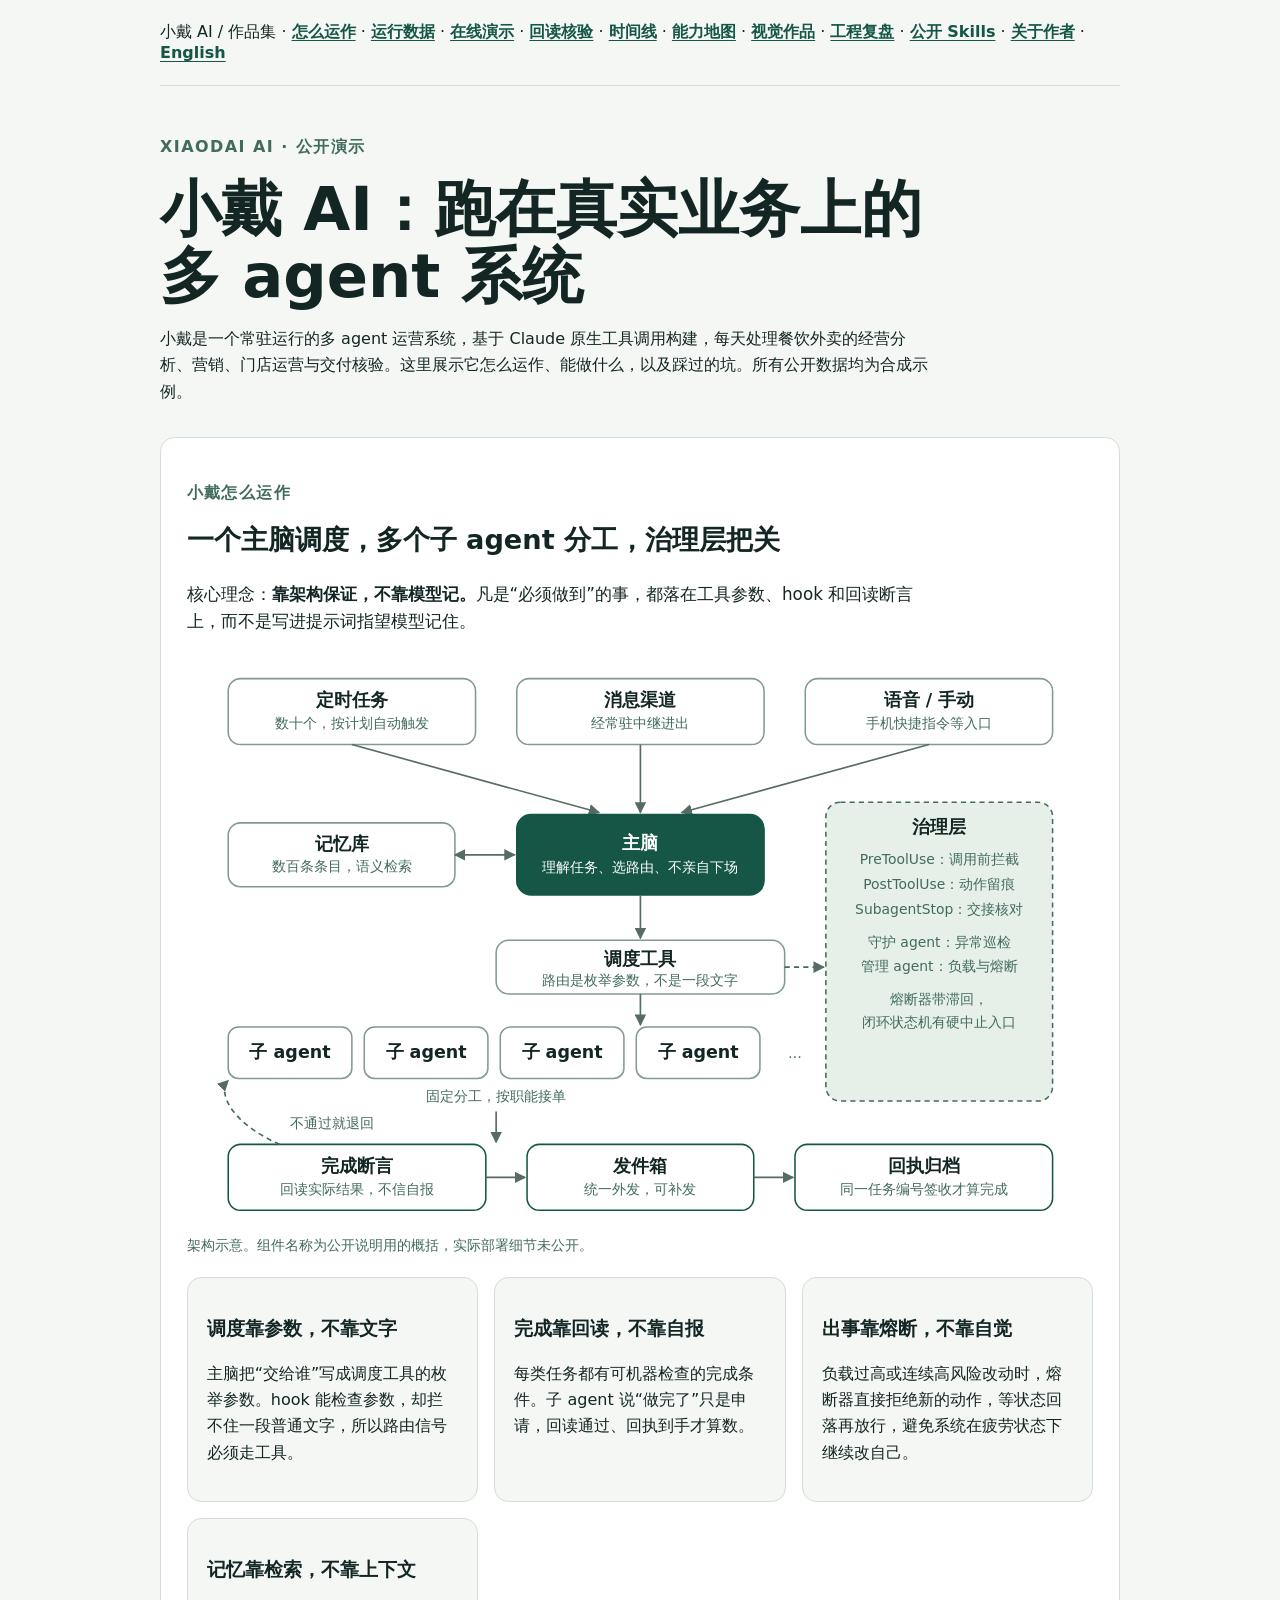
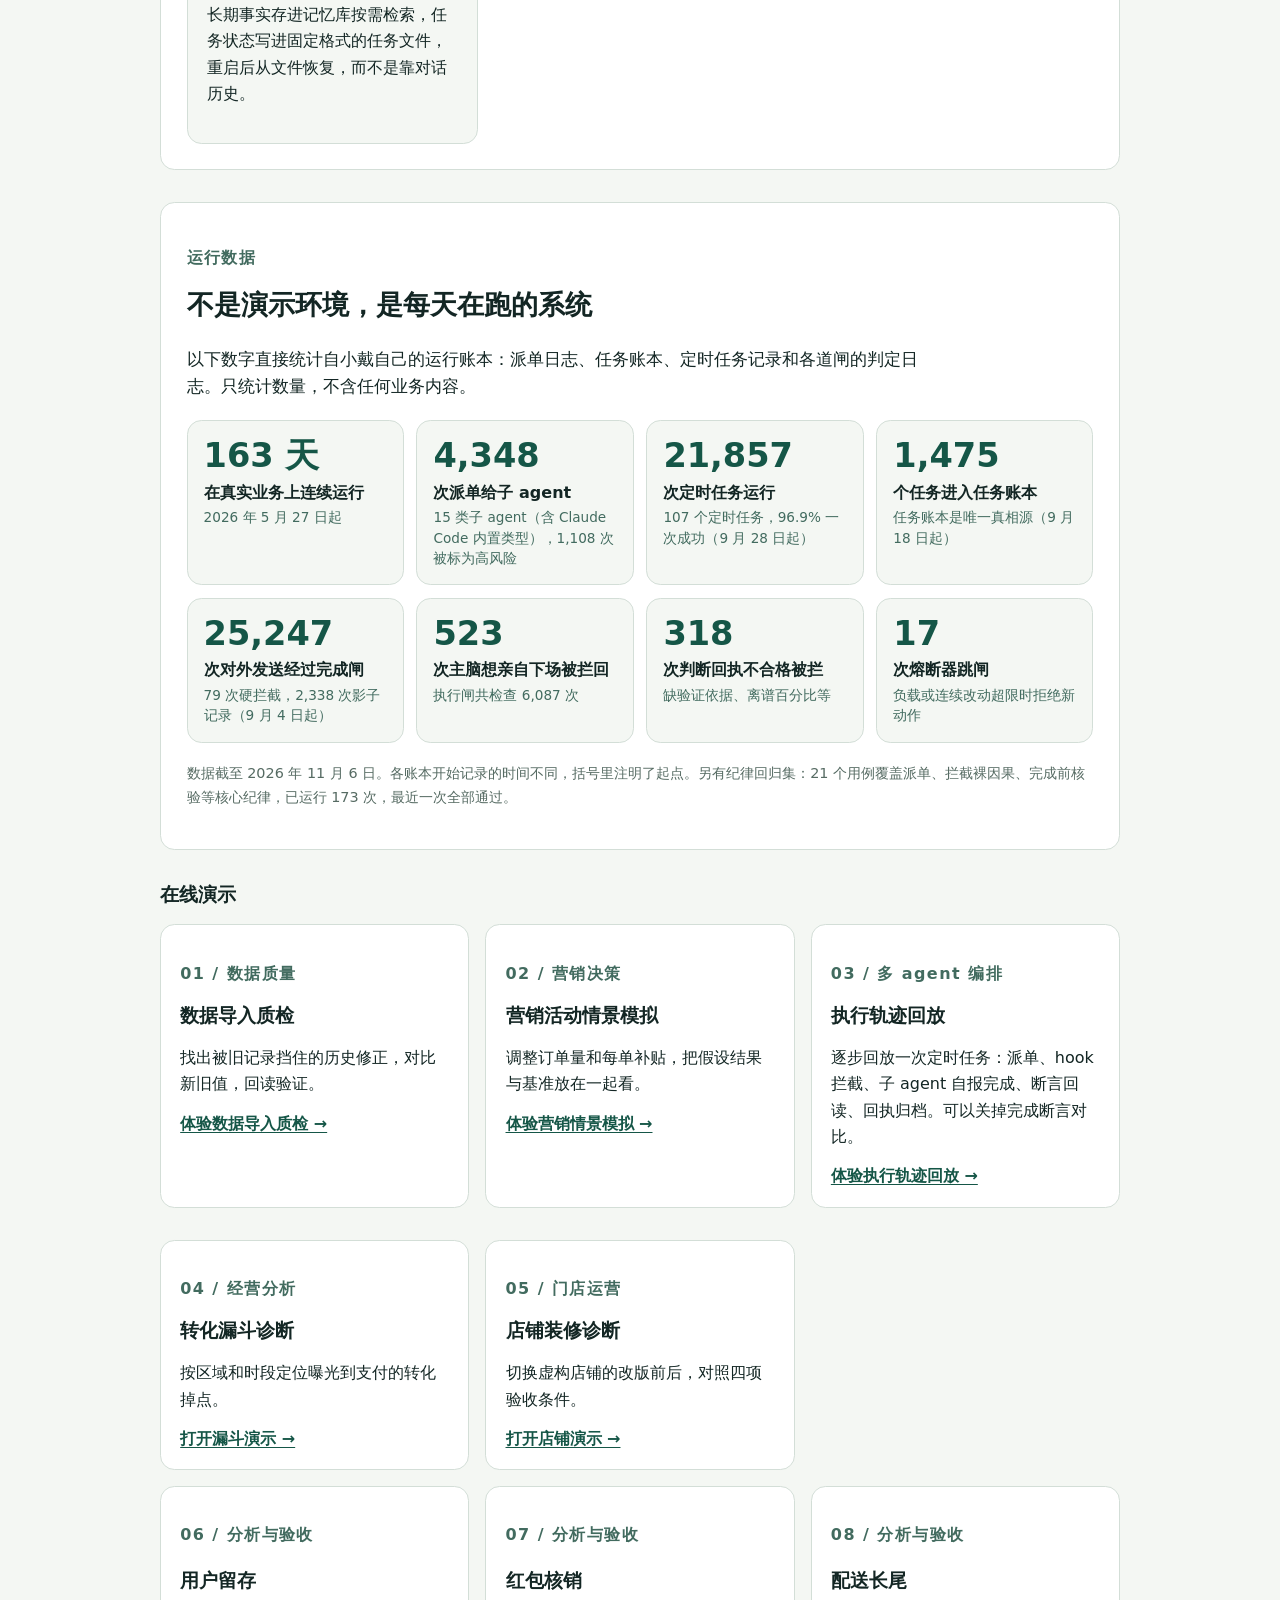
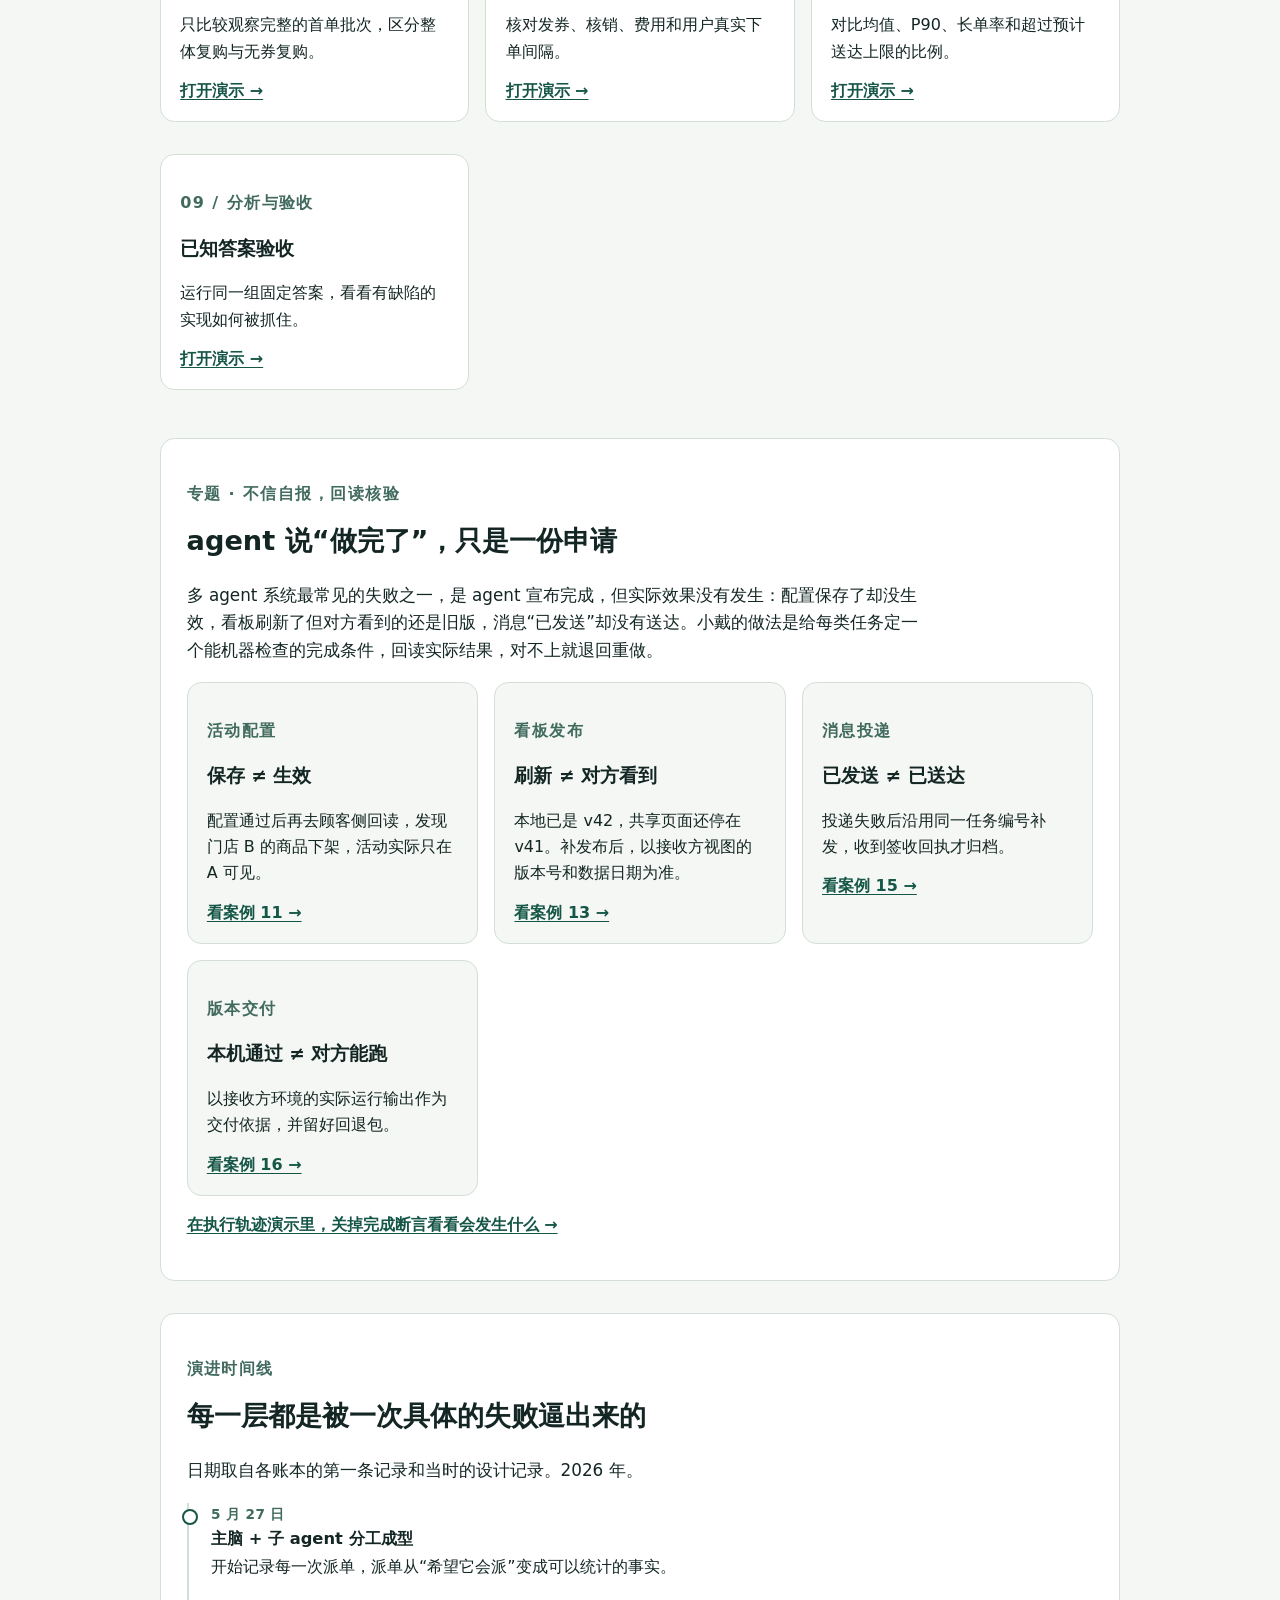
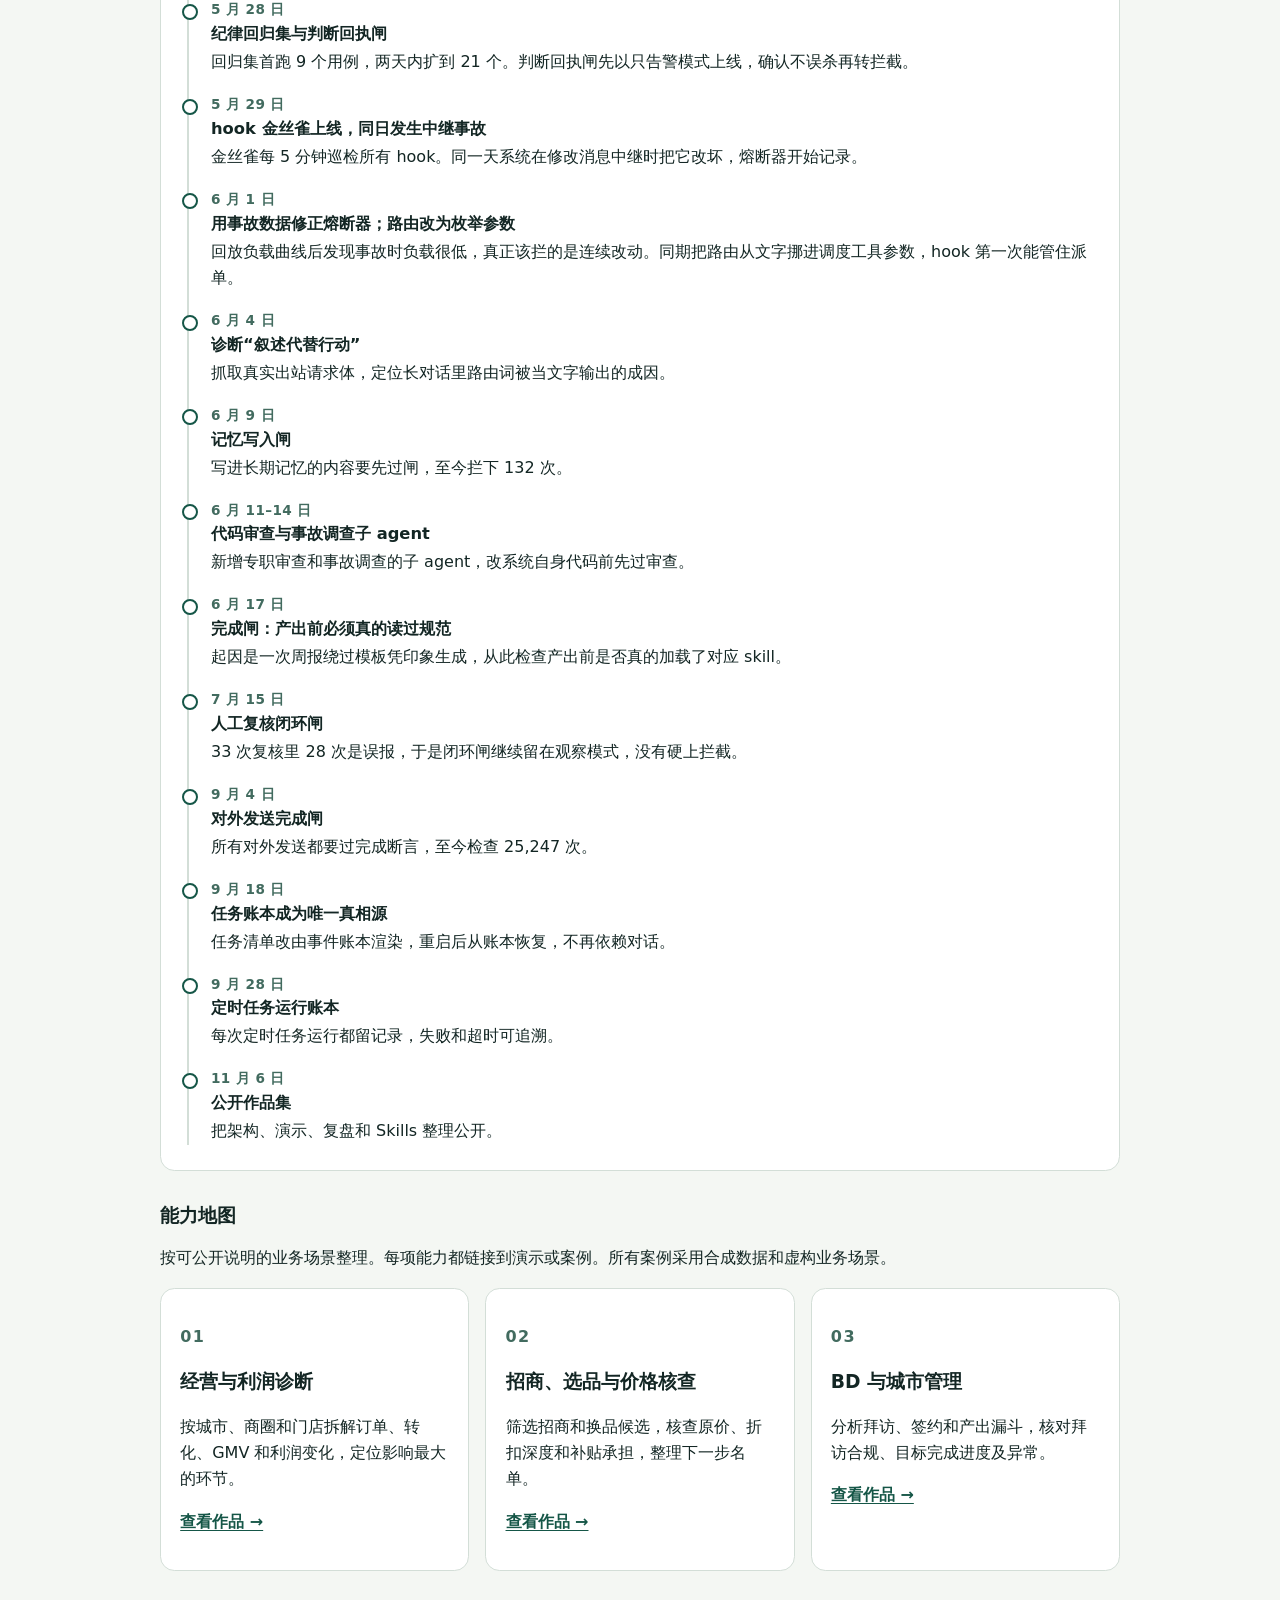
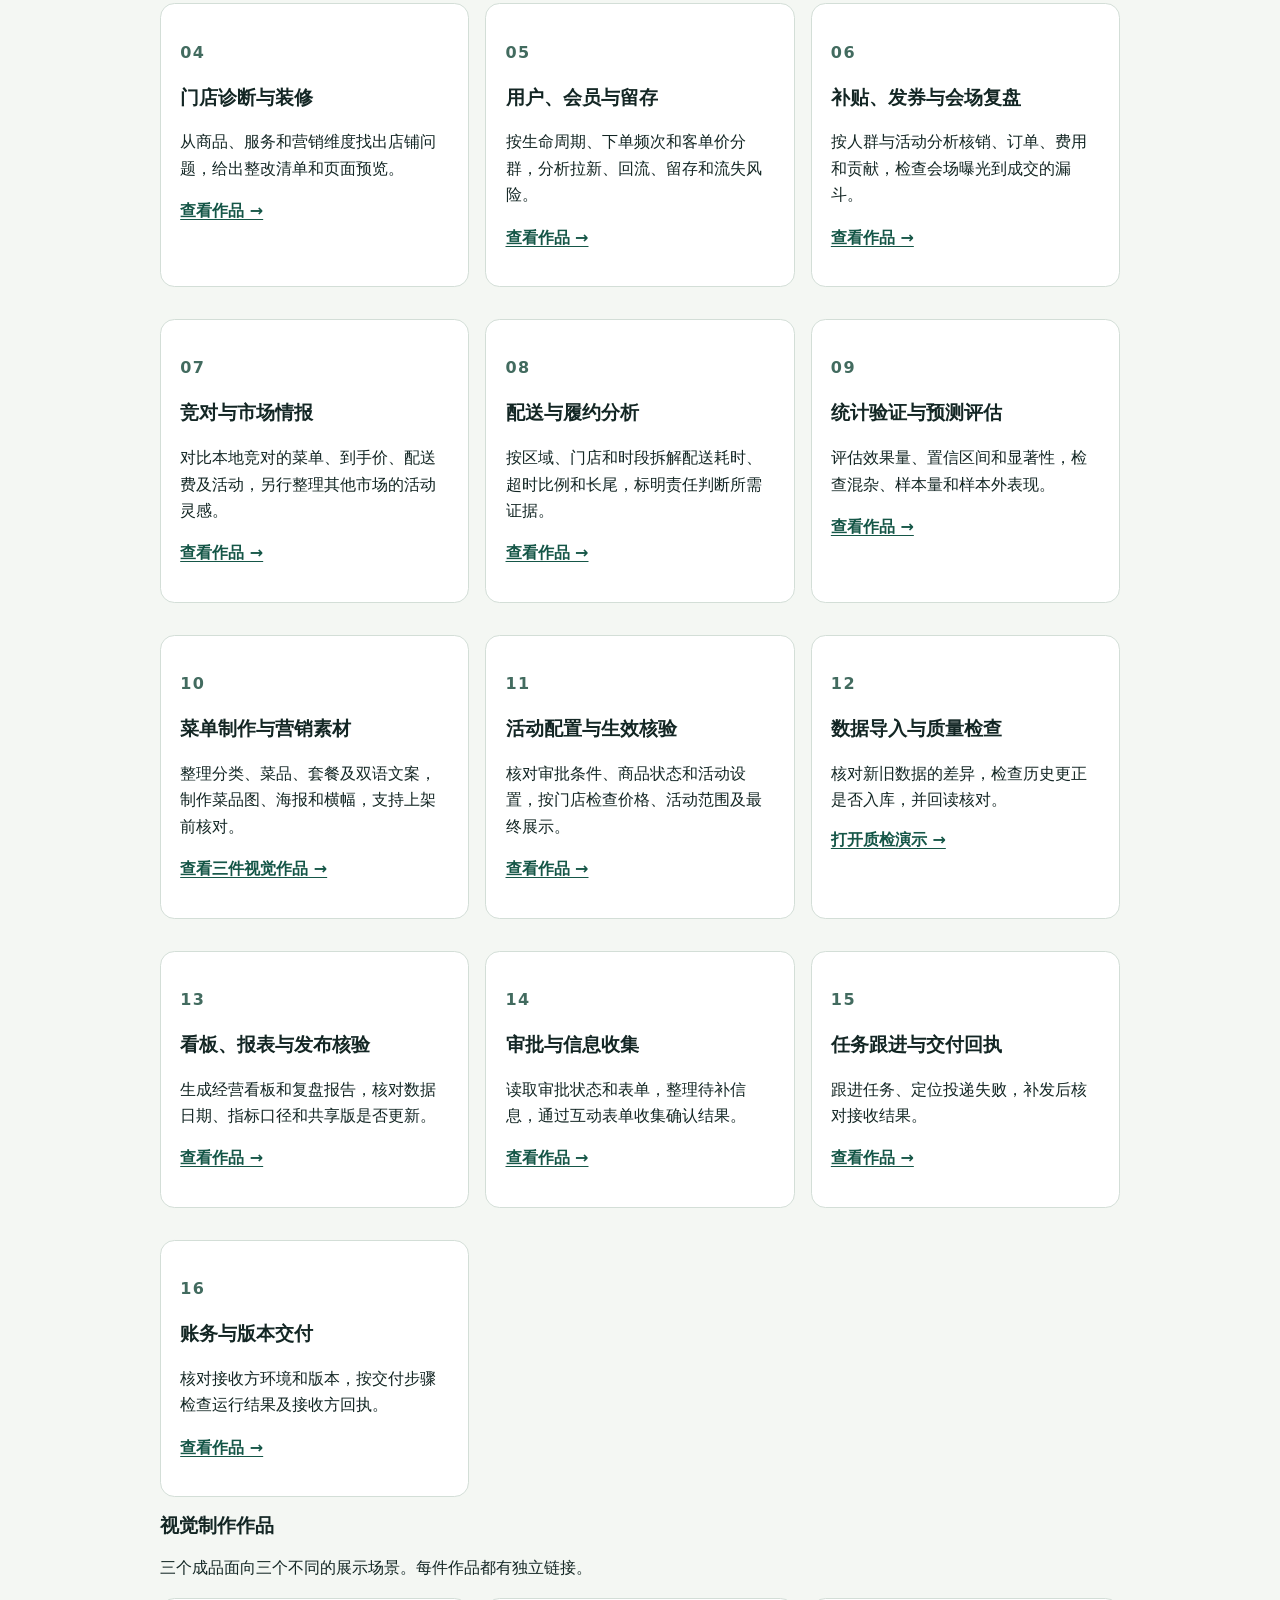
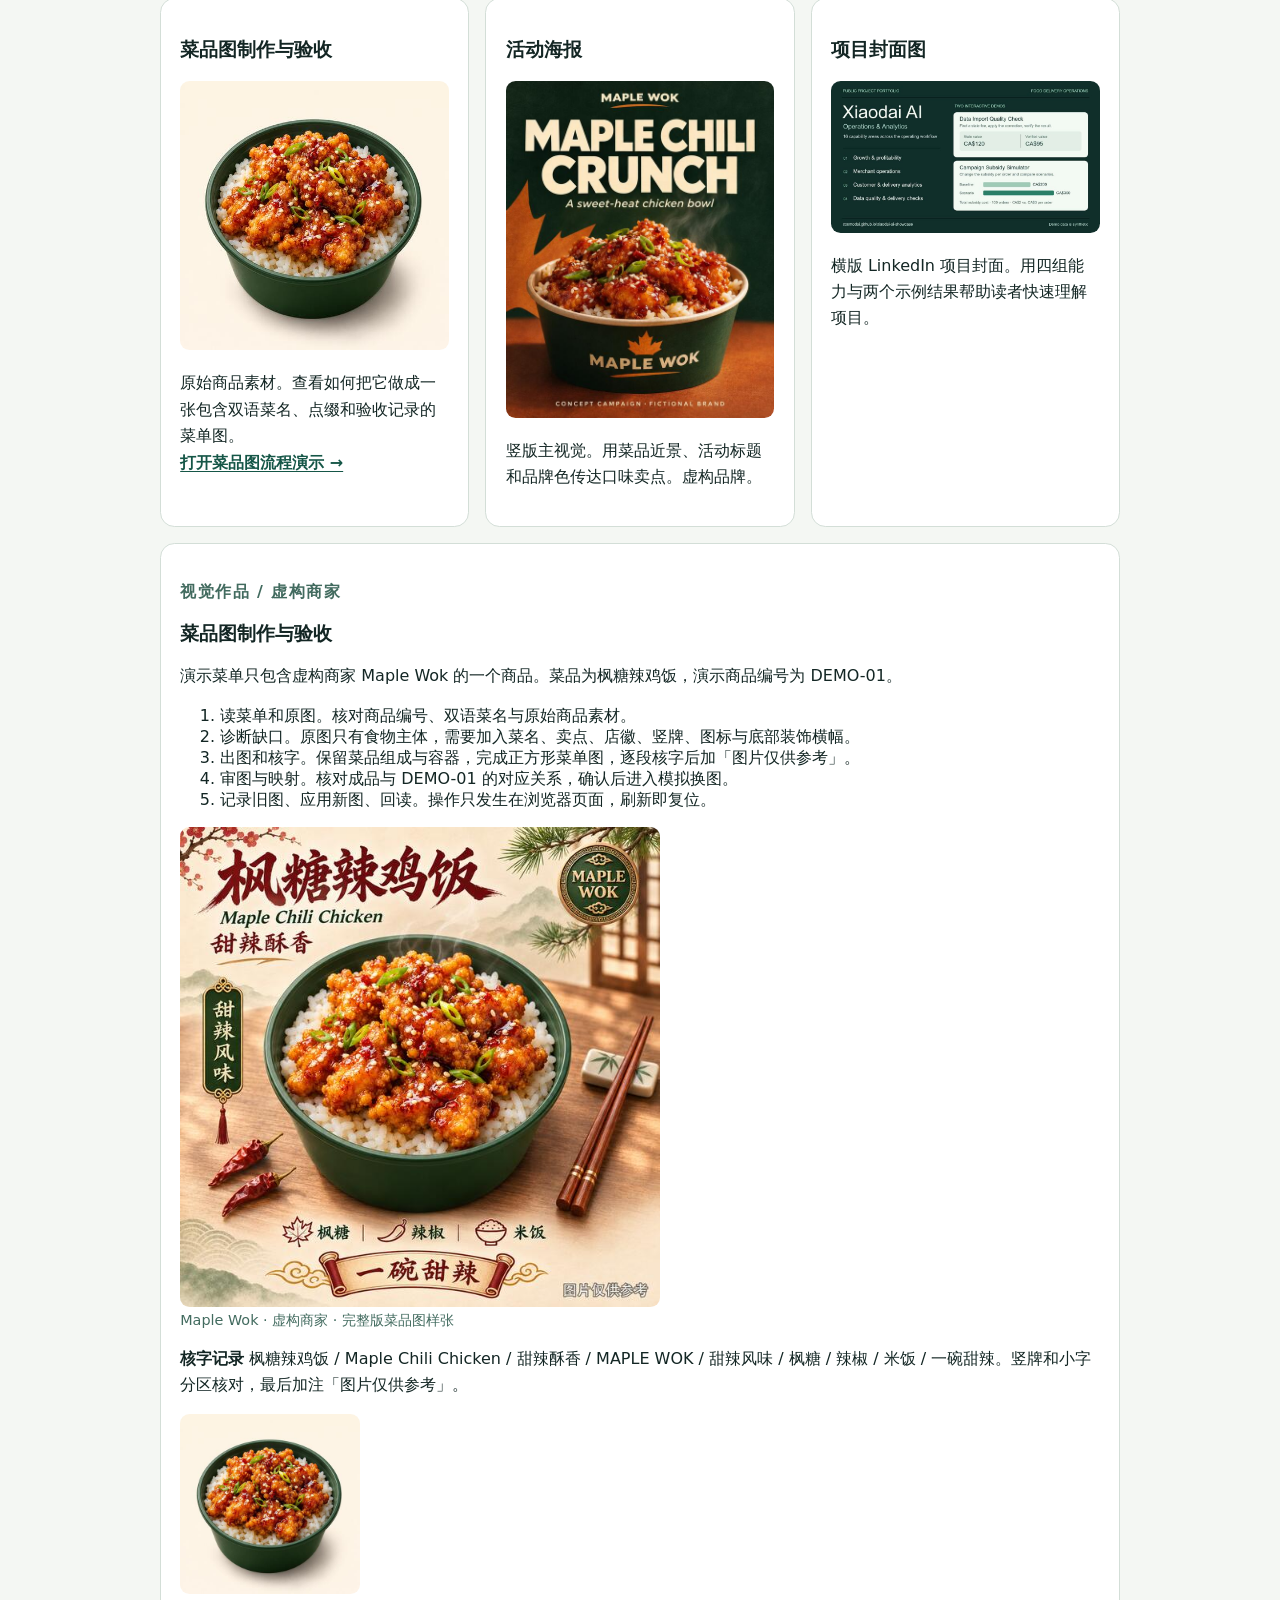
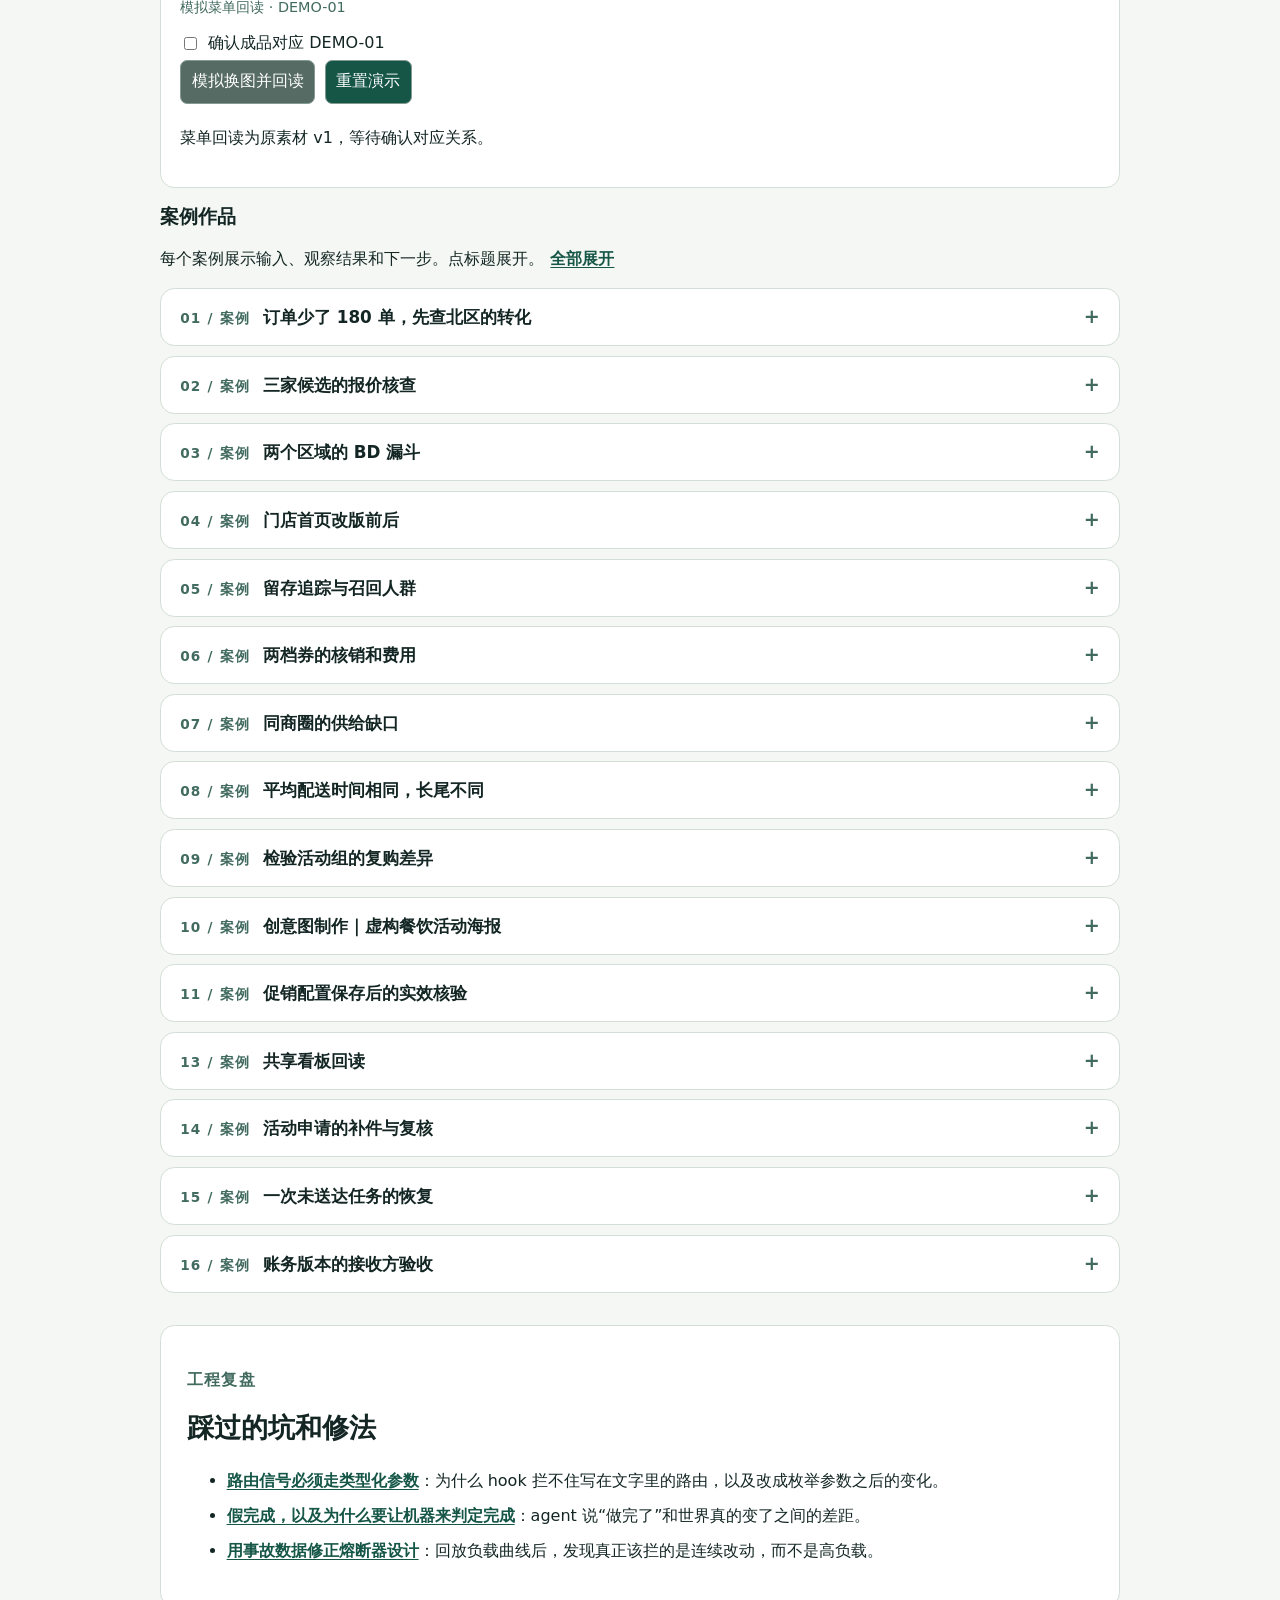
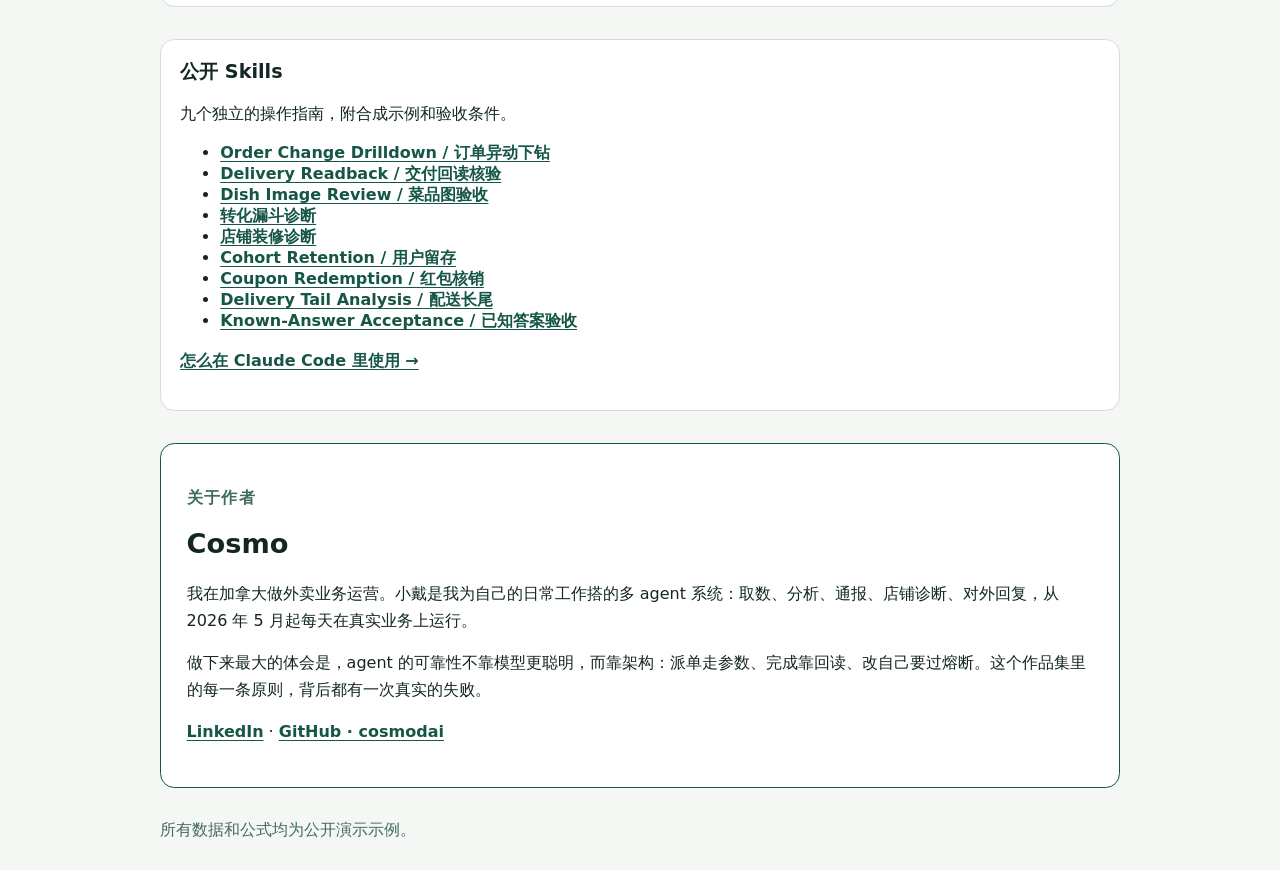
==== index.html @ ec13aab8 "Link four new operations demos from both portfolio languages" ====
<!doctype html>
<html lang="zh-Hans">
<meta charset="utf-8">
<meta name="viewport" content="width=device-width, initial-scale=1">
<title>小戴 AI · 公开作品集</title>
<meta name="description" content="小戴是一个跑在真实外卖业务上的多 agent 运营系统：主脑调度、子 agent 分工、hook 治理、回读核验。含架构、交互演示、案例与工程复盘。Multi-agent ops system portfolio.">
<meta property="og:type" content="website">
<meta property="og:site_name" content="小戴 AI · Xiaodai AI">
<meta property="og:title" content="小戴 AI · 多 agent 运营系统作品集">
<meta property="og:description" content="小戴是一个跑在真实外卖业务上的多 agent 运营系统：主脑调度、子 agent 分工、hook 治理、回读核验。含架构、交互演示、案例与工程复盘。Multi-agent ops system portfolio.">
<meta property="og:url" content="https://cosmodai.github.io/xiaodai-ai-showcase/">
<meta property="og:image" content="https://cosmodai.github.io/xiaodai-ai-showcase/assets/project-cover.jpg">
<meta property="og:image:width" content="900">
<meta property="og:image:height" content="506">
<meta property="og:image:alt" content="小戴 AI 项目封面：多 agent 运营系统作品集">
<meta name="twitter:card" content="summary_large_image">
<link rel="icon" href="assets/favicon.svg" type="image/svg+xml">
<link rel="stylesheet" href="style.css?v=20261106-4">
<nav id="nav-zh">小戴 AI / 作品集 · <a href="#how">怎么运作</a> · <a href="#numbers">运行数据</a> · <a href="#demos">在线演示</a> · <a href="#verify">回读核验</a> · <a href="#timeline">时间线</a> · <a href="#capabilities">能力地图</a> · <a href="#creative">视觉作品</a> · <a href="#docs">工程复盘</a> · <a href="#skills">公开 Skills</a> · <a href="#about">关于作者</a> · <a href="?lang=en" lang="en">English</a></nav>
<main id="main-zh">
<header>
<p class="kicker">XIAODAI AI · 公开演示</p>
<h1>小戴 AI：跑在真实业务上的多 agent 系统</h1>
<p>小戴是一个常驻运行的多 agent 运营系统，基于 Claude 原生工具调用构建，每天处理餐饮外卖的经营分析、营销、门店运营与交付核验。这里展示它怎么运作、能做什么，以及踩过的坑。所有公开数据均为合成示例。</p>
</header>
<section id="how" class="feature">
<p class="kicker">小戴怎么运作</p>
<h2>一个主脑调度，多个子 agent 分工，治理层把关</h2>
<p class="lead">核心理念：<strong>靠架构保证，不靠模型记。</strong>凡是“必须做到”的事，都落在工具参数、hook 和回读断言上，而不是写进提示词指望模型记住。</p>
<figure class="arch">
<div class="arch-scroll"><svg viewBox="0 0 880 560" role="img" aria-labelledby="arch-title arch-desc" xmlns="http://www.w3.org/2000/svg">
<title id="arch-title">小戴架构图</title>
<desc id="arch-desc">定时任务、消息渠道和语音入口把任务交给主脑；主脑查询记忆库，通过类型化的调度工具把任务派给子 agent；治理层的 hooks、守护 agent 和管理 agent 检查每一次工具调用；子 agent 的结果经过完成断言回读，再由发件箱投递并等待回执。</desc>
<defs><marker id="ah" viewBox="0 0 10 10" refX="9" refY="5" markerWidth="7" markerHeight="7" orient="auto-start-reverse"><path d="M0,0 L10,5 L0,10 z" class="a-head" fill="#566b63"/></marker></defs>
<g class="a-in">
<rect fill="#fff" stroke="#839a90" stroke-width="1.5" x="40" y="20" width="240" height="64" rx="12"/><text fill="#132624" font-size="17" text-anchor="middle" x="160" y="47">定时任务</text><text fill="#426b5f" font-size="13.5" text-anchor="middle" x="160" y="68" class="s">数十个，按计划自动触发</text>
<rect fill="#fff" stroke="#839a90" stroke-width="1.5" x="320" y="20" width="240" height="64" rx="12"/><text fill="#132624" font-size="17" text-anchor="middle" x="440" y="47">消息渠道</text><text fill="#426b5f" font-size="13.5" text-anchor="middle" x="440" y="68" class="s">经常驻中继进出</text>
<rect fill="#fff" stroke="#839a90" stroke-width="1.5" x="600" y="20" width="240" height="64" rx="12"/><text fill="#132624" font-size="17" text-anchor="middle" x="720" y="47">语音 / 手动</text><text fill="#426b5f" font-size="13.5" text-anchor="middle" x="720" y="68" class="s">手机快捷指令等入口</text>
</g>
<path d="M160,84 L400,150" class="a-line" fill="none" stroke="#566b63" stroke-width="1.6" marker-end="url(#ah)"/><path d="M440,84 L440,150" class="a-line" fill="none" stroke="#566b63" stroke-width="1.6" marker-end="url(#ah)"/><path d="M720,84 L480,150" class="a-line" fill="none" stroke="#566b63" stroke-width="1.6" marker-end="url(#ah)"/>
<g class="a-core"><rect fill="#155647" stroke="#155647" stroke-width="1.5" x="320" y="152" width="240" height="78" rx="14"/><text fill="#fff" font-size="17" text-anchor="middle" x="440" y="185">主脑</text><text fill="#fff" font-size="13.5" text-anchor="middle" x="440" y="208" class="s">理解任务、选路由、不亲自下场</text></g>
<g class="a-side">
<rect fill="#fff" stroke="#839a90" stroke-width="1.5" x="40" y="160" width="220" height="62" rx="12"/><text fill="#132624" font-size="17" text-anchor="middle" x="150" y="186">记忆库</text><text fill="#426b5f" font-size="13.5" text-anchor="middle" x="150" y="207" class="s">数百条条目，语义检索</text>
</g>
<path d="M260,191 L318,191" class="a-line" fill="none" stroke="#566b63" stroke-width="1.6" marker-start="url(#ah)" marker-end="url(#ah)"/>
<g class="a-gov">
<rect fill="#e7efe9" stroke="#426b5f" stroke-width="1.5" stroke-dasharray="5 4" x="620" y="140" width="220" height="290" rx="14"/>
<text fill="#132624" font-size="17" text-anchor="middle" x="730" y="170">治理层</text>
<text fill="#426b5f" font-size="13.5" text-anchor="middle" x="730" y="200" class="s">PreToolUse：调用前拦截</text>
<text fill="#426b5f" font-size="13.5" text-anchor="middle" x="730" y="224" class="s">PostToolUse：动作留痕</text>
<text fill="#426b5f" font-size="13.5" text-anchor="middle" x="730" y="248" class="s">SubagentStop：交接核对</text>
<text fill="#426b5f" font-size="13.5" text-anchor="middle" x="730" y="280" class="s">守护 agent：异常巡检</text>
<text fill="#426b5f" font-size="13.5" text-anchor="middle" x="730" y="304" class="s">管理 agent：负载与熔断</text>
<text fill="#426b5f" font-size="13.5" text-anchor="middle" x="730" y="336" class="s">熔断器带滞回，</text>
<text fill="#426b5f" font-size="13.5" text-anchor="middle" x="730" y="358" class="s">闭环状态机有硬中止入口</text>
</g>
<path d="M440,230 L440,272" class="a-line" fill="none" stroke="#566b63" stroke-width="1.6" marker-end="url(#ah)"/>
<g class="a-tool"><rect fill="#fff" stroke="#839a90" stroke-width="1.5" x="300" y="274" width="280" height="52" rx="12"/><text fill="#132624" font-size="17" text-anchor="middle" x="440" y="298">调度工具</text><text fill="#426b5f" font-size="13.5" text-anchor="middle" x="440" y="317" class="s">路由是枚举参数，不是一段文字</text></g>
<path d="M580,300 L618,300" class="a-dash" fill="none" stroke="#426b5f" stroke-width="1.6" stroke-dasharray="5 4" marker-end="url(#ah)"/>
<path d="M440,326 L440,356" class="a-line" fill="none" stroke="#566b63" stroke-width="1.6" marker-end="url(#ah)"/>
<g class="a-sub">
<rect fill="#fff" stroke="#839a90" stroke-width="1.5" x="40" y="358" width="120" height="50" rx="10"/><text fill="#132624" font-size="17" text-anchor="middle" x="100" y="388">子 agent</text>
<rect fill="#fff" stroke="#839a90" stroke-width="1.5" x="172" y="358" width="120" height="50" rx="10"/><text fill="#132624" font-size="17" text-anchor="middle" x="232" y="388">子 agent</text>
<rect fill="#fff" stroke="#839a90" stroke-width="1.5" x="304" y="358" width="120" height="50" rx="10"/><text fill="#132624" font-size="17" text-anchor="middle" x="364" y="388">子 agent</text>
<rect fill="#fff" stroke="#839a90" stroke-width="1.5" x="436" y="358" width="120" height="50" rx="10"/><text fill="#132624" font-size="17" text-anchor="middle" x="496" y="388">子 agent</text>
<text fill="#426b5f" font-size="13.5" text-anchor="middle" x="590" y="388" class="s">…</text>
</g>
<text x="300" y="430" class="s">固定分工，按职能接单</text>
<path d="M300,440 L300,470" class="a-line" fill="none" stroke="#566b63" stroke-width="1.6" marker-end="url(#ah)"/>
<g class="a-check">
<rect fill="#fff" stroke="#155647" stroke-width="1.5" x="40" y="472" width="250" height="64" rx="12"/><text fill="#132624" font-size="17" text-anchor="middle" x="165" y="499">完成断言</text><text fill="#426b5f" font-size="13.5" text-anchor="middle" x="165" y="520" class="s">回读实际结果，不信自报</text>
<rect fill="#fff" stroke="#155647" stroke-width="1.5" x="330" y="472" width="220" height="64" rx="12"/><text fill="#132624" font-size="17" text-anchor="middle" x="440" y="499">发件箱</text><text fill="#426b5f" font-size="13.5" text-anchor="middle" x="440" y="520" class="s">统一外发，可补发</text>
<rect fill="#fff" stroke="#155647" stroke-width="1.5" x="590" y="472" width="250" height="64" rx="12"/><text fill="#132624" font-size="17" text-anchor="middle" x="715" y="499">回执归档</text><text fill="#426b5f" font-size="13.5" text-anchor="middle" x="715" y="520" class="s">同一任务编号签收才算完成</text>
</g>
<path d="M290,504 L328,504" class="a-line" fill="none" stroke="#566b63" stroke-width="1.6" marker-end="url(#ah)"/><path d="M550,504 L588,504" class="a-line" fill="none" stroke="#566b63" stroke-width="1.6" marker-end="url(#ah)"/>
<path d="M90,472 C40,450 30,420 40,410" class="a-dash" fill="none" stroke="#426b5f" stroke-width="1.6" stroke-dasharray="5 4" marker-end="url(#ah)"/>
<text x="100" y="456" class="s l">不通过就退回</text>
</svg></div>
<figcaption>架构示意。组件名称为公开说明用的概括，实际部署细节未公开。</figcaption>
</figure>
<div class="grid">
<article><h3>调度靠参数，不靠文字</h3><p>主脑把“交给谁”写成调度工具的枚举参数。hook 能检查参数，却拦不住一段普通文字，所以路由信号必须走工具。</p></article>
<article><h3>完成靠回读，不靠自报</h3><p>每类任务都有可机器检查的完成条件。子 agent 说“做完了”只是申请，回读通过、回执到手才算数。</p></article>
<article><h3>出事靠熔断，不靠自觉</h3><p>负载过高或连续高风险改动时，熔断器直接拒绝新的动作，等状态回落再放行，避免系统在疲劳状态下继续改自己。</p></article>
<article><h3>记忆靠检索，不靠上下文</h3><p>长期事实存进记忆库按需检索，任务状态写进固定格式的任务文件，重启后从文件恢复，而不是靠对话历史。</p></article>
</div>
</section>
<section id="numbers" class="feature">
<p class="kicker">运行数据</p>
<h2>不是演示环境，是每天在跑的系统</h2>
<p class="lead">以下数字直接统计自小戴自己的运行账本：派单日志、任务账本、定时任务记录和各道闸的判定日志。只统计数量，不含任何业务内容。</p>
<div class="stats"><article class="stat"><p class="stat-num">163 天</p><p class="stat-label">在真实业务上连续运行</p><p class="stat-sub">2026 年 5 月 27 日起</p></article><article class="stat"><p class="stat-num">4,348</p><p class="stat-label">次派单给子 agent</p><p class="stat-sub">15 类子 agent（含 Claude Code 内置类型），1,108 次被标为高风险</p></article><article class="stat"><p class="stat-num">21,857</p><p class="stat-label">次定时任务运行</p><p class="stat-sub">107 个定时任务，96.9% 一次成功（9 月 28 日起）</p></article><article class="stat"><p class="stat-num">1,475</p><p class="stat-label">个任务进入任务账本</p><p class="stat-sub">任务账本是唯一真相源（9 月 18 日起）</p></article><article class="stat"><p class="stat-num">25,247</p><p class="stat-label">次对外发送经过完成闸</p><p class="stat-sub">79 次硬拦截，2,338 次影子记录（9 月 4 日起）</p></article><article class="stat"><p class="stat-num">523</p><p class="stat-label">次主脑想亲自下场被拦回</p><p class="stat-sub">执行闸共检查 6,087 次</p></article><article class="stat"><p class="stat-num">318</p><p class="stat-label">次判断回执不合格被拦</p><p class="stat-sub">缺验证依据、离谱百分比等</p></article><article class="stat"><p class="stat-num">17</p><p class="stat-label">次熔断器跳闸</p><p class="stat-sub">负载或连续改动超限时拒绝新动作</p></article></div>
<p class="muted small">数据截至 2026 年 11 月 6 日。各账本开始记录的时间不同，括号里注明了起点。另有纪律回归集：21 个用例覆盖派单、拦截裸因果、完成前核验等核心纪律，已运行 173 次，最近一次全部通过。</p>
</section>
<h2 id="demos">在线演示</h2>
<div class="grid">
<article>
<p class="kicker">01 / 数据质量</p>
<h2>数据导入质检</h2>
<p>找出被旧记录挡住的历史修正，对比新旧值，回读验证。</p>
<a href="import.html">体验数据导入质检 →</a>
</article>
<article>
<p class="kicker">02 / 营销决策</p>
<h2>营销活动情景模拟</h2>
<p>调整订单量和每单补贴，把假设结果与基准放在一起看。</p>
<a href="campaign.html">体验营销情景模拟 →</a>
</article>
<article>
<p class="kicker">03 / 多 agent 编排</p>
<h2>执行轨迹回放</h2>
<p>逐步回放一次定时任务：派单、hook 拦截、子 agent 自报完成、断言回读、回执归档。可以关掉完成断言对比。</p>
<a href="trace.html">体验执行轨迹回放 →</a>
</article>
<article>
<p class="kicker">04 / 经营分析</p>
<h2>转化漏斗诊断</h2>
<p>按区域和时段定位曝光到支付的转化掉点。</p>
<a href="funnel.html">打开漏斗演示 →</a>
</article>
<article>
<p class="kicker">05 / 门店运营</p>
<h2>店铺装修诊断</h2>
<p>切换虚构店铺的改版前后，对照四项验收条件。</p>
<a href="storefront.html">打开店铺演示 →</a>
</article>
</div>
<div class="grid"><article><p class="kicker">06 / 分析与验收</p><h3>用户留存</h3><p>只比较观察完整的首单批次，区分整体复购与无券复购。</p><a href="lab.html?demo=retention">打开演示 →</a></article><article><p class="kicker">07 / 分析与验收</p><h3>红包核销</h3><p>核对发券、核销、费用和用户真实下单间隔。</p><a href="lab.html?demo=coupon">打开演示 →</a></article><article><p class="kicker">08 / 分析与验收</p><h3>配送长尾</h3><p>对比均值、P90、长单率和超过预计送达上限的比例。</p><a href="lab.html?demo=delivery">打开演示 →</a></article><article><p class="kicker">09 / 分析与验收</p><h3>已知答案验收</h3><p>运行同一组固定答案，看看有缺陷的实现如何被抓住。</p><a href="lab.html?demo=checks">打开演示 →</a></article></div>
<section id="verify" class="feature">
<p class="kicker">专题 · 不信自报，回读核验</p>
<h2>agent 说“做完了”，只是一份申请</h2>
<p class="lead">多 agent 系统最常见的失败之一，是 agent 宣布完成，但实际效果没有发生：配置保存了却没生效，看板刷新了但对方看到的还是旧版，消息“已发送”却没有送达。小戴的做法是给每类任务定一个能机器检查的完成条件，回读实际结果，对不上就退回重做。</p>
<div class="grid">
<article><p class="kicker">活动配置</p><h3>保存 ≠ 生效</h3><p>配置通过后再去顾客侧回读，发现门店 B 的商品下架，活动实际只在 A 可见。</p><a href="#case-11">看案例 11 →</a></article>
<article><p class="kicker">看板发布</p><h3>刷新 ≠ 对方看到</h3><p>本地已是 v42，共享页面还停在 v41。补发布后，以接收方视图的版本号和数据日期为准。</p><a href="#case-13">看案例 13 →</a></article>
<article><p class="kicker">消息投递</p><h3>已发送 ≠ 已送达</h3><p>投递失败后沿用同一任务编号补发，收到签收回执才归档。</p><a href="#case-15">看案例 15 →</a></article>
<article><p class="kicker">版本交付</p><h3>本机通过 ≠ 对方能跑</h3><p>以接收方环境的实际运行输出作为交付依据，并留好回退包。</p><a href="#case-16">看案例 16 →</a></article>
</div>
<p><a href="trace.html">在执行轨迹演示里，关掉完成断言看看会发生什么 →</a></p>
</section>
<section id="timeline" class="feature"><p class="kicker">演进时间线</p><h2>每一层都是被一次具体的失败逼出来的</h2><p class="lead">日期取自各账本的第一条记录和当时的设计记录。2026 年。</p><ol class="timeline"><li><p class="tl-date">5 月 27 日</p><h3>主脑 + 子 agent 分工成型</h3><p>开始记录每一次派单，派单从“希望它会派”变成可以统计的事实。</p></li><li><p class="tl-date">5 月 28 日</p><h3>纪律回归集与判断回执闸</h3><p>回归集首跑 9 个用例，两天内扩到 21 个。判断回执闸先以只告警模式上线，确认不误杀再转拦截。</p></li><li><p class="tl-date">5 月 29 日</p><h3>hook 金丝雀上线，同日发生中继事故</h3><p>金丝雀每 5 分钟巡检所有 hook。同一天系统在修改消息中继时把它改坏，熔断器开始记录。</p></li><li><p class="tl-date">6 月 1 日</p><h3>用事故数据修正熔断器；路由改为枚举参数</h3><p>回放负载曲线后发现事故时负载很低，真正该拦的是连续改动。同期把路由从文字挪进调度工具参数，hook 第一次能管住派单。</p></li><li><p class="tl-date">6 月 4 日</p><h3>诊断“叙述代替行动”</h3><p>抓取真实出站请求体，定位长对话里路由词被当文字输出的成因。</p></li><li><p class="tl-date">6 月 9 日</p><h3>记忆写入闸</h3><p>写进长期记忆的内容要先过闸，至今拦下 132 次。</p></li><li><p class="tl-date">6 月 11–14 日</p><h3>代码审查与事故调查子 agent</h3><p>新增专职审查和事故调查的子 agent，改系统自身代码前先过审查。</p></li><li><p class="tl-date">6 月 17 日</p><h3>完成闸：产出前必须真的读过规范</h3><p>起因是一次周报绕过模板凭印象生成，从此检查产出前是否真的加载了对应 skill。</p></li><li><p class="tl-date">7 月 15 日</p><h3>人工复核闭环闸</h3><p>33 次复核里 28 次是误报，于是闭环闸继续留在观察模式，没有硬上拦截。</p></li><li><p class="tl-date">9 月 4 日</p><h3>对外发送完成闸</h3><p>所有对外发送都要过完成断言，至今检查 25,247 次。</p></li><li><p class="tl-date">9 月 18 日</p><h3>任务账本成为唯一真相源</h3><p>任务清单改由事件账本渲染，重启后从账本恢复，不再依赖对话。</p></li><li><p class="tl-date">9 月 28 日</p><h3>定时任务运行账本</h3><p>每次定时任务运行都留记录，失败和超时可追溯。</p></li><li><p class="tl-date">11 月 6 日</p><h3>公开作品集</h3><p>把架构、演示、复盘和 Skills 整理公开。</p></li></ol></section>
<div id="capabilities">
<h2>能力地图</h2>
<p>按可公开说明的业务场景整理。每项能力都链接到演示或案例。所有案例采用合成数据和虚构业务场景。</p>
<div class="grid">
<article>
<p class="kicker">01</p>
<h3>经营与利润诊断</h3>
<p>按城市、商圈和门店拆解订单、转化、GMV 和利润变化，定位影响最大的环节。</p>
<p><a href="#case-01">查看作品 →</a></p>
</article>
<article>
<p class="kicker">02</p>
<h3>招商、选品与价格核查</h3>
<p>筛选招商和换品候选，核查原价、折扣深度和补贴承担，整理下一步名单。</p>
<p><a href="#case-02">查看作品 →</a></p>
</article>
<article>
<p class="kicker">03</p>
<h3>BD 与城市管理</h3>
<p>分析拜访、签约和产出漏斗，核对拜访合规、目标完成进度及异常。</p>
<p><a href="#case-03">查看作品 →</a></p>
</article>
<article>
<p class="kicker">04</p>
<h3>门店诊断与装修</h3>
<p>从商品、服务和营销维度找出店铺问题，给出整改清单和页面预览。</p>
<p><a href="#case-04">查看作品 →</a></p>
</article>
<article>
<p class="kicker">05</p>
<h3>用户、会员与留存</h3>
<p>按生命周期、下单频次和客单价分群，分析拉新、回流、留存和流失风险。</p>
<p><a href="#case-05">查看作品 →</a></p>
</article>
<article>
<p class="kicker">06</p>
<h3>补贴、发券与会场复盘</h3>
<p>按人群与活动分析核销、订单、费用和贡献，检查会场曝光到成交的漏斗。</p>
<p><a href="#case-06">查看作品 →</a></p>
</article>
<article>
<p class="kicker">07</p>
<h3>竞对与市场情报</h3>
<p>对比本地竞对的菜单、到手价、配送费及活动，另行整理其他市场的活动灵感。</p>
<p><a href="#case-07">查看作品 →</a></p>
</article>
<article>
<p class="kicker">08</p>
<h3>配送与履约分析</h3>
<p>按区域、门店和时段拆解配送耗时、超时比例和长尾，标明责任判断所需证据。</p>
<p><a href="#case-08">查看作品 →</a></p>
</article>
<article>
<p class="kicker">09</p>
<h3>统计验证与预测评估</h3>
<p>评估效果量、置信区间和显著性，检查混杂、样本量和样本外表现。</p>
<p><a href="#case-09">查看作品 →</a></p>
</article>
<article>
<p class="kicker">10</p>
<h3>菜单制作与营销素材</h3>
<p>整理分类、菜品、套餐及双语文案，制作菜品图、海报和横幅，支持上架前核对。</p>
<p><a href="#creative">查看三件视觉作品 →</a></p>
</article>
<article>
<p class="kicker">11</p>
<h3>活动配置与生效核验</h3>
<p>核对审批条件、商品状态和活动设置，按门店检查价格、活动范围及最终展示。</p>
<p><a href="#case-11">查看作品 →</a></p>
</article>
<article>
<p class="kicker">12</p>
<h3>数据导入与质量检查</h3>
<p>核对新旧数据的差异，检查历史更正是否入库，并回读核对。</p>
<a href="import.html">打开质检演示 →</a>
</article>
<article>
<p class="kicker">13</p>
<h3>看板、报表与发布核验</h3>
<p>生成经营看板和复盘报告，核对数据日期、指标口径和共享版是否更新。</p>
<p><a href="#case-13">查看作品 →</a></p>
</article>
<article>
<p class="kicker">14</p>
<h3>审批与信息收集</h3>
<p>读取审批状态和表单，整理待补信息，通过互动表单收集确认结果。</p>
<p><a href="#case-14">查看作品 →</a></p>
</article>
<article>
<p class="kicker">15</p>
<h3>任务跟进与交付回执</h3>
<p>跟进任务、定位投递失败，补发后核对接收结果。</p>
<p><a href="#case-15">查看作品 →</a></p>
</article>
<article>
<p class="kicker">16</p>
<h3>账务与版本交付</h3>
<p>核对接收方环境和版本，按交付步骤检查运行结果及接收方回执。</p>
<p><a href="#case-16">查看作品 →</a></p>
</article>
</div>
</div>
<h2 id="creative">视觉制作作品</h2><p>三个成品面向三个不同的展示场景。每件作品都有独立链接。</p><div class="grid" id="creative-gallery"><article id="product-photo"><h3>菜品图制作与验收</h3><img loading="lazy" style="width:100%;height:auto;border-radius:.6rem" alt="菜品商品图" src="assets/dish-photo.jpg"><p>原始商品素材。查看如何把它做成一张包含双语菜名、点缀和验收记录的菜单图。<br><a href="#dish-workflow">打开菜品图流程演示 →</a></p></article>
<article id="campaign-poster"><h3>活动海报</h3><img loading="lazy" style="width:100%;height:auto;border-radius:.6rem" alt="活动海报" src="assets/campaign-poster.jpg"><p>竖版主视觉。用菜品近景、活动标题和品牌色传达口味卖点。虚构品牌。</p></article>
<article id="linkedin-cover"><h3>项目封面图</h3><img loading="lazy" style="width:100%;height:auto;border-radius:.6rem" alt="项目封面图" src="assets/project-cover.jpg"><p>横版 LinkedIn 项目封面。用四组能力与两个示例结果帮助读者快速理解项目。</p></article></div>
<section id="dish-workflow">
<p class="kicker">视觉作品 / 虚构商家</p>
<h2>菜品图制作与验收</h2>
<p>演示菜单只包含虚构商家 Maple Wok 的一个商品。菜品为枫糖辣鸡饭，演示商品编号为 DEMO-01。</p>
<ol>
<li>读菜单和原图。核对商品编号、双语菜名与原始商品素材。</li>
<li>诊断缺口。原图只有食物主体，需要加入菜名、卖点、店徽、竖牌、图标与底部装饰横幅。</li>
<li>出图和核字。保留菜品组成与容器，完成正方形菜单图，逐段核字后加「图片仅供参考」。</li>
<li>审图与映射。核对成品与 DEMO-01 的对应关系，确认后进入模拟换图。</li>
<li>记录旧图、应用新图、回读。操作只发生在浏览器页面，刷新即复位。</li>
</ol>
<figure style="margin:1rem 0"><img width="480" height="480" style="max-width:100%;height:auto;border-radius:.6rem" alt="枫糖辣鸡饭的完整版菜品图" src="assets/dish-artwork.jpg"><figcaption>Maple Wok · 虚构商家 · 完整版菜品图样张</figcaption></figure>
<p><strong>核字记录</strong> 枫糖辣鸡饭 / Maple Chili Chicken / 甜辣酥香 / MAPLE WOK / 甜辣风味 / 枫糖 / 辣椒 / 米饭 / 一碗甜辣。竖牌和小字分区核对，最后加注「图片仅供参考」。</p>
<figure style="margin:1rem 0"><img id="dish-menu-preview" width="180" height="180" style="border-radius:.6rem" alt="模拟菜单当前商品图"><figcaption>模拟菜单回读 · DEMO-01</figcaption></figure>
<label style="display:flex;align-items:center"><input style="width:auto" id="dish-approved" type="checkbox">确认成品对应 DEMO-01</label>
<button id="dish-apply" disabled>模拟换图并回读</button>
<button id="dish-reset">重置演示</button>
<p id="dish-status" role="status">菜单回读为原素材 v1，等待确认对应关系。</p>
</section>
<script>
(() => {
  const approved = document.querySelector("#dish-approved");
  const apply = document.querySelector("#dish-apply");
  const status = document.querySelector("#dish-status");
  const menu = new Map([["DEMO-01", "原素材 v1"]]);
  const rollback = new Map();
  const preview = document.querySelector("#dish-menu-preview");
  const original = document.querySelector("#product-photo img").src;
  const updated = document.querySelector("#dish-workflow figure img").src;
  preview.src = original;
  approved.addEventListener("change", () => { apply.disabled = !approved.checked || rollback.has("DEMO-01"); });
  apply.addEventListener("click", () => {
    if (!approved.checked || rollback.has("DEMO-01")) return;
    rollback.set("DEMO-01", menu.get("DEMO-01"));
    menu.set("DEMO-01", "完整版 v2");
    preview.src = updated;
    status.textContent = "DEMO-01 回读：" + menu.get("DEMO-01") + "。已保存可回退值：" + rollback.get("DEMO-01") + "。";
    apply.disabled = true;
  });
  document.querySelector("#dish-reset").addEventListener("click", () => {
    menu.set("DEMO-01", rollback.get("DEMO-01") || "原素材 v1");
    rollback.clear();
    preview.src = original;
    approved.checked = false;
    apply.disabled = true;
    status.textContent = "菜单回读为" + menu.get("DEMO-01") + "，等待确认对应关系。";
  });
})();
</script>
<h2 id="works">案例作品</h2><p>每个案例展示输入、观察结果和下一步。点标题展开。<button type="button" class="link-btn" id="cases-toggle">全部展开</button></p>
<details id="case-01" class="case"><summary><span class="kicker">01 / 案例</span><span class="case-title">订单少了 180 单，先查北区的转化</span></summary><div style="overflow-x:auto"><table><thead><tr><th>区域</th><th>基准访问 → 订单</th><th>本期访问 → 订单</th><th>订单变化</th></tr></thead><tbody><tr><td>北区</td><td>5,000 → 500</td><td>5,000 → 350</td><td>−150</td></tr><tr><td>南区</td><td>3,000 → 300</td><td>3,000 → 270</td><td>−30</td></tr></tbody></table></div><p>北区占总跌幅 150/180（83%）。两区访问量持平，北区访问到下单率从 10% 降到 7%。下一步看北区门店的加购和结账事件，当前数据只能定位到访问至下单这一段。</p></details>
<details id="case-02" class="case"><summary><span class="kicker">02 / 案例</span><span class="case-title">三家候选的报价核查</span></summary><div style="overflow-x:auto"><table><thead><tr><th>候选</th><th>可核原价</th><th>报价</th><th>跟进</th></tr></thead><tbody><tr><td>A</td><td>CA$18</td><td>CA$13</td><td>降 27.8%，进入试谈</td></tr><tr><td>B</td><td>无可核历史价</td><td>CA$12</td><td>补原价和观察日期</td></tr><tr><td>C</td><td>CA$16</td><td>CA$15</td><td>降 6.3%，低优先级</td></tr></tbody></table></div><p>先联系 A，确认 CA$5 优惠由哪方承担，再核实营业与供货情况。B 单独放在待补证据队列。</p></details>
<details id="case-03" class="case"><summary><span class="kicker">03 / 案例</span><span class="case-title">两个区域的 BD 漏斗</span></summary><div style="overflow-x:auto"><table><thead><tr><th>区域</th><th>有效拜访</th><th>签约</th><th>签后动销</th></tr></thead><tbody><tr><td>东区</td><td>40</td><td>10（25%）</td><td>8（签约的 80%）</td></tr><tr><td>西区</td><td>40</td><td>4（10%）</td><td>3（签约的 75%）</td></tr></tbody></table></div><p>样本里西区差距集中在拜访到签约。抽查未签约的拜访记录，核对报价、业态匹配和回访计划。</p></details>
<details id="case-04" class="case"><summary><span class="kicker">04 / 案例</span><span class="case-title">门店首页改版前后</span></summary><div style="overflow-x:auto"><table><thead><tr><th>模块</th><th>改版前</th><th>改版稿</th></tr></thead><tbody><tr><td>菜单首屏</td><td>22 个菜品未分组</td><td>三类导航：招牌碗饭、配菜、饮品</td></tr><tr><td>首张商品卡</td><td>菜名无规格，图片裁切</td><td>招牌鸡肉碗 · 650 g · 正方形主图</td></tr><tr><td>套餐信息</td><td>饮品和加购项混在描述里</td><td>主菜、饮品和加购选项分别展示</td></tr></tbody></table></div><p>验收样张以顾客能否在首屏找到招牌商品、看懂规格及套餐组成作为检查点。</p></details>
<details id="case-05" class="case"><summary><span class="kicker">05 / 案例</span><span class="case-title">留存追踪与召回人群</span></summary><div style="overflow-x:auto"><table><thead><tr><th>首单批次</th><th>首单人数</th><th>28 天内复购</th><th>复购率</th></tr></thead><tbody><tr><td>第一周</td><td>200</td><td>56</td><td>28%</td></tr><tr><td>第二周</td><td>250</td><td>55</td><td>22%</td></tr></tbody></table></div><p>两批都已观察满 28 天。第二批复购率低 6 个百分点，下一步按首单渠道和补贴档拆分，再从未复购用户中抽样做召回实验。</p></details>
<details id="case-06" class="case"><summary><span class="kicker">06 / 案例</span><span class="case-title">两档券的核销和费用</span></summary><div style="overflow-x:auto"><table><thead><tr><th>券面额</th><th>发放</th><th>核销</th><th>补贴成本</th><th>核销率</th></tr></thead><tbody><tr><td>CA$2</td><td>1,000</td><td>120</td><td>CA$240</td><td>12%</td></tr><tr><td>CA$3</td><td>1,000</td><td>145</td><td>CA$435</td><td>14.5%</td></tr></tbody></table></div><p>高档券多核销 25 张，补贴多花 CA$195。营销模拟器可进一步测试每单补贴的变化。净增订单需要对照组。</p><p><a href="campaign.html">打开补贴情景模拟 →</a></p></details>
<details id="case-07" class="case"><summary><span class="kicker">07 / 案例</span><span class="case-title">同商圈的供给缺口</span></summary><div style="overflow-x:auto"><table><thead><tr><th>品类</th><th>竞对在营</th><th>本平台在营</th><th>处理</th></tr></thead><tbody><tr><td>韩式炸鸡</td><td>6</td><td>2</td><td>核对竞对独有候选</td></tr><tr><td>日式拉面</td><td>5</td><td>5</td><td>先核对重合和价格带</td></tr><tr><td>川味小吃</td><td>4</td><td>3</td><td>观察</td></tr></tbody></table></div><p>先核对韩式炸鸡的分店地址、营业状态和配送覆盖。数量差用于排序，确认哪些具体门店缺失要做逐店匹配。</p></details>
<details id="case-08" class="case"><summary><span class="kicker">08 / 案例</span><span class="case-title">平均配送时间相同，长尾不同</span></summary><div style="overflow-x:auto"><table><thead><tr><th>区域</th><th>已完成订单</th><th>平均耗时</th><th>P90</th><th>超过 60 分钟</th></tr></thead><tbody><tr><td>东区</td><td>300</td><td>38 分钟</td><td>53 分钟</td><td>18（6%）</td></tr><tr><td>西区</td><td>300</td><td>38 分钟</td><td>68 分钟</td><td>42（14%）</td></tr></tbody></table></div><p>优先查西区高峰长尾。再结合备餐、到店等待、取餐和送达时间分段核对，当前汇总不能判定责任。</p></details>
<details id="case-09" class="case"><summary><span class="kicker">09 / 案例</span><span class="case-title">检验活动组的复购差异</span></summary><div style="overflow-x:auto"><table><thead><tr><th>组别</th><th>人数</th><th>复购</th><th>复购率</th></tr></thead><tbody><tr><td>对照</td><td>1,000</td><td>100</td><td>10%</td></tr><tr><td>活动</td><td>1,000</td><td>120</td><td>12%</td></tr></tbody></table></div><p>差值 +2.0 个百分点。独立二项比例差的近似 95% 置信区间约为 −0.7 至 +4.7 个百分点。区间跨 0，先保留不确定性。</p></details>
<details id="case-10" class="case"><summary><span class="kicker">10 / 案例</span><span class="case-title">创意图制作｜虚构餐饮活动海报</span></summary><p><a href="#creative">查看活动海报与相关视觉作品 →</a></p><div style="overflow-x:auto"><table><thead><tr><th>交付项</th><th>内容</th></tr></thead><tbody><tr><td>品牌</td><td>Maple Wok（虚构）</td></tr><tr><td>主视觉</td><td>枫糖辣鸡饭，以菜品近景作为焦点</td></tr><tr><td>文案层级</td><td>品牌名 → 活动主标题 → 菜品描述 → 概念样张标识</td></tr></tbody></table></div><p>公开展示成品和设计思路。同一主视觉可以继续扩展为商品卡、门店横幅和社媒尺寸。</p></details>
<details id="case-11" class="case"><summary><span class="kicker">11 / 案例</span><span class="case-title">促销配置保存后的实效核验</span></summary><p class="case-tag"><a href="#verify">回读核验专题</a></p><div style="overflow-x:auto"><table><thead><tr><th>检查点</th><th>观测</th><th>结论</th></tr></thead><tbody><tr><td>配置</td><td>有效日期和门店范围正确</td><td>配置通过</td></tr><tr><td>商品状态</td><td>门店 A 在售，门店 B 下架</td><td>门店 B 阻塞</td></tr><tr><td>顾客侧回读</td><td>A 显示活动价，B 搜索不到商品</td><td>仅确认 A 可见</td></tr></tbody></table></div><p>记录观察时点及门店范围。等 B 商品恢复在售，再重新核验前台价格和参与条件。</p></details>
<details id="case-13" class="case"><summary><span class="kicker">13 / 案例</span><span class="case-title">共享看板回读</span></summary><p class="case-tag"><a href="#verify">回读核验专题</a></p><div style="overflow-x:auto"><table><thead><tr><th>检查项</th><th>刷新后</th><th>补发布并回读</th></tr></thead><tbody><tr><td>本地构建</td><td>v42 / 11 月 5 日</td><td>v42 / 11 月 5 日</td></tr><tr><td>共享页面</td><td>v41 / 11 月 4 日</td><td>v42 / 11 月 5 日</td></tr><tr><td>接收方视图</td><td>版本不一致</td><td>版本与数据日期一致</td></tr></tbody></table></div><p>把共享页面的版本和数据日期纳入验收。上面的回读用的是模拟记录。</p></details>
<details id="case-14" class="case"><summary><span class="kicker">14 / 案例</span><span class="case-title">活动申请的补件与复核</span></summary><div style="overflow-x:auto"><table><thead><tr><th>阶段</th><th>输入</th><th>结果</th></tr></thead><tbody><tr><td>收件</td><td>活动范围和日期已填，商家承担比例空白</td><td>退回补件</td></tr><tr><td>补件</td><td>承担比例 40%，附报价明细</td><td>进入复核</td></tr><tr><td>复核</td><td>比例与报价一致</td><td>记录通过</td></tr></tbody></table></div><p>公开样例用虚构申请，展示缺项提醒、补件与最终复核三步。</p></details>
<details id="case-15" class="case"><summary><span class="kicker">15 / 案例</span><span class="case-title">一次未送达任务的恢复</span></summary><p class="case-tag"><a href="#verify">回读核验专题</a></p><div style="overflow-x:auto"><table><thead><tr><th>状态</th><th>证据</th><th>处理</th></tr></thead><tbody><tr><td>待发送</td><td>生成交付包及任务编号</td><td>按指定接收方投递</td></tr><tr><td>投递失败</td><td>接收地址已失效</td><td>更新接收地址后补发</td></tr><tr><td>已确认</td><td>收到同一任务编号的签收回执</td><td>归档</td></tr></tbody></table></div><p>补发沿用同一个任务编号，签收后记录接收方、时间和交付版本。</p></details>
<details id="case-16" class="case"><summary><span class="kicker">16 / 案例</span><span class="case-title">账务版本的接收方验收</span></summary><p class="case-tag"><a href="#verify">回读核验专题</a></p><div style="overflow-x:auto"><table><thead><tr><th>阶段</th><th>模拟验收项</th><th>记录</th></tr></thead><tbody><tr><td>升级前</td><td>接收环境、基准版本、回退包</td><td>v1，基准样例可运行</td></tr><tr><td>升级后</td><td>版本和对账样例</td><td>v2，期初 + 变动 = 期末</td></tr><tr><td>交付</td><td>接收方环境实际运行</td><td>v2 样例通过并回执</td></tr></tbody></table></div><p>用接收方实际运行的输出作为交付依据。样例仅展示流程。</p></details>
<section id="docs" class="feature">
<p class="kicker">工程复盘</p>
<h2>踩过的坑和修法</h2>
<ul class="docs">
<li><a href="https://github.com/cosmodai/xiaodai-ai-showcase/blob/main/docs/01-routing-must-be-typed.md">路由信号必须走类型化参数</a>：为什么 hook 拦不住写在文字里的路由，以及改成枚举参数之后的变化。</li>
<li><a href="https://github.com/cosmodai/xiaodai-ai-showcase/blob/main/docs/02-phantom-done.md">假完成，以及为什么要让机器来判定完成</a>：agent 说“做完了”和世界真的变了之间的差距。</li>
<li><a href="https://github.com/cosmodai/xiaodai-ai-showcase/blob/main/docs/03-circuit-breaker-from-incident-data.md">用事故数据修正熔断器设计</a>：回放负载曲线后，发现真正该拦的是连续改动，而不是高负载。</li>
</ul>
</section>
<section id="skills"><h2>公开 Skills</h2><p>九个独立的操作指南，附合成示例和验收条件。</p><ul><li><a href="https://github.com/cosmodai/xiaodai-ai-showcase/blob/main/skills/order-change-drilldown/SKILL.md">Order Change Drilldown / 订单异动下钻</a></li><li><a href="https://github.com/cosmodai/xiaodai-ai-showcase/blob/main/skills/delivery-readback/SKILL.md">Delivery Readback / 交付回读核验</a></li><li><a href="https://github.com/cosmodai/xiaodai-ai-showcase/blob/main/skills/dish-image-review/SKILL.md">Dish Image Review / 菜品图验收</a></li><li><a href="https://github.com/cosmodai/xiaodai-ai-showcase/tree/main/skills/conversion-funnel-diagnostics">转化漏斗诊断</a></li><li><a href="https://github.com/cosmodai/xiaodai-ai-showcase/tree/main/skills/storefront-audit">店铺装修诊断</a></li><li><a href="https://github.com/cosmodai/xiaodai-ai-showcase/tree/main/skills/cohort-retention">Cohort Retention / 用户留存</a></li><li><a href="https://github.com/cosmodai/xiaodai-ai-showcase/tree/main/skills/coupon-redemption">Coupon Redemption / 红包核销</a></li><li><a href="https://github.com/cosmodai/xiaodai-ai-showcase/tree/main/skills/delivery-tail-analysis">Delivery Tail Analysis / 配送长尾</a></li><li><a href="https://github.com/cosmodai/xiaodai-ai-showcase/tree/main/skills/known-answer-acceptance">Known-Answer Acceptance / 已知答案验收</a></li></ul><p><a href="https://github.com/cosmodai/xiaodai-ai-showcase/tree/main/skills#readme">怎么在 Claude Code 里使用 →</a></p></section>
<section id="about" class="feature about">
<p class="kicker">关于作者</p>
<h2>Cosmo</h2>
<p>我在加拿大做外卖业务运营。小戴是我为自己的日常工作搭的多 agent 系统：取数、分析、通报、店铺诊断、对外回复，从 2026 年 5 月起每天在真实业务上运行。</p>
<p>做下来最大的体会是，agent 的可靠性不靠模型更聪明，而靠架构：派单走参数、完成靠回读、改自己要过熔断。这个作品集里的每一条原则，背后都有一次真实的失败。</p>
<p class="about-links"><a href="https://www.linkedin.com/in/weiye-dai-a31647a3/">LinkedIn</a> · <a href="https://github.com/cosmodai">GitHub · cosmodai</a></p>
</section>

<footer>所有数据和公式均为公开演示示例。</footer>
</main>
<template id="english-page"><nav lang="en">Xiaodai AI / Portfolio · <a href="#how">Architecture</a> · <a href="#numbers">In production</a> · <a href="#demos">Demos</a> · <a href="#capabilities">Capabilities</a> · <a href="#verify">Verification</a> · <a href="#creative">Visual work</a> · <a href="#skills">Skills</a> · <a href="#about">About</a> · <a href="#timeline">Timeline</a> · <a href="#docs">Notes</a> · <a href="./" lang="zh-Hans">中文</a></nav>
<main lang="en">
<header><p class="kicker">XIAODAI AI · PUBLIC PORTFOLIO</p><h1>Multi-agent operations for food delivery</h1><p>Xiaodai AI brings together operating analytics, merchant and customer workflows, and evidence-based delivery checks. The portfolio uses synthetic examples and fictional business scenarios.</p></header>
<section id="how" class="feature"><h2>How it works</h2><p>Scheduled jobs, messages and manual requests enter through an orchestrator. It uses task context to route work to specialist agents. Checks run around tool calls and handoffs. Before a task closes, the workflow verifies the result and records the receipt.</p><div class="grid"><article><h3>Route</h3><p>Pass the destination as a structured tool argument.</p></article><article><h3>Check</h3><p>Validate critical tool actions and stop a failing workflow.</p></article><article><h3>Verify</h3><p>Read the destination state and match the receipt to the task.</p></article></div></section>
<section id="numbers" class="feature">
<p class="kicker">In production</p>
<h2>Not a demo environment. A system that runs every day.</h2>
<p class="lead">These numbers are counted directly from Xiaodai's own ledgers: dispatch logs, the task ledger, scheduled-job records and each gate's decision log. Counts only, no business content.</p>
<div class="stats"><article class="stat"><p class="stat-num">163 days</p><p class="stat-label">running on a live business</p><p class="stat-sub">since May 27, 2026</p></article><article class="stat"><p class="stat-num">4,348</p><p class="stat-label">dispatches to subagents</p><p class="stat-sub">15 subagent types including Claude Code built-ins; 1,108 rated high-risk</p></article><article class="stat"><p class="stat-num">21,857</p><p class="stat-label">scheduled job runs</p><p class="stat-sub">107 jobs, 96.9% succeed first try (since Sep 28)</p></article><article class="stat"><p class="stat-num">1,475</p><p class="stat-label">tasks in the task ledger</p><p class="stat-sub">the ledger is the single source of truth (since Sep 18)</p></article><article class="stat"><p class="stat-num">25,247</p><p class="stat-label">outgoing sends checked by the completion gate</p><p class="stat-sub">79 hard blocks, 2,338 shadow records (since Sep 4)</p></article><article class="stat"><p class="stat-num">523</p><p class="stat-label">times the coordinator tried to do the work itself and was sent back</p><p class="stat-sub">out of 6,087 execution-gate checks</p></article><article class="stat"><p class="stat-num">318</p><p class="stat-label">judgment receipts rejected</p><p class="stat-sub">missing evidence, implausible percentages and more</p></article><article class="stat"><p class="stat-num">17</p><p class="stat-label">circuit-breaker trips</p><p class="stat-sub">new actions refused under high load or consecutive edits</p></article></div>
<p class="muted small">As of November 6, 2026. Each ledger started on a different date, noted in brackets. A discipline regression suite of 21 cases (dispatching, blocking unsupported causal claims, verifying before claiming done) has run 173 times; the latest run passed every case.</p>
</section>
<h2 id="demos">Interactive demos</h2><p>The data import and campaign demos use Chinese labels. The other demos have English interfaces.</p>
<div class="grid">
<article><p class="kicker">01 / Data quality</p><h3>Data Import Quality Check</h3><p>Simulate retaining an old fee, apply a correction and verify the new value.</p><a href="import.html">Open data quality demo →</a></article>
<article><p class="kicker">02 / Campaigns</p><h3>Campaign Subsidy Simulator</h3><p>Adjust order volume and subsidy per order to compare costs and illustrative contribution.</p><a href="campaign.html">Open campaign demo →</a></article>
<article><p class="kicker">03 / Multi-agent orchestration</p><h3>Execution Trace Replay</h3><p>Step through one scheduled task: dispatch, a blocked call, a rejected “done”, read-back and receipt. Switch off completion assertions to see phantom completion.</p><a href="trace.html?lang=en">Open execution trace →</a></article>
<article><p class="kicker">04 / Analytics</p><h3>Conversion Funnel Diagnostics</h3><p>Find the largest stage-rate drop by market and daypart.</p><a href="funnel.html?lang=en">Open English funnel demo →</a></article><article><p class="kicker">05 / Store operations</p><h3>Storefront Audit</h3><p>Compare the original storefront and proposed design against four checks.</p><a href="storefront.html?lang=en">Open English storefront demo →</a></article></div>
<section id="verify" class="feature">
<p class="kicker">Theme · Read back, don't trust the report</p>
<h2>An agent saying “done” is only a claim</h2>
<p class="lead">A common failure in multi-agent systems is an agent announcing completion when nothing actually changed: a saved setting that never took effect, a refreshed dashboard the recipient still sees as stale, a message marked sent that never arrived. Xiaodai gives each task type a machine-checkable completion condition, reads back the real result, and sends the task back when they disagree.</p>
<div class="grid">
<article><p class="kicker">Promotions</p><h3>Saved ≠ live</h3><p>After the setup passes, a customer-side read-back finds store B's item off the shelf, so the offer is only visible in store A.</p></article>
<article><p class="kicker">Dashboards</p><h3>Refreshed ≠ seen</h3><p>The local build is v42 while the shared page still shows v41. After republishing, the recipient's view decides.</p></article>
<article><p class="kicker">Messages</p><h3>Sent ≠ delivered</h3><p>A failed delivery is resent under the same task ID and archived only after a matching receipt.</p></article>
<article><p class="kicker">Releases</p><h3>Works here ≠ works there</h3><p>Acceptance is the output from the recipient's own environment, with a rollback package kept ready.</p></article>
</div>
<p><a href="trace.html?lang=en">See it in the execution trace: turn off completion assertions →</a></p>
</section>
<div class="grid"><article><p class="kicker">06 / Analytics</p><h3>Cohort Retention</h3><p>Compare mature first-order cohorts and distinguish repeat orders with and without a coupon.</p><a href="lab.html?demo=retention&amp;lang=en">Open demo →</a></article><article><p class="kicker">07 / Analytics</p><h3>Coupon Redemption</h3><p>Reconcile issuance, redemption, funding and observed order gaps.</p><a href="lab.html?demo=coupon&amp;lang=en">Open demo →</a></article><article><p class="kicker">08 / Analytics</p><h3>Delivery Tail Analysis</h3><p>Compare the mean, P90, long-duration share and missed delivery estimates.</p><a href="lab.html?demo=delivery&amp;lang=en">Open demo →</a></article><article><p class="kicker">09 / Analytics</p><h3>Known-Answer Acceptance</h3><p>Run fixed expected answers against a correct or faulty implementation.</p><a href="lab.html?demo=checks&amp;lang=en">Open demo →</a></article></div>
<h2 id="capabilities">Capability map and examples</h2><div class="grid"><article><p class="kicker">01</p><h3>Operating performance</h3><p>Compare orders, conversion, gross merchandise value and contribution across markets and merchants.</p><p><strong>Example</strong> North accounted for 150 of the 180 lost orders. Visits held at 5,000 while conversion fell from 10% to 7%.</p></article><article><p class="kicker">02</p><h3>Merchant acquisition and pricing</h3><p>Screen candidates, validate reference prices and compare discount funding.</p><p><strong>Example</strong> Candidate A offers CA$13 against a verified CA$18 reference price. Candidate B needs pricing evidence.</p></article><article><p class="kicker">03</p><h3>Sales and market management</h3><p>Track visits, signings, activation and goal progress.</p><p><strong>Example</strong> East converted 10 of 40 visits into signings. West converted 4 of 40. Investigate the signing stage first.</p></article><article><p class="kicker">04</p><h3>Storefront optimization</h3><p>Diagnose issues and preview menu or storefront improvements.</p><p><strong>Example</strong> A redesigned storefront groups 22 unstructured items under signature bowls, sides and drinks.</p></article><article><p class="kicker">05</p><h3>Customer and membership analytics</h3><p>Analyze cohorts, retention, repeat orders and churn risk.</p><p><strong>Example</strong> Two fully observed cohorts show 28% versus 22% repeat purchase within 28 days.</p></article><article><p class="kicker">06</p><h3>Campaign and coupon review</h3><p>Compare redemptions, subsidies and campaign funnel performance.</p><p><strong>Example</strong> A CA$3 coupon redeemed 25 more times than a CA$2 coupon and cost CA$195 more. Incrementality requires a control.</p></article><article><p class="kicker">07</p><h3>Competitive intelligence</h3><p>Compare assortment, promotions and delivery fees across markets.</p><p><strong>Example</strong> The comparison sample has six Korean fried chicken stores on one platform and two on the other. Verify branch matches next.</p></article><article><p class="kicker">08</p><h3>Delivery performance</h3><p>Investigate slow orders and late-delivery patterns by region and time.</p><p><strong>Example</strong> Two regions average 38 minutes, while the 90th percentiles are 53 and 68 minutes.</p></article><article><p class="kicker">09</p><h3>Statistical validation</h3><p>Estimate effect sizes and uncertainty, and check sample and validation quality.</p><p><strong>Example</strong> Repeat purchase is 12% versus 10%. The approximate 95% interval for the difference crosses zero.</p></article><article><p class="kicker">10</p><h3>Menu and campaign artwork</h3><p>Show food photography, campaign artwork and a project cover.</p><p><strong>Example</strong> Maple Wok is fictional. The portfolio includes a square food photo, a vertical campaign poster and a landscape project cover.</p></article><article><p class="kicker">11</p><h3>Promotion verification</h3><p>Confirm availability and the actual customer-facing promotion.</p><p><strong>Example</strong> A saved promotion appears in store A. Store B’s item is off the shelf, so its offer remains unverified.</p></article><article><p class="kicker">12</p><h3>Data import quality</h3><p>Detect an outdated value, apply a correction and read it back.</p><p><strong>Example</strong> The demo detects a stale CA$120 fee, applies the CA$95 correction and verifies the resulting value.</p></article><article><p class="kicker">13</p><h3>Dashboard publishing</h3><p>Verify that the shared version matches the intended release.</p><p><strong>Example</strong> The local dashboard is v42, but the shared page is v41. Confirm the version and data date in the shared view.</p></article><article><p class="kicker">14</p><h3>Approval and intake</h3><p>Find missing application details and verify resubmissions.</p><p><strong>Example</strong> The application is returned for a missing funding split and reviewed after the applicant supplies it.</p></article><article><p class="kicker">15</p><h3>Task handoffs</h3><p>Recover from failed delivery and match receipts to task IDs.</p><p><strong>Example</strong> An invalid destination is corrected. The handoff closes after the receipt matches the original task ID.</p></article><article><p class="kicker">16</p><h3>Accounting release checks</h3><p>Confirm the version and sample execution in the receiving environment.</p><p><strong>Example</strong> The receiving environment runs the v2 sample successfully and provides a receipt.</p></article></div>
<h2 id="creative">Visual work</h2><div class="grid">
<article><h3>Menu product photography</h3><img data-preview="#product-photo img" alt="Fictional Maple Wok menu product photo" style="width:100%;height:auto;border-radius:.6rem"><p>Square menu thumbnail for a fictional maple chili chicken bowl.</p></article>
<article><h3>Campaign poster</h3><img data-preview="#campaign-poster img" alt="Maple Wok fictional campaign poster" style="width:100%;height:auto;border-radius:.6rem"><p>A vertical campaign concept for the same dish.</p></article>
<article><h3>Project cover</h3><img data-preview="#linkedin-cover img" alt="Xiaodai AI project cover" style="width:100%;height:auto;border-radius:.6rem"><p>A landscape project cover with representative demo results.</p></article>
</div><p><a href="./#dish-workflow">See the full dish artwork and review simulation (Chinese) →</a></p>
<section id="skills"><h2>Public skills</h2><p>Standalone workflows with synthetic examples and explicit acceptance criteria.</p><ul><li><a href="https://github.com/cosmodai/xiaodai-ai-showcase/blob/main/skills/order-change-drilldown/SKILL.md">Order Change Drilldown / 订单异动下钻</a></li><li><a href="https://github.com/cosmodai/xiaodai-ai-showcase/blob/main/skills/delivery-readback/SKILL.md">Delivery Readback / 交付回读核验</a></li><li><a href="https://github.com/cosmodai/xiaodai-ai-showcase/blob/main/skills/dish-image-review/SKILL.md">Dish Image Review / 菜品图验收</a></li><li><a href="https://github.com/cosmodai/xiaodai-ai-showcase/tree/main/skills/conversion-funnel-diagnostics">Conversion Funnel Diagnostics</a></li><li><a href="https://github.com/cosmodai/xiaodai-ai-showcase/tree/main/skills/storefront-audit">Storefront Audit</a></li><li><a href="https://github.com/cosmodai/xiaodai-ai-showcase/tree/main/skills/cohort-retention">Cohort Retention / 用户留存</a></li><li><a href="https://github.com/cosmodai/xiaodai-ai-showcase/tree/main/skills/coupon-redemption">Coupon Redemption / 红包核销</a></li><li><a href="https://github.com/cosmodai/xiaodai-ai-showcase/tree/main/skills/delivery-tail-analysis">Delivery Tail Analysis / 配送长尾</a></li><li><a href="https://github.com/cosmodai/xiaodai-ai-showcase/tree/main/skills/known-answer-acceptance">Known-Answer Acceptance / 已知答案验收</a></li></ul><p><a href="https://github.com/cosmodai/xiaodai-ai-showcase/tree/main/skills#readme">How to use them in Claude Code →</a></p></section>
<section id="timeline" class="feature"><p class="kicker">Timeline</p><h2>Every layer was forced by a specific failure</h2><p class="lead">Dates come from the first record in each ledger and the design notes at the time. All dates 2026.</p><ol class="timeline"><li><p class="tl-date">May 27</p><h3>Coordinator and subagents take shape</h3><p>Every dispatch is logged from here on, so "it should delegate" becomes something we can count.</p></li><li><p class="tl-date">May 28</p><h3>Regression suite and judgment receipts</h3><p>The suite starts with 9 cases and reaches 21 within two days. The judgment-receipt gate launches warn-only before it is allowed to block.</p></li><li><p class="tl-date">May 29</p><h3>Hook canary goes live; relay incident the same day</h3><p>A canary checks every hook every 5 minutes. That day the system broke its own message relay while editing it, and the circuit breaker starts logging.</p></li><li><p class="tl-date">Jun 1</p><h3>Breaker corrected with incident data; routing becomes an enum</h3><p>Replaying the load curve showed load was low at the incident; consecutive edits were the real signal. Routing moves from text into a dispatch-tool argument, so hooks can finally enforce it.</p></li><li><p class="tl-date">Jun 4</p><h3>Diagnosing "narration instead of action"</h3><p>Captured real outbound request bodies to find why routing words were emitted as text in long conversations.</p></li><li><p class="tl-date">Jun 9</p><h3>Memory write gate</h3><p>Anything written to long-term memory passes a gate first; 132 writes blocked so far.</p></li><li><p class="tl-date">Jun 11–14</p><h3>Code-review and incident subagents</h3><p>Dedicated subagents review changes to the system's own code and investigate incidents.</p></li><li><p class="tl-date">Jun 17</p><h3>Completion gate: read the spec before producing</h3><p>Triggered by a weekly report generated from memory instead of its template; output now checks the matching skill was actually loaded.</p></li><li><p class="tl-date">Jul 15</p><h3>Human review of the closure gate</h3><p>28 of 33 reviewed blocks were false positives, so the gate stayed in observe mode instead of blocking.</p></li><li><p class="tl-date">Sep 4</p><h3>Completion gate on every outgoing send</h3><p>All external sends pass completion assertions; 25,247 checked so far.</p></li><li><p class="tl-date">Sep 18</p><h3>Task ledger becomes the single source of truth</h3><p>The task list is rendered from an event ledger and restored from it after restarts, not from conversation.</p></li><li><p class="tl-date">Sep 28</p><h3>Scheduled-job ledger</h3><p>Every scheduled run is recorded, so failures and timeouts are traceable.</p></li><li><p class="tl-date">Nov 6</p><h3>Public portfolio</h3><p>Architecture, demos, write-ups and skills published.</p></li></ol></section>
<section id="docs" class="feature"><p class="kicker">Engineering notes</p><h2>What broke, and how we fixed it</h2><ul class="docs"><li><a href="https://github.com/cosmodai/xiaodai-ai-showcase/blob/main/docs/en/01-routing-must-be-typed.md">Routing must be a typed argument</a>: why hooks cannot stop routing written as text, and what changed with an enum parameter.</li><li><a href="https://github.com/cosmodai/xiaodai-ai-showcase/blob/main/docs/en/02-phantom-done.md">Phantom completion, and letting the system decide “done”</a>: the gap between an agent saying it finished and the world actually changing.</li><li><a href="https://github.com/cosmodai/xiaodai-ai-showcase/blob/main/docs/en/03-circuit-breaker-from-incident-data.md">Correcting a circuit breaker with incident data</a>: replaying the load curve showed the breaker should catch consecutive edits, not high load.</li></ul></section>
<section id="about" class="feature about">
<p class="kicker">About</p>
<h2>Cosmo</h2>
<p>I work in food-delivery operations in Canada. Xiaodai is the multi-agent system I built for my own daily work: pulling data, analysis, reports, storefront audits and external replies. It has run on a live business every day since May 2026.</p>
<p>The main lesson: agent reliability does not come from a smarter model but from architecture. Route through arguments, verify completion by reading back, and put a circuit breaker in front of self-modification. Every principle in this portfolio traces back to a real failure.</p>
<p class="about-links"><a href="https://www.linkedin.com/in/weiye-dai-a31647a3/">LinkedIn</a> · <a href="https://github.com/cosmodai">GitHub · cosmodai</a></p>
</section>

<footer>All public examples use synthetic data.</footer></main></template>
<script>
if (new URLSearchParams(location.search).get("lang") === "en") {
  const page = document.getElementById("english-page").content.cloneNode(true);
  for (const image of page.querySelectorAll("[data-preview]")) {
    image.src = document.querySelector(image.dataset.preview).src;
  }
  document.getElementById("nav-zh").remove();
  document.getElementById("main-zh").remove();
  document.documentElement.lang = "en";
  document.title = "Xiaodai AI | Operations Portfolio";
  document.body.append(page);
}
</script>
<script>
(() => {
  const cases = () => [...document.querySelectorAll("details.case")];
  const openHash = () => {
    const el = location.hash && document.getElementById(decodeURIComponent(location.hash.slice(1)));
    if (el && el.tagName === "DETAILS") { el.open = true; el.scrollIntoView(); }
  };
  addEventListener("hashchange", openHash);
  openHash();
  document.addEventListener("click", (e) => {
    const a = e.target.closest('a[href^="#case-"]');
    if (a && a.getAttribute("href") === location.hash) openHash();
  });
  const toggle = document.getElementById("cases-toggle");
  if (toggle) toggle.addEventListener("click", () => {
    const open = !cases().every((d) => d.open);
    cases().forEach((d) => { d.open = open; });
    toggle.textContent = open ? "全部收起" : "全部展开";
  });
})();
</script>
</html>
---- style.css ----
:root { color-scheme: light; font-family: system-ui, sans-serif; color: #132624; background: #f4f7f3; }
* { box-sizing: border-box; }
body { margin: 0; }
main, nav { width: min(100% - 2rem, 960px); margin-inline: auto; }
nav { padding-block: 1.4rem; border-bottom: 1px solid #d3ded7; }
a { color: #155647; font-weight: 650; text-underline-offset: .2em; }
header { margin-block: 3rem 2rem; max-width: 48rem; }
h1 { font-size: clamp(2rem, 6vw, 3.8rem); margin: .4rem 0 1rem; line-height: 1.1; }
p { line-height: 1.65; }
.kicker { color: #426b5f; font-weight: 700; letter-spacing: .09em; }
.grid { display: grid; grid-template-columns: repeat(auto-fit, minmax(min(100%, 15rem), 1fr)); gap: 1rem; }
article, section { background: #fff; border: 1px solid #d3ded7; padding: 1.2rem; border-radius: .9rem; margin-bottom: 1rem; }
h2 { margin-top: 0; font-size: 1.2rem; }
label { display: grid; gap: .5rem; }
input, button { font: inherit; padding: .65rem; border-radius: .45rem; border: 1px solid #839a90; }
input { min-width: 0; width: 100%; }
button { background: #155647; color: white; cursor: pointer; margin: .35rem .3rem .35rem 0; }
button:disabled { background: #566b63; cursor: default; }
output { display: block; font-size: 1.35rem; font-weight: 700; margin-block: .4rem; }
table { width: 100%; border-collapse: collapse; text-align: left; }
th, td { padding: .55rem .3rem; border-bottom: 1px solid #d3ded7; overflow-wrap: anywhere; }
footer { margin-block: 1.8rem; color: #426b5f; }
[hidden] { display: none !important; }
/* 架构、专题与执行轨迹 */
.feature { padding: 1.6rem; margin-block: 2rem; }
.feature h2 { font-size: clamp(1.3rem, 3vw, 1.7rem); }
.feature article { background: #f4f7f3; margin-bottom: 0; }
.lead { font-size: 1.05rem; max-width: 46rem; }
.arch { margin: 1.4rem 0; }
.arch svg { width: 100%; height: auto; display: block; }
.arch text { font: 600 17px system-ui, sans-serif; fill: #132624; text-anchor: middle; }
.arch text.s { font-weight: 400; font-size: 13.5px; fill: #426b5f; }
.arch text.l { text-anchor: start; }
.arch rect { stroke-width: 1.5; }
.a-in rect { fill: #fff; stroke: #839a90; }
.a-core rect { fill: #155647; stroke: #155647; }
.a-core text, .a-core text.s { fill: #fff; }
.a-side rect, .a-tool rect, .a-sub rect { fill: #fff; stroke: #839a90; }
.a-gov rect { fill: #e7efe9; stroke: #426b5f; stroke-dasharray: 5 4; }
.a-check rect { fill: #fff; stroke: #155647; }
.a-line { stroke: #566b63; stroke-width: 1.6; fill: none; }
.a-dash { stroke: #426b5f; stroke-width: 1.6; fill: none; stroke-dasharray: 5 4; }
.a-head { fill: #566b63; }
figcaption { font-size: .9rem; color: #426b5f; }
.docs li { margin-bottom: .6rem; line-height: 1.6; }
.toggle { display: flex; align-items: center; gap: .6rem; margin-block: .8rem; }
.toggle input { width: auto; }
.controls { display: flex; flex-wrap: wrap; }
.trace { display: grid; gap: 1rem; grid-template-columns: repeat(auto-fit, minmax(min(100%, 22rem), 1fr)); align-items: start; }
.steps { list-style: none; margin: 0; padding: 0; counter-reset: s; }
.step { counter-increment: s; margin-bottom: .5rem; }
.step-btn { width: 100%; margin: 0; display: grid; grid-template-columns: 2rem 1fr auto; grid-template-areas: "n who badge" "n title badge"; gap: .1rem .6rem; text-align: left; background: #fff; color: #132624; border: 1px solid #d3ded7; border-left: 5px solid #839a90; }
.step-btn::before { content: counter(s); grid-area: n; font-weight: 700; color: #426b5f; align-self: center; }
.step-btn .who { grid-area: who; font-size: .82rem; color: #426b5f; font-weight: 700; }
.step-btn .title { grid-area: title; }
.step-btn .badge { grid-area: badge; align-self: center; font-size: .8rem; font-weight: 700; padding: .15rem .5rem; border-radius: 99px; background: #e7efe9; color: #426b5f; }
.step.current .step-btn { outline: 2px solid #155647; outline-offset: 1px; }
.step.ok .step-btn { border-left-color: #2e7d5b; } .step.ok .badge { background: #dcefe4; color: #1f5e43; }
.step.warn .step-btn { border-left-color: #b7791f; } .step.warn .badge { background: #fbefd9; color: #7a4e0e; }
.step.block .step-btn { border-left-color: #6b5bb7; } .step.block .badge { background: #ebe7f8; color: #463a8a; }
.step.fail .step-btn { border-left-color: #b8432f; } .step.fail .badge { background: #f8e1dc; color: #8a2c1c; }
.detail pre { background: #132624; color: #e7efe9; padding: 1rem; border-radius: .6rem; overflow-x: auto; font-size: .85rem; line-height: 1.55; white-space: pre; }
.muted { color: #566b63; }
.outcome.good { border-color: #2e7d5b; background: #f0f8f3; }
.outcome.bad { border-color: #b8432f; background: #fcf1ee; }
.arch-scroll { overflow-x: auto; }
.arch-scroll svg { min-width: 640px; }
.step.risk .step-btn { border-left-color: #b7791f; } .step.risk .badge { background: #fbefd9; color: #7a4e0e; }
/* 案例折叠 */
details.case { background: #fff; border: 1px solid #d3ded7; border-radius: .9rem; margin-bottom: .6rem; padding: 0 1.2rem; }
details.case[open] { padding-bottom: 1rem; }
details.case summary { cursor: pointer; list-style: none; display: flex; flex-wrap: wrap; align-items: baseline; gap: .2rem .8rem; padding-block: 1rem; }
details.case summary::-webkit-details-marker { display: none; }
details.case summary::after { content: "+"; margin-left: auto; font-weight: 700; color: #426b5f; font-size: 1.2rem; }
details.case[open] summary::after { content: "−"; }
details.case summary .kicker { margin: 0; font-size: .85rem; }
details.case .case-title { font-weight: 700; font-size: 1.05rem; }
details.case summary:focus-visible { outline: 2px solid #155647; outline-offset: 2px; border-radius: .4rem; }
.case-tag { margin: 0 0 .4rem; font-size: .9rem; }
.link-btn { background: none; border: none; color: #155647; font-weight: 650; text-decoration: underline; text-underline-offset: .2em; padding: 0 .4rem; margin: 0; }
/* 通用控件 */
.demo-nav { display: flex; gap: 1rem; flex-wrap: wrap; }
select { font: inherit; padding: .6rem 2.2rem .6rem .65rem; border-radius: .45rem; border: 1px solid #839a90; background: #fff url("data:image/svg+xml,%3Csvg xmlns='http://www.w3.org/2000/svg' viewBox='0 0 12 8'%3E%3Cpath d='M1 1l5 5 5-5' fill='none' stroke='%23155647' stroke-width='2'/%3E%3C/svg%3E") no-repeat right .8rem center / .7rem; color: #132624; width: 100%; min-width: 0; appearance: none; -webkit-appearance: none; }
select:focus-visible, input:focus-visible, button:focus-visible { outline: 2px solid #155647; outline-offset: 2px; }
button[aria-pressed="false"] { background: #fff; color: #155647; border-color: #155647; }
button[aria-pressed="true"] { background: #155647; color: #fff; border-color: #155647; }
/* 运行数据 */
.stats { display: grid; gap: .8rem; grid-template-columns: repeat(auto-fit, minmax(min(100%, 12.5rem), 1fr)); margin-block: 1.2rem; }
.feature .stat { background: #f4f7f3; margin: 0; padding: 1rem; }
.stat-num { font-size: clamp(1.6rem, 4vw, 2.1rem); font-weight: 750; color: #155647; margin: 0; line-height: 1.15; font-variant-numeric: tabular-nums; }
.stat-label { font-weight: 650; margin: .35rem 0 .2rem; line-height: 1.4; }
.stat-sub { font-size: .85rem; color: #426b5f; margin: 0; line-height: 1.5; }
.small { font-size: .9rem; }
/* 时间线 */
.timeline { list-style: none; margin: 1.2rem 0 0; padding: 0 0 0 1.4rem; border-left: 2px solid #d3ded7; }
.timeline li { position: relative; padding-bottom: 1.1rem; }
.timeline li::before { content: ""; position: absolute; left: calc(-1.4rem - 7px); top: .35rem; width: 12px; height: 12px; border-radius: 50%; background: #fff; border: 2px solid #155647; }
.timeline li:last-child { padding-bottom: 0; }
.timeline .tl-date { margin: 0; font-size: .85rem; font-weight: 700; color: #426b5f; letter-spacing: .03em; }
.timeline h3 { margin: .15rem 0 .25rem; font-size: 1.02rem; }
.timeline li > p:last-child { margin: 0; }
.about { border-color: #155647; }
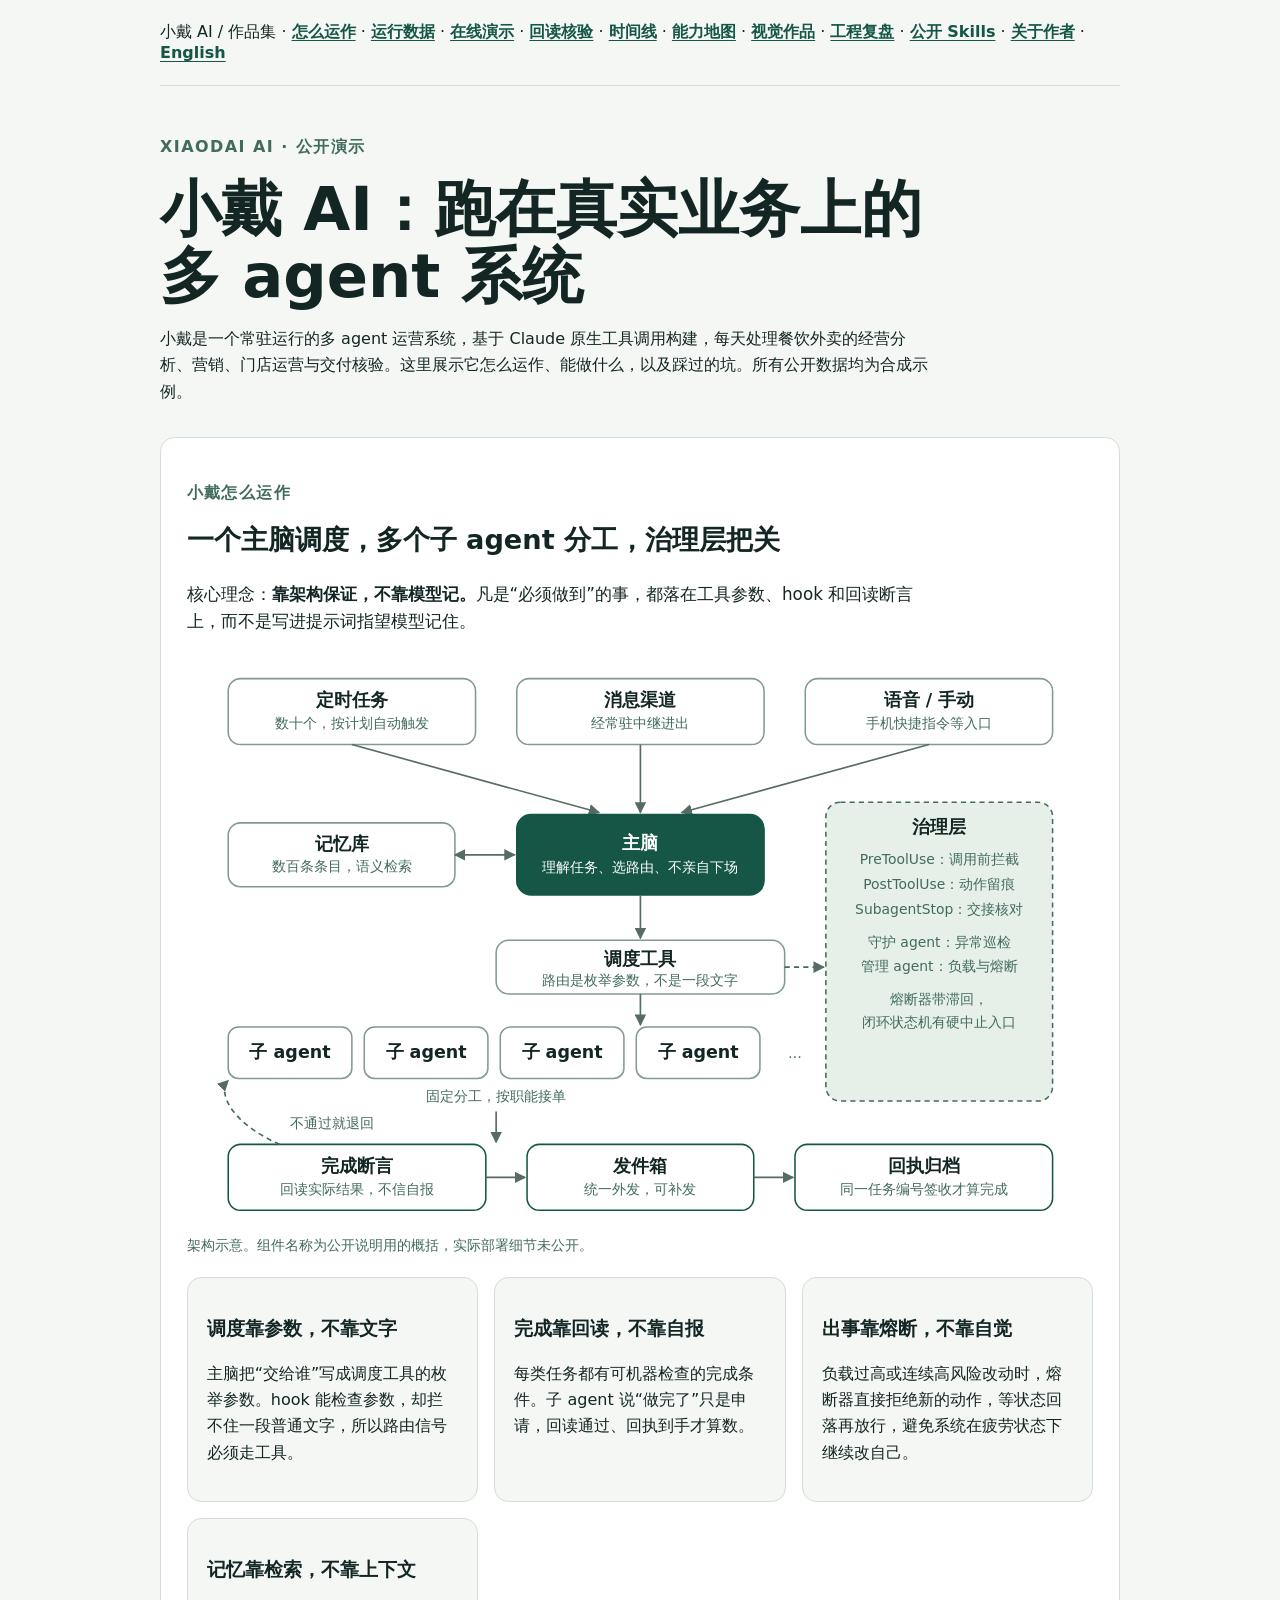
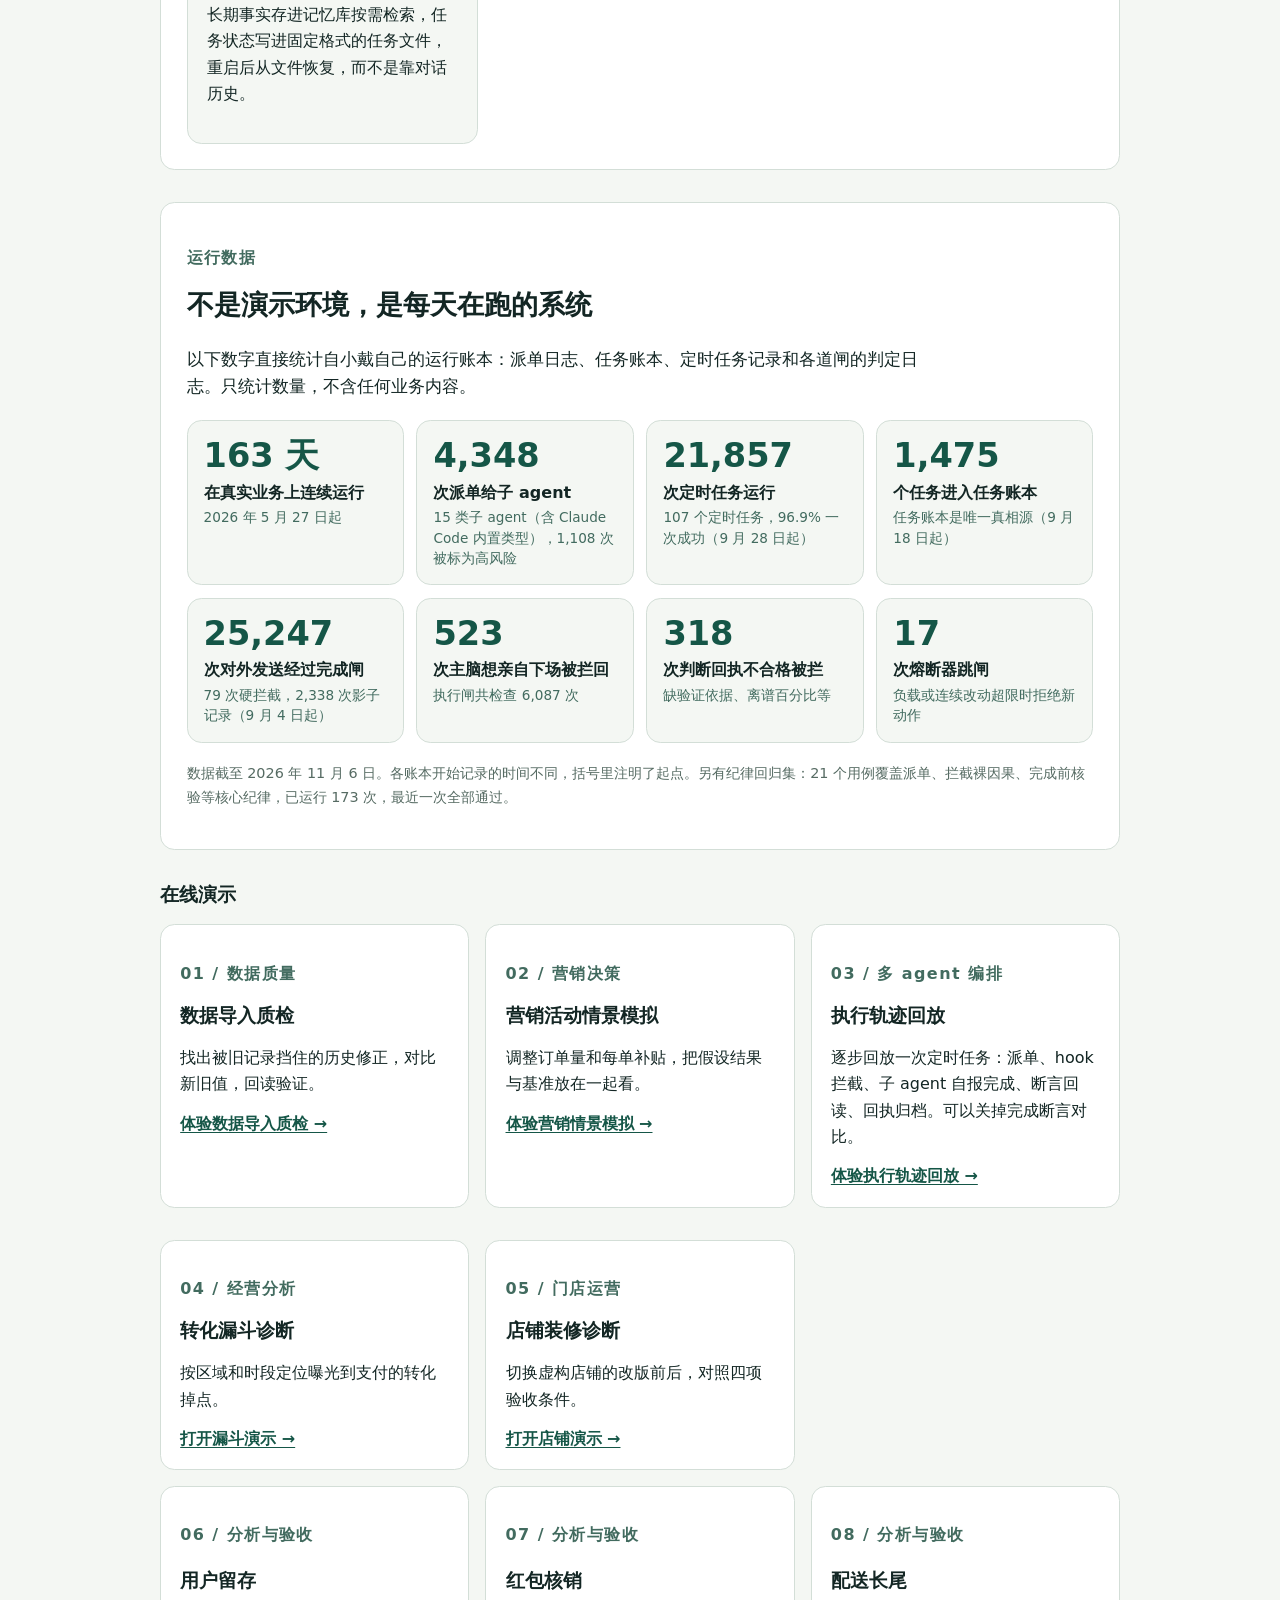
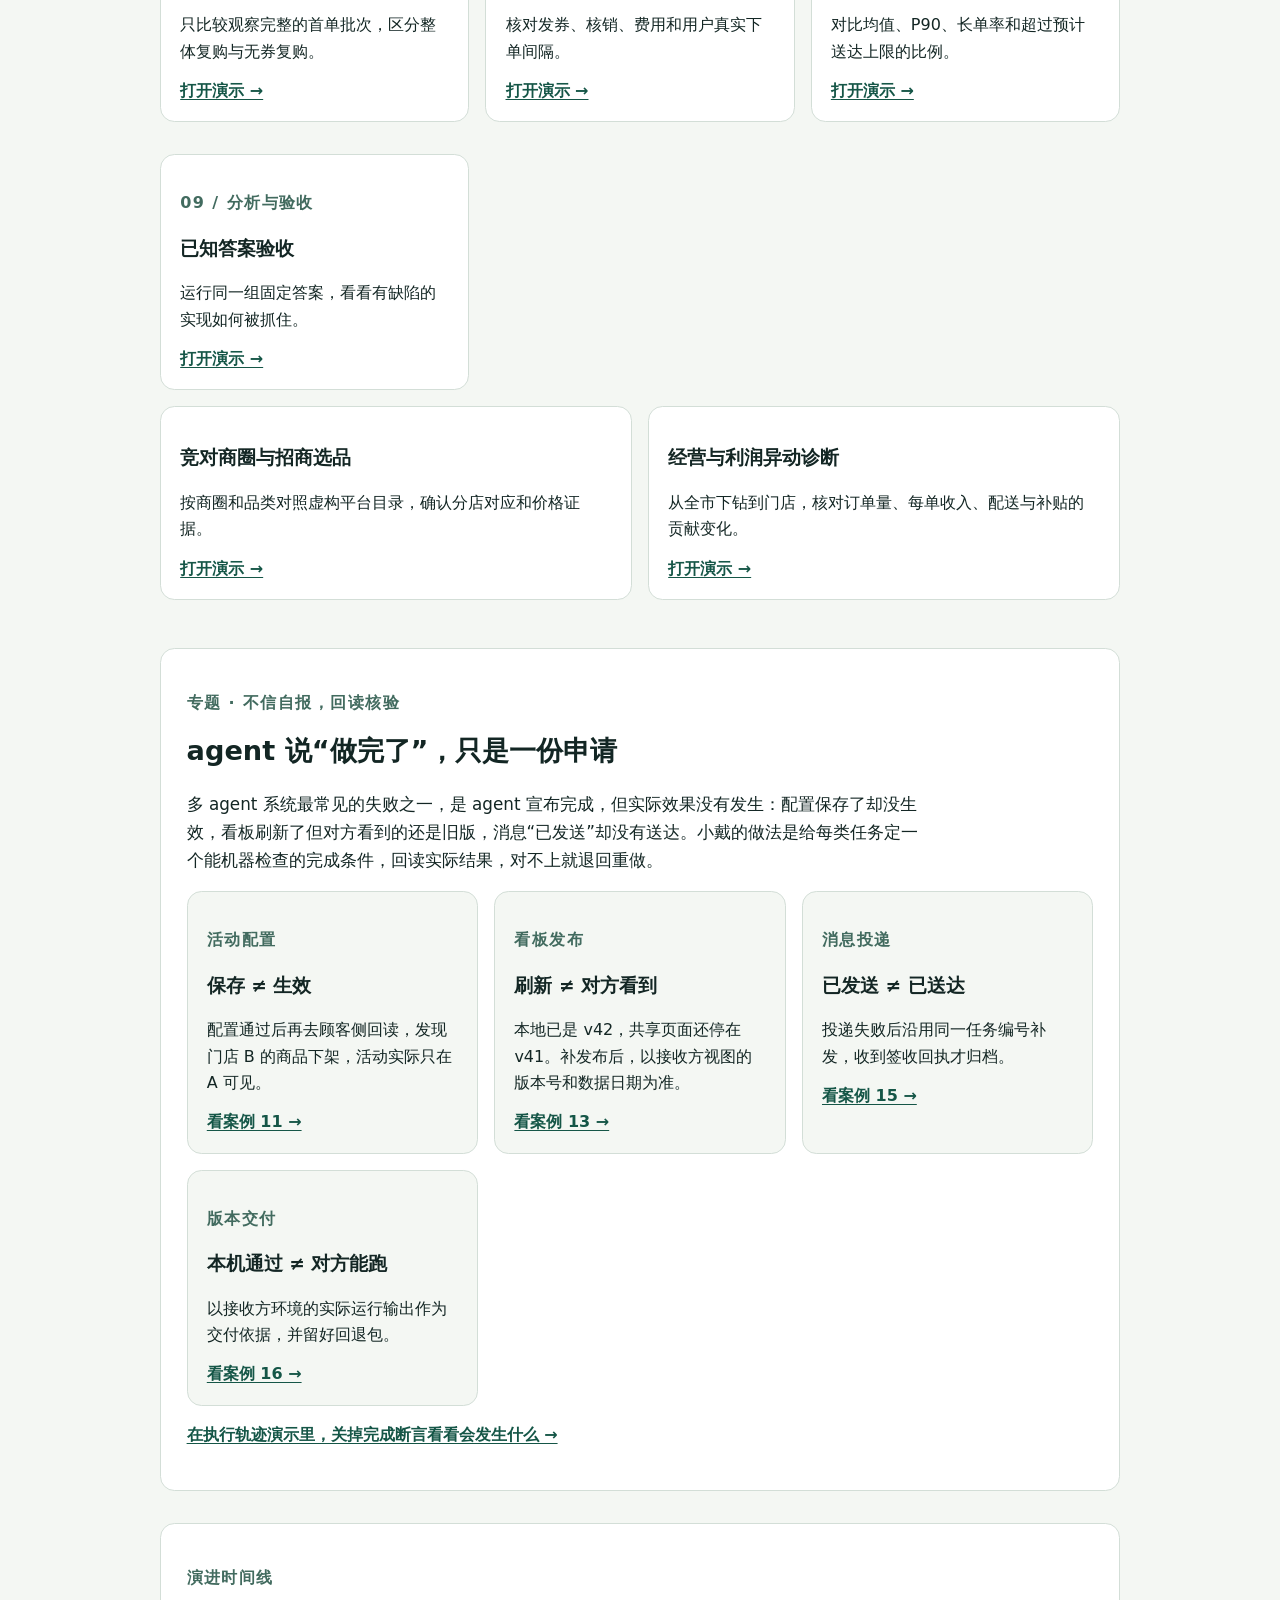
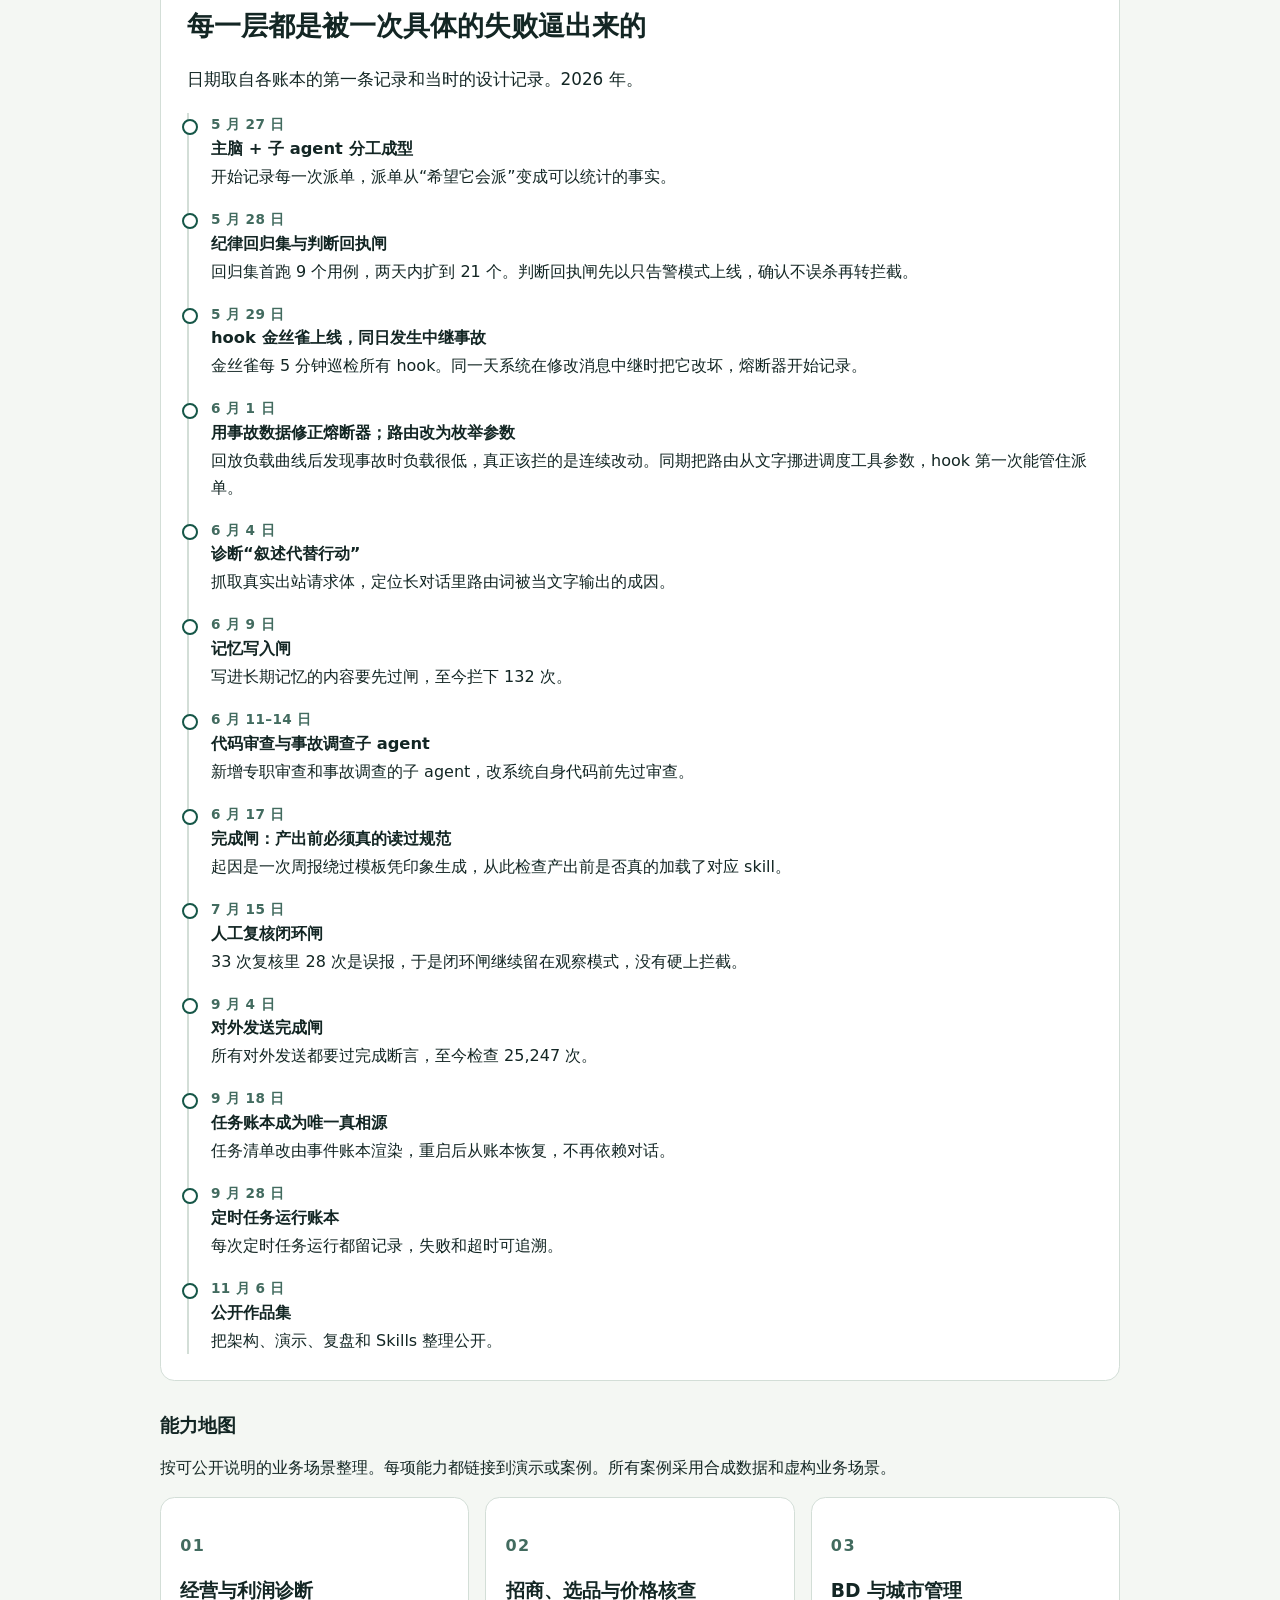
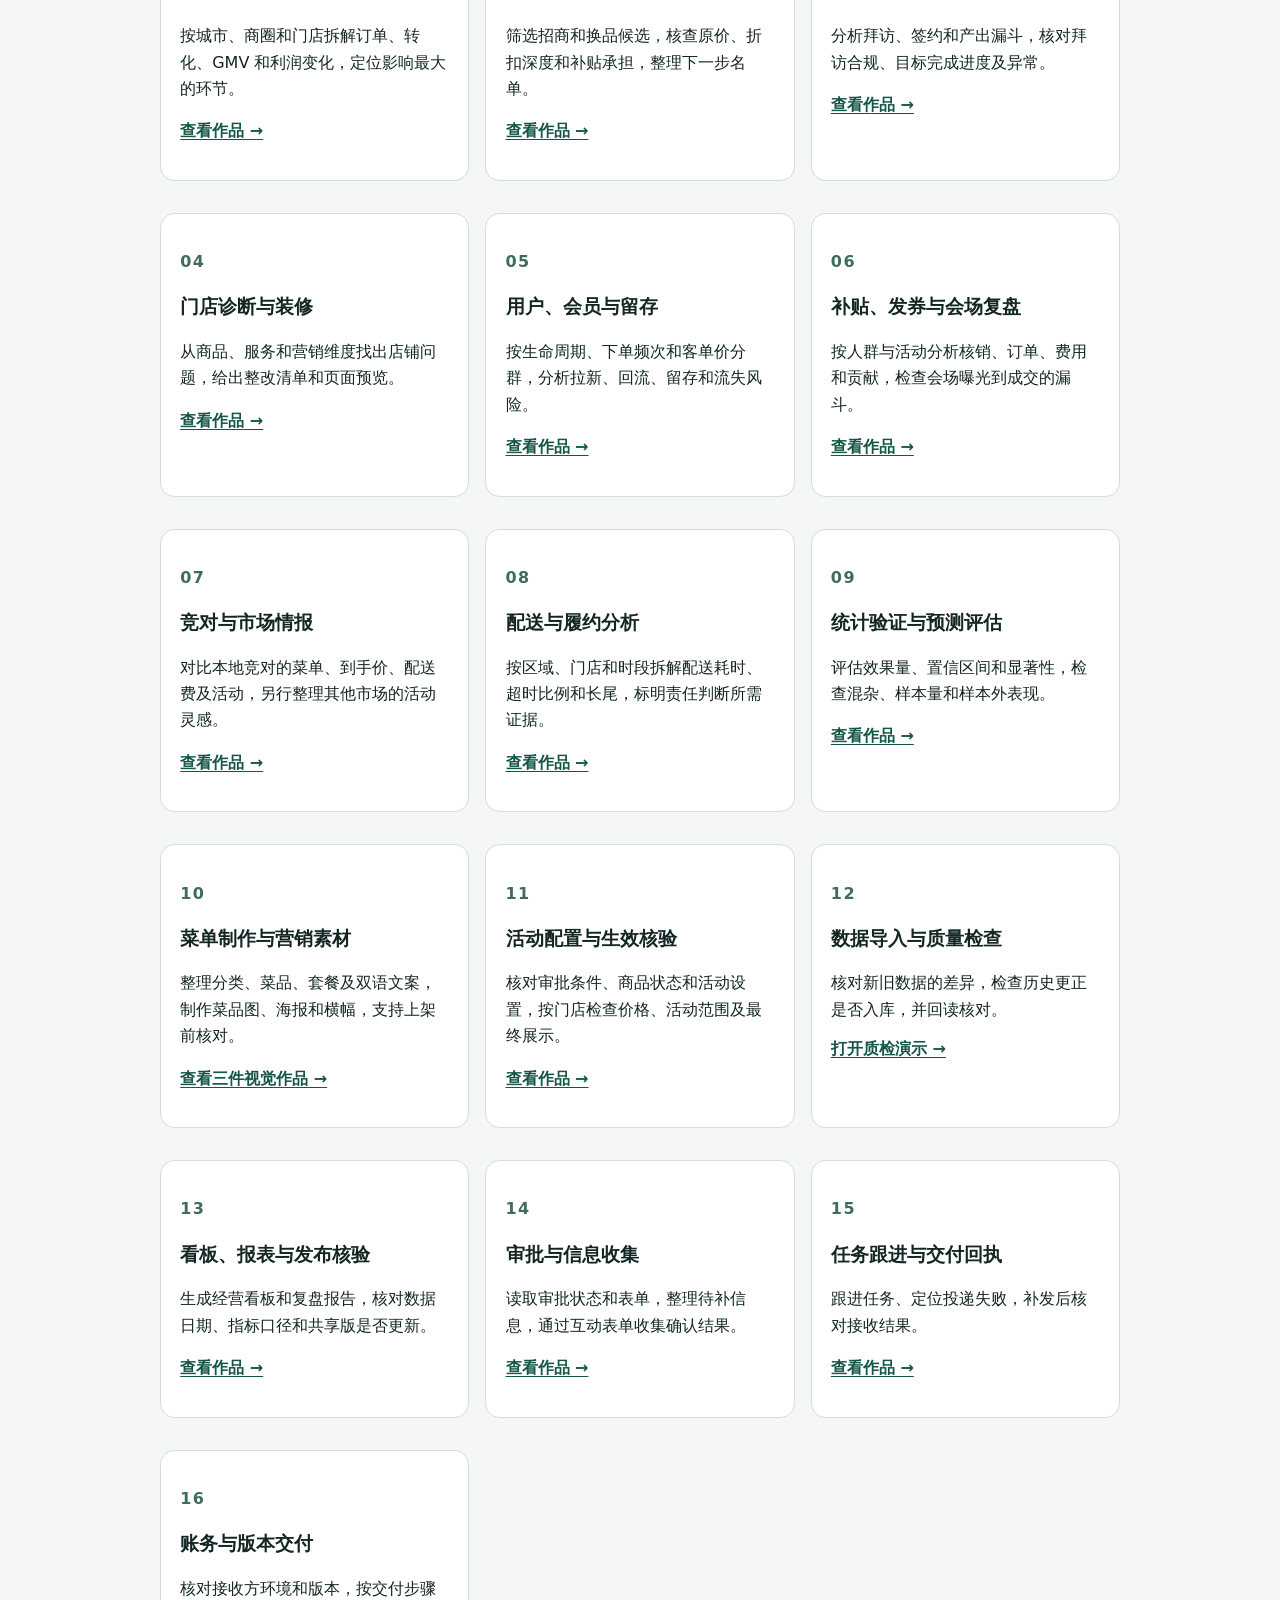
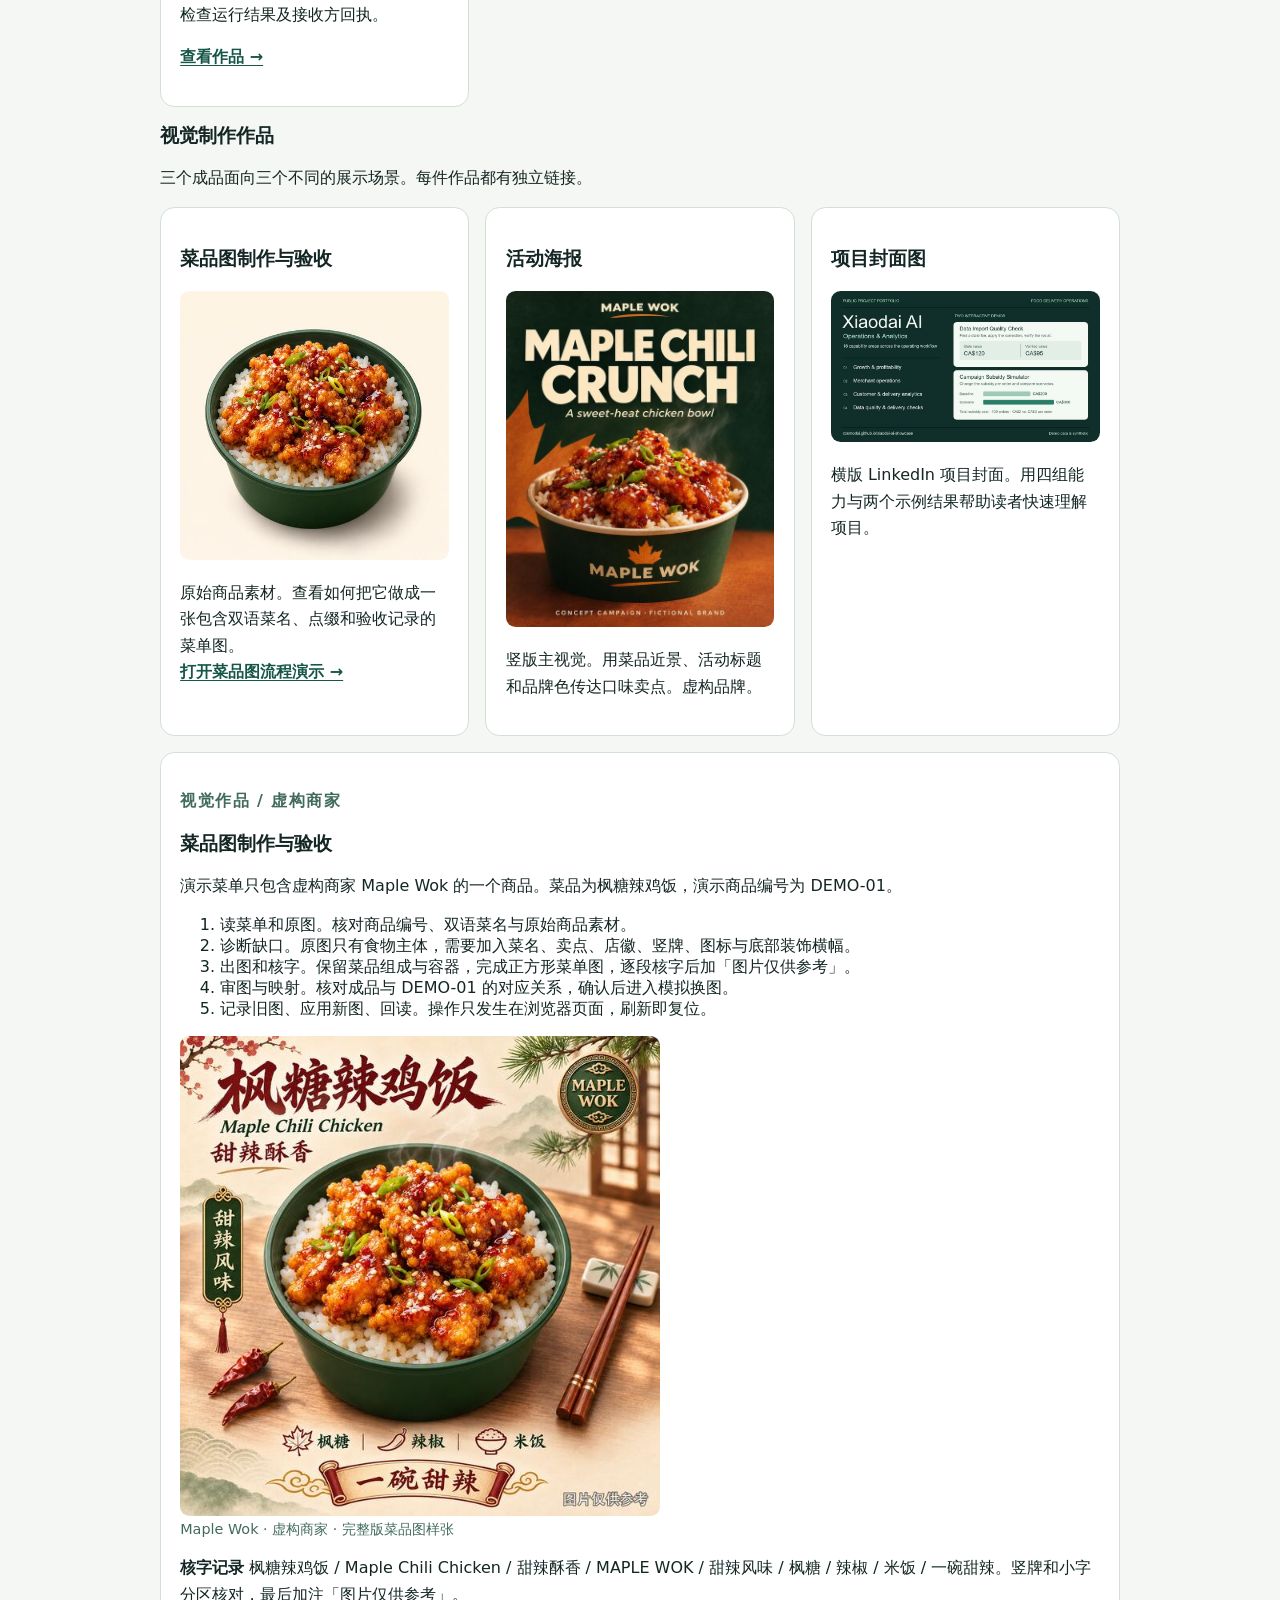
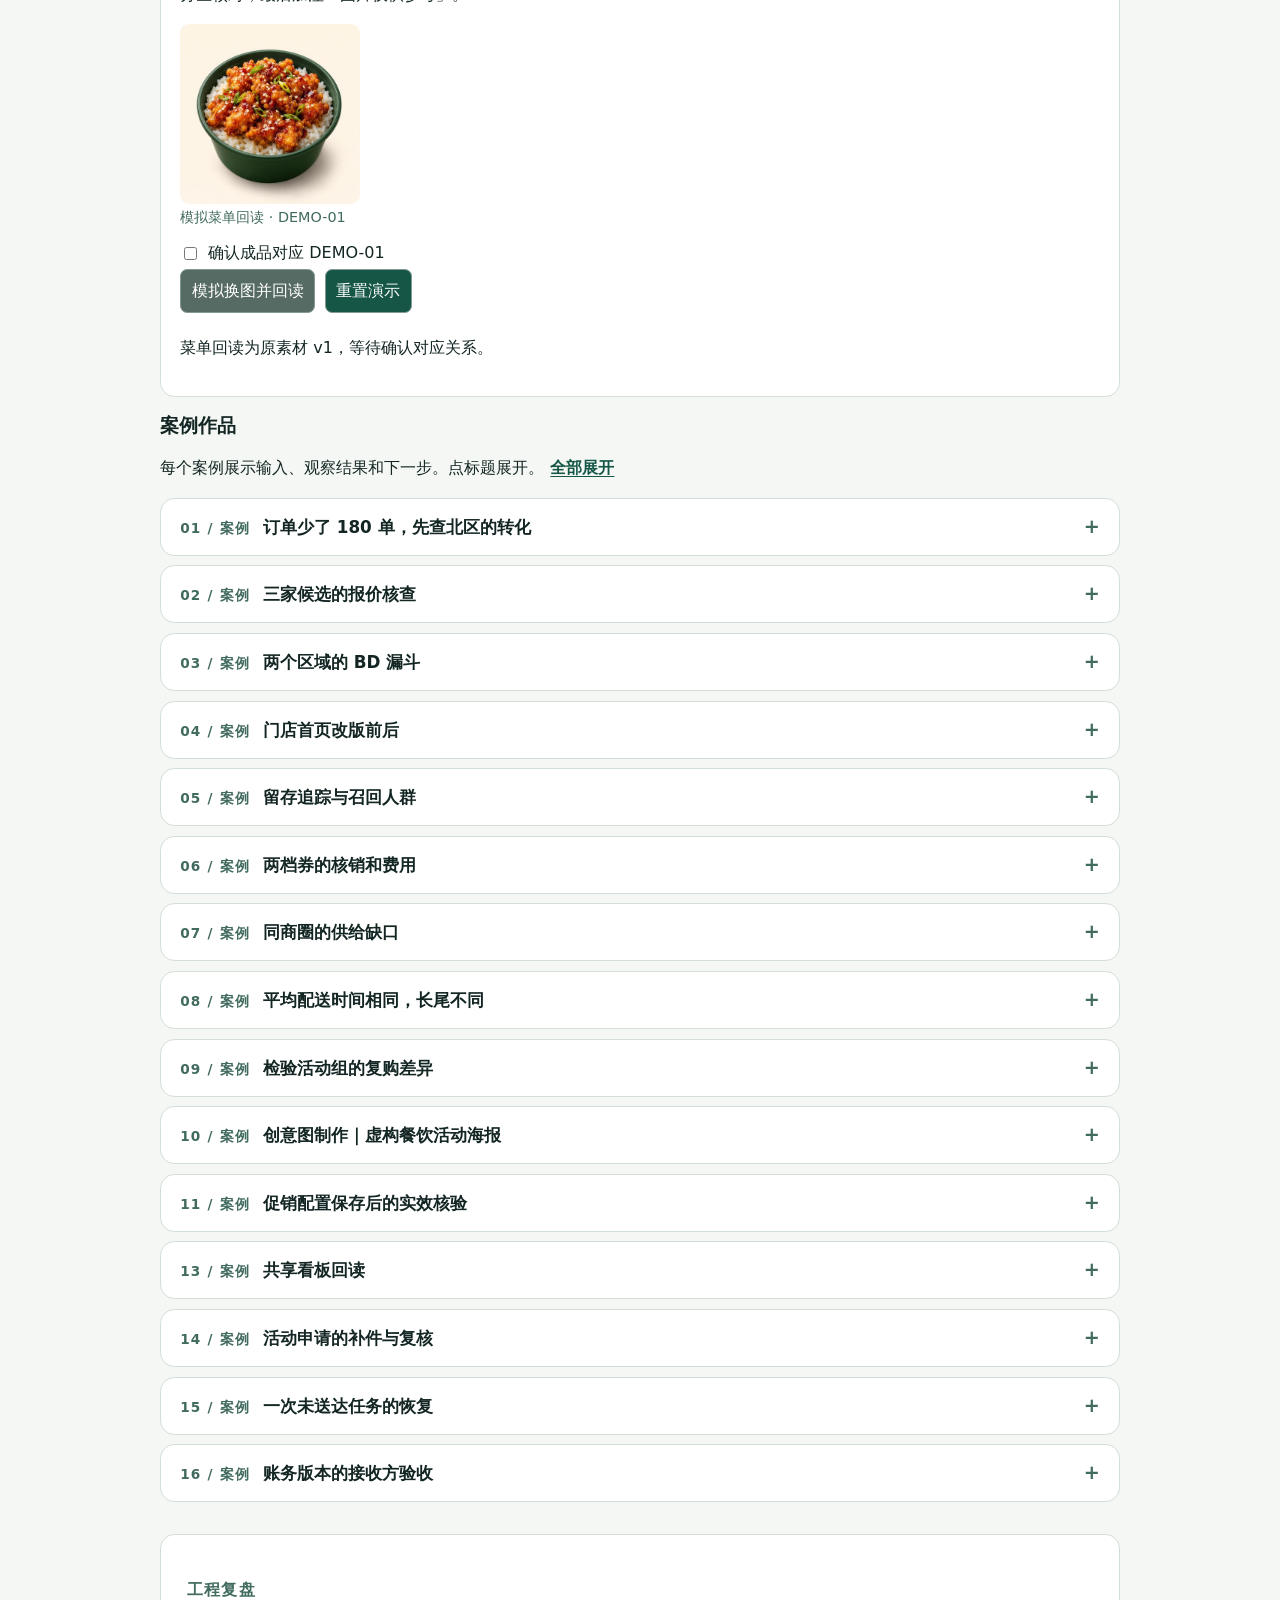
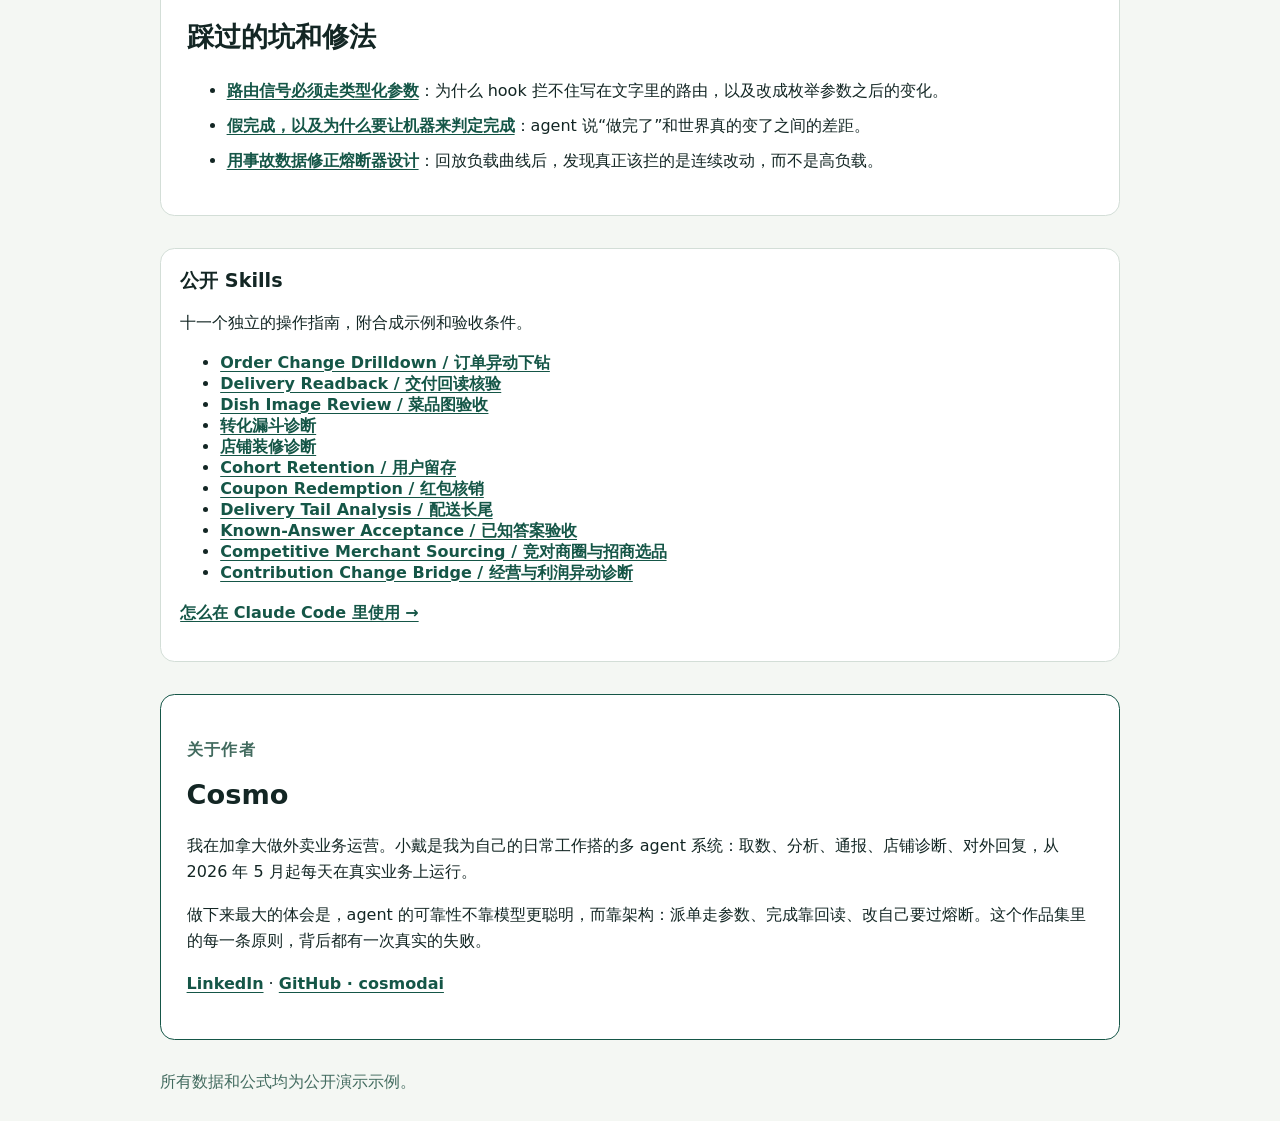
==== commit abdeed42: "Link merchant sourcing and contribution demos from both homepages" ====
--- a/index.html
+++ b/index.html
@@ -1,5 +1,6 @@
 <!doctype html>
 <html lang="zh-Hans">
+<head>
 <meta charset="utf-8">
 <meta name="viewport" content="width=device-width, initial-scale=1">
 <title>小戴 AI · 公开作品集</title>
@@ -16,6 +17,8 @@
 <meta name="twitter:card" content="summary_large_image">
 <link rel="icon" href="assets/favicon.svg" type="image/svg+xml">
 <link rel="stylesheet" href="style.css?v=20261106-4">
+</head>
+<body>
 <nav id="nav-zh">小戴 AI / 作品集 · <a href="#how">怎么运作</a> · <a href="#numbers">运行数据</a> · <a href="#demos">在线演示</a> · <a href="#verify">回读核验</a> · <a href="#timeline">时间线</a> · <a href="#capabilities">能力地图</a> · <a href="#creative">视觉作品</a> · <a href="#docs">工程复盘</a> · <a href="#skills">公开 Skills</a> · <a href="#about">关于作者</a> · <a href="?lang=en" lang="en">English</a></nav>
 <main id="main-zh">
 <header>
@@ -126,6 +129,7 @@
 </article>
 </div>
 <div class="grid"><article><p class="kicker">06 / 分析与验收</p><h3>用户留存</h3><p>只比较观察完整的首单批次，区分整体复购与无券复购。</p><a href="lab.html?demo=retention">打开演示 →</a></article><article><p class="kicker">07 / 分析与验收</p><h3>红包核销</h3><p>核对发券、核销、费用和用户真实下单间隔。</p><a href="lab.html?demo=coupon">打开演示 →</a></article><article><p class="kicker">08 / 分析与验收</p><h3>配送长尾</h3><p>对比均值、P90、长单率和超过预计送达上限的比例。</p><a href="lab.html?demo=delivery">打开演示 →</a></article><article><p class="kicker">09 / 分析与验收</p><h3>已知答案验收</h3><p>运行同一组固定答案，看看有缺陷的实现如何被抓住。</p><a href="lab.html?demo=checks">打开演示 →</a></article></div>
+<div class="grid"><article><h3>竞对商圈与招商选品</h3><p>按商圈和品类对照虚构平台目录，确认分店对应和价格证据。</p><a href="lab.html?demo=sourcing">打开演示 →</a></article><article><h3>经营与利润异动诊断</h3><p>从全市下钻到门店，核对订单量、每单收入、配送与补贴的贡献变化。</p><a href="lab.html?demo=contribution">打开演示 →</a></article></div>
 <section id="verify" class="feature">
 <p class="kicker">专题 · 不信自报，回读核验</p>
 <h2>agent 说“做完了”，只是一份申请</h2>
@@ -318,7 +322,7 @@
 <li><a href="https://github.com/cosmodai/xiaodai-ai-showcase/blob/main/docs/03-circuit-breaker-from-incident-data.md">用事故数据修正熔断器设计</a>：回放负载曲线后，发现真正该拦的是连续改动，而不是高负载。</li>
 </ul>
 </section>
-<section id="skills"><h2>公开 Skills</h2><p>九个独立的操作指南，附合成示例和验收条件。</p><ul><li><a href="https://github.com/cosmodai/xiaodai-ai-showcase/blob/main/skills/order-change-drilldown/SKILL.md">Order Change Drilldown / 订单异动下钻</a></li><li><a href="https://github.com/cosmodai/xiaodai-ai-showcase/blob/main/skills/delivery-readback/SKILL.md">Delivery Readback / 交付回读核验</a></li><li><a href="https://github.com/cosmodai/xiaodai-ai-showcase/blob/main/skills/dish-image-review/SKILL.md">Dish Image Review / 菜品图验收</a></li><li><a href="https://github.com/cosmodai/xiaodai-ai-showcase/tree/main/skills/conversion-funnel-diagnostics">转化漏斗诊断</a></li><li><a href="https://github.com/cosmodai/xiaodai-ai-showcase/tree/main/skills/storefront-audit">店铺装修诊断</a></li><li><a href="https://github.com/cosmodai/xiaodai-ai-showcase/tree/main/skills/cohort-retention">Cohort Retention / 用户留存</a></li><li><a href="https://github.com/cosmodai/xiaodai-ai-showcase/tree/main/skills/coupon-redemption">Coupon Redemption / 红包核销</a></li><li><a href="https://github.com/cosmodai/xiaodai-ai-showcase/tree/main/skills/delivery-tail-analysis">Delivery Tail Analysis / 配送长尾</a></li><li><a href="https://github.com/cosmodai/xiaodai-ai-showcase/tree/main/skills/known-answer-acceptance">Known-Answer Acceptance / 已知答案验收</a></li></ul><p><a href="https://github.com/cosmodai/xiaodai-ai-showcase/tree/main/skills#readme">怎么在 Claude Code 里使用 →</a></p></section>
+<section id="skills"><h2>公开 Skills</h2><p>十一个独立的操作指南，附合成示例和验收条件。</p><ul><li><a href="https://github.com/cosmodai/xiaodai-ai-showcase/blob/main/skills/order-change-drilldown/SKILL.md">Order Change Drilldown / 订单异动下钻</a></li><li><a href="https://github.com/cosmodai/xiaodai-ai-showcase/blob/main/skills/delivery-readback/SKILL.md">Delivery Readback / 交付回读核验</a></li><li><a href="https://github.com/cosmodai/xiaodai-ai-showcase/blob/main/skills/dish-image-review/SKILL.md">Dish Image Review / 菜品图验收</a></li><li><a href="https://github.com/cosmodai/xiaodai-ai-showcase/tree/main/skills/conversion-funnel-diagnostics">转化漏斗诊断</a></li><li><a href="https://github.com/cosmodai/xiaodai-ai-showcase/tree/main/skills/storefront-audit">店铺装修诊断</a></li><li><a href="https://github.com/cosmodai/xiaodai-ai-showcase/tree/main/skills/cohort-retention">Cohort Retention / 用户留存</a></li><li><a href="https://github.com/cosmodai/xiaodai-ai-showcase/tree/main/skills/coupon-redemption">Coupon Redemption / 红包核销</a></li><li><a href="https://github.com/cosmodai/xiaodai-ai-showcase/tree/main/skills/delivery-tail-analysis">Delivery Tail Analysis / 配送长尾</a></li><li><a href="https://github.com/cosmodai/xiaodai-ai-showcase/tree/main/skills/known-answer-acceptance">Known-Answer Acceptance / 已知答案验收</a></li><li><a href="https://github.com/cosmodai/xiaodai-ai-showcase/tree/main/skills/competitive-merchant-sourcing">Competitive Merchant Sourcing / 竞对商圈与招商选品</a></li><li><a href="https://github.com/cosmodai/xiaodai-ai-showcase/tree/main/skills/contribution-change-bridge">Contribution Change Bridge / 经营与利润异动诊断</a></li></ul><p><a href="https://github.com/cosmodai/xiaodai-ai-showcase/tree/main/skills#readme">怎么在 Claude Code 里使用 →</a></p></section>
 <section id="about" class="feature about">
 <p class="kicker">关于作者</p>
 <h2>Cosmo</h2>
@@ -359,13 +363,14 @@
 <p><a href="trace.html?lang=en">See it in the execution trace: turn off completion assertions →</a></p>
 </section>
 <div class="grid"><article><p class="kicker">06 / Analytics</p><h3>Cohort Retention</h3><p>Compare mature first-order cohorts and distinguish repeat orders with and without a coupon.</p><a href="lab.html?demo=retention&amp;lang=en">Open demo →</a></article><article><p class="kicker">07 / Analytics</p><h3>Coupon Redemption</h3><p>Reconcile issuance, redemption, funding and observed order gaps.</p><a href="lab.html?demo=coupon&amp;lang=en">Open demo →</a></article><article><p class="kicker">08 / Analytics</p><h3>Delivery Tail Analysis</h3><p>Compare the mean, P90, long-duration share and missed delivery estimates.</p><a href="lab.html?demo=delivery&amp;lang=en">Open demo →</a></article><article><p class="kicker">09 / Analytics</p><h3>Known-Answer Acceptance</h3><p>Run fixed expected answers against a correct or faulty implementation.</p><a href="lab.html?demo=checks&amp;lang=en">Open demo →</a></article></div>
+<div class="grid"><article><h3>Competitive Merchant Sourcing</h3><p>Compare fictional local catalogs and verify branch and pricing evidence.</p><a href="lab.html?demo=sourcing&amp;lang=en">Open demo →</a></article><article><h3>Contribution Change Bridge</h3><p>Drill from market to store and reconcile the effects of order volume, revenue, delivery and subsidies.</p><a href="lab.html?demo=contribution&amp;lang=en">Open demo →</a></article></div>
 <h2 id="capabilities">Capability map and examples</h2><div class="grid"><article><p class="kicker">01</p><h3>Operating performance</h3><p>Compare orders, conversion, gross merchandise value and contribution across markets and merchants.</p><p><strong>Example</strong> North accounted for 150 of the 180 lost orders. Visits held at 5,000 while conversion fell from 10% to 7%.</p></article><article><p class="kicker">02</p><h3>Merchant acquisition and pricing</h3><p>Screen candidates, validate reference prices and compare discount funding.</p><p><strong>Example</strong> Candidate A offers CA$13 against a verified CA$18 reference price. Candidate B needs pricing evidence.</p></article><article><p class="kicker">03</p><h3>Sales and market management</h3><p>Track visits, signings, activation and goal progress.</p><p><strong>Example</strong> East converted 10 of 40 visits into signings. West converted 4 of 40. Investigate the signing stage first.</p></article><article><p class="kicker">04</p><h3>Storefront optimization</h3><p>Diagnose issues and preview menu or storefront improvements.</p><p><strong>Example</strong> A redesigned storefront groups 22 unstructured items under signature bowls, sides and drinks.</p></article><article><p class="kicker">05</p><h3>Customer and membership analytics</h3><p>Analyze cohorts, retention, repeat orders and churn risk.</p><p><strong>Example</strong> Two fully observed cohorts show 28% versus 22% repeat purchase within 28 days.</p></article><article><p class="kicker">06</p><h3>Campaign and coupon review</h3><p>Compare redemptions, subsidies and campaign funnel performance.</p><p><strong>Example</strong> A CA$3 coupon redeemed 25 more times than a CA$2 coupon and cost CA$195 more. Incrementality requires a control.</p></article><article><p class="kicker">07</p><h3>Competitive intelligence</h3><p>Compare assortment, promotions and delivery fees across markets.</p><p><strong>Example</strong> The comparison sample has six Korean fried chicken stores on one platform and two on the other. Verify branch matches next.</p></article><article><p class="kicker">08</p><h3>Delivery performance</h3><p>Investigate slow orders and late-delivery patterns by region and time.</p><p><strong>Example</strong> Two regions average 38 minutes, while the 90th percentiles are 53 and 68 minutes.</p></article><article><p class="kicker">09</p><h3>Statistical validation</h3><p>Estimate effect sizes and uncertainty, and check sample and validation quality.</p><p><strong>Example</strong> Repeat purchase is 12% versus 10%. The approximate 95% interval for the difference crosses zero.</p></article><article><p class="kicker">10</p><h3>Menu and campaign artwork</h3><p>Show food photography, campaign artwork and a project cover.</p><p><strong>Example</strong> Maple Wok is fictional. The portfolio includes a square food photo, a vertical campaign poster and a landscape project cover.</p></article><article><p class="kicker">11</p><h3>Promotion verification</h3><p>Confirm availability and the actual customer-facing promotion.</p><p><strong>Example</strong> A saved promotion appears in store A. Store B’s item is off the shelf, so its offer remains unverified.</p></article><article><p class="kicker">12</p><h3>Data import quality</h3><p>Detect an outdated value, apply a correction and read it back.</p><p><strong>Example</strong> The demo detects a stale CA$120 fee, applies the CA$95 correction and verifies the resulting value.</p></article><article><p class="kicker">13</p><h3>Dashboard publishing</h3><p>Verify that the shared version matches the intended release.</p><p><strong>Example</strong> The local dashboard is v42, but the shared page is v41. Confirm the version and data date in the shared view.</p></article><article><p class="kicker">14</p><h3>Approval and intake</h3><p>Find missing application details and verify resubmissions.</p><p><strong>Example</strong> The application is returned for a missing funding split and reviewed after the applicant supplies it.</p></article><article><p class="kicker">15</p><h3>Task handoffs</h3><p>Recover from failed delivery and match receipts to task IDs.</p><p><strong>Example</strong> An invalid destination is corrected. The handoff closes after the receipt matches the original task ID.</p></article><article><p class="kicker">16</p><h3>Accounting release checks</h3><p>Confirm the version and sample execution in the receiving environment.</p><p><strong>Example</strong> The receiving environment runs the v2 sample successfully and provides a receipt.</p></article></div>
 <h2 id="creative">Visual work</h2><div class="grid">
 <article><h3>Menu product photography</h3><img data-preview="#product-photo img" alt="Fictional Maple Wok menu product photo" style="width:100%;height:auto;border-radius:.6rem"><p>Square menu thumbnail for a fictional maple chili chicken bowl.</p></article>
 <article><h3>Campaign poster</h3><img data-preview="#campaign-poster img" alt="Maple Wok fictional campaign poster" style="width:100%;height:auto;border-radius:.6rem"><p>A vertical campaign concept for the same dish.</p></article>
 <article><h3>Project cover</h3><img data-preview="#linkedin-cover img" alt="Xiaodai AI project cover" style="width:100%;height:auto;border-radius:.6rem"><p>A landscape project cover with representative demo results.</p></article>
 </div><p><a href="./#dish-workflow">See the full dish artwork and review simulation (Chinese) →</a></p>
-<section id="skills"><h2>Public skills</h2><p>Standalone workflows with synthetic examples and explicit acceptance criteria.</p><ul><li><a href="https://github.com/cosmodai/xiaodai-ai-showcase/blob/main/skills/order-change-drilldown/SKILL.md">Order Change Drilldown / 订单异动下钻</a></li><li><a href="https://github.com/cosmodai/xiaodai-ai-showcase/blob/main/skills/delivery-readback/SKILL.md">Delivery Readback / 交付回读核验</a></li><li><a href="https://github.com/cosmodai/xiaodai-ai-showcase/blob/main/skills/dish-image-review/SKILL.md">Dish Image Review / 菜品图验收</a></li><li><a href="https://github.com/cosmodai/xiaodai-ai-showcase/tree/main/skills/conversion-funnel-diagnostics">Conversion Funnel Diagnostics</a></li><li><a href="https://github.com/cosmodai/xiaodai-ai-showcase/tree/main/skills/storefront-audit">Storefront Audit</a></li><li><a href="https://github.com/cosmodai/xiaodai-ai-showcase/tree/main/skills/cohort-retention">Cohort Retention / 用户留存</a></li><li><a href="https://github.com/cosmodai/xiaodai-ai-showcase/tree/main/skills/coupon-redemption">Coupon Redemption / 红包核销</a></li><li><a href="https://github.com/cosmodai/xiaodai-ai-showcase/tree/main/skills/delivery-tail-analysis">Delivery Tail Analysis / 配送长尾</a></li><li><a href="https://github.com/cosmodai/xiaodai-ai-showcase/tree/main/skills/known-answer-acceptance">Known-Answer Acceptance / 已知答案验收</a></li></ul><p><a href="https://github.com/cosmodai/xiaodai-ai-showcase/tree/main/skills#readme">How to use them in Claude Code →</a></p></section>
+<section id="skills"><h2>Public skills</h2><p>Standalone workflows with synthetic examples and explicit acceptance criteria.</p><ul><li><a href="https://github.com/cosmodai/xiaodai-ai-showcase/blob/main/skills/order-change-drilldown/SKILL.md">Order Change Drilldown / 订单异动下钻</a></li><li><a href="https://github.com/cosmodai/xiaodai-ai-showcase/blob/main/skills/delivery-readback/SKILL.md">Delivery Readback / 交付回读核验</a></li><li><a href="https://github.com/cosmodai/xiaodai-ai-showcase/blob/main/skills/dish-image-review/SKILL.md">Dish Image Review / 菜品图验收</a></li><li><a href="https://github.com/cosmodai/xiaodai-ai-showcase/tree/main/skills/conversion-funnel-diagnostics">Conversion Funnel Diagnostics</a></li><li><a href="https://github.com/cosmodai/xiaodai-ai-showcase/tree/main/skills/storefront-audit">Storefront Audit</a></li><li><a href="https://github.com/cosmodai/xiaodai-ai-showcase/tree/main/skills/cohort-retention">Cohort Retention / 用户留存</a></li><li><a href="https://github.com/cosmodai/xiaodai-ai-showcase/tree/main/skills/coupon-redemption">Coupon Redemption / 红包核销</a></li><li><a href="https://github.com/cosmodai/xiaodai-ai-showcase/tree/main/skills/delivery-tail-analysis">Delivery Tail Analysis / 配送长尾</a></li><li><a href="https://github.com/cosmodai/xiaodai-ai-showcase/tree/main/skills/known-answer-acceptance">Known-Answer Acceptance / 已知答案验收</a></li><li><a href="https://github.com/cosmodai/xiaodai-ai-showcase/tree/main/skills/competitive-merchant-sourcing">Competitive Merchant Sourcing / 竞对商圈与招商选品</a></li><li><a href="https://github.com/cosmodai/xiaodai-ai-showcase/tree/main/skills/contribution-change-bridge">Contribution Change Bridge / 经营与利润异动诊断</a></li></ul><p><a href="https://github.com/cosmodai/xiaodai-ai-showcase/tree/main/skills#readme">How to use them in Claude Code →</a></p></section>
 <section id="timeline" class="feature"><p class="kicker">Timeline</p><h2>Every layer was forced by a specific failure</h2><p class="lead">Dates come from the first record in each ledger and the design notes at the time. All dates 2026.</p><ol class="timeline"><li><p class="tl-date">May 27</p><h3>Coordinator and subagents take shape</h3><p>Every dispatch is logged from here on, so "it should delegate" becomes something we can count.</p></li><li><p class="tl-date">May 28</p><h3>Regression suite and judgment receipts</h3><p>The suite starts with 9 cases and reaches 21 within two days. The judgment-receipt gate launches warn-only before it is allowed to block.</p></li><li><p class="tl-date">May 29</p><h3>Hook canary goes live; relay incident the same day</h3><p>A canary checks every hook every 5 minutes. That day the system broke its own message relay while editing it, and the circuit breaker starts logging.</p></li><li><p class="tl-date">Jun 1</p><h3>Breaker corrected with incident data; routing becomes an enum</h3><p>Replaying the load curve showed load was low at the incident; consecutive edits were the real signal. Routing moves from text into a dispatch-tool argument, so hooks can finally enforce it.</p></li><li><p class="tl-date">Jun 4</p><h3>Diagnosing "narration instead of action"</h3><p>Captured real outbound request bodies to find why routing words were emitted as text in long conversations.</p></li><li><p class="tl-date">Jun 9</p><h3>Memory write gate</h3><p>Anything written to long-term memory passes a gate first; 132 writes blocked so far.</p></li><li><p class="tl-date">Jun 11–14</p><h3>Code-review and incident subagents</h3><p>Dedicated subagents review changes to the system's own code and investigate incidents.</p></li><li><p class="tl-date">Jun 17</p><h3>Completion gate: read the spec before producing</h3><p>Triggered by a weekly report generated from memory instead of its template; output now checks the matching skill was actually loaded.</p></li><li><p class="tl-date">Jul 15</p><h3>Human review of the closure gate</h3><p>28 of 33 reviewed blocks were false positives, so the gate stayed in observe mode instead of blocking.</p></li><li><p class="tl-date">Sep 4</p><h3>Completion gate on every outgoing send</h3><p>All external sends pass completion assertions; 25,247 checked so far.</p></li><li><p class="tl-date">Sep 18</p><h3>Task ledger becomes the single source of truth</h3><p>The task list is rendered from an event ledger and restored from it after restarts, not from conversation.</p></li><li><p class="tl-date">Sep 28</p><h3>Scheduled-job ledger</h3><p>Every scheduled run is recorded, so failures and timeouts are traceable.</p></li><li><p class="tl-date">Nov 6</p><h3>Public portfolio</h3><p>Architecture, demos, write-ups and skills published.</p></li></ol></section>
 <section id="docs" class="feature"><p class="kicker">Engineering notes</p><h2>What broke, and how we fixed it</h2><ul class="docs"><li><a href="https://github.com/cosmodai/xiaodai-ai-showcase/blob/main/docs/en/01-routing-must-be-typed.md">Routing must be a typed argument</a>: why hooks cannot stop routing written as text, and what changed with an enum parameter.</li><li><a href="https://github.com/cosmodai/xiaodai-ai-showcase/blob/main/docs/en/02-phantom-done.md">Phantom completion, and letting the system decide “done”</a>: the gap between an agent saying it finished and the world actually changing.</li><li><a href="https://github.com/cosmodai/xiaodai-ai-showcase/blob/main/docs/en/03-circuit-breaker-from-incident-data.md">Correcting a circuit breaker with incident data</a>: replaying the load curve showed the breaker should catch consecutive edits, not high load.</li></ul></section>
 <section id="about" class="feature about">
@@ -411,4 +416,5 @@
   });
 })();
 </script>
+</body>
 </html>
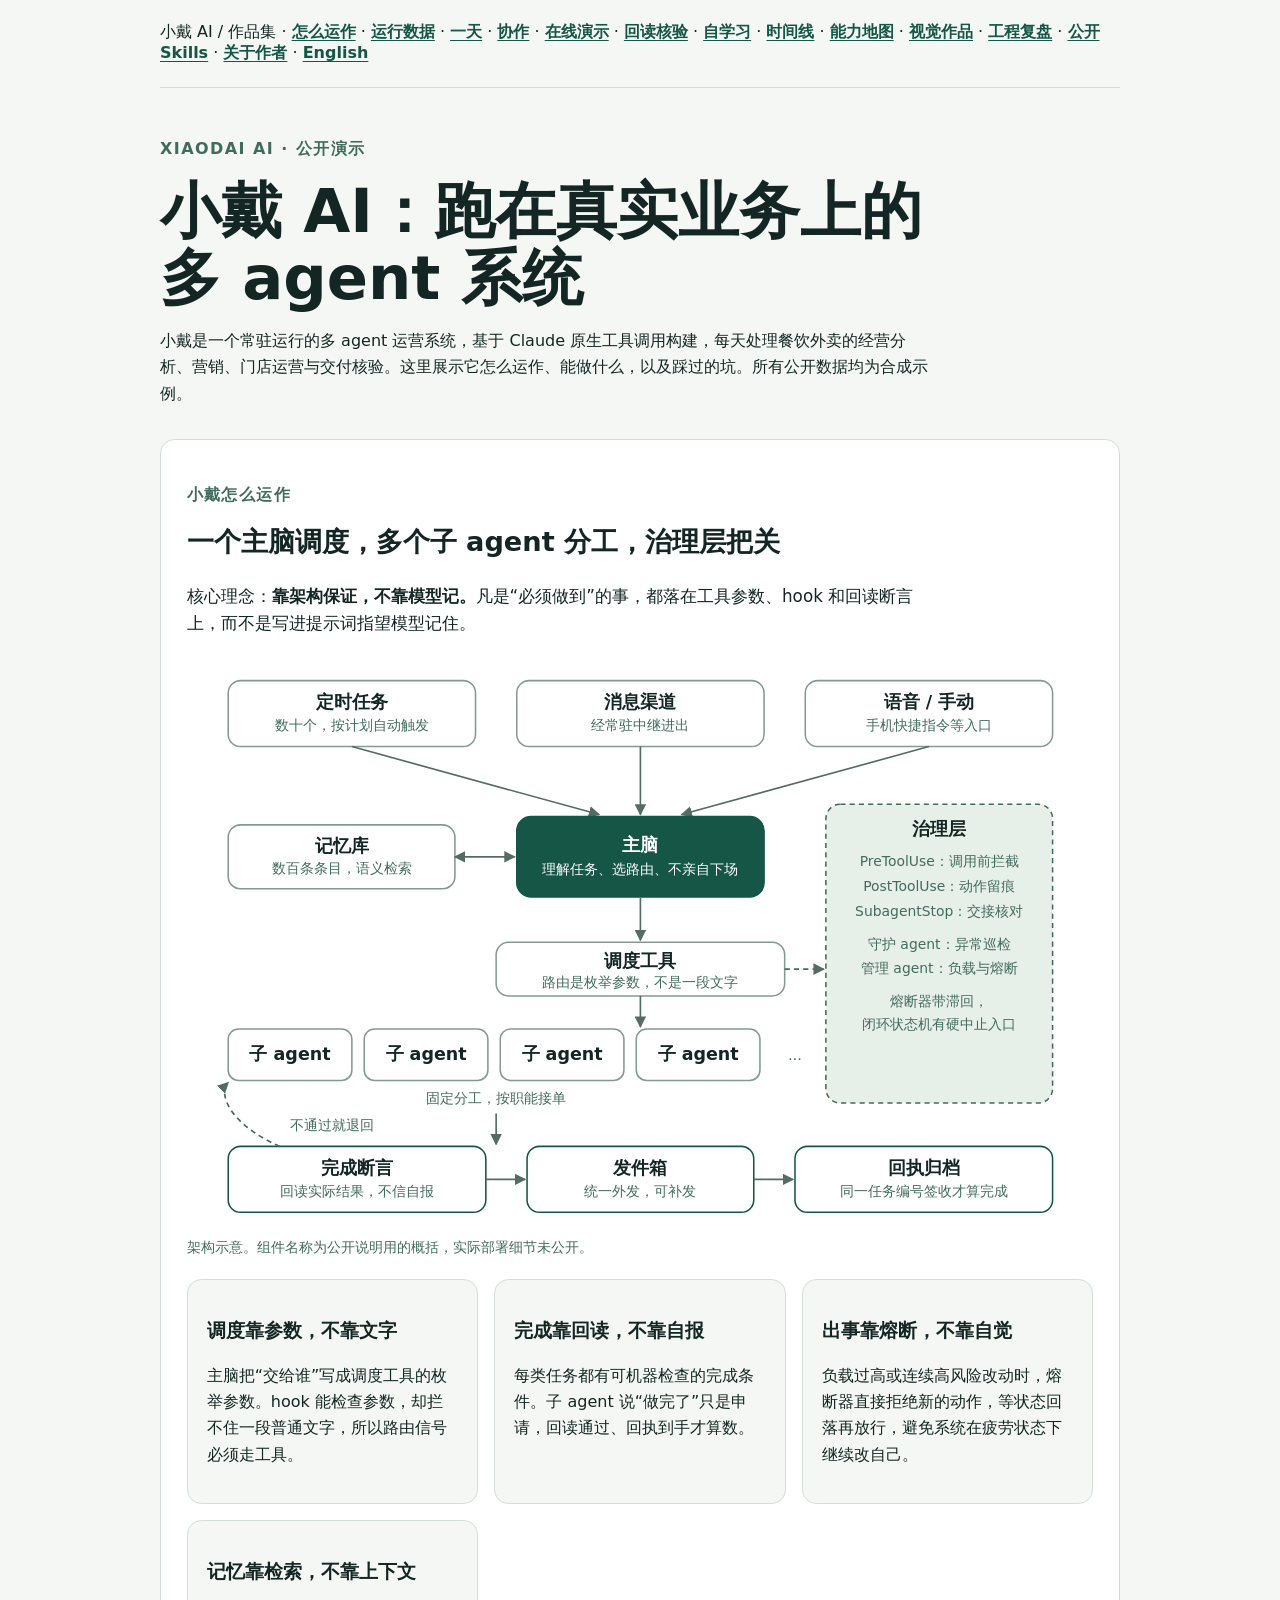
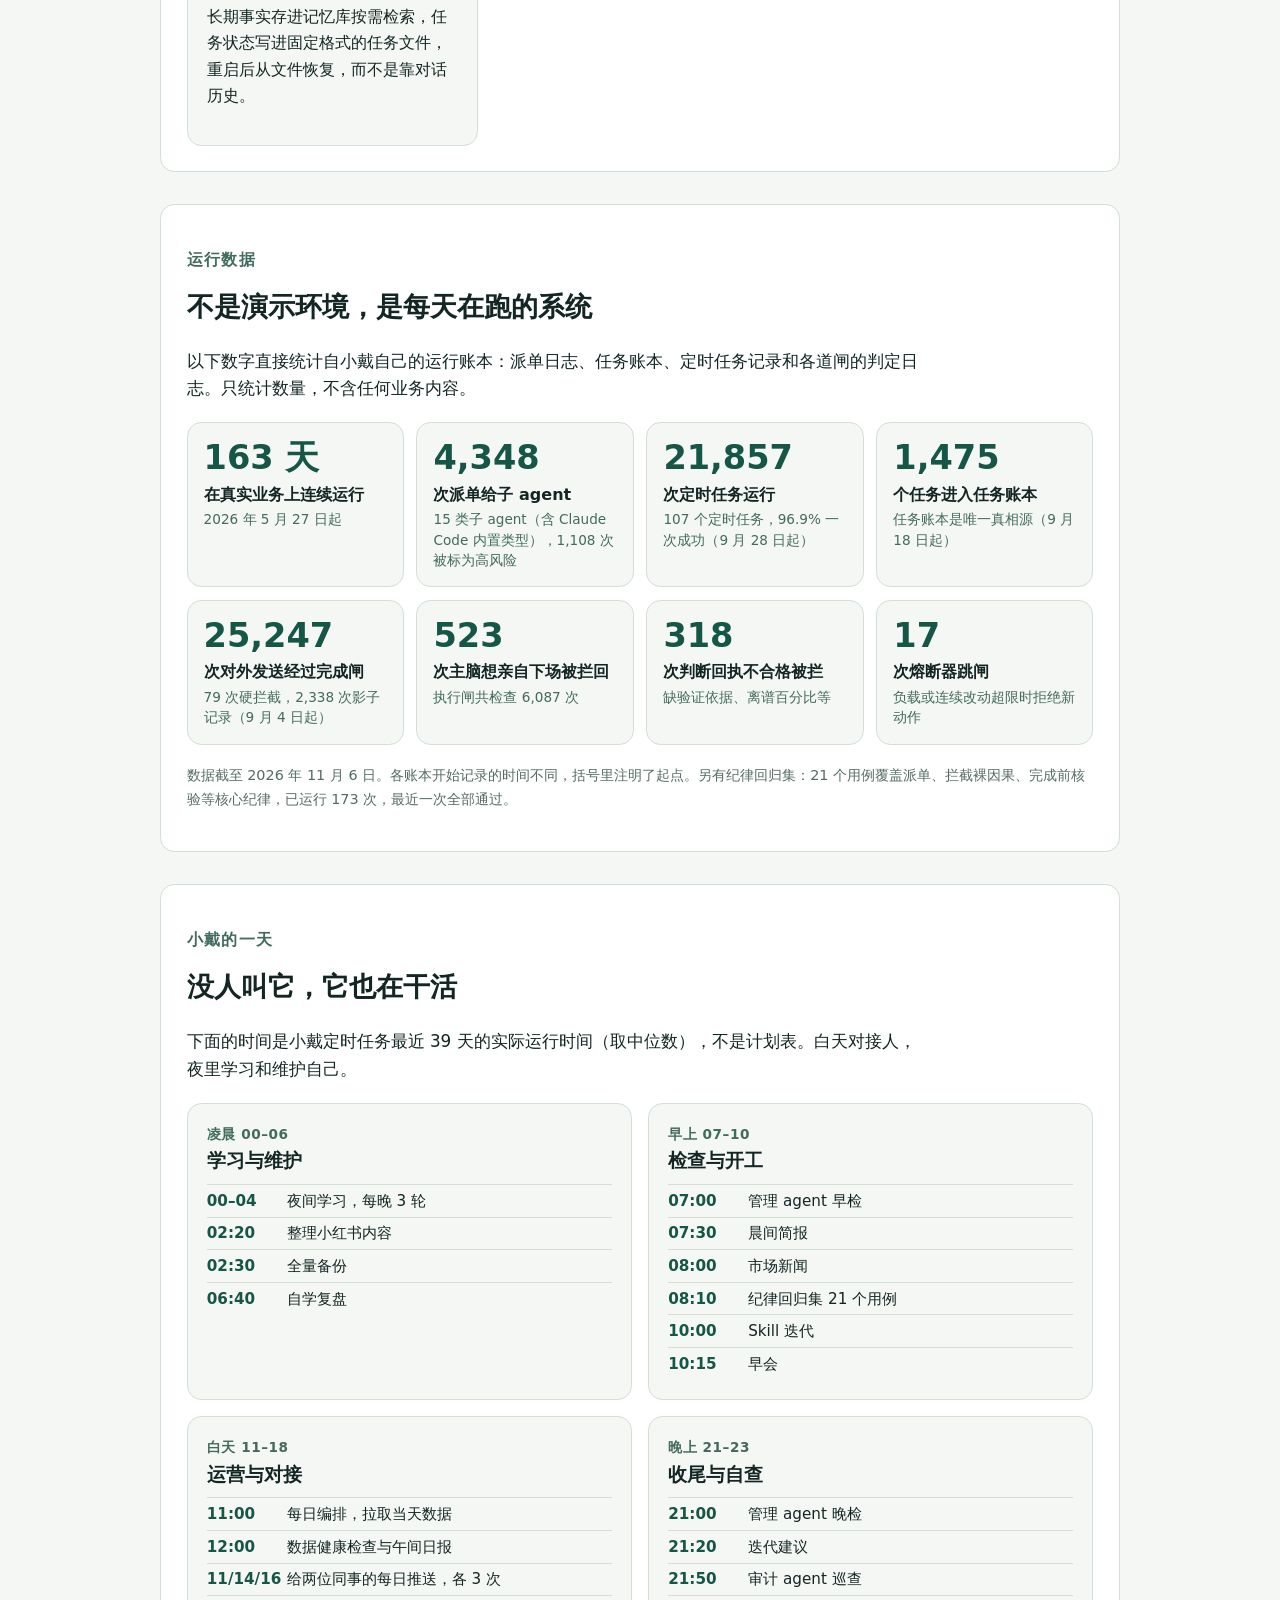
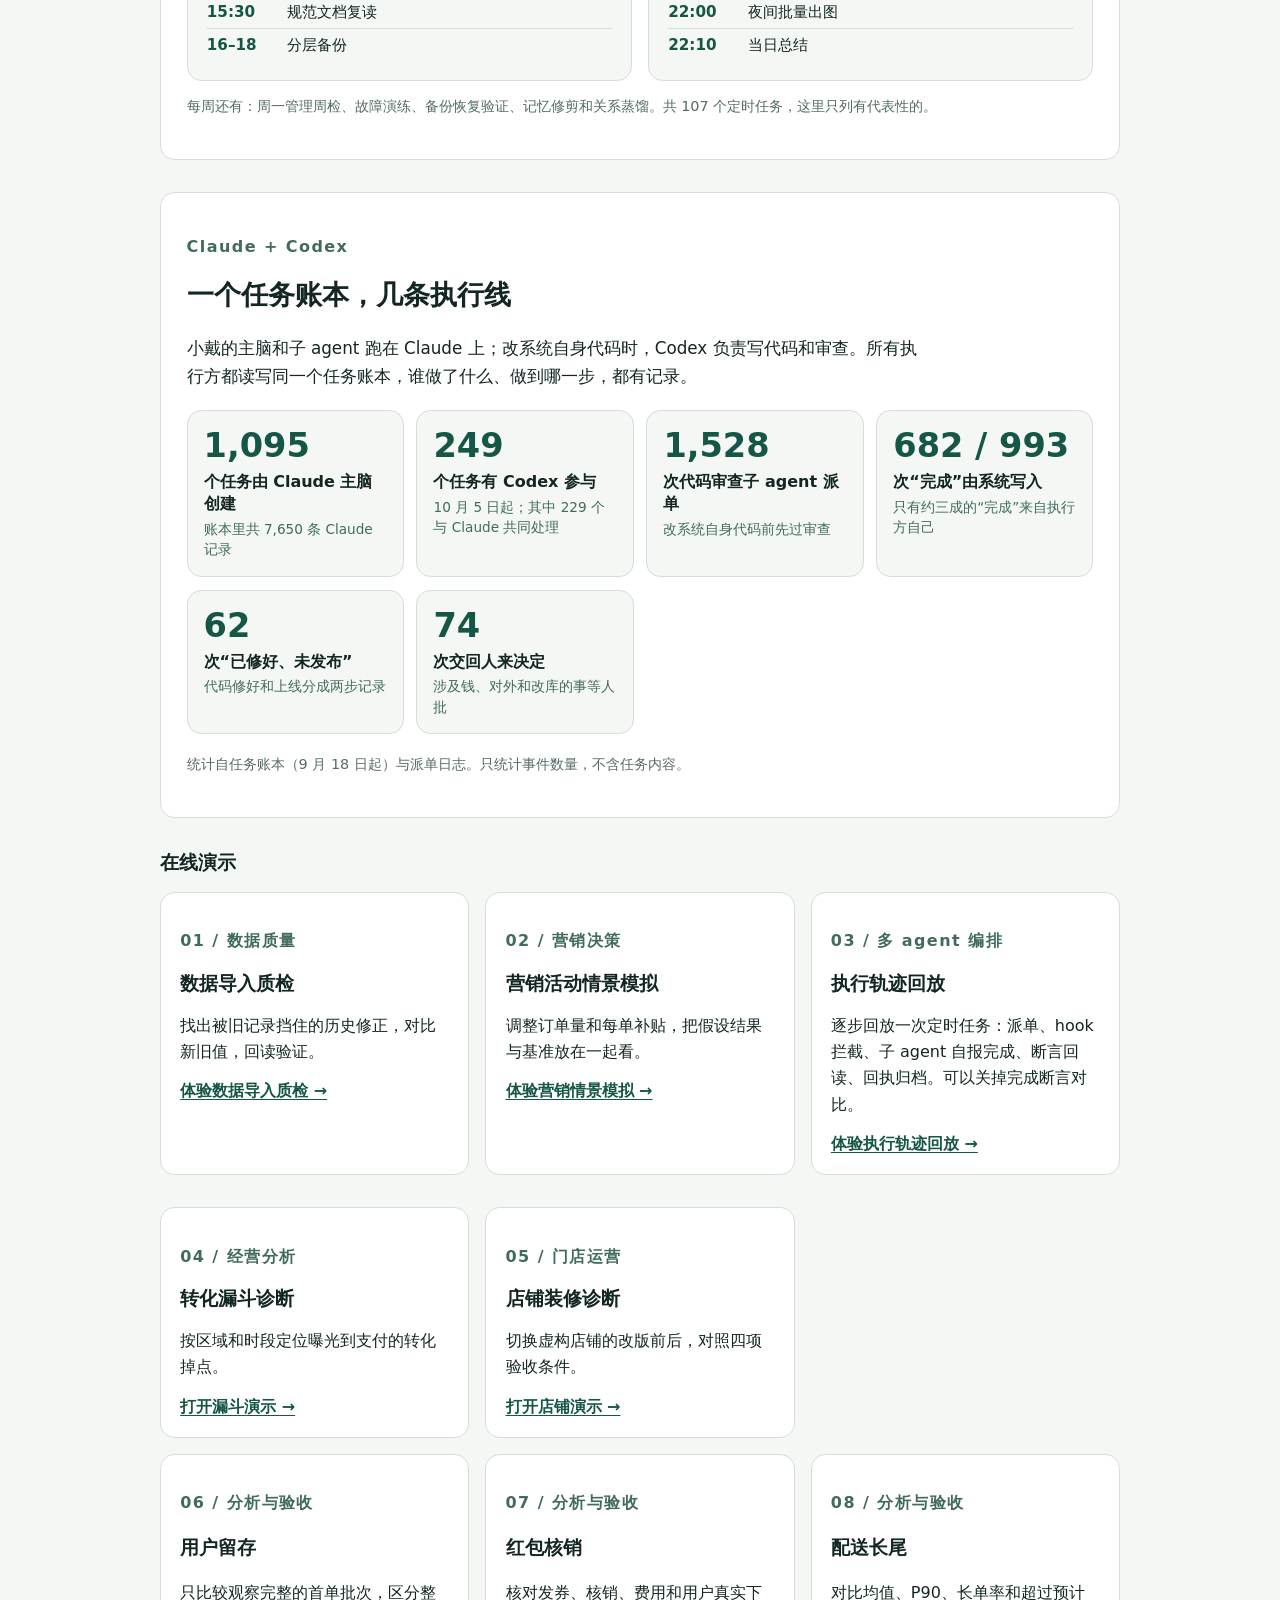
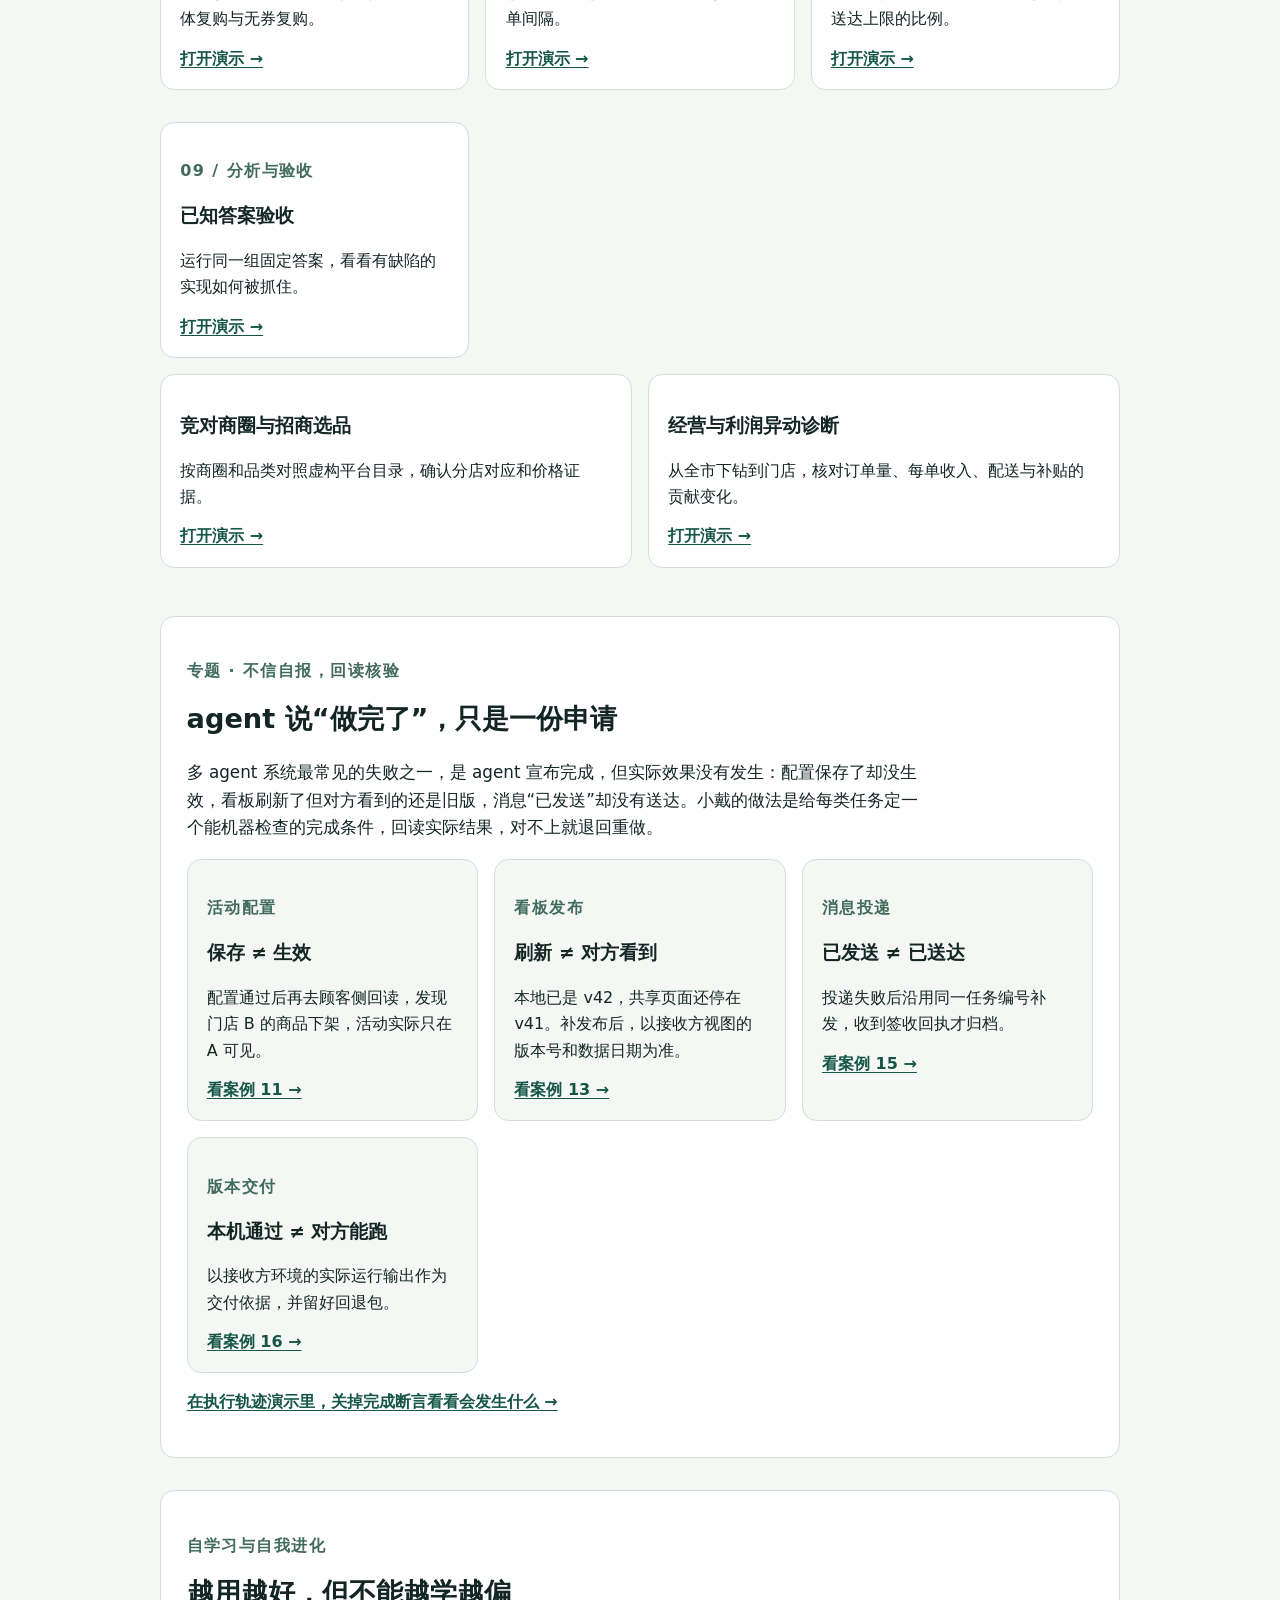
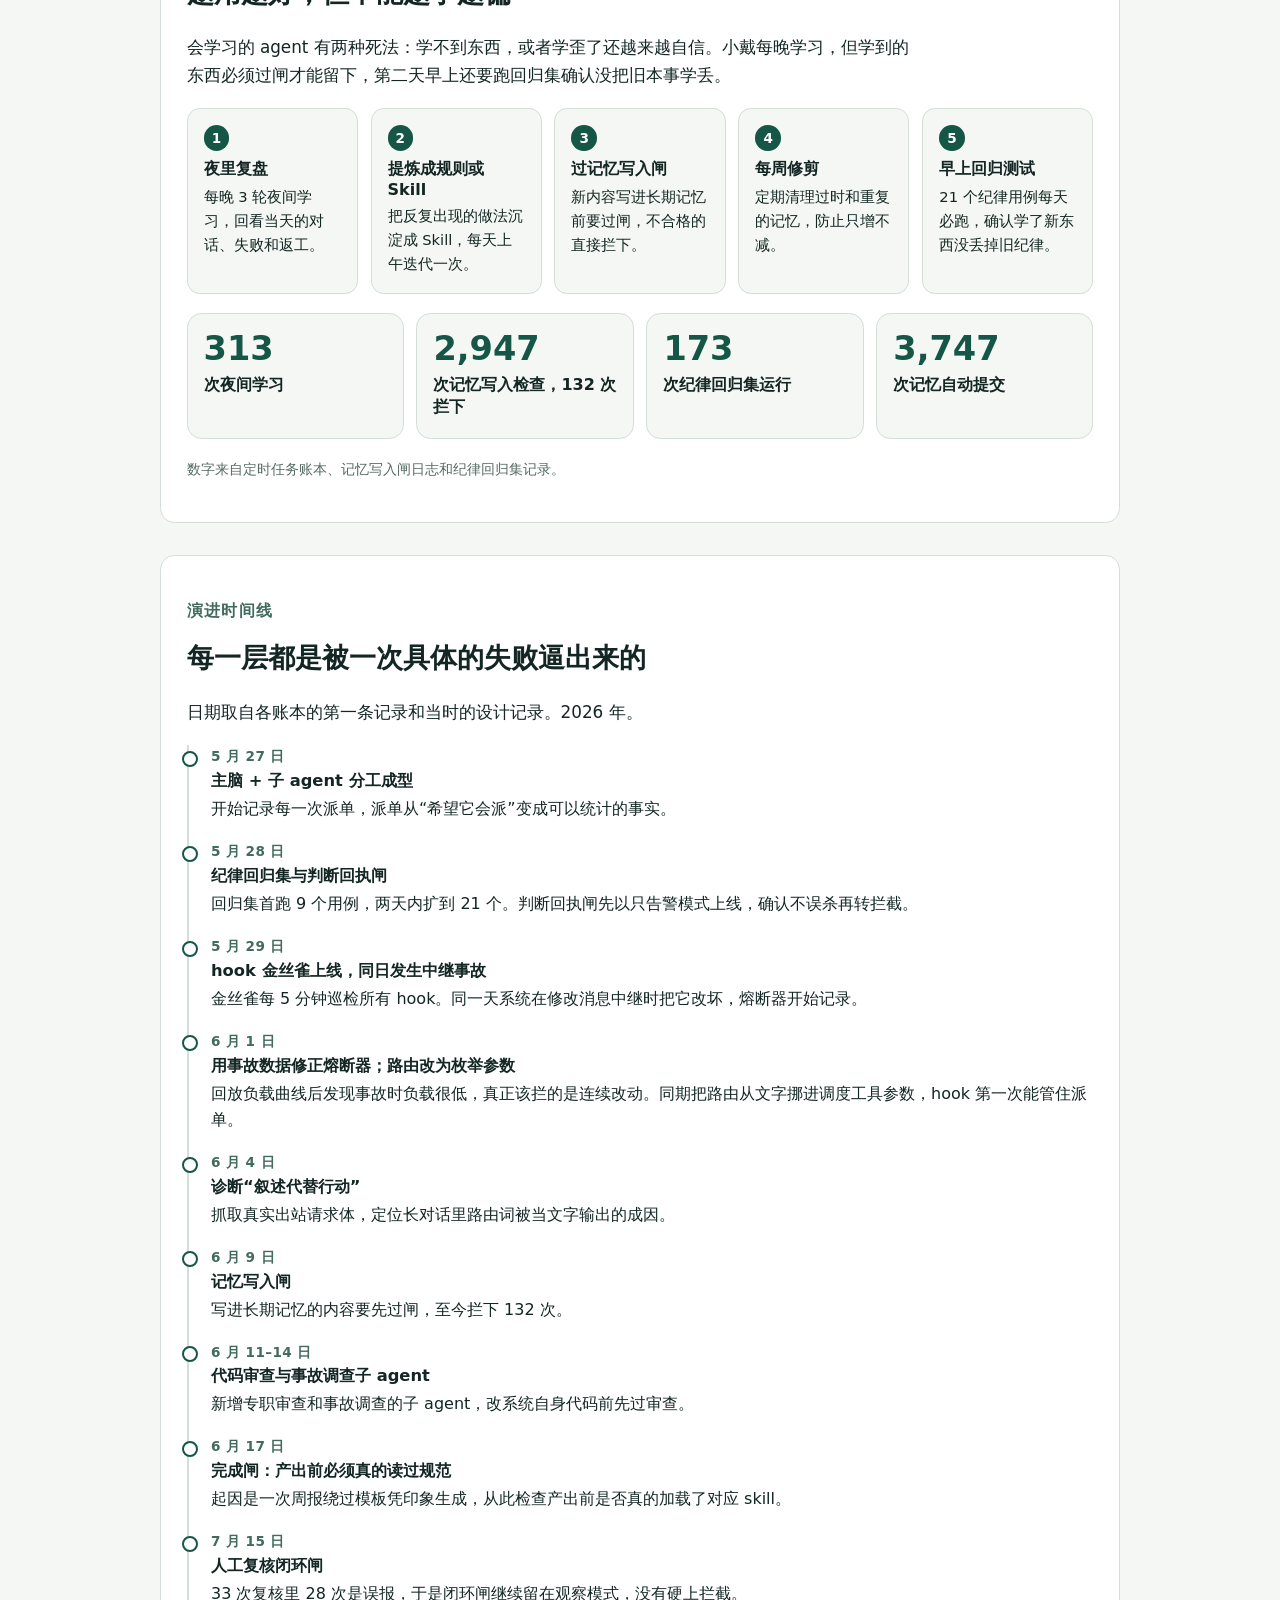
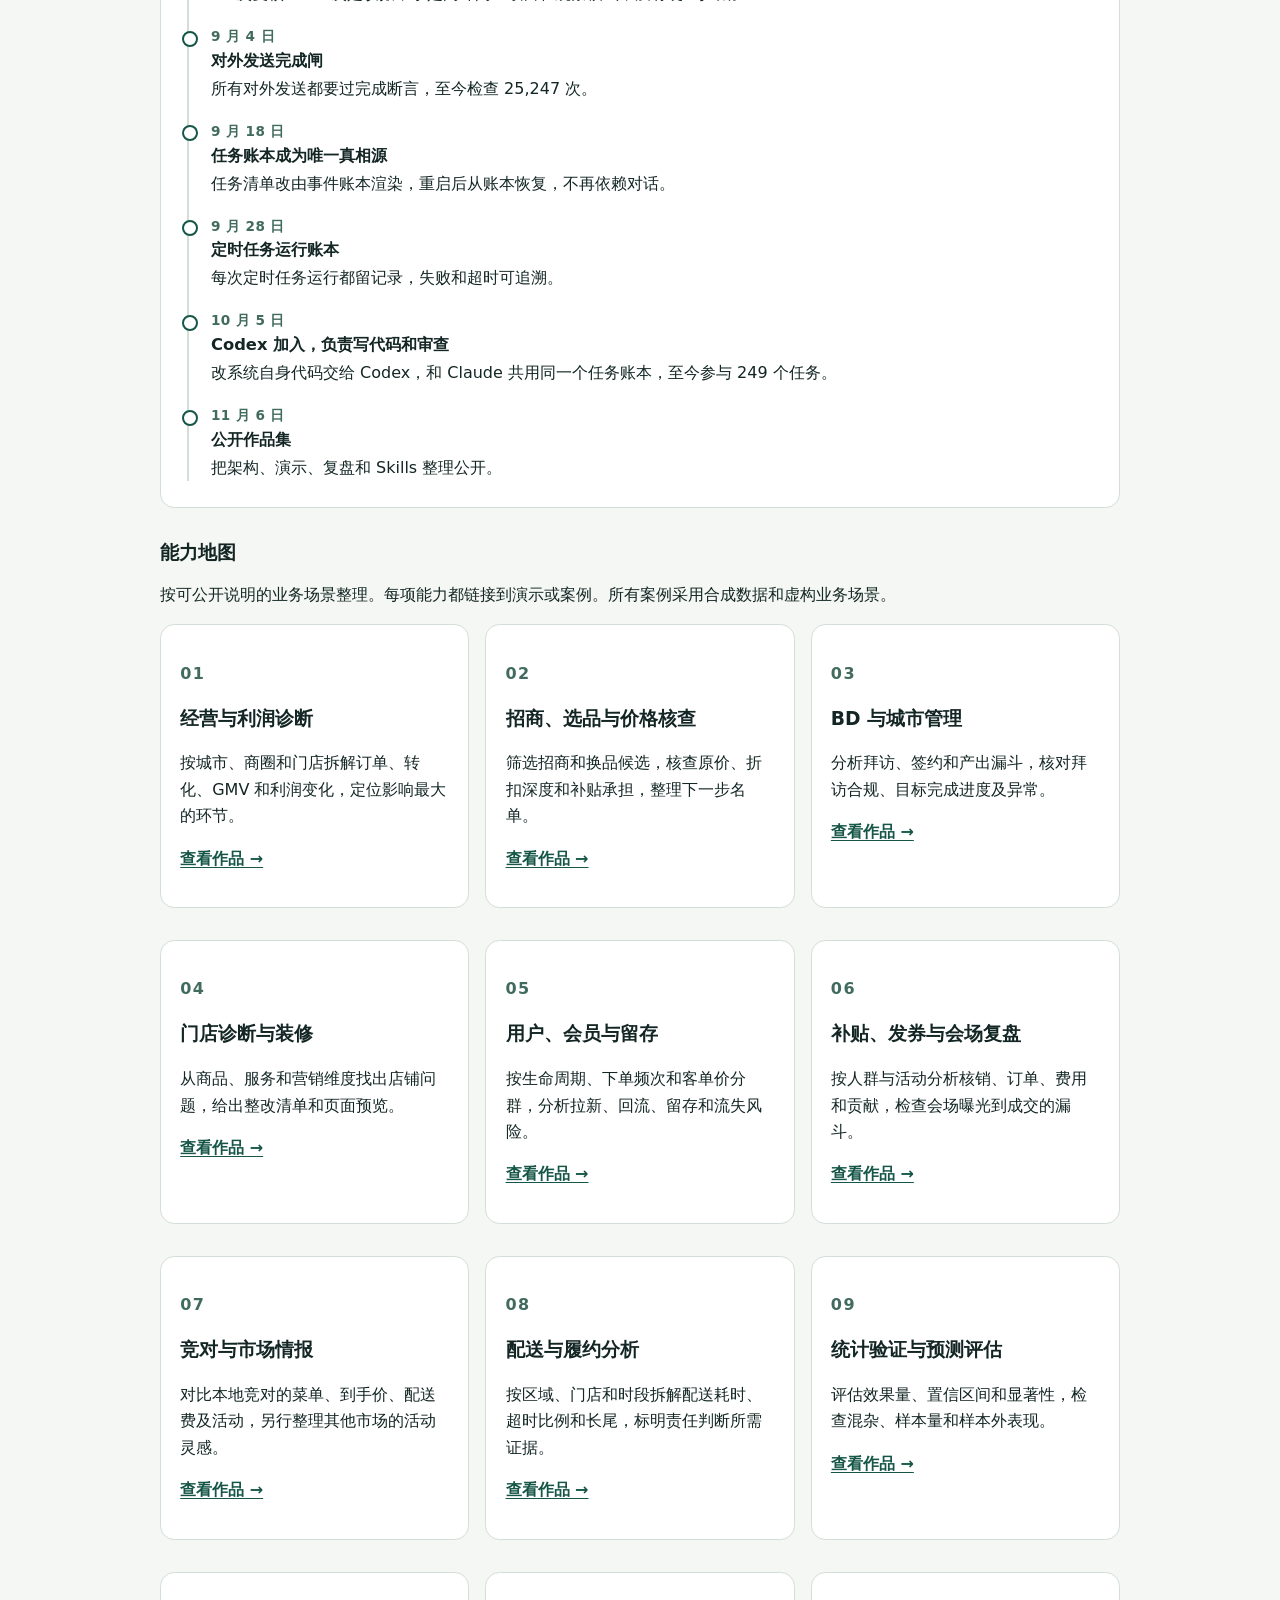
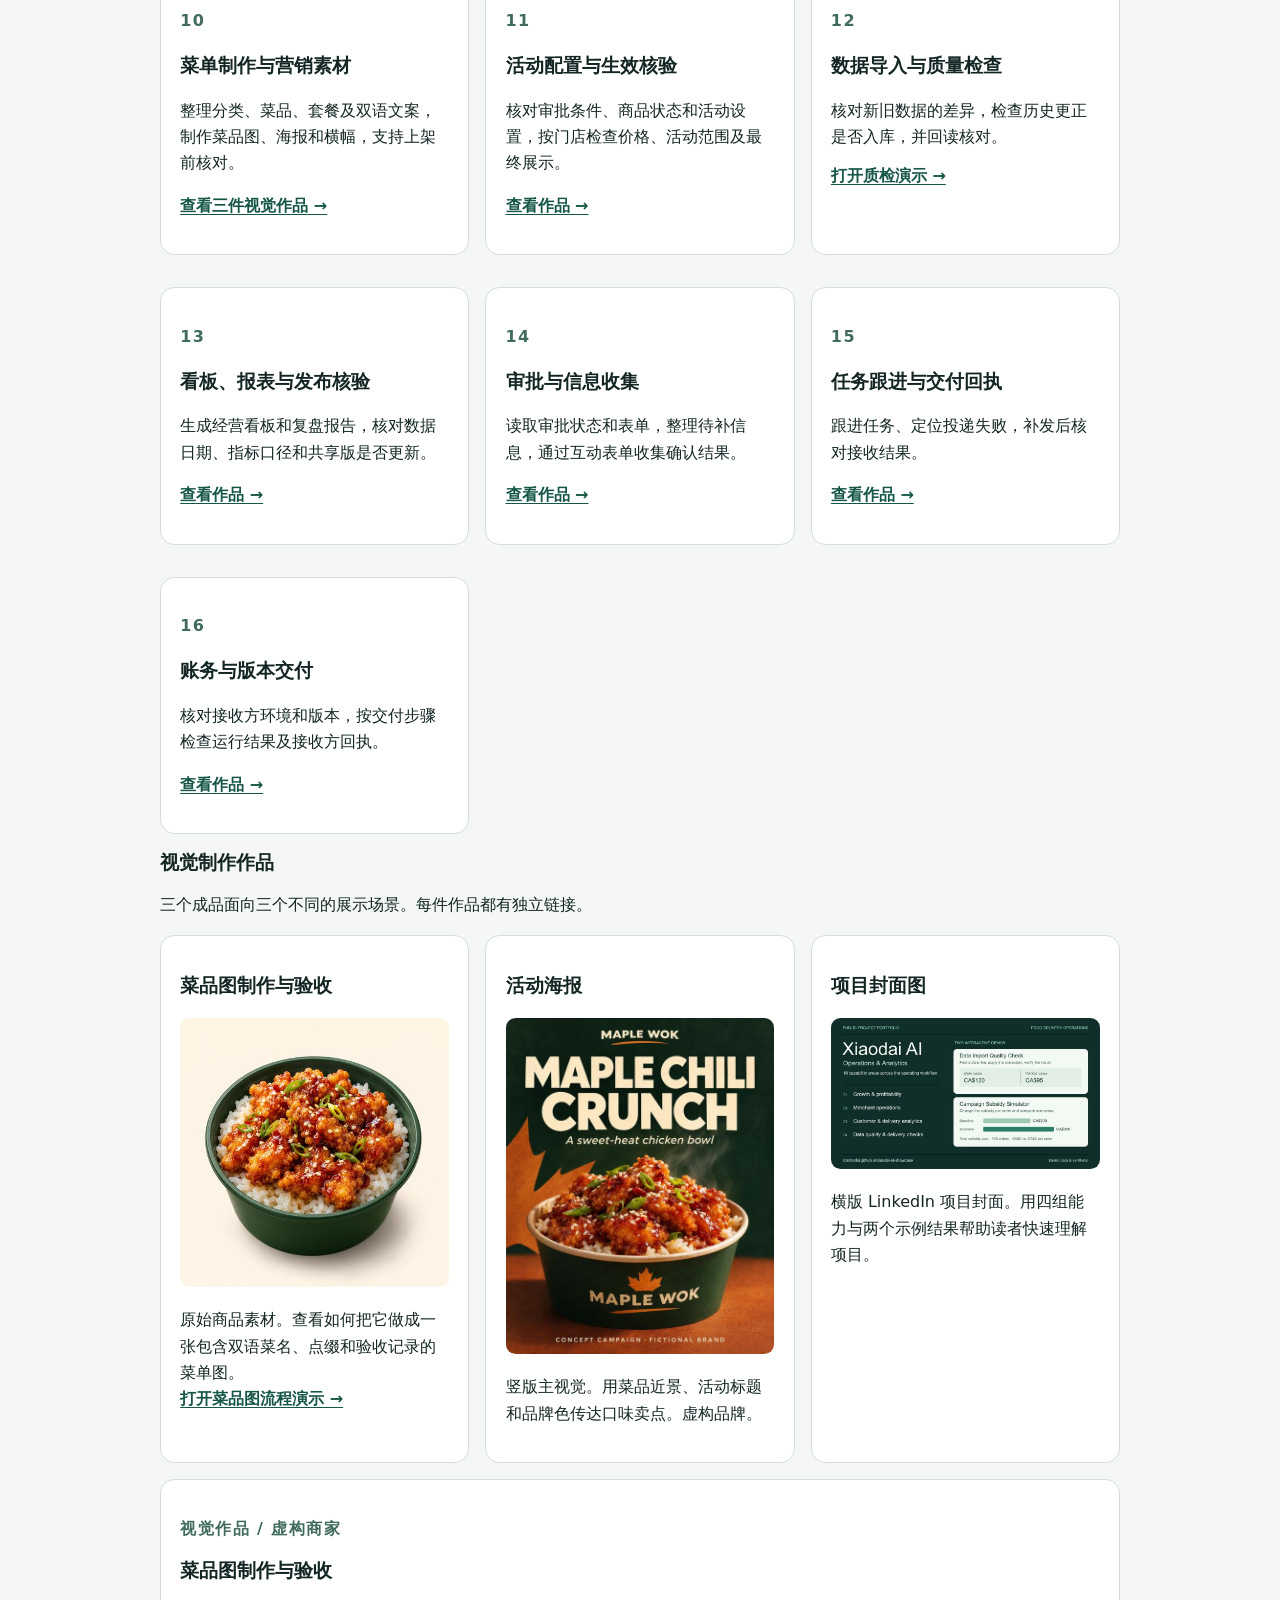
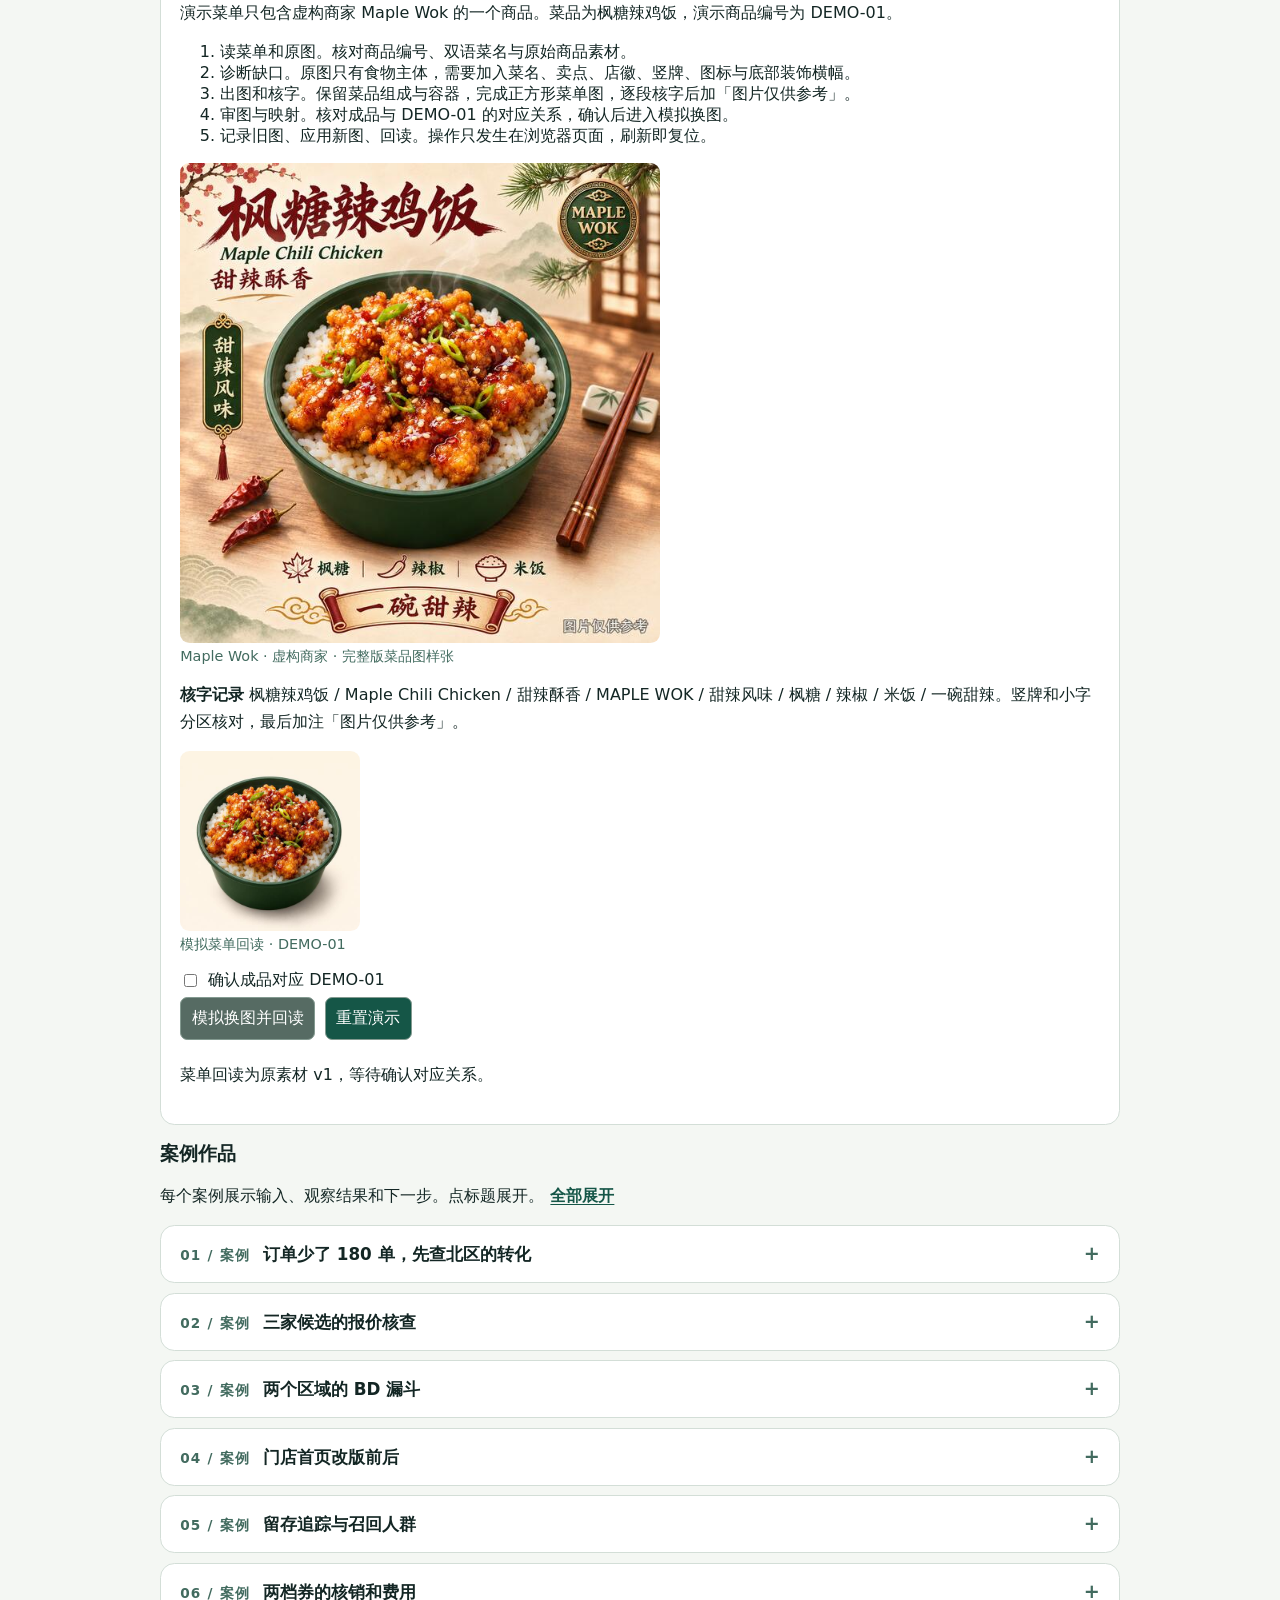
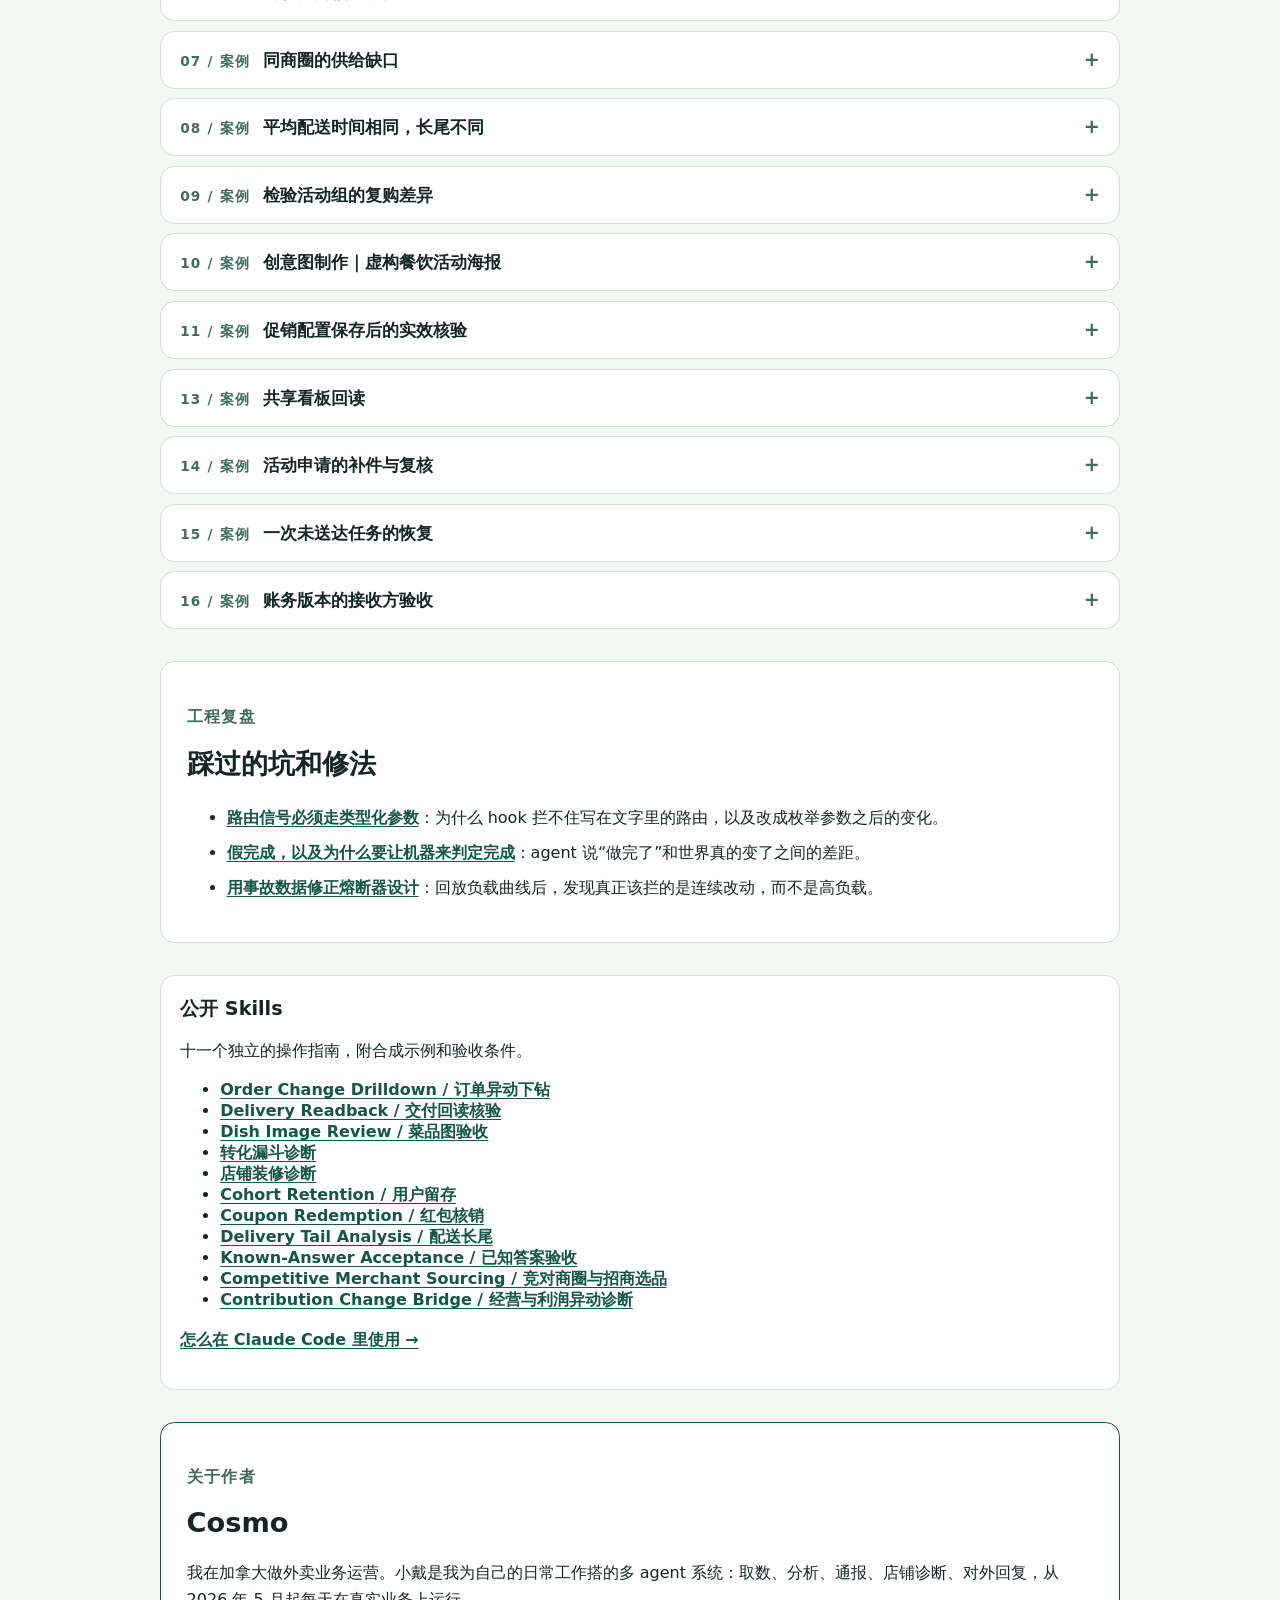
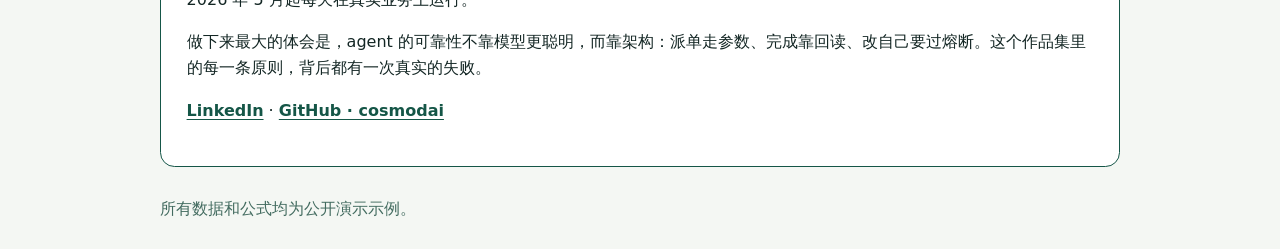
==== commit 03df8517: "Add Xiaodai's day, Claude + Codex collaboration and self-learning sections from ledger data; Codex n" ====
--- a/index.html
+++ b/index.html
@@ -10,16 +10,16 @@
 <meta property="og:title" content="小戴 AI · 多 agent 运营系统作品集">
 <meta property="og:description" content="小戴是一个跑在真实外卖业务上的多 agent 运营系统：主脑调度、子 agent 分工、hook 治理、回读核验。含架构、交互演示、案例与工程复盘。Multi-agent ops system portfolio.">
 <meta property="og:url" content="https://cosmodai.github.io/xiaodai-ai-showcase/">
-<meta property="og:image" content="https://cosmodai.github.io/xiaodai-ai-showcase/assets/project-cover.jpg">
-<meta property="og:image:width" content="900">
-<meta property="og:image:height" content="506">
-<meta property="og:image:alt" content="小戴 AI 项目封面：多 agent 运营系统作品集">
+<meta property="og:image" content="https://cosmodai.github.io/xiaodai-ai-showcase/assets/social-card.jpg">
+<meta property="og:image:width" content="1200">
+<meta property="og:image:height" content="627">
+<meta property="og:image:alt" content="Xiaodai AI：跑在真实业务上的多 agent 系统，含运行数据">
 <meta name="twitter:card" content="summary_large_image">
 <link rel="icon" href="assets/favicon.svg" type="image/svg+xml">
-<link rel="stylesheet" href="style.css?v=20261106-4">
+<link rel="stylesheet" href="style.css?v=20261106-6">
 </head>
 <body>
-<nav id="nav-zh">小戴 AI / 作品集 · <a href="#how">怎么运作</a> · <a href="#numbers">运行数据</a> · <a href="#demos">在线演示</a> · <a href="#verify">回读核验</a> · <a href="#timeline">时间线</a> · <a href="#capabilities">能力地图</a> · <a href="#creative">视觉作品</a> · <a href="#docs">工程复盘</a> · <a href="#skills">公开 Skills</a> · <a href="#about">关于作者</a> · <a href="?lang=en" lang="en">English</a></nav>
+<nav id="nav-zh">小戴 AI / 作品集 · <a href="#how">怎么运作</a> · <a href="#numbers">运行数据</a> · <a href="#day">一天</a> · <a href="#team">协作</a> · <a href="#demos">在线演示</a> · <a href="#verify">回读核验</a> · <a href="#learning">自学习</a> · <a href="#timeline">时间线</a> · <a href="#capabilities">能力地图</a> · <a href="#creative">视觉作品</a> · <a href="#docs">工程复盘</a> · <a href="#skills">公开 Skills</a> · <a href="#about">关于作者</a> · <a href="?lang=en" lang="en">English</a></nav>
 <main id="main-zh">
 <header>
 <p class="kicker">XIAODAI AI · 公开演示</p>
@@ -95,6 +95,8 @@
 <div class="stats"><article class="stat"><p class="stat-num">163 天</p><p class="stat-label">在真实业务上连续运行</p><p class="stat-sub">2026 年 5 月 27 日起</p></article><article class="stat"><p class="stat-num">4,348</p><p class="stat-label">次派单给子 agent</p><p class="stat-sub">15 类子 agent（含 Claude Code 内置类型），1,108 次被标为高风险</p></article><article class="stat"><p class="stat-num">21,857</p><p class="stat-label">次定时任务运行</p><p class="stat-sub">107 个定时任务，96.9% 一次成功（9 月 28 日起）</p></article><article class="stat"><p class="stat-num">1,475</p><p class="stat-label">个任务进入任务账本</p><p class="stat-sub">任务账本是唯一真相源（9 月 18 日起）</p></article><article class="stat"><p class="stat-num">25,247</p><p class="stat-label">次对外发送经过完成闸</p><p class="stat-sub">79 次硬拦截，2,338 次影子记录（9 月 4 日起）</p></article><article class="stat"><p class="stat-num">523</p><p class="stat-label">次主脑想亲自下场被拦回</p><p class="stat-sub">执行闸共检查 6,087 次</p></article><article class="stat"><p class="stat-num">318</p><p class="stat-label">次判断回执不合格被拦</p><p class="stat-sub">缺验证依据、离谱百分比等</p></article><article class="stat"><p class="stat-num">17</p><p class="stat-label">次熔断器跳闸</p><p class="stat-sub">负载或连续改动超限时拒绝新动作</p></article></div>
 <p class="muted small">数据截至 2026 年 11 月 6 日。各账本开始记录的时间不同，括号里注明了起点。另有纪律回归集：21 个用例覆盖派单、拦截裸因果、完成前核验等核心纪律，已运行 173 次，最近一次全部通过。</p>
 </section>
+<section id="day" class="feature"><p class="kicker">小戴的一天</p><h2>没人叫它，它也在干活</h2><p class="lead">下面的时间是小戴定时任务最近 39 天的实际运行时间（取中位数），不是计划表。白天对接人，夜里学习和维护自己。</p><div class="grid day"><article class="slot"><p class="slot-time">凌晨 00–06</p><h3>学习与维护</h3><ul><li><span class="clock">00–04</span>夜间学习，每晚 3 轮</li><li><span class="clock">02:20</span>整理小红书内容</li><li><span class="clock">02:30</span>全量备份</li><li><span class="clock">06:40</span>自学复盘</li></ul></article><article class="slot"><p class="slot-time">早上 07–10</p><h3>检查与开工</h3><ul><li><span class="clock">07:00</span>管理 agent 早检</li><li><span class="clock">07:30</span>晨间简报</li><li><span class="clock">08:00</span>市场新闻</li><li><span class="clock">08:10</span>纪律回归集 21 个用例</li><li><span class="clock">10:00</span>Skill 迭代</li><li><span class="clock">10:15</span>早会</li></ul></article><article class="slot"><p class="slot-time">白天 11–18</p><h3>运营与对接</h3><ul><li><span class="clock">11:00</span>每日编排，拉取当天数据</li><li><span class="clock">12:00</span>数据健康检查与午间日报</li><li><span class="clock">11/14/16</span>给两位同事的每日推送，各 3 次</li><li><span class="clock">15:30</span>规范文档复读</li><li><span class="clock">16–18</span>分层备份</li></ul></article><article class="slot"><p class="slot-time">晚上 21–23</p><h3>收尾与自查</h3><ul><li><span class="clock">21:00</span>管理 agent 晚检</li><li><span class="clock">21:20</span>迭代建议</li><li><span class="clock">21:50</span>审计 agent 巡查</li><li><span class="clock">22:00</span>夜间批量出图</li><li><span class="clock">22:10</span>当日总结</li></ul></article></div><p class="muted small">每周还有：周一管理周检、故障演练、备份恢复验证、记忆修剪和关系蒸馏。共 107 个定时任务，这里只列有代表性的。</p></section>
+<section id="team" class="feature"><p class="kicker">Claude + Codex</p><h2>一个任务账本，几条执行线</h2><p class="lead">小戴的主脑和子 agent 跑在 Claude 上；改系统自身代码时，Codex 负责写代码和审查。所有执行方都读写同一个任务账本，谁做了什么、做到哪一步，都有记录。</p><div class="stats"><article class="stat"><p class="stat-num">1,095</p><p class="stat-label">个任务由 Claude 主脑创建</p><p class="stat-sub">账本里共 7,650 条 Claude 记录</p></article><article class="stat"><p class="stat-num">249</p><p class="stat-label">个任务有 Codex 参与</p><p class="stat-sub">10 月 5 日起；其中 229 个与 Claude 共同处理</p></article><article class="stat"><p class="stat-num">1,528</p><p class="stat-label">次代码审查子 agent 派单</p><p class="stat-sub">改系统自身代码前先过审查</p></article><article class="stat"><p class="stat-num">682 / 993</p><p class="stat-label">次“完成”由系统写入</p><p class="stat-sub">只有约三成的“完成”来自执行方自己</p></article><article class="stat"><p class="stat-num">62</p><p class="stat-label">次“已修好、未发布”</p><p class="stat-sub">代码修好和上线分成两步记录</p></article><article class="stat"><p class="stat-num">74</p><p class="stat-label">次交回人来决定</p><p class="stat-sub">涉及钱、对外和改库的事等人批</p></article></div><p class="muted small">统计自任务账本（9 月 18 日起）与派单日志。只统计事件数量，不含任务内容。</p></section>
 <h2 id="demos">在线演示</h2>
 <div class="grid">
 <article>
@@ -142,7 +144,8 @@
 </div>
 <p><a href="trace.html">在执行轨迹演示里，关掉完成断言看看会发生什么 →</a></p>
 </section>
-<section id="timeline" class="feature"><p class="kicker">演进时间线</p><h2>每一层都是被一次具体的失败逼出来的</h2><p class="lead">日期取自各账本的第一条记录和当时的设计记录。2026 年。</p><ol class="timeline"><li><p class="tl-date">5 月 27 日</p><h3>主脑 + 子 agent 分工成型</h3><p>开始记录每一次派单，派单从“希望它会派”变成可以统计的事实。</p></li><li><p class="tl-date">5 月 28 日</p><h3>纪律回归集与判断回执闸</h3><p>回归集首跑 9 个用例，两天内扩到 21 个。判断回执闸先以只告警模式上线，确认不误杀再转拦截。</p></li><li><p class="tl-date">5 月 29 日</p><h3>hook 金丝雀上线，同日发生中继事故</h3><p>金丝雀每 5 分钟巡检所有 hook。同一天系统在修改消息中继时把它改坏，熔断器开始记录。</p></li><li><p class="tl-date">6 月 1 日</p><h3>用事故数据修正熔断器；路由改为枚举参数</h3><p>回放负载曲线后发现事故时负载很低，真正该拦的是连续改动。同期把路由从文字挪进调度工具参数，hook 第一次能管住派单。</p></li><li><p class="tl-date">6 月 4 日</p><h3>诊断“叙述代替行动”</h3><p>抓取真实出站请求体，定位长对话里路由词被当文字输出的成因。</p></li><li><p class="tl-date">6 月 9 日</p><h3>记忆写入闸</h3><p>写进长期记忆的内容要先过闸，至今拦下 132 次。</p></li><li><p class="tl-date">6 月 11–14 日</p><h3>代码审查与事故调查子 agent</h3><p>新增专职审查和事故调查的子 agent，改系统自身代码前先过审查。</p></li><li><p class="tl-date">6 月 17 日</p><h3>完成闸：产出前必须真的读过规范</h3><p>起因是一次周报绕过模板凭印象生成，从此检查产出前是否真的加载了对应 skill。</p></li><li><p class="tl-date">7 月 15 日</p><h3>人工复核闭环闸</h3><p>33 次复核里 28 次是误报，于是闭环闸继续留在观察模式，没有硬上拦截。</p></li><li><p class="tl-date">9 月 4 日</p><h3>对外发送完成闸</h3><p>所有对外发送都要过完成断言，至今检查 25,247 次。</p></li><li><p class="tl-date">9 月 18 日</p><h3>任务账本成为唯一真相源</h3><p>任务清单改由事件账本渲染，重启后从账本恢复，不再依赖对话。</p></li><li><p class="tl-date">9 月 28 日</p><h3>定时任务运行账本</h3><p>每次定时任务运行都留记录，失败和超时可追溯。</p></li><li><p class="tl-date">11 月 6 日</p><h3>公开作品集</h3><p>把架构、演示、复盘和 Skills 整理公开。</p></li></ol></section>
+<section id="learning" class="feature"><p class="kicker">自学习与自我进化</p><h2>越用越好，但不能越学越偏</h2><p class="lead">会学习的 agent 有两种死法：学不到东西，或者学歪了还越来越自信。小戴每晚学习，但学到的东西必须过闸才能留下，第二天早上还要跑回归集确认没把旧本事学丢。</p><ol class="steps-flow"><li><h3>夜里复盘</h3><p>每晚 3 轮夜间学习，回看当天的对话、失败和返工。</p></li><li><h3>提炼成规则或 Skill</h3><p>把反复出现的做法沉淀成 Skill，每天上午迭代一次。</p></li><li><h3>过记忆写入闸</h3><p>新内容写进长期记忆前要过闸，不合格的直接拦下。</p></li><li><h3>每周修剪</h3><p>定期清理过时和重复的记忆，防止只增不减。</p></li><li><h3>早上回归测试</h3><p>21 个纪律用例每天必跑，确认学了新东西没丢掉旧纪律。</p></li></ol><div class="stats"><article class="stat"><p class="stat-num">313</p><p class="stat-label">次夜间学习</p></article><article class="stat"><p class="stat-num">2,947</p><p class="stat-label">次记忆写入检查，132 次拦下</p></article><article class="stat"><p class="stat-num">173</p><p class="stat-label">次纪律回归集运行</p></article><article class="stat"><p class="stat-num">3,747</p><p class="stat-label">次记忆自动提交</p></article></div><p class="muted small">数字来自定时任务账本、记忆写入闸日志和纪律回归集记录。</p></section>
+<section id="timeline" class="feature"><p class="kicker">演进时间线</p><h2>每一层都是被一次具体的失败逼出来的</h2><p class="lead">日期取自各账本的第一条记录和当时的设计记录。2026 年。</p><ol class="timeline"><li><p class="tl-date">5 月 27 日</p><h3>主脑 + 子 agent 分工成型</h3><p>开始记录每一次派单，派单从“希望它会派”变成可以统计的事实。</p></li><li><p class="tl-date">5 月 28 日</p><h3>纪律回归集与判断回执闸</h3><p>回归集首跑 9 个用例，两天内扩到 21 个。判断回执闸先以只告警模式上线，确认不误杀再转拦截。</p></li><li><p class="tl-date">5 月 29 日</p><h3>hook 金丝雀上线，同日发生中继事故</h3><p>金丝雀每 5 分钟巡检所有 hook。同一天系统在修改消息中继时把它改坏，熔断器开始记录。</p></li><li><p class="tl-date">6 月 1 日</p><h3>用事故数据修正熔断器；路由改为枚举参数</h3><p>回放负载曲线后发现事故时负载很低，真正该拦的是连续改动。同期把路由从文字挪进调度工具参数，hook 第一次能管住派单。</p></li><li><p class="tl-date">6 月 4 日</p><h3>诊断“叙述代替行动”</h3><p>抓取真实出站请求体，定位长对话里路由词被当文字输出的成因。</p></li><li><p class="tl-date">6 月 9 日</p><h3>记忆写入闸</h3><p>写进长期记忆的内容要先过闸，至今拦下 132 次。</p></li><li><p class="tl-date">6 月 11–14 日</p><h3>代码审查与事故调查子 agent</h3><p>新增专职审查和事故调查的子 agent，改系统自身代码前先过审查。</p></li><li><p class="tl-date">6 月 17 日</p><h3>完成闸：产出前必须真的读过规范</h3><p>起因是一次周报绕过模板凭印象生成，从此检查产出前是否真的加载了对应 skill。</p></li><li><p class="tl-date">7 月 15 日</p><h3>人工复核闭环闸</h3><p>33 次复核里 28 次是误报，于是闭环闸继续留在观察模式，没有硬上拦截。</p></li><li><p class="tl-date">9 月 4 日</p><h3>对外发送完成闸</h3><p>所有对外发送都要过完成断言，至今检查 25,247 次。</p></li><li><p class="tl-date">9 月 18 日</p><h3>任务账本成为唯一真相源</h3><p>任务清单改由事件账本渲染，重启后从账本恢复，不再依赖对话。</p></li><li><p class="tl-date">9 月 28 日</p><h3>定时任务运行账本</h3><p>每次定时任务运行都留记录，失败和超时可追溯。</p></li><li><p class="tl-date">10 月 5 日</p><h3>Codex 加入，负责写代码和审查</h3><p>改系统自身代码交给 Codex，和 Claude 共用同一个任务账本，至今参与 249 个任务。</p></li><li><p class="tl-date">11 月 6 日</p><h3>公开作品集</h3><p>把架构、演示、复盘和 Skills 整理公开。</p></li></ol></section>
 <div id="capabilities">
 <h2>能力地图</h2>
 <p>按可公开说明的业务场景整理。每项能力都链接到演示或案例。所有案例采用合成数据和虚构业务场景。</p>
@@ -333,7 +336,7 @@
 
 <footer>所有数据和公式均为公开演示示例。</footer>
 </main>
-<template id="english-page"><nav lang="en">Xiaodai AI / Portfolio · <a href="#how">Architecture</a> · <a href="#numbers">In production</a> · <a href="#demos">Demos</a> · <a href="#capabilities">Capabilities</a> · <a href="#verify">Verification</a> · <a href="#creative">Visual work</a> · <a href="#skills">Skills</a> · <a href="#about">About</a> · <a href="#timeline">Timeline</a> · <a href="#docs">Notes</a> · <a href="./" lang="zh-Hans">中文</a></nav>
+<template id="english-page"><nav lang="en">Xiaodai AI / Portfolio · <a href="#how">Architecture</a> · <a href="#numbers">In production</a> · <a href="#day">A day</a> · <a href="#team">Claude + Codex</a> · <a href="#demos">Demos</a> · <a href="#capabilities">Capabilities</a> · <a href="#verify">Verification</a> · <a href="#creative">Visual work</a> · <a href="#skills">Skills</a> · <a href="#about">About</a> · <a href="#learning">Learning</a> · <a href="#timeline">Timeline</a> · <a href="#docs">Notes</a> · <a href="./" lang="zh-Hans">中文</a></nav>
 <main lang="en">
 <header><p class="kicker">XIAODAI AI · PUBLIC PORTFOLIO</p><h1>Multi-agent operations for food delivery</h1><p>Xiaodai AI brings together operating analytics, merchant and customer workflows, and evidence-based delivery checks. The portfolio uses synthetic examples and fictional business scenarios.</p></header>
 <section id="how" class="feature"><h2>How it works</h2><p>Scheduled jobs, messages and manual requests enter through an orchestrator. It uses task context to route work to specialist agents. Checks run around tool calls and handoffs. Before a task closes, the workflow verifies the result and records the receipt.</p><div class="grid"><article><h3>Route</h3><p>Pass the destination as a structured tool argument.</p></article><article><h3>Check</h3><p>Validate critical tool actions and stop a failing workflow.</p></article><article><h3>Verify</h3><p>Read the destination state and match the receipt to the task.</p></article></div></section>
@@ -344,6 +347,8 @@
 <div class="stats"><article class="stat"><p class="stat-num">163 days</p><p class="stat-label">running on a live business</p><p class="stat-sub">since May 27, 2026</p></article><article class="stat"><p class="stat-num">4,348</p><p class="stat-label">dispatches to subagents</p><p class="stat-sub">15 subagent types including Claude Code built-ins; 1,108 rated high-risk</p></article><article class="stat"><p class="stat-num">21,857</p><p class="stat-label">scheduled job runs</p><p class="stat-sub">107 jobs, 96.9% succeed first try (since Sep 28)</p></article><article class="stat"><p class="stat-num">1,475</p><p class="stat-label">tasks in the task ledger</p><p class="stat-sub">the ledger is the single source of truth (since Sep 18)</p></article><article class="stat"><p class="stat-num">25,247</p><p class="stat-label">outgoing sends checked by the completion gate</p><p class="stat-sub">79 hard blocks, 2,338 shadow records (since Sep 4)</p></article><article class="stat"><p class="stat-num">523</p><p class="stat-label">times the coordinator tried to do the work itself and was sent back</p><p class="stat-sub">out of 6,087 execution-gate checks</p></article><article class="stat"><p class="stat-num">318</p><p class="stat-label">judgment receipts rejected</p><p class="stat-sub">missing evidence, implausible percentages and more</p></article><article class="stat"><p class="stat-num">17</p><p class="stat-label">circuit-breaker trips</p><p class="stat-sub">new actions refused under high load or consecutive edits</p></article></div>
 <p class="muted small">As of November 6, 2026. Each ledger started on a different date, noted in brackets. A discipline regression suite of 21 cases (dispatching, blocking unsupported causal claims, verifying before claiming done) has run 173 times; the latest run passed every case.</p>
 </section>
+<section id="day" class="feature"><p class="kicker">Xiaodai's day</p><h2>It works when nobody asks</h2><p class="lead">Times below are the actual run times of Xiaodai's scheduled jobs over the last 39 days (medians), not a plan. Daytime is for people; night is for learning and maintenance.</p><div class="grid day"><article class="slot"><p class="slot-time">Night 00–06</p><h3>Learning and upkeep</h3><ul><li><span class="clock">00–04</span>Night learning, 3 rounds</li><li><span class="clock">02:20</span>Social content prep</li><li><span class="clock">02:30</span>Full backup</li><li><span class="clock">06:40</span>Self-study review</li></ul></article><article class="slot"><p class="slot-time">Morning 07–10</p><h3>Checks and kickoff</h3><ul><li><span class="clock">07:00</span>Manager agent morning check</li><li><span class="clock">07:30</span>Morning brief</li><li><span class="clock">08:00</span>Market news</li><li><span class="clock">08:10</span>21-case discipline regression suite</li><li><span class="clock">10:00</span>Skill iteration</li><li><span class="clock">10:15</span>Stand-up</li></ul></article><article class="slot"><p class="slot-time">Day 11–18</p><h3>Operations and people</h3><ul><li><span class="clock">11:00</span>Daily orchestration and data pull</li><li><span class="clock">12:00</span>Data health check and midday report</li><li><span class="clock">11/14/16</span>Daily pushes to two colleagues, 3 each</li><li><span class="clock">15:30</span>Re-reads the spec documents</li><li><span class="clock">16–18</span>Tiered backups</li></ul></article><article class="slot"><p class="slot-time">Evening 21–23</p><h3>Wrap-up and self-audit</h3><ul><li><span class="clock">21:00</span>Manager agent evening check</li><li><span class="clock">21:20</span>Iteration advice</li><li><span class="clock">21:50</span>Auditor agent sweep</li><li><span class="clock">22:00</span>Night image batch</li><li><span class="clock">22:10</span>End-of-day summary</li></ul></article></div><p class="muted small">Weekly: Monday manager review, fault drill, backup restore check, memory pruning and relationship distillation. 107 scheduled jobs in total; only representative ones shown.</p></section>
+<section id="team" class="feature"><p class="kicker">Claude + Codex</p><h2>One task ledger, several executors</h2><p class="lead">Xiaodai's coordinator and subagents run on Claude. When the system changes its own code, Codex writes and reviews it. Every executor reads and writes the same task ledger, so who did what and how far it got is always on record.</p><div class="stats"><article class="stat"><p class="stat-num">1,095</p><p class="stat-label">tasks created by the Claude coordinator</p><p class="stat-sub">7,650 Claude events in the ledger</p></article><article class="stat"><p class="stat-num">249</p><p class="stat-label">tasks involving Codex</p><p class="stat-sub">since Oct 5; 229 of them shared with Claude</p></article><article class="stat"><p class="stat-num">1,528</p><p class="stat-label">dispatches to the code-review subagent</p><p class="stat-sub">changes to the system's own code are reviewed first</p></article><article class="stat"><p class="stat-num">682 / 993</p><p class="stat-label">"done" transitions written by the system</p><p class="stat-sub">only about a third came from the executor itself</p></article><article class="stat"><p class="stat-num">62</p><p class="stat-label">"fixed, not yet released" records</p><p class="stat-sub">fixing and shipping are tracked as separate steps</p></article><article class="stat"><p class="stat-num">74</p><p class="stat-label">hand-offs back to a human</p><p class="stat-sub">money, external sends and data changes wait for approval</p></article></div><p class="muted small">Counted from the task ledger (since Sep 18) and dispatch logs. Event counts only, no task content.</p></section>
 <h2 id="demos">Interactive demos</h2><p>The data import and campaign demos use Chinese labels. The other demos have English interfaces.</p>
 <div class="grid">
 <article><p class="kicker">01 / Data quality</p><h3>Data Import Quality Check</h3><p>Simulate retaining an old fee, apply a correction and verify the new value.</p><a href="import.html">Open data quality demo →</a></article>
@@ -371,7 +376,8 @@
 <article><h3>Project cover</h3><img data-preview="#linkedin-cover img" alt="Xiaodai AI project cover" style="width:100%;height:auto;border-radius:.6rem"><p>A landscape project cover with representative demo results.</p></article>
 </div><p><a href="./#dish-workflow">See the full dish artwork and review simulation (Chinese) →</a></p>
 <section id="skills"><h2>Public skills</h2><p>Standalone workflows with synthetic examples and explicit acceptance criteria.</p><ul><li><a href="https://github.com/cosmodai/xiaodai-ai-showcase/blob/main/skills/order-change-drilldown/SKILL.md">Order Change Drilldown / 订单异动下钻</a></li><li><a href="https://github.com/cosmodai/xiaodai-ai-showcase/blob/main/skills/delivery-readback/SKILL.md">Delivery Readback / 交付回读核验</a></li><li><a href="https://github.com/cosmodai/xiaodai-ai-showcase/blob/main/skills/dish-image-review/SKILL.md">Dish Image Review / 菜品图验收</a></li><li><a href="https://github.com/cosmodai/xiaodai-ai-showcase/tree/main/skills/conversion-funnel-diagnostics">Conversion Funnel Diagnostics</a></li><li><a href="https://github.com/cosmodai/xiaodai-ai-showcase/tree/main/skills/storefront-audit">Storefront Audit</a></li><li><a href="https://github.com/cosmodai/xiaodai-ai-showcase/tree/main/skills/cohort-retention">Cohort Retention / 用户留存</a></li><li><a href="https://github.com/cosmodai/xiaodai-ai-showcase/tree/main/skills/coupon-redemption">Coupon Redemption / 红包核销</a></li><li><a href="https://github.com/cosmodai/xiaodai-ai-showcase/tree/main/skills/delivery-tail-analysis">Delivery Tail Analysis / 配送长尾</a></li><li><a href="https://github.com/cosmodai/xiaodai-ai-showcase/tree/main/skills/known-answer-acceptance">Known-Answer Acceptance / 已知答案验收</a></li><li><a href="https://github.com/cosmodai/xiaodai-ai-showcase/tree/main/skills/competitive-merchant-sourcing">Competitive Merchant Sourcing / 竞对商圈与招商选品</a></li><li><a href="https://github.com/cosmodai/xiaodai-ai-showcase/tree/main/skills/contribution-change-bridge">Contribution Change Bridge / 经营与利润异动诊断</a></li></ul><p><a href="https://github.com/cosmodai/xiaodai-ai-showcase/tree/main/skills#readme">How to use them in Claude Code →</a></p></section>
-<section id="timeline" class="feature"><p class="kicker">Timeline</p><h2>Every layer was forced by a specific failure</h2><p class="lead">Dates come from the first record in each ledger and the design notes at the time. All dates 2026.</p><ol class="timeline"><li><p class="tl-date">May 27</p><h3>Coordinator and subagents take shape</h3><p>Every dispatch is logged from here on, so "it should delegate" becomes something we can count.</p></li><li><p class="tl-date">May 28</p><h3>Regression suite and judgment receipts</h3><p>The suite starts with 9 cases and reaches 21 within two days. The judgment-receipt gate launches warn-only before it is allowed to block.</p></li><li><p class="tl-date">May 29</p><h3>Hook canary goes live; relay incident the same day</h3><p>A canary checks every hook every 5 minutes. That day the system broke its own message relay while editing it, and the circuit breaker starts logging.</p></li><li><p class="tl-date">Jun 1</p><h3>Breaker corrected with incident data; routing becomes an enum</h3><p>Replaying the load curve showed load was low at the incident; consecutive edits were the real signal. Routing moves from text into a dispatch-tool argument, so hooks can finally enforce it.</p></li><li><p class="tl-date">Jun 4</p><h3>Diagnosing "narration instead of action"</h3><p>Captured real outbound request bodies to find why routing words were emitted as text in long conversations.</p></li><li><p class="tl-date">Jun 9</p><h3>Memory write gate</h3><p>Anything written to long-term memory passes a gate first; 132 writes blocked so far.</p></li><li><p class="tl-date">Jun 11–14</p><h3>Code-review and incident subagents</h3><p>Dedicated subagents review changes to the system's own code and investigate incidents.</p></li><li><p class="tl-date">Jun 17</p><h3>Completion gate: read the spec before producing</h3><p>Triggered by a weekly report generated from memory instead of its template; output now checks the matching skill was actually loaded.</p></li><li><p class="tl-date">Jul 15</p><h3>Human review of the closure gate</h3><p>28 of 33 reviewed blocks were false positives, so the gate stayed in observe mode instead of blocking.</p></li><li><p class="tl-date">Sep 4</p><h3>Completion gate on every outgoing send</h3><p>All external sends pass completion assertions; 25,247 checked so far.</p></li><li><p class="tl-date">Sep 18</p><h3>Task ledger becomes the single source of truth</h3><p>The task list is rendered from an event ledger and restored from it after restarts, not from conversation.</p></li><li><p class="tl-date">Sep 28</p><h3>Scheduled-job ledger</h3><p>Every scheduled run is recorded, so failures and timeouts are traceable.</p></li><li><p class="tl-date">Nov 6</p><h3>Public portfolio</h3><p>Architecture, demos, write-ups and skills published.</p></li></ol></section>
+<section id="learning" class="feature"><p class="kicker">Self-learning</p><h2>Getting better without drifting</h2><p class="lead">Learning agents fail in two ways: they learn nothing, or they learn the wrong thing and grow more confident. Xiaodai learns every night, but anything it learns must pass a gate to stay, and a regression suite runs every morning to make sure old discipline was not lost.</p><ol class="steps-flow"><li><h3>Nightly review</h3><p>Three rounds of night learning go over the day's conversations, failures and rework.</p></li><li><h3>Distill into rules and skills</h3><p>Recurring practice becomes a skill; skills are iterated every morning.</p></li><li><h3>Pass the memory gate</h3><p>New long-term memories are checked before they are written; bad ones are blocked.</p></li><li><h3>Prune weekly</h3><p>Stale and duplicate memories are cleaned out so memory does not only grow.</p></li><li><h3>Morning regression</h3><p>21 discipline cases run daily to confirm nothing old was unlearned.</p></li></ol><div class="stats"><article class="stat"><p class="stat-num">313</p><p class="stat-label">night-learning runs</p></article><article class="stat"><p class="stat-num">2,947</p><p class="stat-label">memory-write checks, 132 blocked</p></article><article class="stat"><p class="stat-num">173</p><p class="stat-label">discipline-suite runs</p></article><article class="stat"><p class="stat-num">3,747</p><p class="stat-label">memory auto-commits</p></article></div><p class="muted small">From the scheduled-job ledger, the memory-gate log and discipline-suite records.</p></section>
+<section id="timeline" class="feature"><p class="kicker">Timeline</p><h2>Every layer was forced by a specific failure</h2><p class="lead">Dates come from the first record in each ledger and the design notes at the time. All dates 2026.</p><ol class="timeline"><li><p class="tl-date">May 27</p><h3>Coordinator and subagents take shape</h3><p>Every dispatch is logged from here on, so "it should delegate" becomes something we can count.</p></li><li><p class="tl-date">May 28</p><h3>Regression suite and judgment receipts</h3><p>The suite starts with 9 cases and reaches 21 within two days. The judgment-receipt gate launches warn-only before it is allowed to block.</p></li><li><p class="tl-date">May 29</p><h3>Hook canary goes live; relay incident the same day</h3><p>A canary checks every hook every 5 minutes. That day the system broke its own message relay while editing it, and the circuit breaker starts logging.</p></li><li><p class="tl-date">Jun 1</p><h3>Breaker corrected with incident data; routing becomes an enum</h3><p>Replaying the load curve showed load was low at the incident; consecutive edits were the real signal. Routing moves from text into a dispatch-tool argument, so hooks can finally enforce it.</p></li><li><p class="tl-date">Jun 4</p><h3>Diagnosing "narration instead of action"</h3><p>Captured real outbound request bodies to find why routing words were emitted as text in long conversations.</p></li><li><p class="tl-date">Jun 9</p><h3>Memory write gate</h3><p>Anything written to long-term memory passes a gate first; 132 writes blocked so far.</p></li><li><p class="tl-date">Jun 11–14</p><h3>Code-review and incident subagents</h3><p>Dedicated subagents review changes to the system's own code and investigate incidents.</p></li><li><p class="tl-date">Jun 17</p><h3>Completion gate: read the spec before producing</h3><p>Triggered by a weekly report generated from memory instead of its template; output now checks the matching skill was actually loaded.</p></li><li><p class="tl-date">Jul 15</p><h3>Human review of the closure gate</h3><p>28 of 33 reviewed blocks were false positives, so the gate stayed in observe mode instead of blocking.</p></li><li><p class="tl-date">Sep 4</p><h3>Completion gate on every outgoing send</h3><p>All external sends pass completion assertions; 25,247 checked so far.</p></li><li><p class="tl-date">Sep 18</p><h3>Task ledger becomes the single source of truth</h3><p>The task list is rendered from an event ledger and restored from it after restarts, not from conversation.</p></li><li><p class="tl-date">Sep 28</p><h3>Scheduled-job ledger</h3><p>Every scheduled run is recorded, so failures and timeouts are traceable.</p></li><li><p class="tl-date">Oct 5</p><h3>Codex joins to write and review code</h3><p>Changes to the system's own code go to Codex, sharing one task ledger with Claude; 249 tasks so far.</p></li><li><p class="tl-date">Nov 6</p><h3>Public portfolio</h3><p>Architecture, demos, write-ups and skills published.</p></li></ol></section>
 <section id="docs" class="feature"><p class="kicker">Engineering notes</p><h2>What broke, and how we fixed it</h2><ul class="docs"><li><a href="https://github.com/cosmodai/xiaodai-ai-showcase/blob/main/docs/en/01-routing-must-be-typed.md">Routing must be a typed argument</a>: why hooks cannot stop routing written as text, and what changed with an enum parameter.</li><li><a href="https://github.com/cosmodai/xiaodai-ai-showcase/blob/main/docs/en/02-phantom-done.md">Phantom completion, and letting the system decide “done”</a>: the gap between an agent saying it finished and the world actually changing.</li><li><a href="https://github.com/cosmodai/xiaodai-ai-showcase/blob/main/docs/en/03-circuit-breaker-from-incident-data.md">Correcting a circuit breaker with incident data</a>: replaying the load curve showed the breaker should catch consecutive edits, not high load.</li></ul></section>
 <section id="about" class="feature about">
 <p class="kicker">About</p>
--- a/style.css
+++ b/style.css
@@ -100,3 +100,18 @@
 .timeline h3 { margin: .15rem 0 .25rem; font-size: 1.02rem; }
 .timeline li > p:last-child { margin: 0; }
 .about { border-color: #155647; }
+/* 一天 */
+.day { margin-top: 1.2rem; }
+.feature .slot { background: #f4f7f3; margin: 0; }
+.slot-time { margin: 0; font-size: .85rem; font-weight: 700; color: #426b5f; letter-spacing: .04em; }
+.slot h3 { margin: .2rem 0 .6rem; }
+.slot ul { list-style: none; margin: 0; padding: 0; }
+.slot li { display: grid; grid-template-columns: 4.6rem 1fr; gap: .4rem; padding: .3rem 0; border-top: 1px solid #d3ded7; line-height: 1.45; font-size: .95rem; }
+.clock { font-variant-numeric: tabular-nums; color: #155647; font-weight: 650; }
+/* 自学习 */
+.steps-flow { list-style: none; counter-reset: f; padding: 0; margin: 1.2rem 0; display: grid; gap: .8rem; grid-template-columns: repeat(auto-fit, minmax(min(100%, 10.5rem), 1fr)); }
+.steps-flow li { counter-increment: f; background: #f4f7f3; border: 1px solid #d3ded7; border-radius: .8rem; padding: 1rem; position: relative; }
+.steps-flow li::before { content: counter(f); display: inline-grid; place-items: center; width: 1.6rem; height: 1.6rem; border-radius: 50%; background: #155647; color: #fff; font-weight: 700; font-size: .85rem; }
+.steps-flow h3 { margin: .5rem 0 .3rem; font-size: 1rem; }
+.steps-flow p { margin: 0; font-size: .92rem; }
+.grid.day { grid-template-columns: repeat(auto-fit, minmax(min(100%, 19rem), 1fr)); }
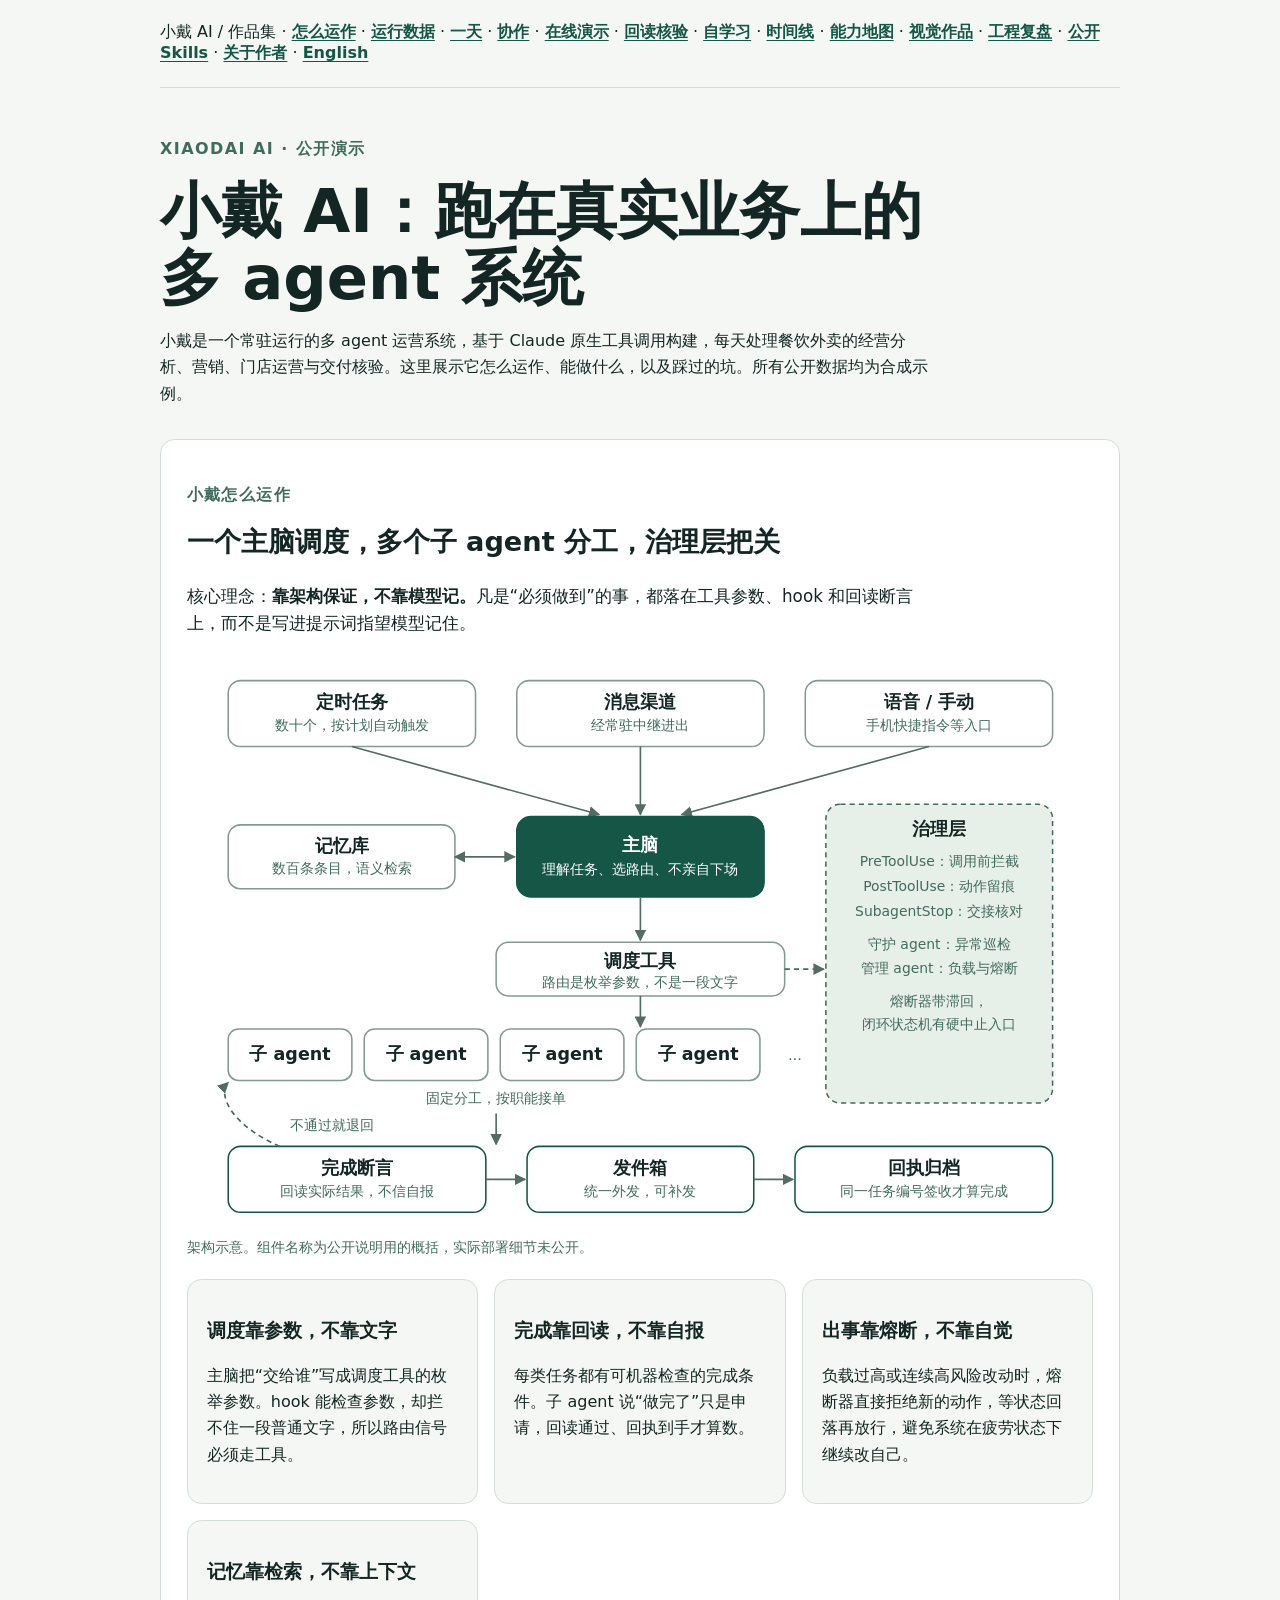
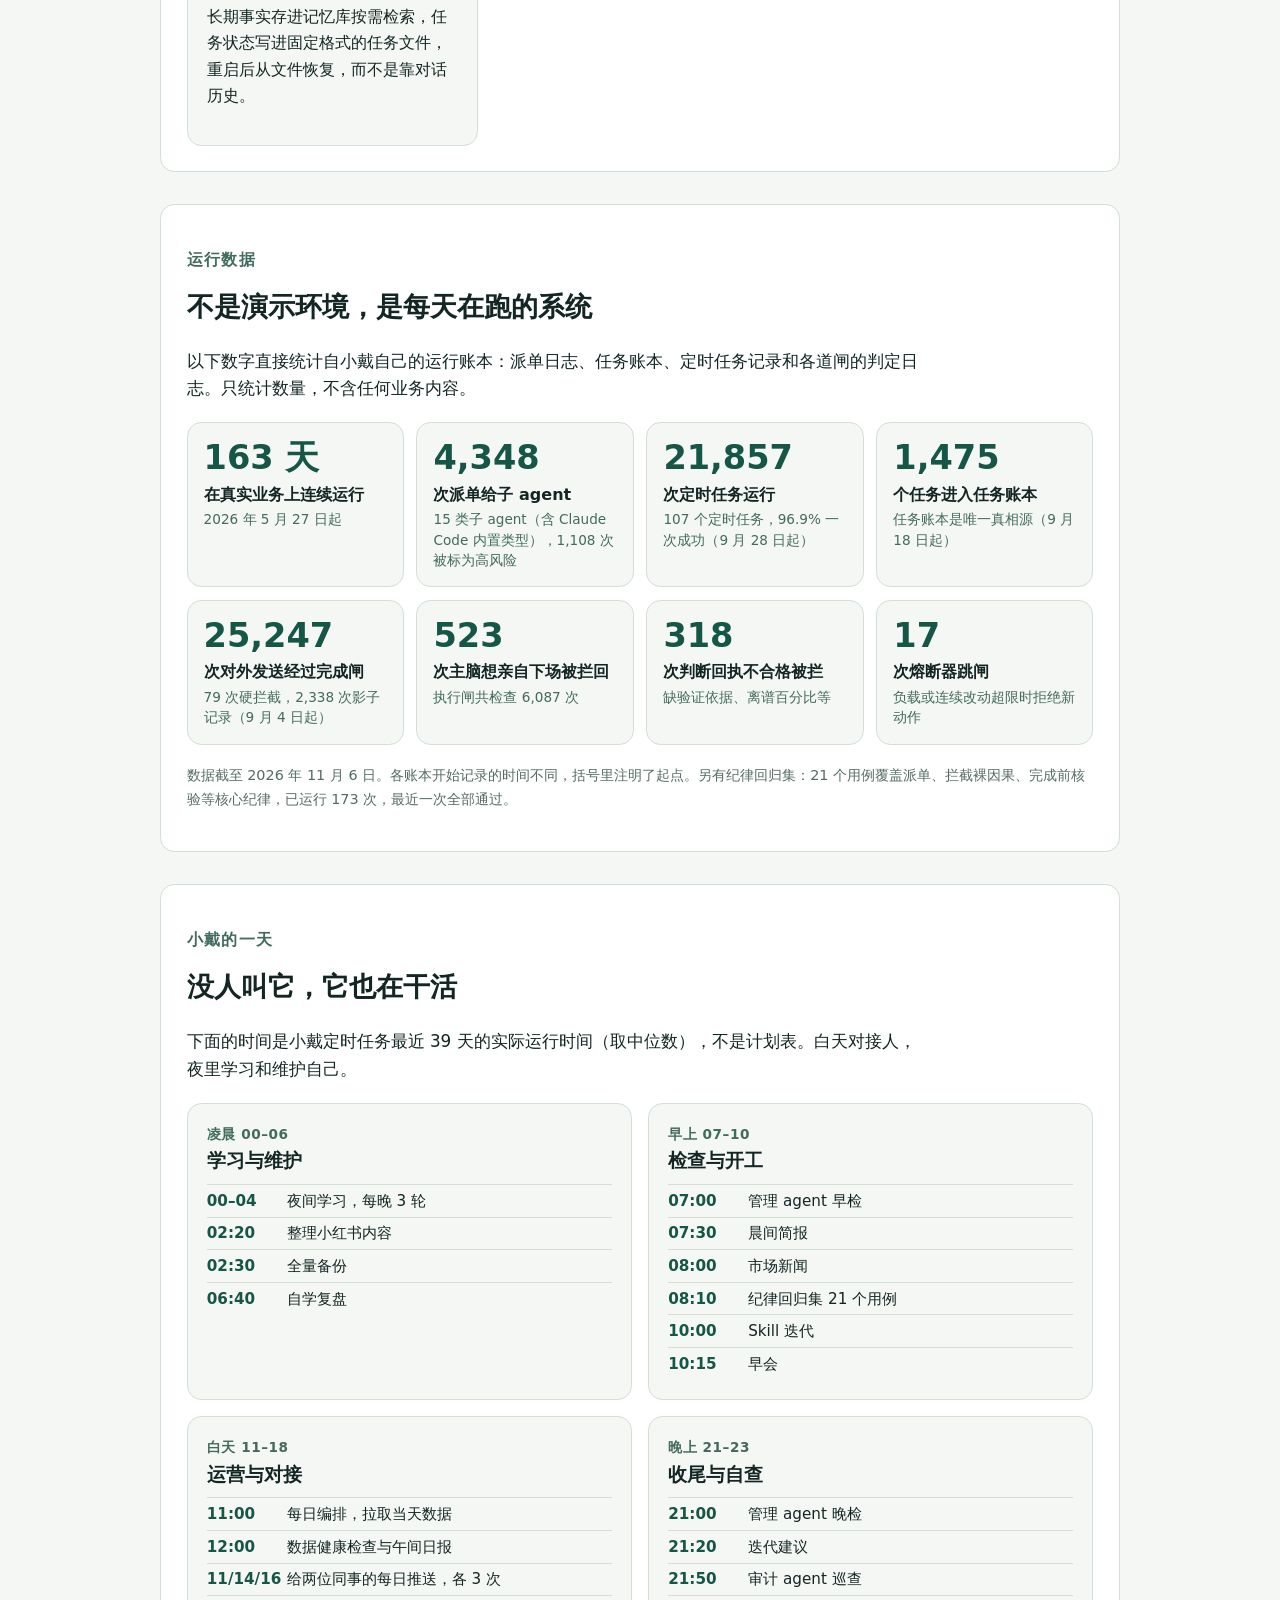
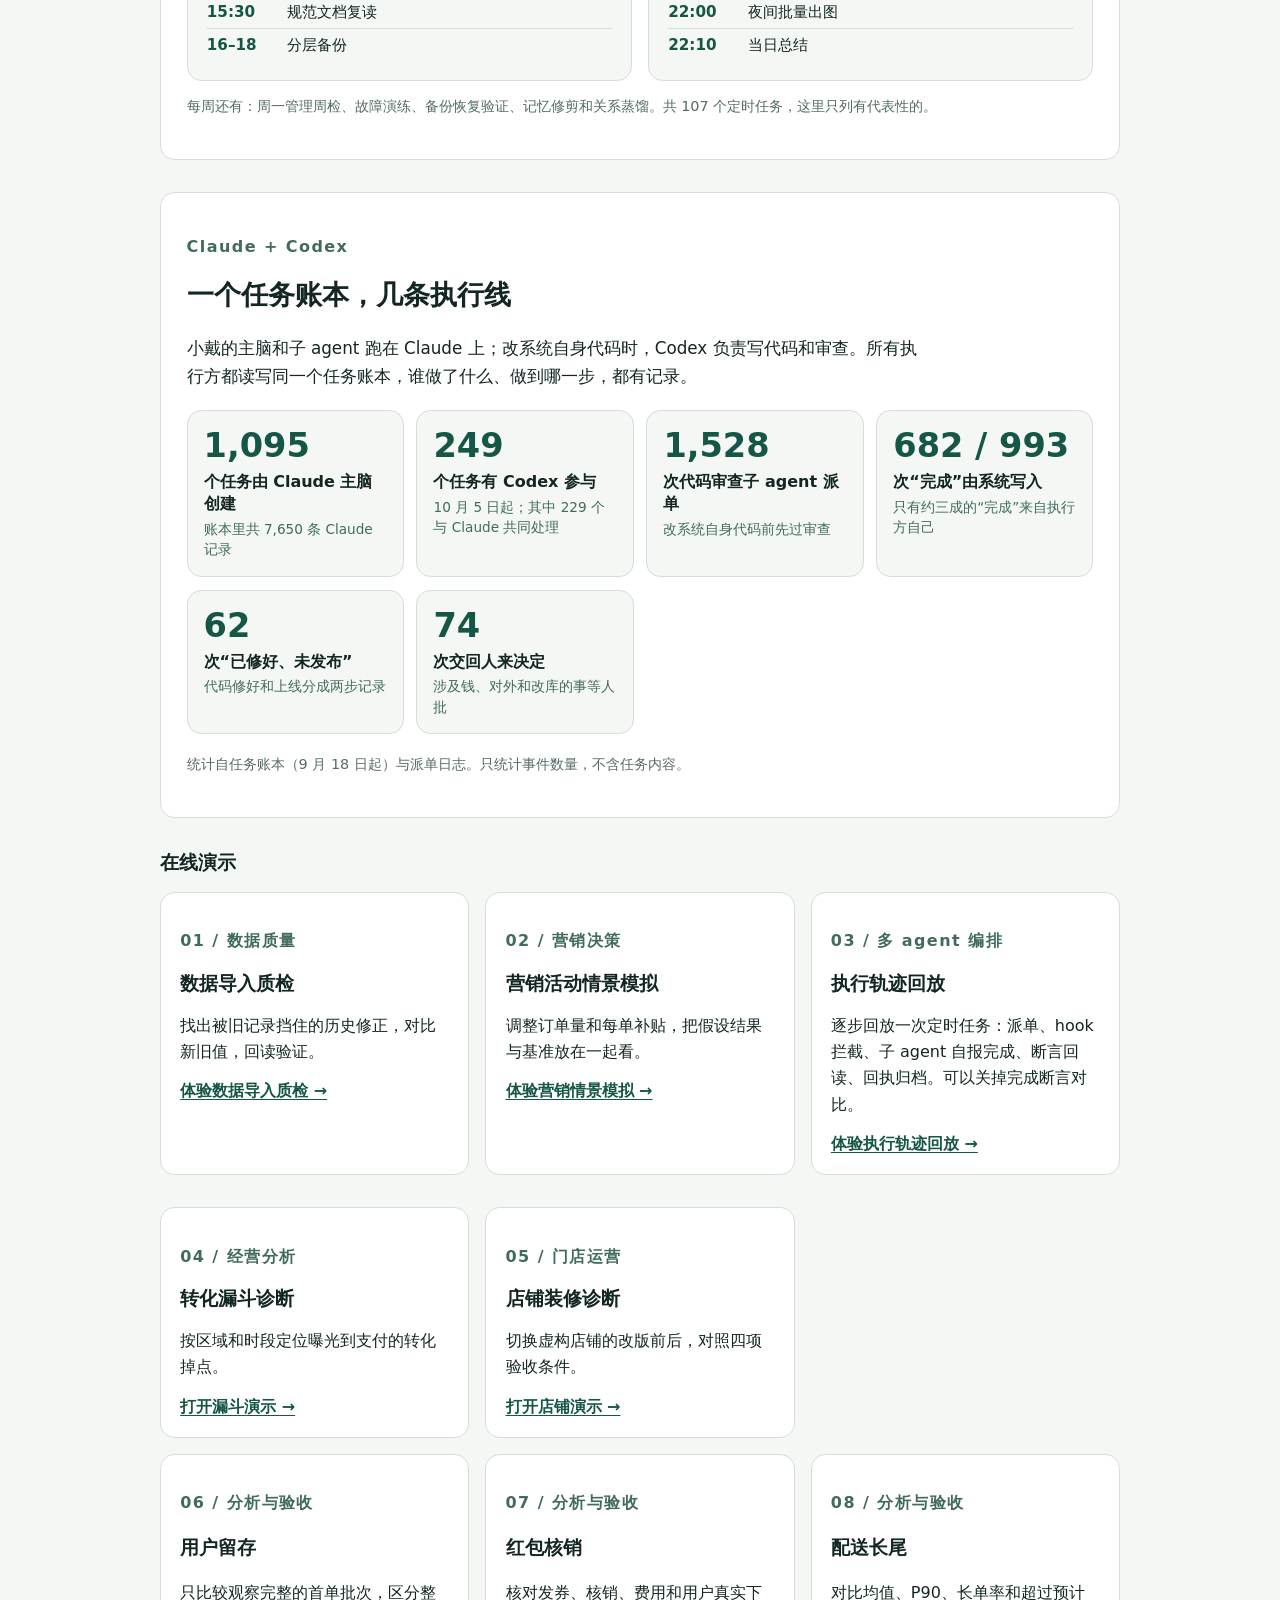
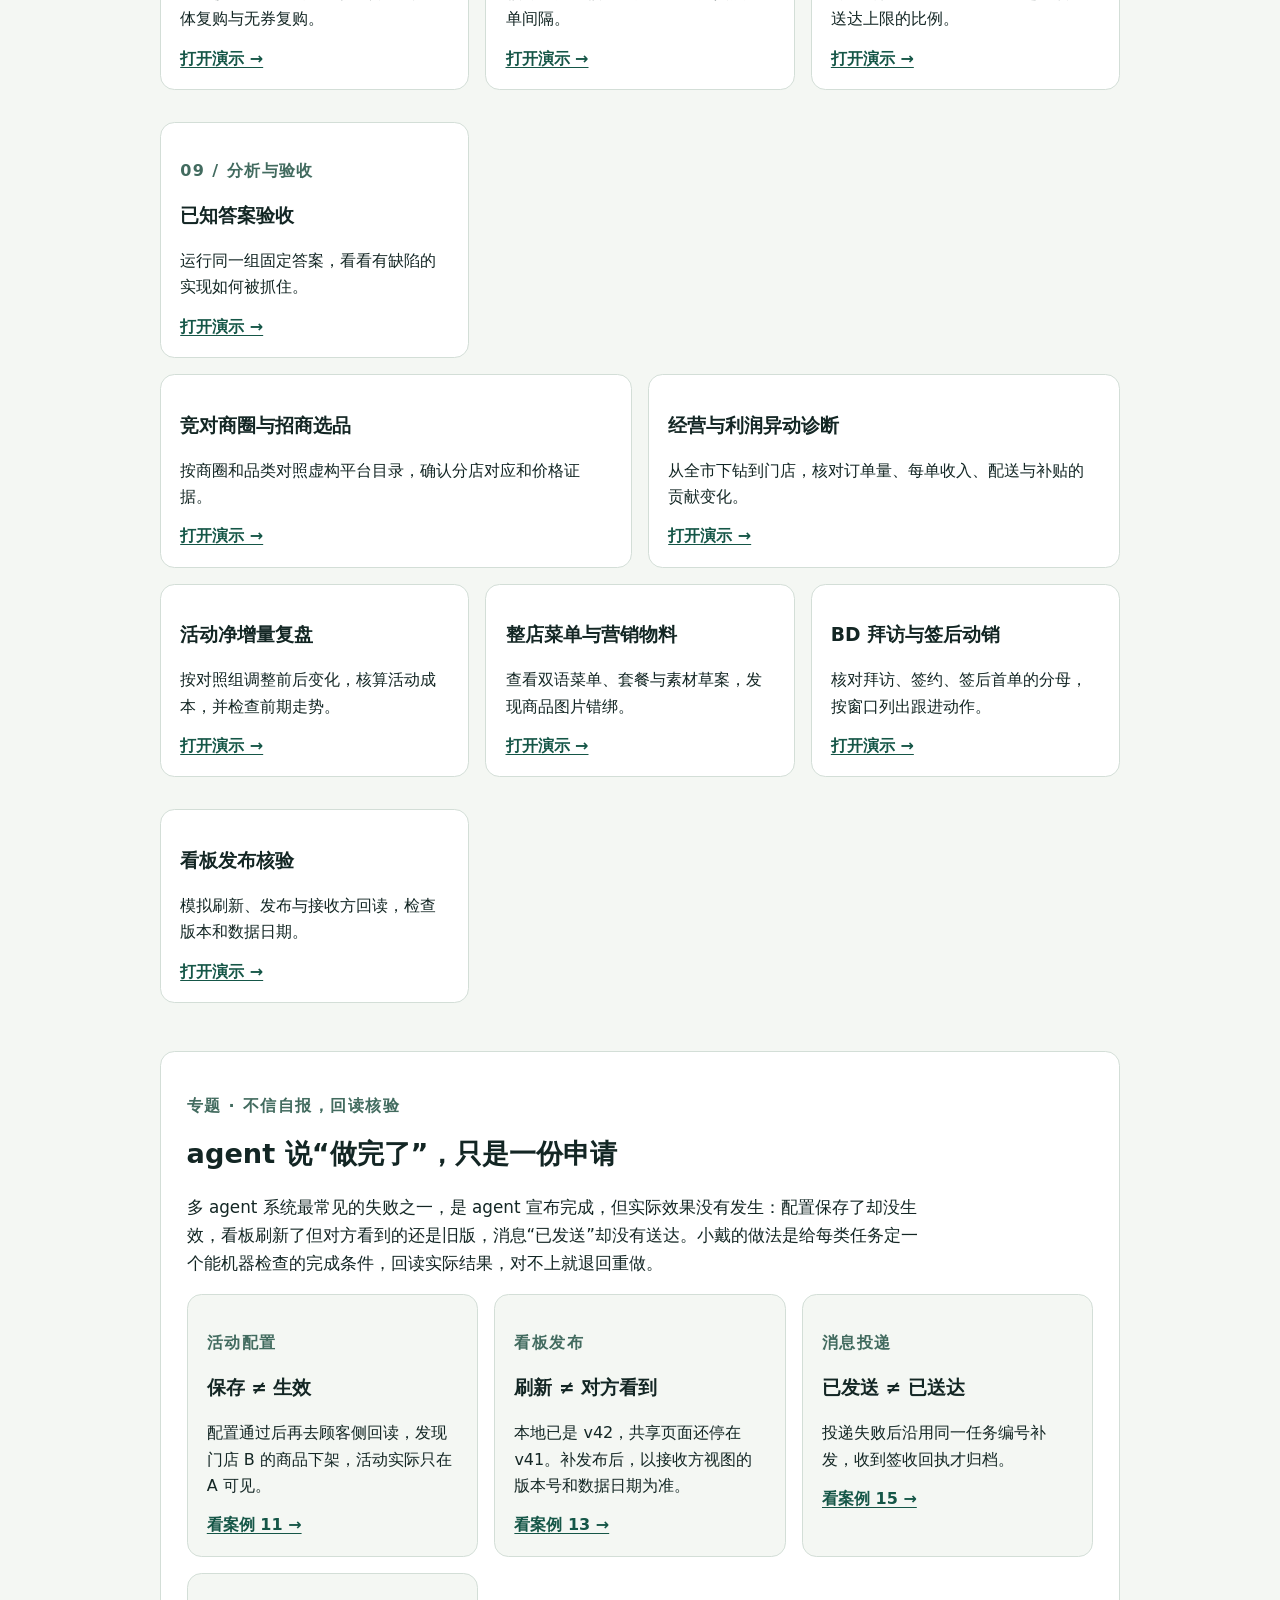
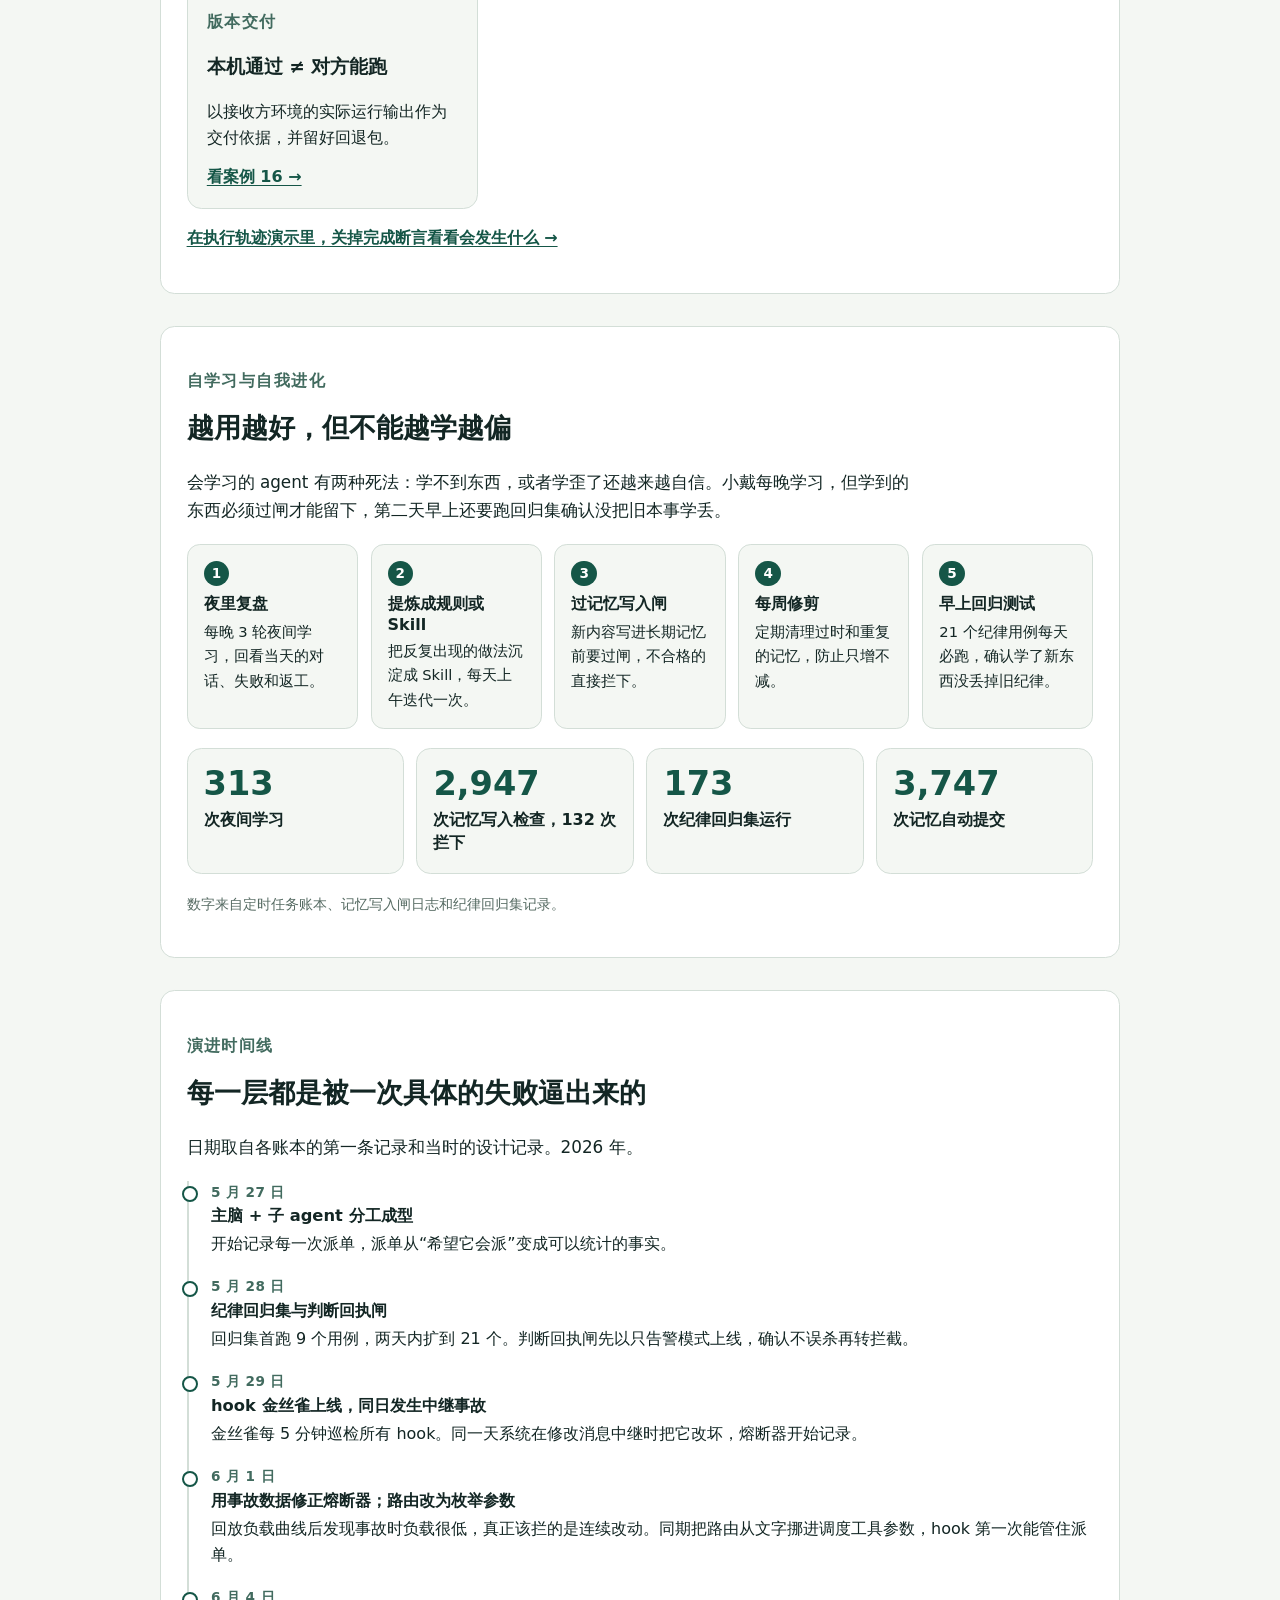
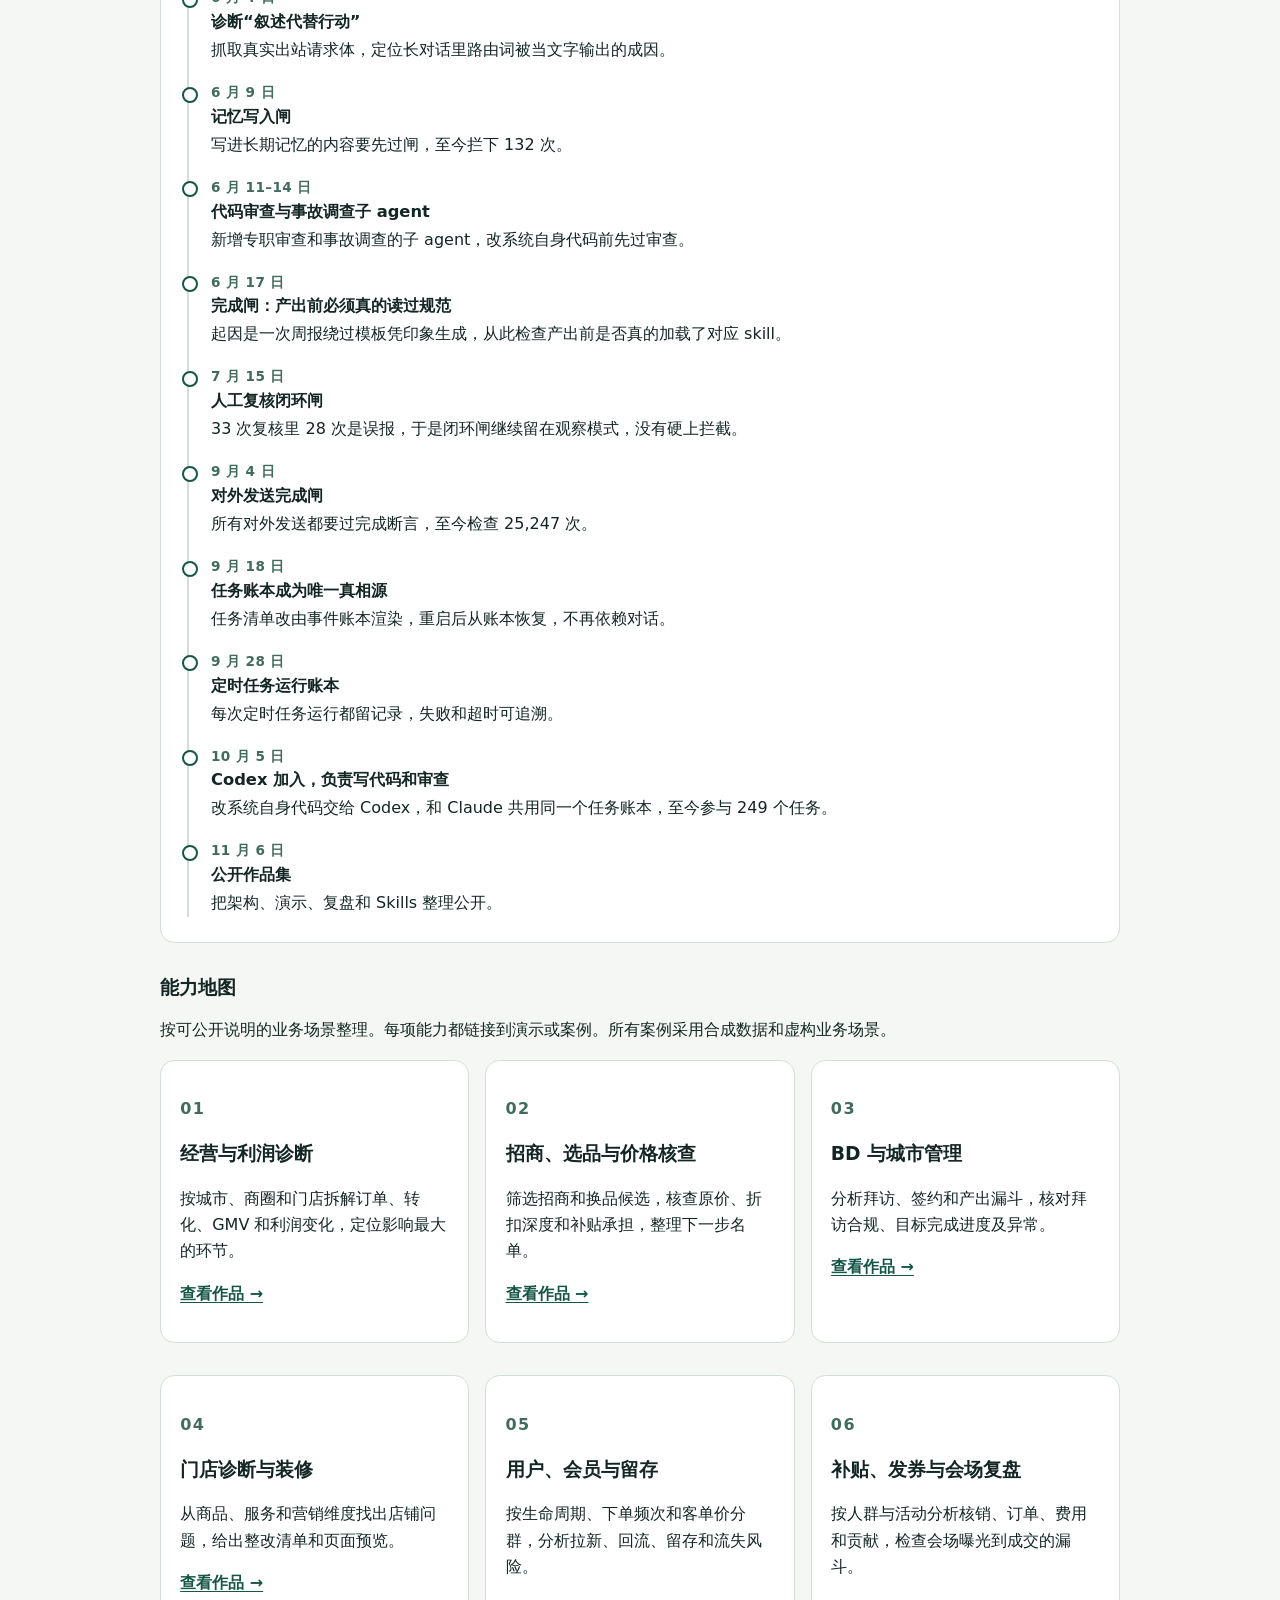
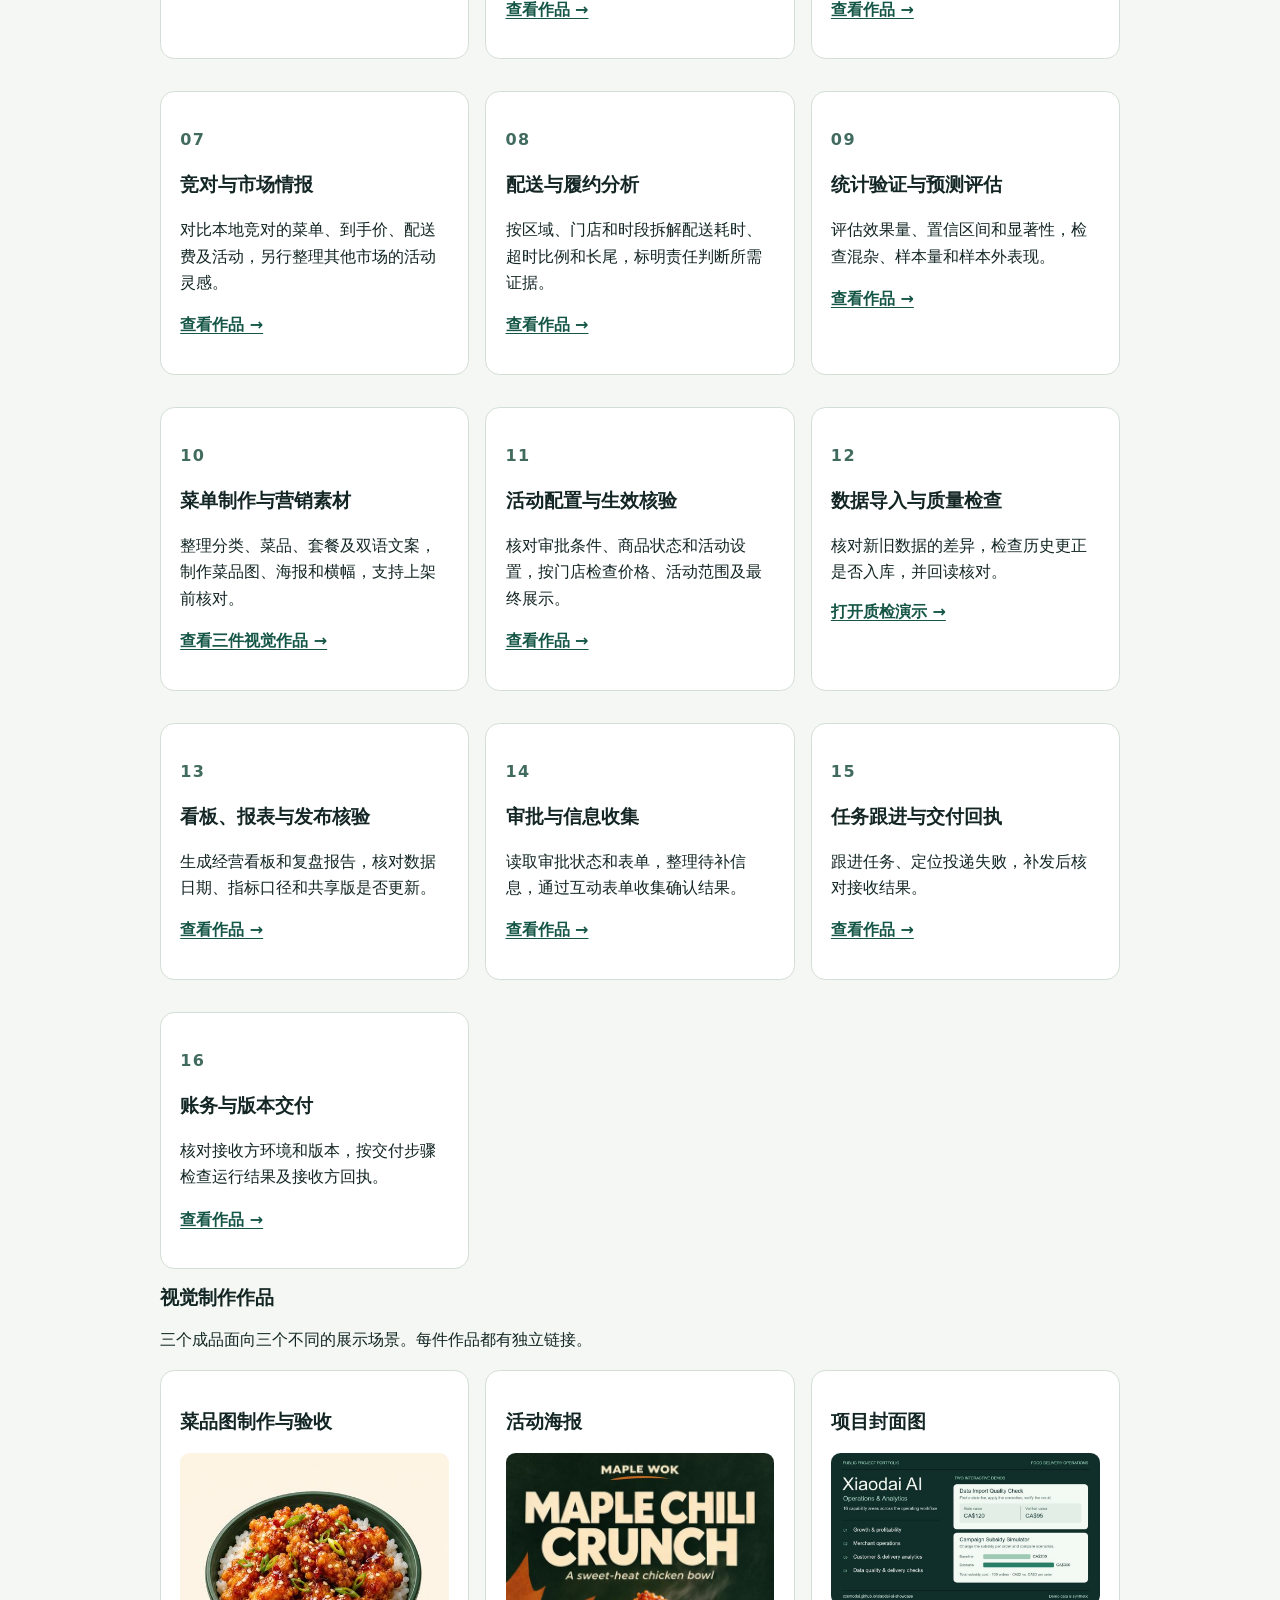
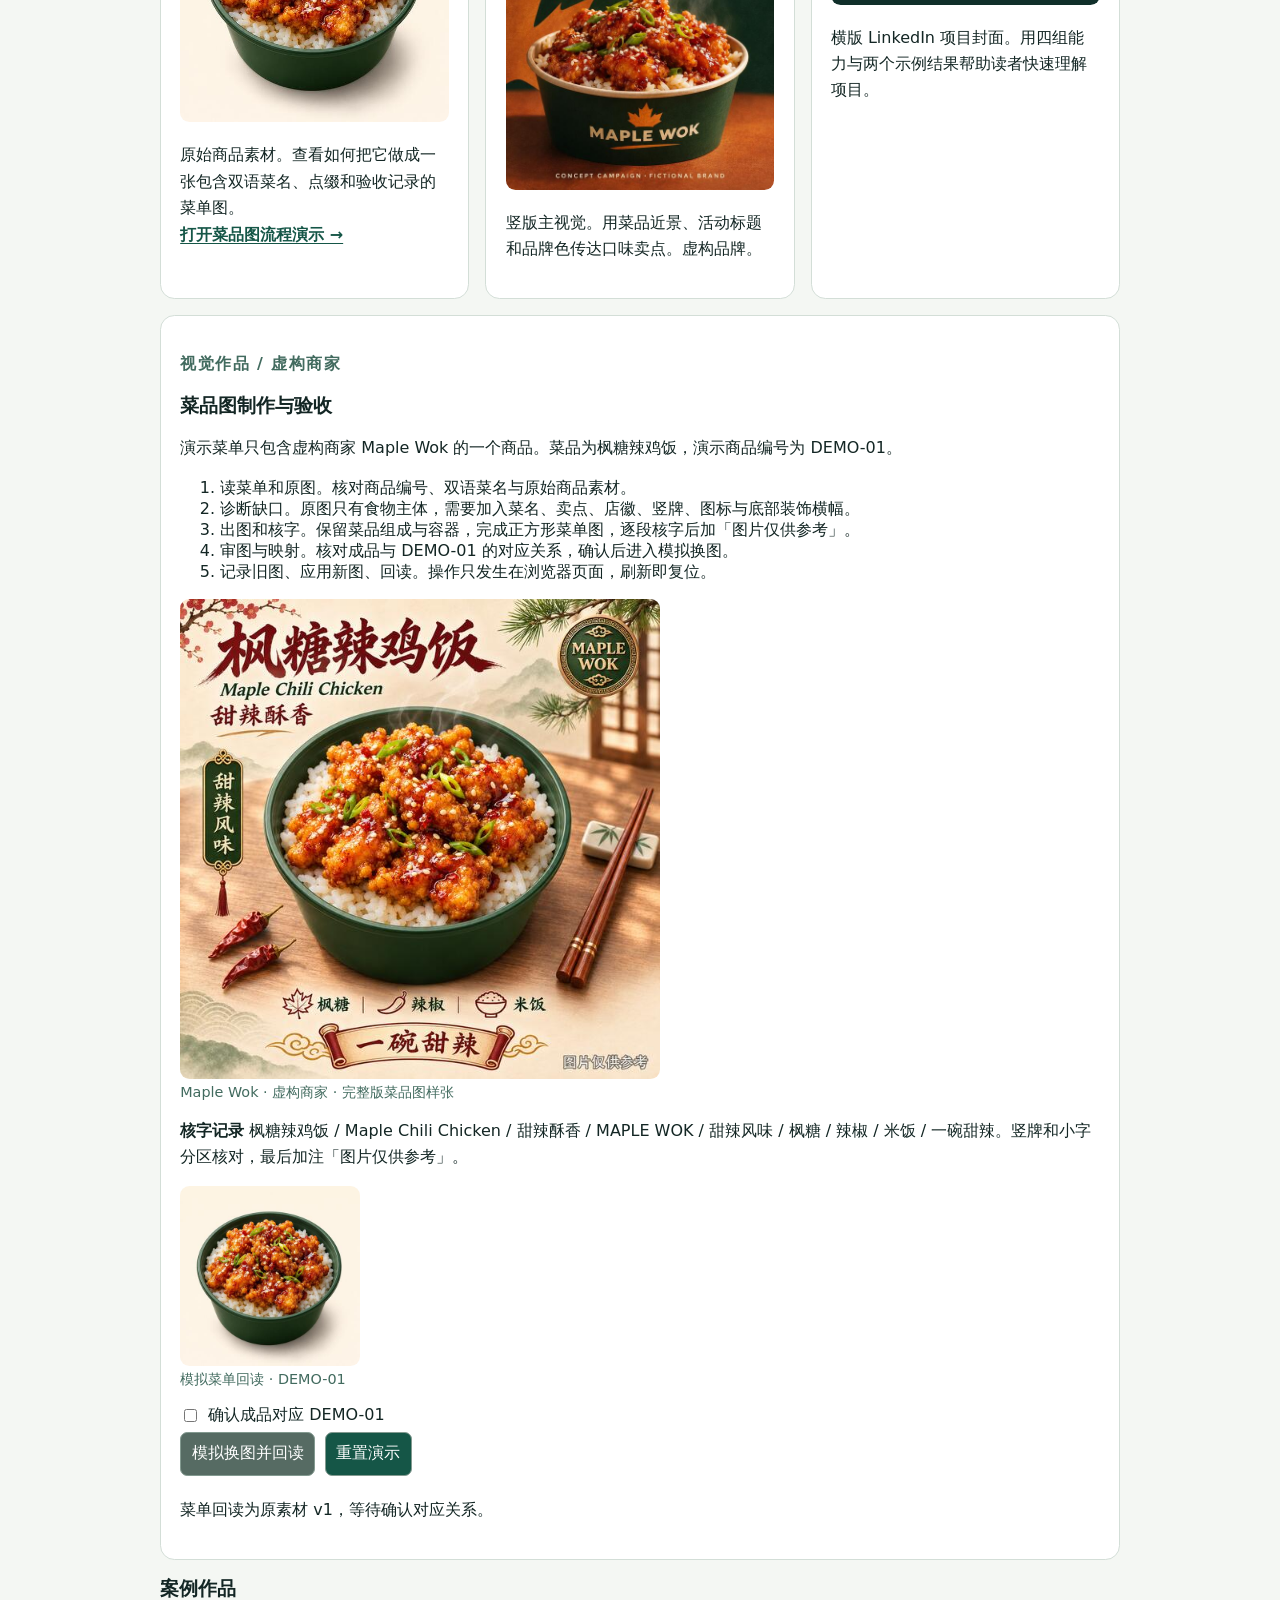
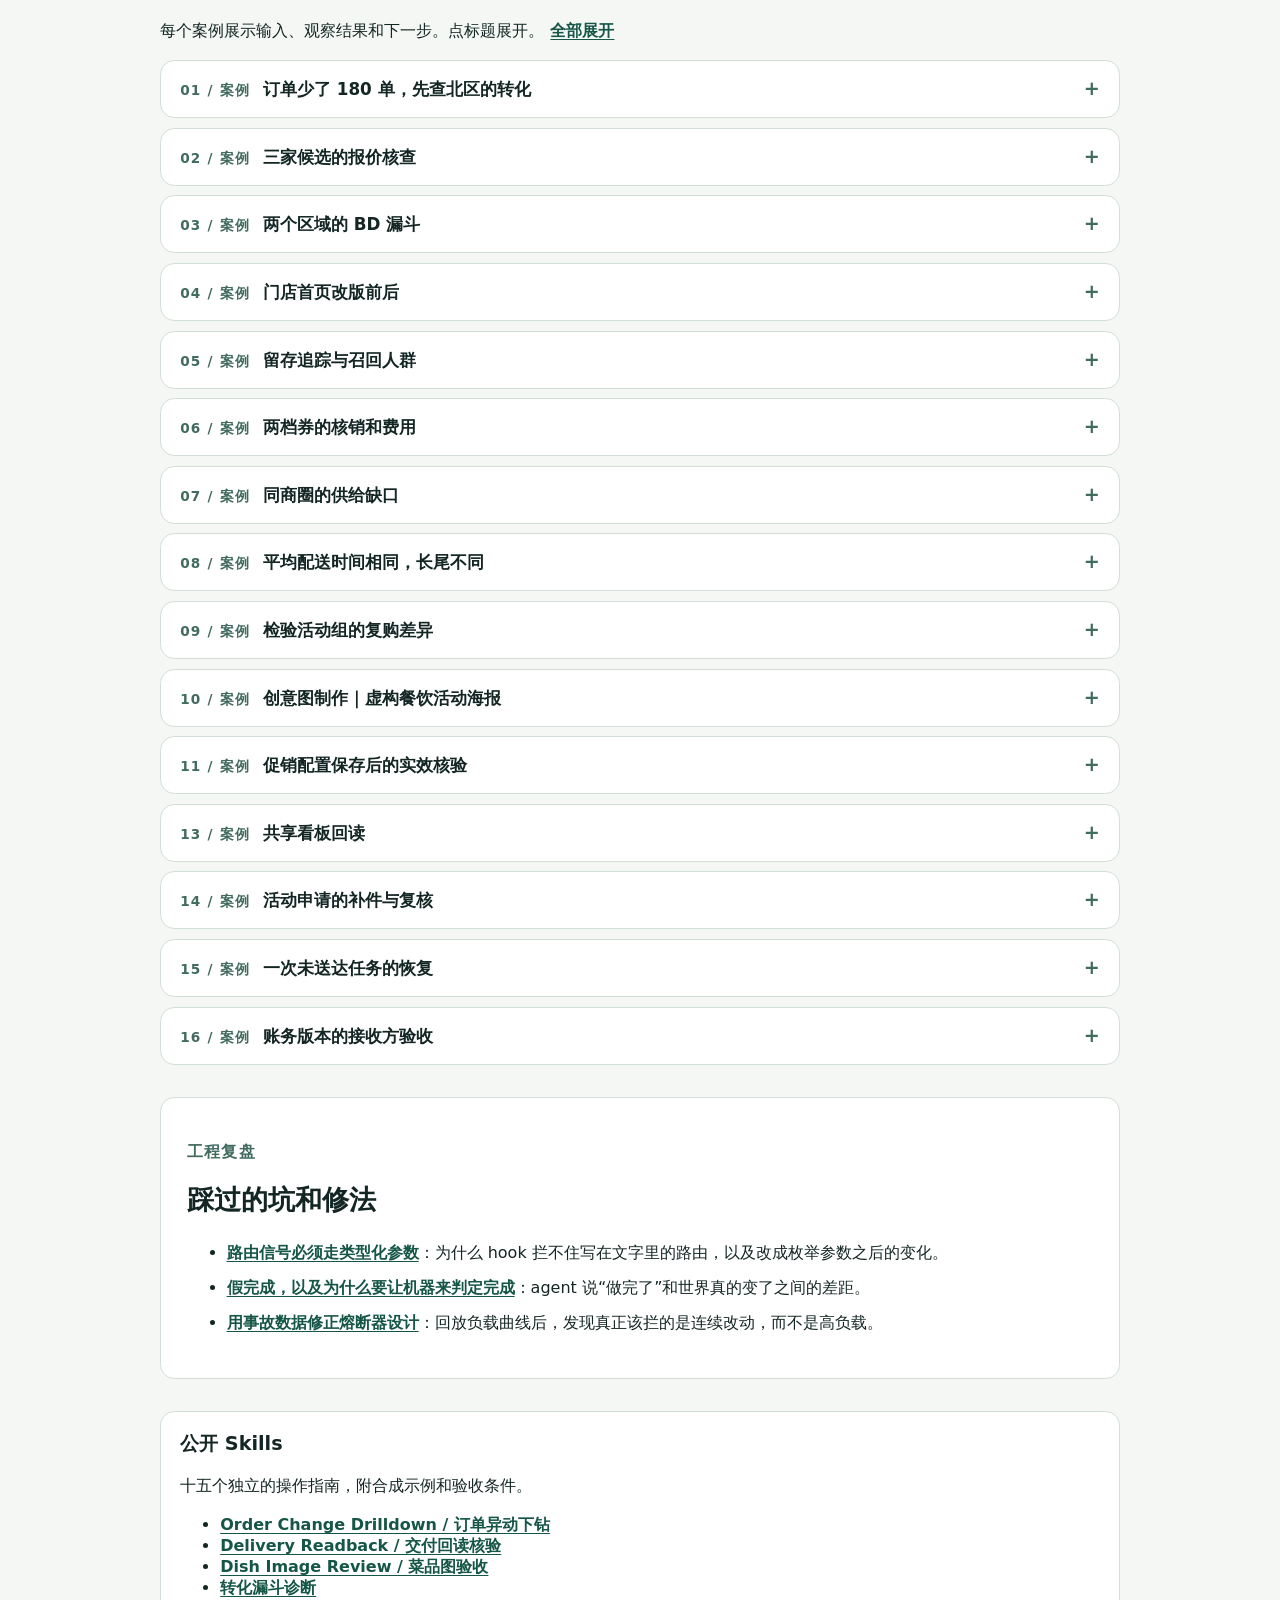
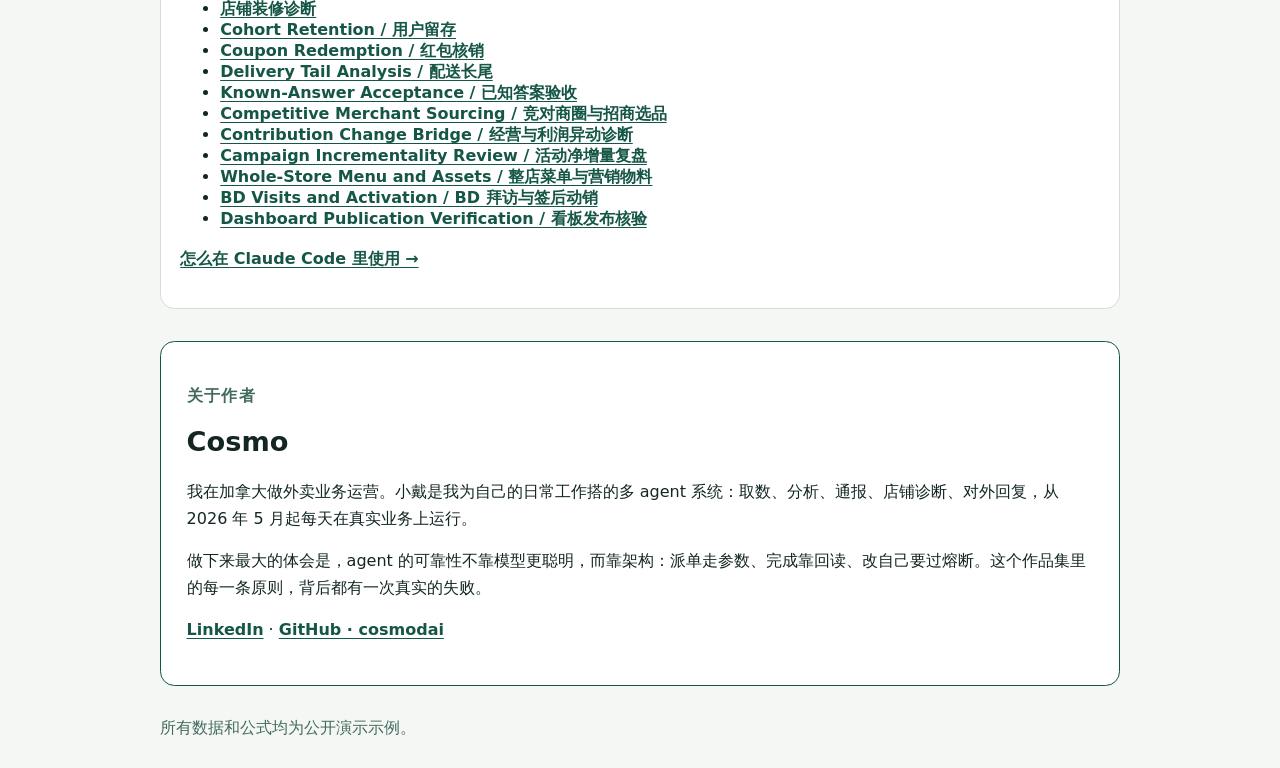
==== commit e173366f: "Link four operations demos in both portfolio languages" ====
--- a/index.html
+++ b/index.html
@@ -132,6 +132,7 @@
 </div>
 <div class="grid"><article><p class="kicker">06 / 分析与验收</p><h3>用户留存</h3><p>只比较观察完整的首单批次，区分整体复购与无券复购。</p><a href="lab.html?demo=retention">打开演示 →</a></article><article><p class="kicker">07 / 分析与验收</p><h3>红包核销</h3><p>核对发券、核销、费用和用户真实下单间隔。</p><a href="lab.html?demo=coupon">打开演示 →</a></article><article><p class="kicker">08 / 分析与验收</p><h3>配送长尾</h3><p>对比均值、P90、长单率和超过预计送达上限的比例。</p><a href="lab.html?demo=delivery">打开演示 →</a></article><article><p class="kicker">09 / 分析与验收</p><h3>已知答案验收</h3><p>运行同一组固定答案，看看有缺陷的实现如何被抓住。</p><a href="lab.html?demo=checks">打开演示 →</a></article></div>
 <div class="grid"><article><h3>竞对商圈与招商选品</h3><p>按商圈和品类对照虚构平台目录，确认分店对应和价格证据。</p><a href="lab.html?demo=sourcing">打开演示 →</a></article><article><h3>经营与利润异动诊断</h3><p>从全市下钻到门店，核对订单量、每单收入、配送与补贴的贡献变化。</p><a href="lab.html?demo=contribution">打开演示 →</a></article></div>
+<div class="grid"><article><h3>活动净增量复盘</h3><p>按对照组调整前后变化，核算活动成本，并检查前期走势。</p><a href="lab.html?demo=incrementality">打开演示 →</a></article><article><h3>整店菜单与营销物料</h3><p>查看双语菜单、套餐与素材草案，发现商品图片错绑。</p><a href="lab.html?demo=menuPack">打开演示 →</a></article><article><h3>BD 拜访与签后动销</h3><p>核对拜访、签约、签后首单的分母，按窗口列出跟进动作。</p><a href="lab.html?demo=bdFunnel">打开演示 →</a></article><article><h3>看板发布核验</h3><p>模拟刷新、发布与接收方回读，检查版本和数据日期。</p><a href="lab.html?demo=dashboard">打开演示 →</a></article></div>
 <section id="verify" class="feature">
 <p class="kicker">专题 · 不信自报，回读核验</p>
 <h2>agent 说“做完了”，只是一份申请</h2>
@@ -325,7 +326,7 @@
 <li><a href="https://github.com/cosmodai/xiaodai-ai-showcase/blob/main/docs/03-circuit-breaker-from-incident-data.md">用事故数据修正熔断器设计</a>：回放负载曲线后，发现真正该拦的是连续改动，而不是高负载。</li>
 </ul>
 </section>
-<section id="skills"><h2>公开 Skills</h2><p>十一个独立的操作指南，附合成示例和验收条件。</p><ul><li><a href="https://github.com/cosmodai/xiaodai-ai-showcase/blob/main/skills/order-change-drilldown/SKILL.md">Order Change Drilldown / 订单异动下钻</a></li><li><a href="https://github.com/cosmodai/xiaodai-ai-showcase/blob/main/skills/delivery-readback/SKILL.md">Delivery Readback / 交付回读核验</a></li><li><a href="https://github.com/cosmodai/xiaodai-ai-showcase/blob/main/skills/dish-image-review/SKILL.md">Dish Image Review / 菜品图验收</a></li><li><a href="https://github.com/cosmodai/xiaodai-ai-showcase/tree/main/skills/conversion-funnel-diagnostics">转化漏斗诊断</a></li><li><a href="https://github.com/cosmodai/xiaodai-ai-showcase/tree/main/skills/storefront-audit">店铺装修诊断</a></li><li><a href="https://github.com/cosmodai/xiaodai-ai-showcase/tree/main/skills/cohort-retention">Cohort Retention / 用户留存</a></li><li><a href="https://github.com/cosmodai/xiaodai-ai-showcase/tree/main/skills/coupon-redemption">Coupon Redemption / 红包核销</a></li><li><a href="https://github.com/cosmodai/xiaodai-ai-showcase/tree/main/skills/delivery-tail-analysis">Delivery Tail Analysis / 配送长尾</a></li><li><a href="https://github.com/cosmodai/xiaodai-ai-showcase/tree/main/skills/known-answer-acceptance">Known-Answer Acceptance / 已知答案验收</a></li><li><a href="https://github.com/cosmodai/xiaodai-ai-showcase/tree/main/skills/competitive-merchant-sourcing">Competitive Merchant Sourcing / 竞对商圈与招商选品</a></li><li><a href="https://github.com/cosmodai/xiaodai-ai-showcase/tree/main/skills/contribution-change-bridge">Contribution Change Bridge / 经营与利润异动诊断</a></li></ul><p><a href="https://github.com/cosmodai/xiaodai-ai-showcase/tree/main/skills#readme">怎么在 Claude Code 里使用 →</a></p></section>
+<section id="skills"><h2>公开 Skills</h2><p>十五个独立的操作指南，附合成示例和验收条件。</p><ul><li><a href="https://github.com/cosmodai/xiaodai-ai-showcase/blob/main/skills/order-change-drilldown/SKILL.md">Order Change Drilldown / 订单异动下钻</a></li><li><a href="https://github.com/cosmodai/xiaodai-ai-showcase/blob/main/skills/delivery-readback/SKILL.md">Delivery Readback / 交付回读核验</a></li><li><a href="https://github.com/cosmodai/xiaodai-ai-showcase/blob/main/skills/dish-image-review/SKILL.md">Dish Image Review / 菜品图验收</a></li><li><a href="https://github.com/cosmodai/xiaodai-ai-showcase/tree/main/skills/conversion-funnel-diagnostics">转化漏斗诊断</a></li><li><a href="https://github.com/cosmodai/xiaodai-ai-showcase/tree/main/skills/storefront-audit">店铺装修诊断</a></li><li><a href="https://github.com/cosmodai/xiaodai-ai-showcase/tree/main/skills/cohort-retention">Cohort Retention / 用户留存</a></li><li><a href="https://github.com/cosmodai/xiaodai-ai-showcase/tree/main/skills/coupon-redemption">Coupon Redemption / 红包核销</a></li><li><a href="https://github.com/cosmodai/xiaodai-ai-showcase/tree/main/skills/delivery-tail-analysis">Delivery Tail Analysis / 配送长尾</a></li><li><a href="https://github.com/cosmodai/xiaodai-ai-showcase/tree/main/skills/known-answer-acceptance">Known-Answer Acceptance / 已知答案验收</a></li><li><a href="https://github.com/cosmodai/xiaodai-ai-showcase/tree/main/skills/competitive-merchant-sourcing">Competitive Merchant Sourcing / 竞对商圈与招商选品</a></li><li><a href="https://github.com/cosmodai/xiaodai-ai-showcase/tree/main/skills/contribution-change-bridge">Contribution Change Bridge / 经营与利润异动诊断</a></li><li><a href="https://github.com/cosmodai/xiaodai-ai-showcase/tree/main/skills/campaign-incrementality">Campaign Incrementality Review / 活动净增量复盘</a></li><li><a href="https://github.com/cosmodai/xiaodai-ai-showcase/tree/main/skills/storefront-menu-and-assets">Whole-Store Menu and Assets / 整店菜单与营销物料</a></li><li><a href="https://github.com/cosmodai/xiaodai-ai-showcase/tree/main/skills/bd-visit-activation">BD Visits and Activation / BD 拜访与签后动销</a></li><li><a href="https://github.com/cosmodai/xiaodai-ai-showcase/tree/main/skills/dashboard-publication-verification">Dashboard Publication Verification / 看板发布核验</a></li></ul><p><a href="https://github.com/cosmodai/xiaodai-ai-showcase/tree/main/skills#readme">怎么在 Claude Code 里使用 →</a></p></section>
 <section id="about" class="feature about">
 <p class="kicker">关于作者</p>
 <h2>Cosmo</h2>
@@ -355,6 +356,7 @@
 <article><p class="kicker">02 / Campaigns</p><h3>Campaign Subsidy Simulator</h3><p>Adjust order volume and subsidy per order to compare costs and illustrative contribution.</p><a href="campaign.html">Open campaign demo →</a></article>
 <article><p class="kicker">03 / Multi-agent orchestration</p><h3>Execution Trace Replay</h3><p>Step through one scheduled task: dispatch, a blocked call, a rejected “done”, read-back and receipt. Switch off completion assertions to see phantom completion.</p><a href="trace.html?lang=en">Open execution trace →</a></article>
 <article><p class="kicker">04 / Analytics</p><h3>Conversion Funnel Diagnostics</h3><p>Find the largest stage-rate drop by market and daypart.</p><a href="funnel.html?lang=en">Open English funnel demo →</a></article><article><p class="kicker">05 / Store operations</p><h3>Storefront Audit</h3><p>Compare the original storefront and proposed design against four checks.</p><a href="storefront.html?lang=en">Open English storefront demo →</a></article></div>
+<div class="grid"><article><h3>Campaign Incrementality Review</h3><p>Adjust for comparison-group movement, account for campaign cost, and check pre-period changes.</p><a href="lab.html?demo=incrementality&amp;lang=en">Open demo →</a></article><article><h3>Whole-Store Menu and Assets</h3><p>Review a bilingual menu, combo components, and draft asset mappings.</p><a href="lab.html?demo=menuPack&amp;lang=en">Open demo →</a></article><article><h3>BD Visits and Activation</h3><p>Check visit, signing and first-order denominators and review window-specific follow-ups.</p><a href="lab.html?demo=bdFunnel&amp;lang=en">Open demo →</a></article><article><h3>Dashboard Publication Verification</h3><p>Simulate a refresh, publish and receiver readback with version and data-date checks.</p><a href="lab.html?demo=dashboard&amp;lang=en">Open demo →</a></article></div>
 <section id="verify" class="feature">
 <p class="kicker">Theme · Read back, don't trust the report</p>
 <h2>An agent saying “done” is only a claim</h2>
@@ -375,7 +377,7 @@
 <article><h3>Campaign poster</h3><img data-preview="#campaign-poster img" alt="Maple Wok fictional campaign poster" style="width:100%;height:auto;border-radius:.6rem"><p>A vertical campaign concept for the same dish.</p></article>
 <article><h3>Project cover</h3><img data-preview="#linkedin-cover img" alt="Xiaodai AI project cover" style="width:100%;height:auto;border-radius:.6rem"><p>A landscape project cover with representative demo results.</p></article>
 </div><p><a href="./#dish-workflow">See the full dish artwork and review simulation (Chinese) →</a></p>
-<section id="skills"><h2>Public skills</h2><p>Standalone workflows with synthetic examples and explicit acceptance criteria.</p><ul><li><a href="https://github.com/cosmodai/xiaodai-ai-showcase/blob/main/skills/order-change-drilldown/SKILL.md">Order Change Drilldown / 订单异动下钻</a></li><li><a href="https://github.com/cosmodai/xiaodai-ai-showcase/blob/main/skills/delivery-readback/SKILL.md">Delivery Readback / 交付回读核验</a></li><li><a href="https://github.com/cosmodai/xiaodai-ai-showcase/blob/main/skills/dish-image-review/SKILL.md">Dish Image Review / 菜品图验收</a></li><li><a href="https://github.com/cosmodai/xiaodai-ai-showcase/tree/main/skills/conversion-funnel-diagnostics">Conversion Funnel Diagnostics</a></li><li><a href="https://github.com/cosmodai/xiaodai-ai-showcase/tree/main/skills/storefront-audit">Storefront Audit</a></li><li><a href="https://github.com/cosmodai/xiaodai-ai-showcase/tree/main/skills/cohort-retention">Cohort Retention / 用户留存</a></li><li><a href="https://github.com/cosmodai/xiaodai-ai-showcase/tree/main/skills/coupon-redemption">Coupon Redemption / 红包核销</a></li><li><a href="https://github.com/cosmodai/xiaodai-ai-showcase/tree/main/skills/delivery-tail-analysis">Delivery Tail Analysis / 配送长尾</a></li><li><a href="https://github.com/cosmodai/xiaodai-ai-showcase/tree/main/skills/known-answer-acceptance">Known-Answer Acceptance / 已知答案验收</a></li><li><a href="https://github.com/cosmodai/xiaodai-ai-showcase/tree/main/skills/competitive-merchant-sourcing">Competitive Merchant Sourcing / 竞对商圈与招商选品</a></li><li><a href="https://github.com/cosmodai/xiaodai-ai-showcase/tree/main/skills/contribution-change-bridge">Contribution Change Bridge / 经营与利润异动诊断</a></li></ul><p><a href="https://github.com/cosmodai/xiaodai-ai-showcase/tree/main/skills#readme">How to use them in Claude Code →</a></p></section>
+<section id="skills"><h2>Public skills</h2><p>Standalone workflows with synthetic examples and explicit acceptance criteria.</p><ul><li><a href="https://github.com/cosmodai/xiaodai-ai-showcase/blob/main/skills/order-change-drilldown/SKILL.md">Order Change Drilldown / 订单异动下钻</a></li><li><a href="https://github.com/cosmodai/xiaodai-ai-showcase/blob/main/skills/delivery-readback/SKILL.md">Delivery Readback / 交付回读核验</a></li><li><a href="https://github.com/cosmodai/xiaodai-ai-showcase/blob/main/skills/dish-image-review/SKILL.md">Dish Image Review / 菜品图验收</a></li><li><a href="https://github.com/cosmodai/xiaodai-ai-showcase/tree/main/skills/conversion-funnel-diagnostics">Conversion Funnel Diagnostics</a></li><li><a href="https://github.com/cosmodai/xiaodai-ai-showcase/tree/main/skills/storefront-audit">Storefront Audit</a></li><li><a href="https://github.com/cosmodai/xiaodai-ai-showcase/tree/main/skills/cohort-retention">Cohort Retention / 用户留存</a></li><li><a href="https://github.com/cosmodai/xiaodai-ai-showcase/tree/main/skills/coupon-redemption">Coupon Redemption / 红包核销</a></li><li><a href="https://github.com/cosmodai/xiaodai-ai-showcase/tree/main/skills/delivery-tail-analysis">Delivery Tail Analysis / 配送长尾</a></li><li><a href="https://github.com/cosmodai/xiaodai-ai-showcase/tree/main/skills/known-answer-acceptance">Known-Answer Acceptance / 已知答案验收</a></li><li><a href="https://github.com/cosmodai/xiaodai-ai-showcase/tree/main/skills/competitive-merchant-sourcing">Competitive Merchant Sourcing / 竞对商圈与招商选品</a></li><li><a href="https://github.com/cosmodai/xiaodai-ai-showcase/tree/main/skills/contribution-change-bridge">Contribution Change Bridge / 经营与利润异动诊断</a></li><li><a href="https://github.com/cosmodai/xiaodai-ai-showcase/tree/main/skills/campaign-incrementality">Campaign Incrementality Review / 活动净增量复盘</a></li><li><a href="https://github.com/cosmodai/xiaodai-ai-showcase/tree/main/skills/storefront-menu-and-assets">Whole-Store Menu and Assets / 整店菜单与营销物料</a></li><li><a href="https://github.com/cosmodai/xiaodai-ai-showcase/tree/main/skills/bd-visit-activation">BD Visits and Activation / BD 拜访与签后动销</a></li><li><a href="https://github.com/cosmodai/xiaodai-ai-showcase/tree/main/skills/dashboard-publication-verification">Dashboard Publication Verification / 看板发布核验</a></li></ul><p><a href="https://github.com/cosmodai/xiaodai-ai-showcase/tree/main/skills#readme">How to use them in Claude Code →</a></p></section>
 <section id="learning" class="feature"><p class="kicker">Self-learning</p><h2>Getting better without drifting</h2><p class="lead">Learning agents fail in two ways: they learn nothing, or they learn the wrong thing and grow more confident. Xiaodai learns every night, but anything it learns must pass a gate to stay, and a regression suite runs every morning to make sure old discipline was not lost.</p><ol class="steps-flow"><li><h3>Nightly review</h3><p>Three rounds of night learning go over the day's conversations, failures and rework.</p></li><li><h3>Distill into rules and skills</h3><p>Recurring practice becomes a skill; skills are iterated every morning.</p></li><li><h3>Pass the memory gate</h3><p>New long-term memories are checked before they are written; bad ones are blocked.</p></li><li><h3>Prune weekly</h3><p>Stale and duplicate memories are cleaned out so memory does not only grow.</p></li><li><h3>Morning regression</h3><p>21 discipline cases run daily to confirm nothing old was unlearned.</p></li></ol><div class="stats"><article class="stat"><p class="stat-num">313</p><p class="stat-label">night-learning runs</p></article><article class="stat"><p class="stat-num">2,947</p><p class="stat-label">memory-write checks, 132 blocked</p></article><article class="stat"><p class="stat-num">173</p><p class="stat-label">discipline-suite runs</p></article><article class="stat"><p class="stat-num">3,747</p><p class="stat-label">memory auto-commits</p></article></div><p class="muted small">From the scheduled-job ledger, the memory-gate log and discipline-suite records.</p></section>
 <section id="timeline" class="feature"><p class="kicker">Timeline</p><h2>Every layer was forced by a specific failure</h2><p class="lead">Dates come from the first record in each ledger and the design notes at the time. All dates 2026.</p><ol class="timeline"><li><p class="tl-date">May 27</p><h3>Coordinator and subagents take shape</h3><p>Every dispatch is logged from here on, so "it should delegate" becomes something we can count.</p></li><li><p class="tl-date">May 28</p><h3>Regression suite and judgment receipts</h3><p>The suite starts with 9 cases and reaches 21 within two days. The judgment-receipt gate launches warn-only before it is allowed to block.</p></li><li><p class="tl-date">May 29</p><h3>Hook canary goes live; relay incident the same day</h3><p>A canary checks every hook every 5 minutes. That day the system broke its own message relay while editing it, and the circuit breaker starts logging.</p></li><li><p class="tl-date">Jun 1</p><h3>Breaker corrected with incident data; routing becomes an enum</h3><p>Replaying the load curve showed load was low at the incident; consecutive edits were the real signal. Routing moves from text into a dispatch-tool argument, so hooks can finally enforce it.</p></li><li><p class="tl-date">Jun 4</p><h3>Diagnosing "narration instead of action"</h3><p>Captured real outbound request bodies to find why routing words were emitted as text in long conversations.</p></li><li><p class="tl-date">Jun 9</p><h3>Memory write gate</h3><p>Anything written to long-term memory passes a gate first; 132 writes blocked so far.</p></li><li><p class="tl-date">Jun 11–14</p><h3>Code-review and incident subagents</h3><p>Dedicated subagents review changes to the system's own code and investigate incidents.</p></li><li><p class="tl-date">Jun 17</p><h3>Completion gate: read the spec before producing</h3><p>Triggered by a weekly report generated from memory instead of its template; output now checks the matching skill was actually loaded.</p></li><li><p class="tl-date">Jul 15</p><h3>Human review of the closure gate</h3><p>28 of 33 reviewed blocks were false positives, so the gate stayed in observe mode instead of blocking.</p></li><li><p class="tl-date">Sep 4</p><h3>Completion gate on every outgoing send</h3><p>All external sends pass completion assertions; 25,247 checked so far.</p></li><li><p class="tl-date">Sep 18</p><h3>Task ledger becomes the single source of truth</h3><p>The task list is rendered from an event ledger and restored from it after restarts, not from conversation.</p></li><li><p class="tl-date">Sep 28</p><h3>Scheduled-job ledger</h3><p>Every scheduled run is recorded, so failures and timeouts are traceable.</p></li><li><p class="tl-date">Oct 5</p><h3>Codex joins to write and review code</h3><p>Changes to the system's own code go to Codex, sharing one task ledger with Claude; 249 tasks so far.</p></li><li><p class="tl-date">Nov 6</p><h3>Public portfolio</h3><p>Architecture, demos, write-ups and skills published.</p></li></ol></section>
 <section id="docs" class="feature"><p class="kicker">Engineering notes</p><h2>What broke, and how we fixed it</h2><ul class="docs"><li><a href="https://github.com/cosmodai/xiaodai-ai-showcase/blob/main/docs/en/01-routing-must-be-typed.md">Routing must be a typed argument</a>: why hooks cannot stop routing written as text, and what changed with an enum parameter.</li><li><a href="https://github.com/cosmodai/xiaodai-ai-showcase/blob/main/docs/en/02-phantom-done.md">Phantom completion, and letting the system decide “done”</a>: the gap between an agent saying it finished and the world actually changing.</li><li><a href="https://github.com/cosmodai/xiaodai-ai-showcase/blob/main/docs/en/03-circuit-breaker-from-incident-data.md">Correcting a circuit breaker with incident data</a>: replaying the load curve showed the breaker should catch consecutive edits, not high load.</li></ul></section>
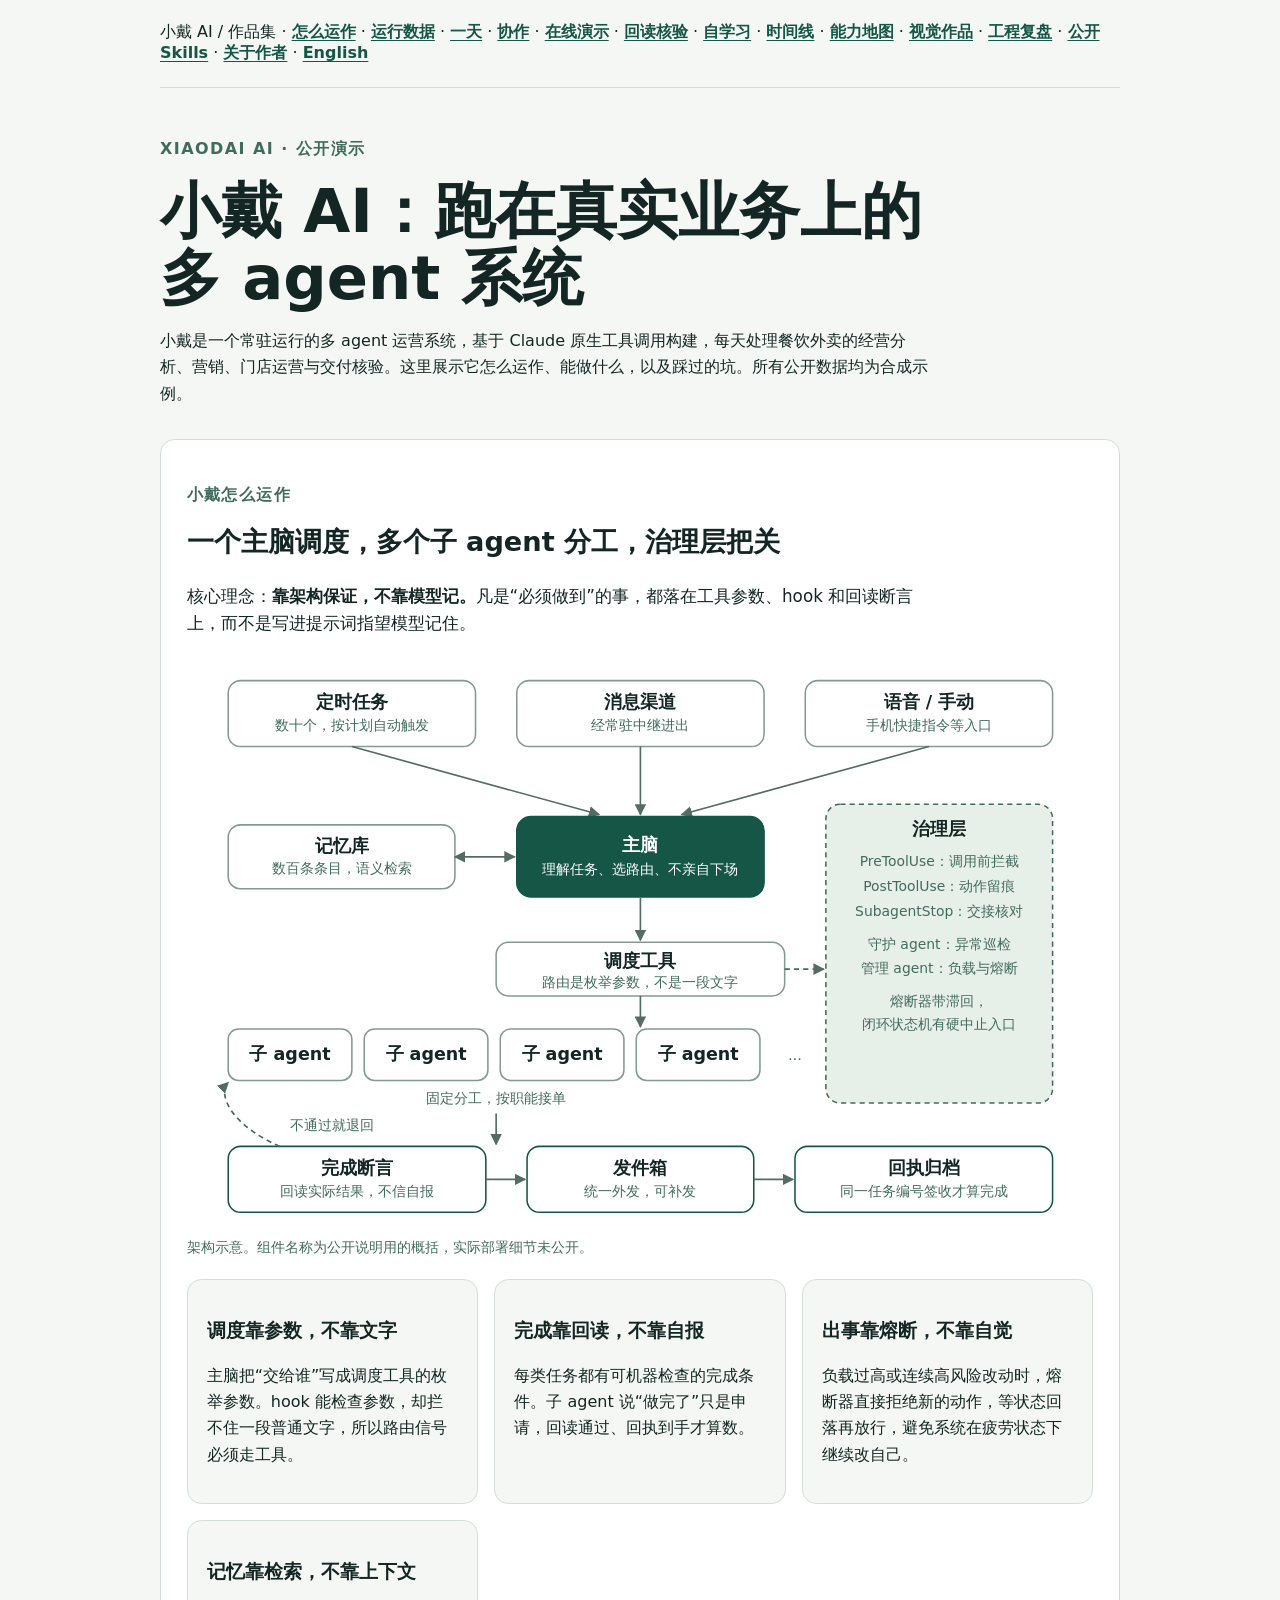
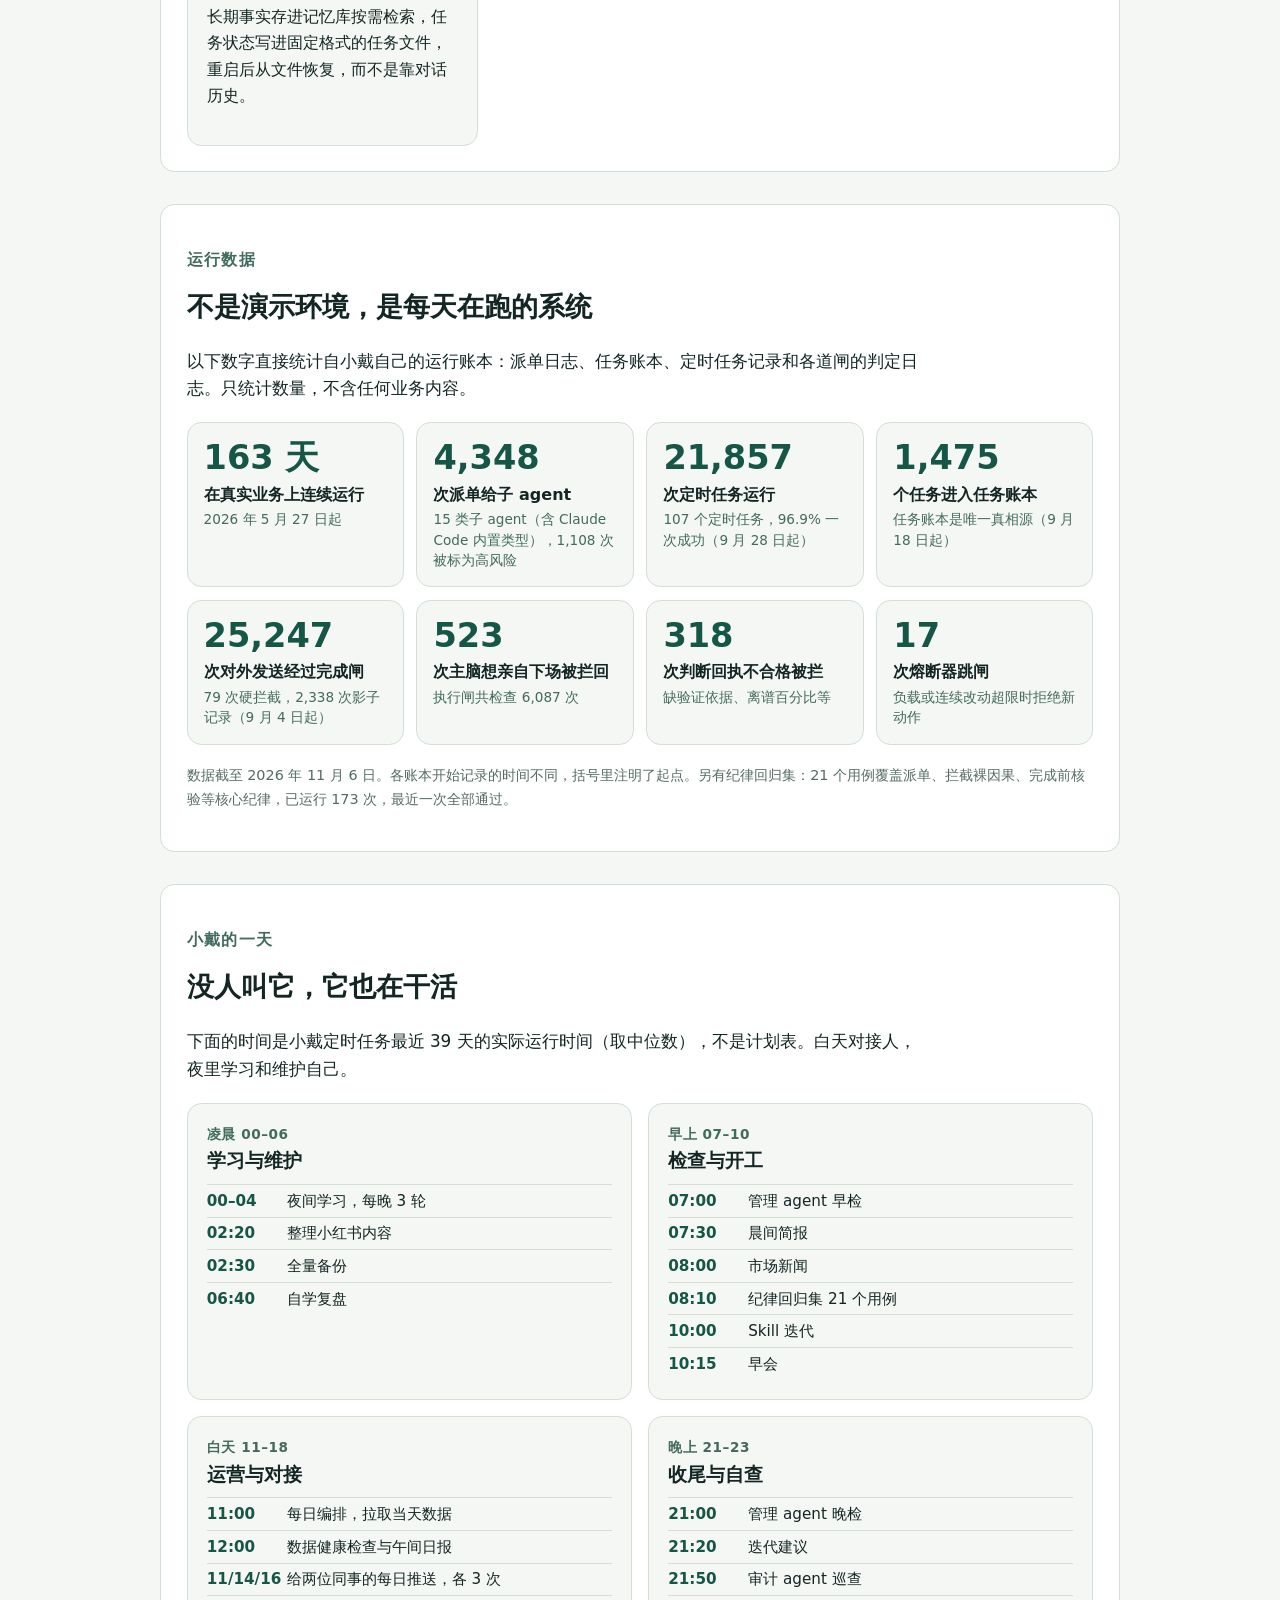
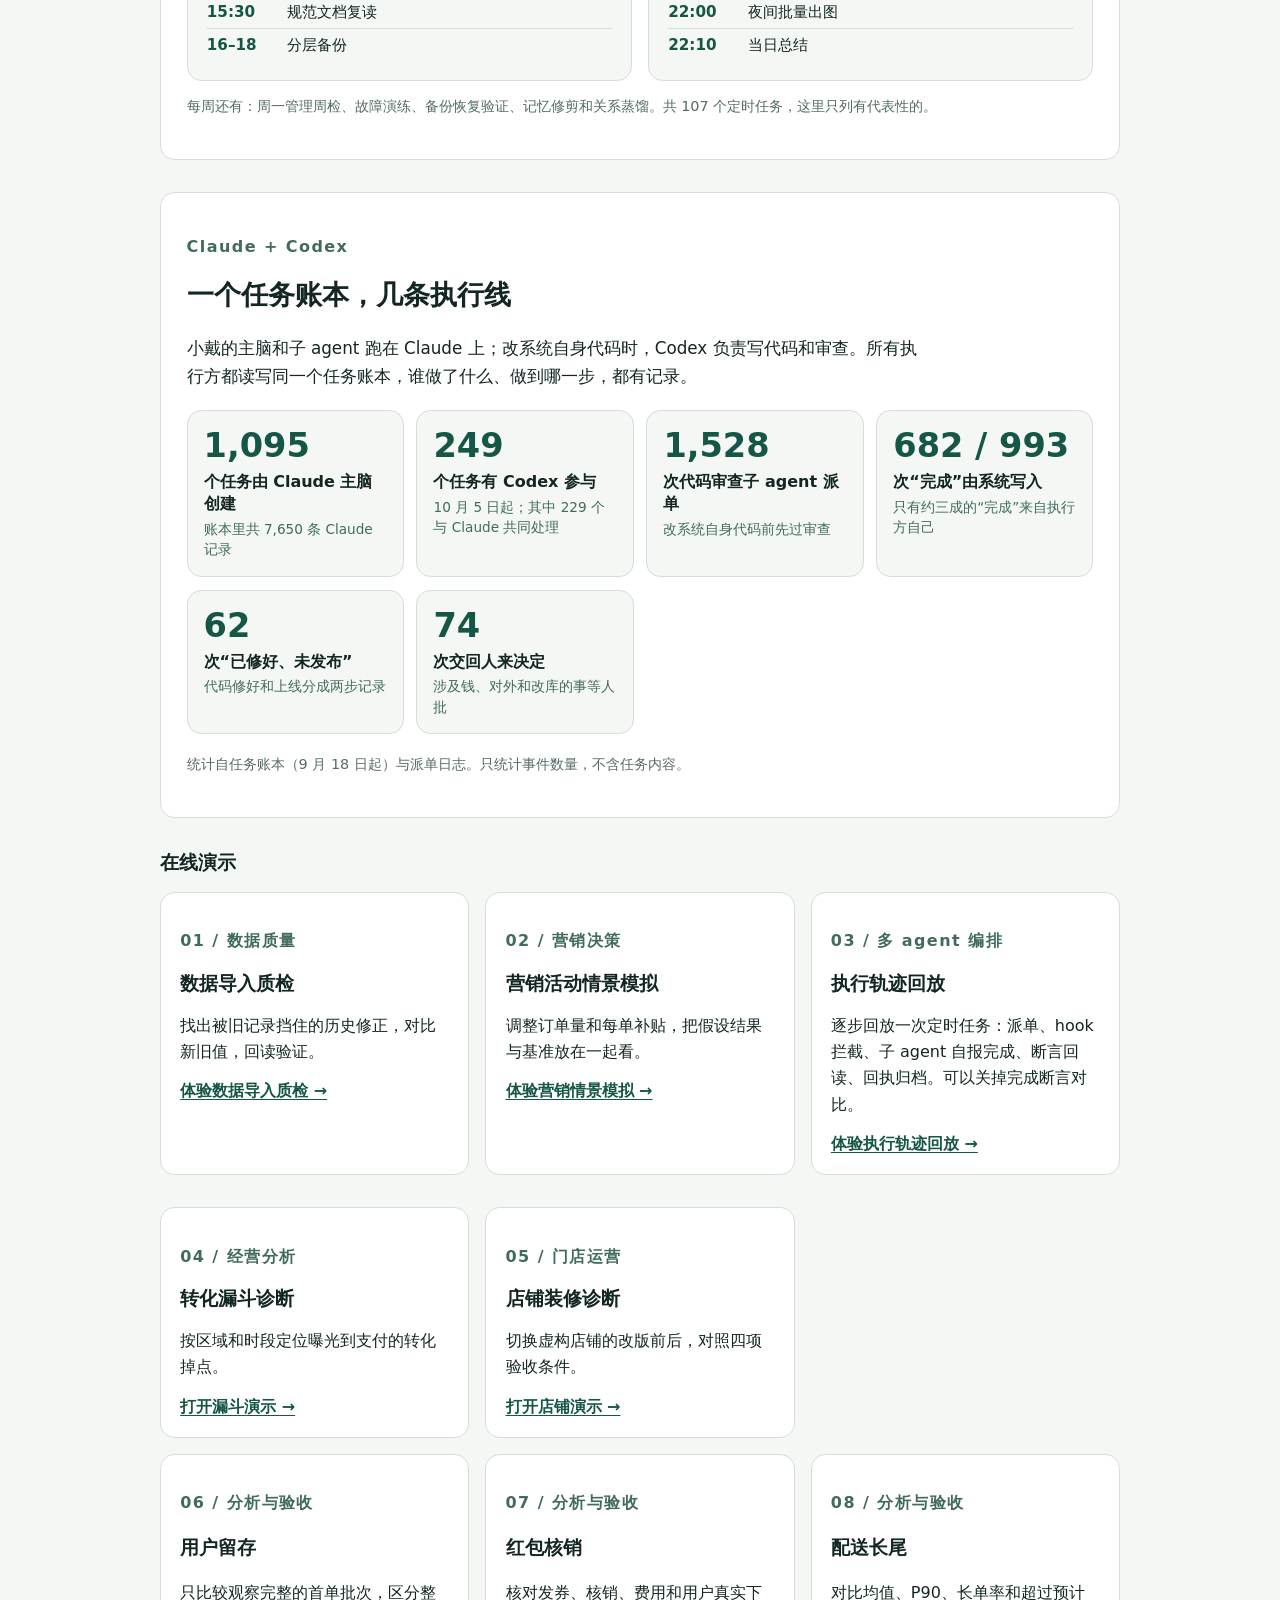
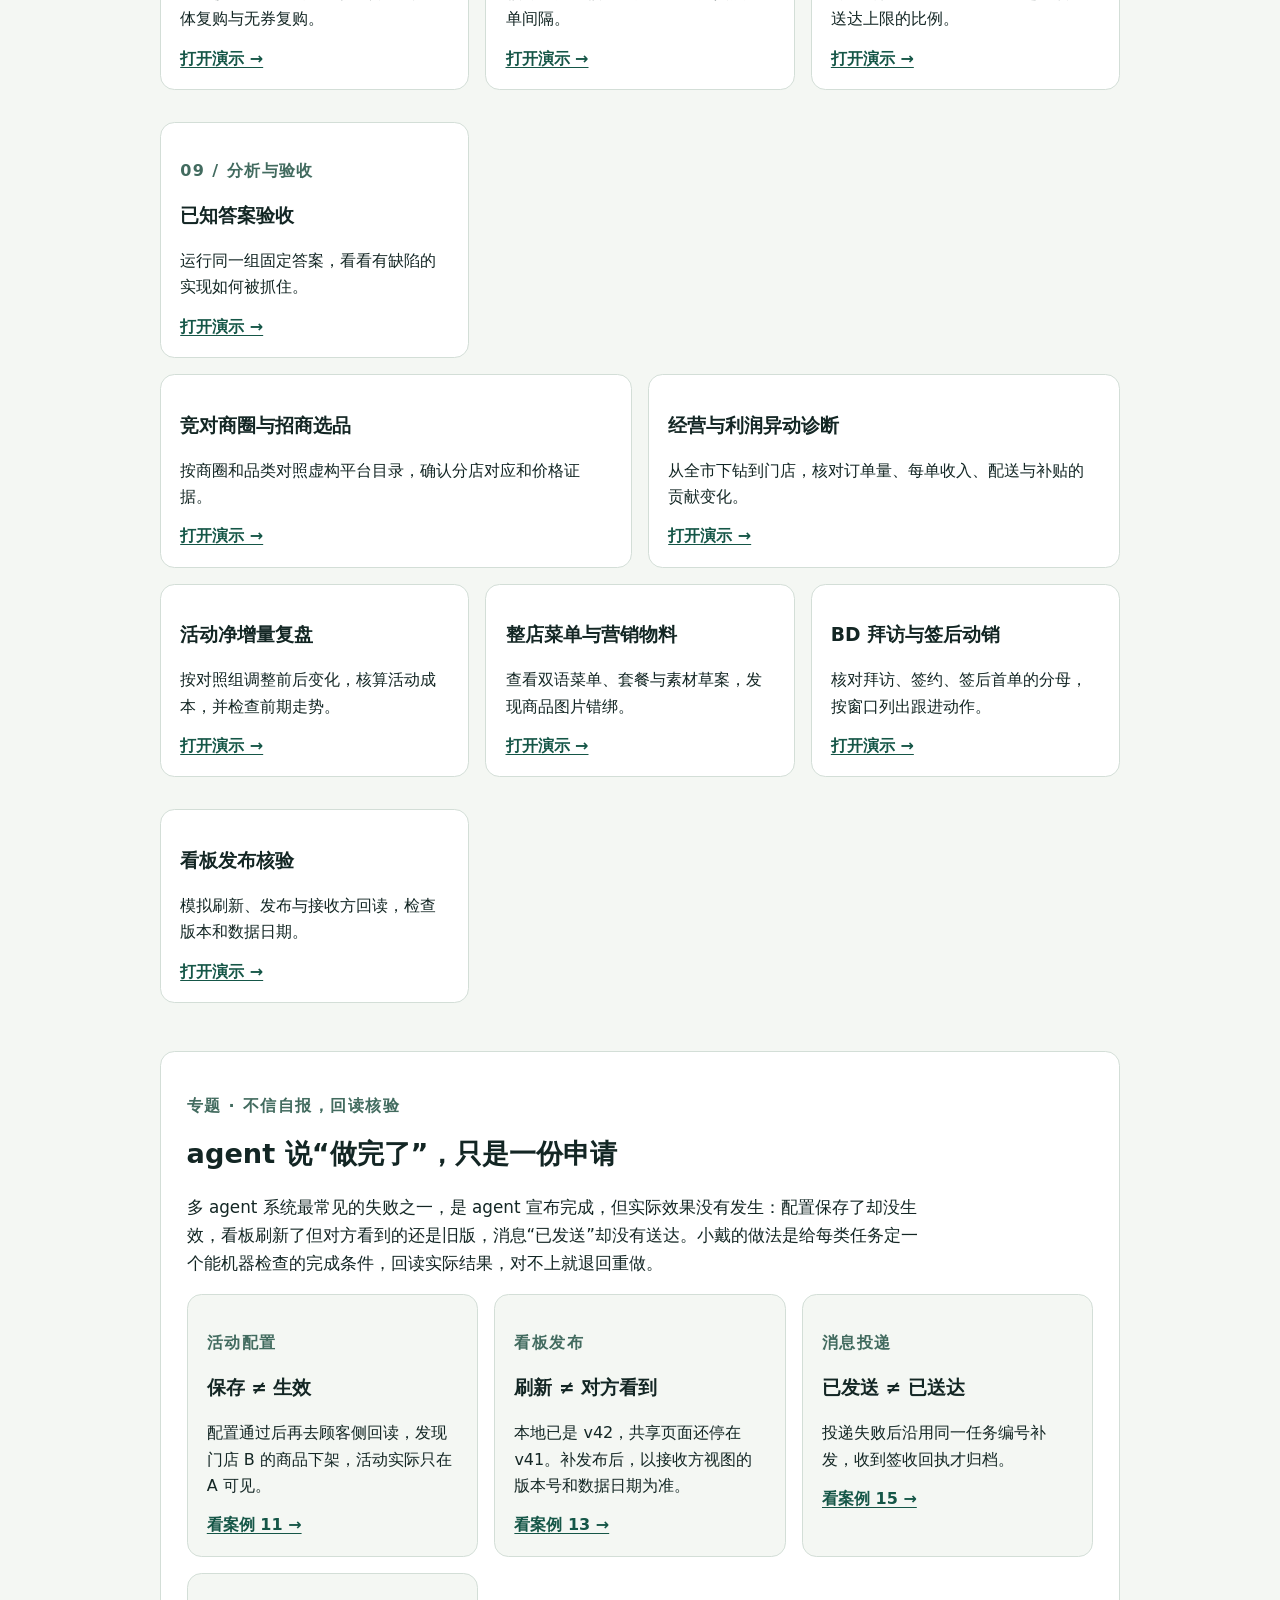
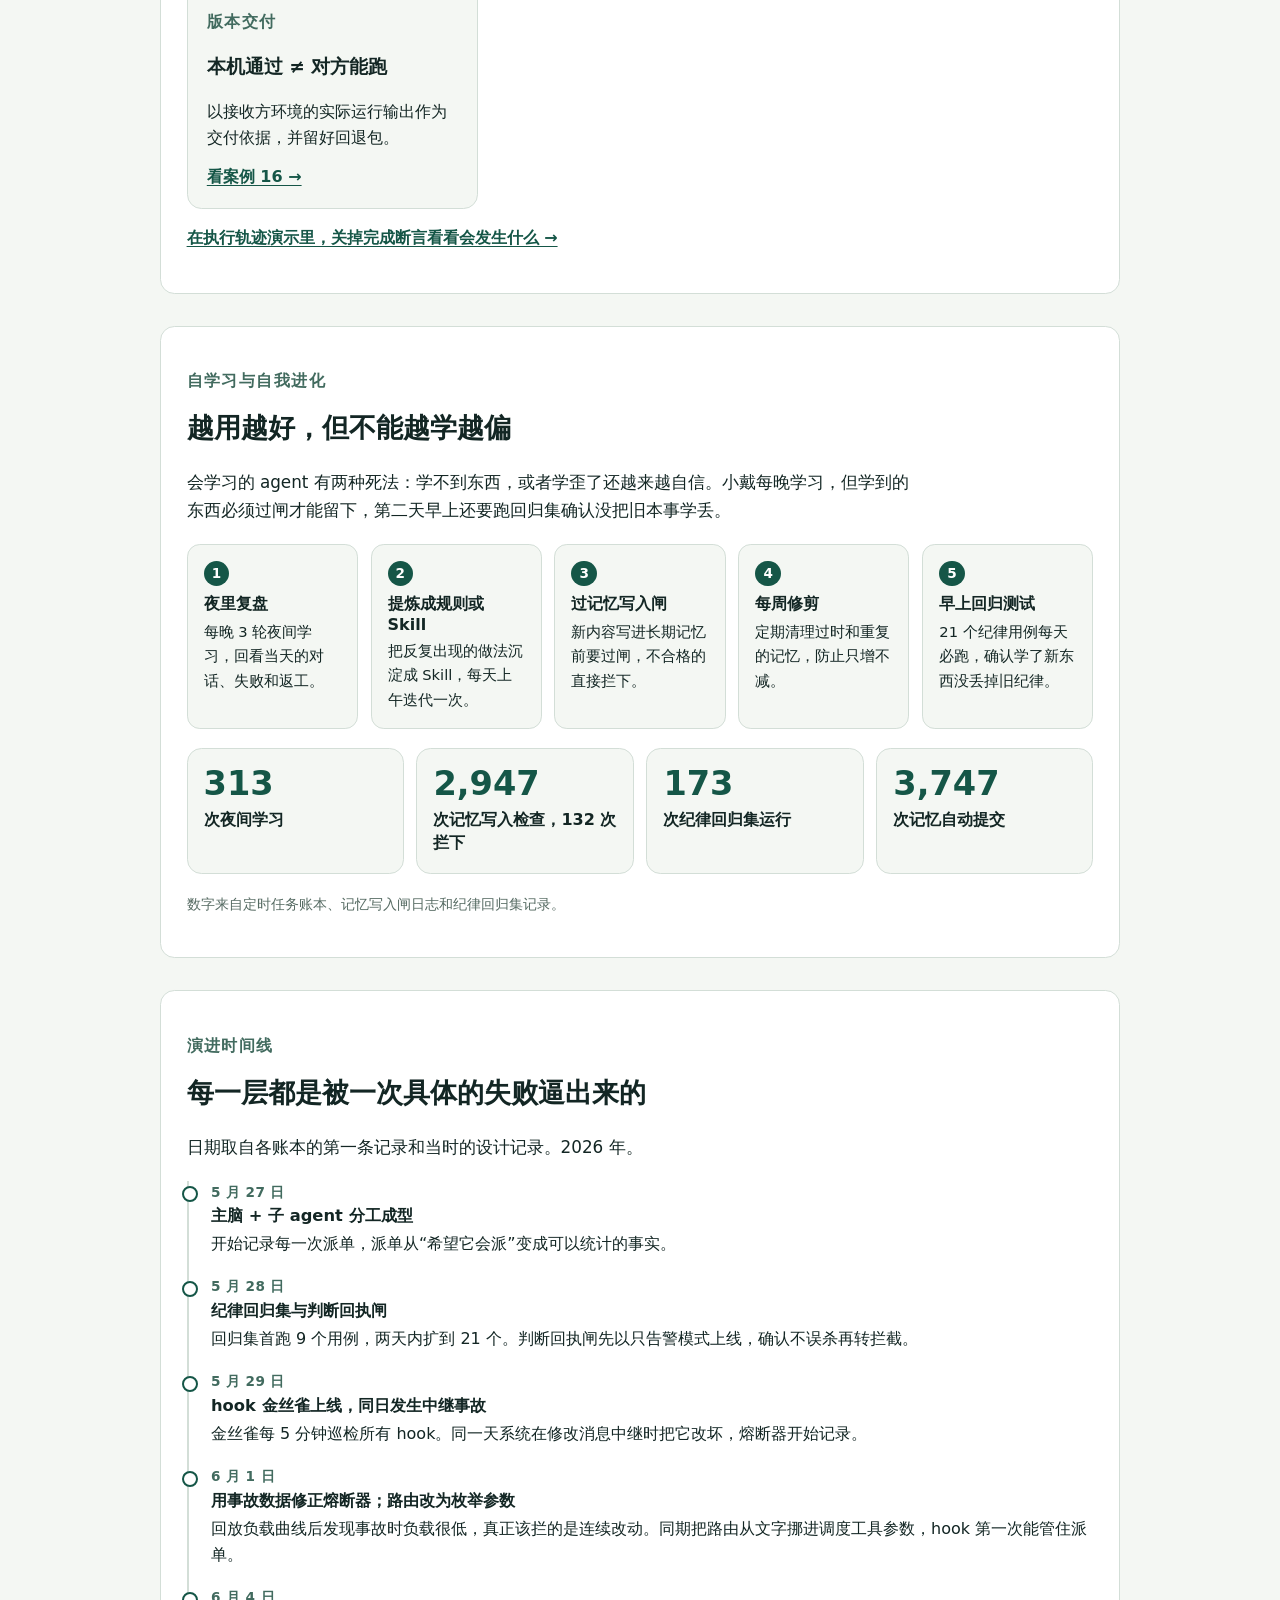
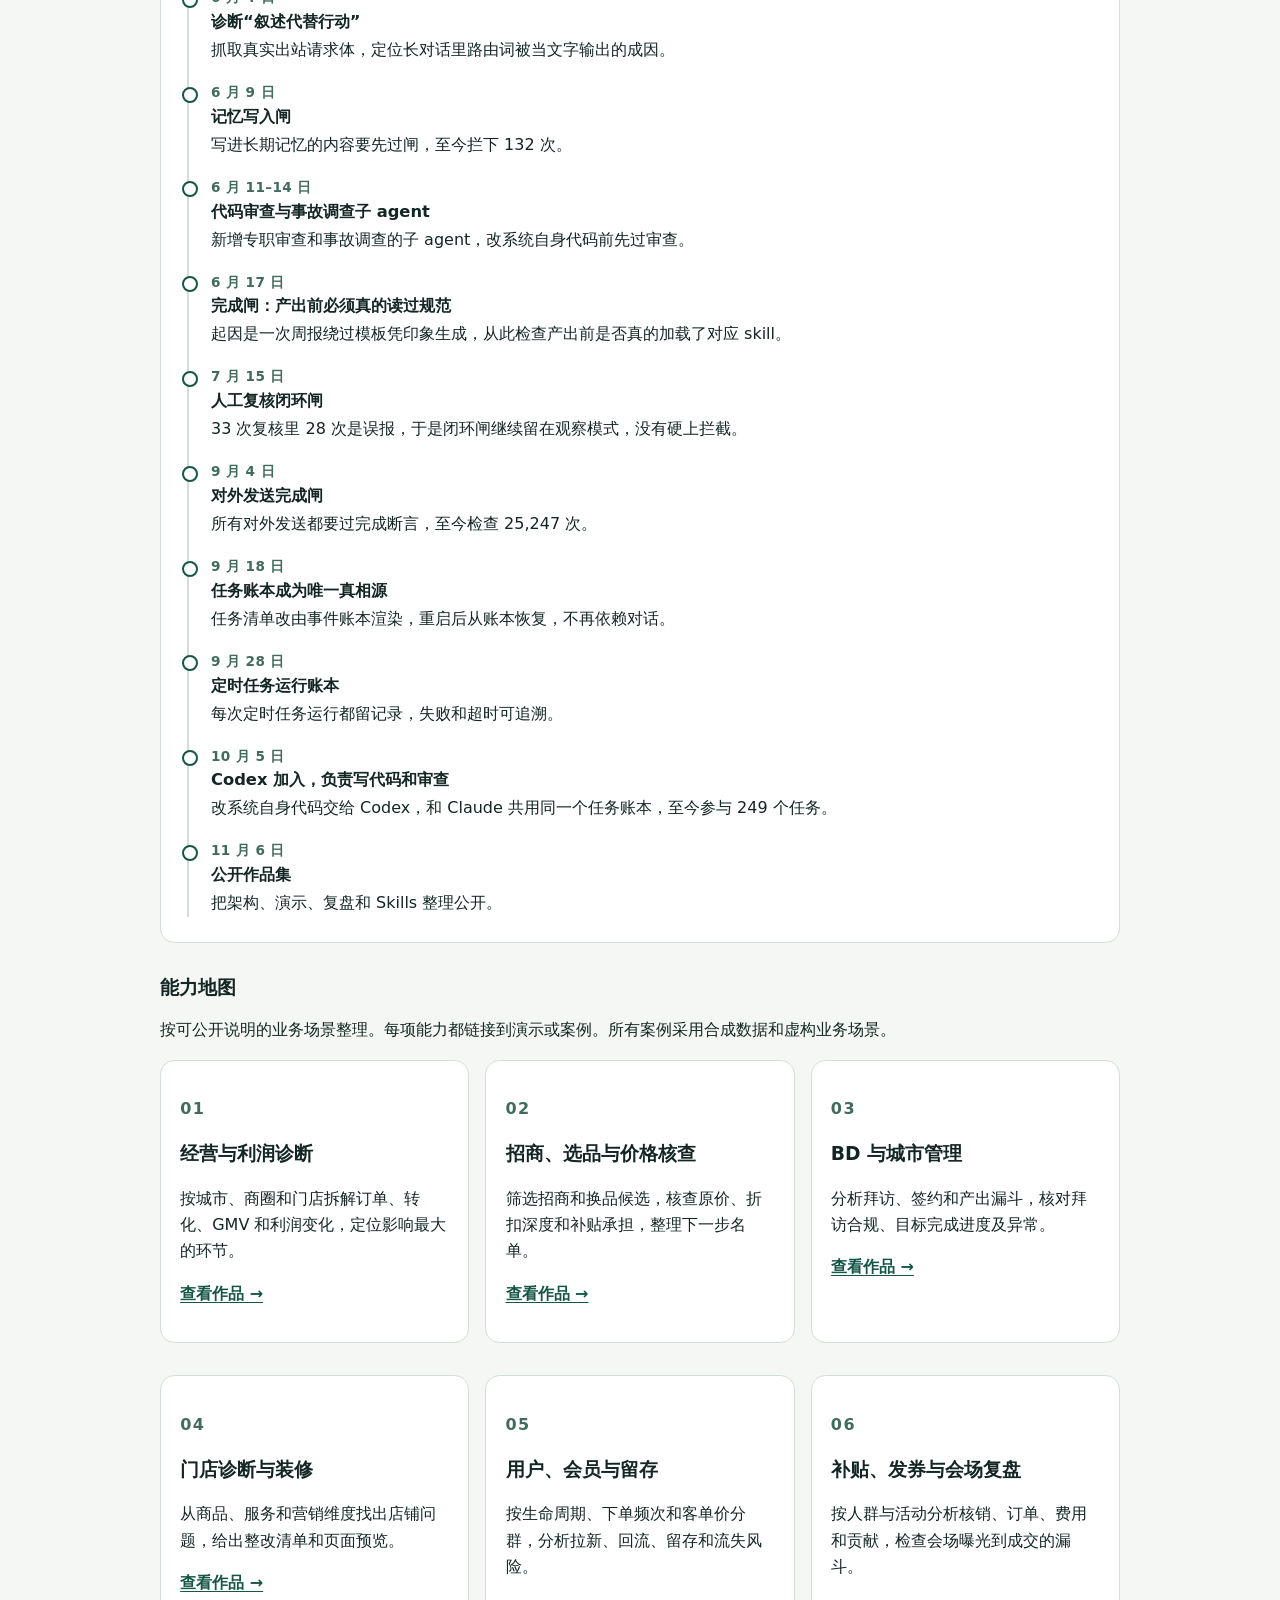
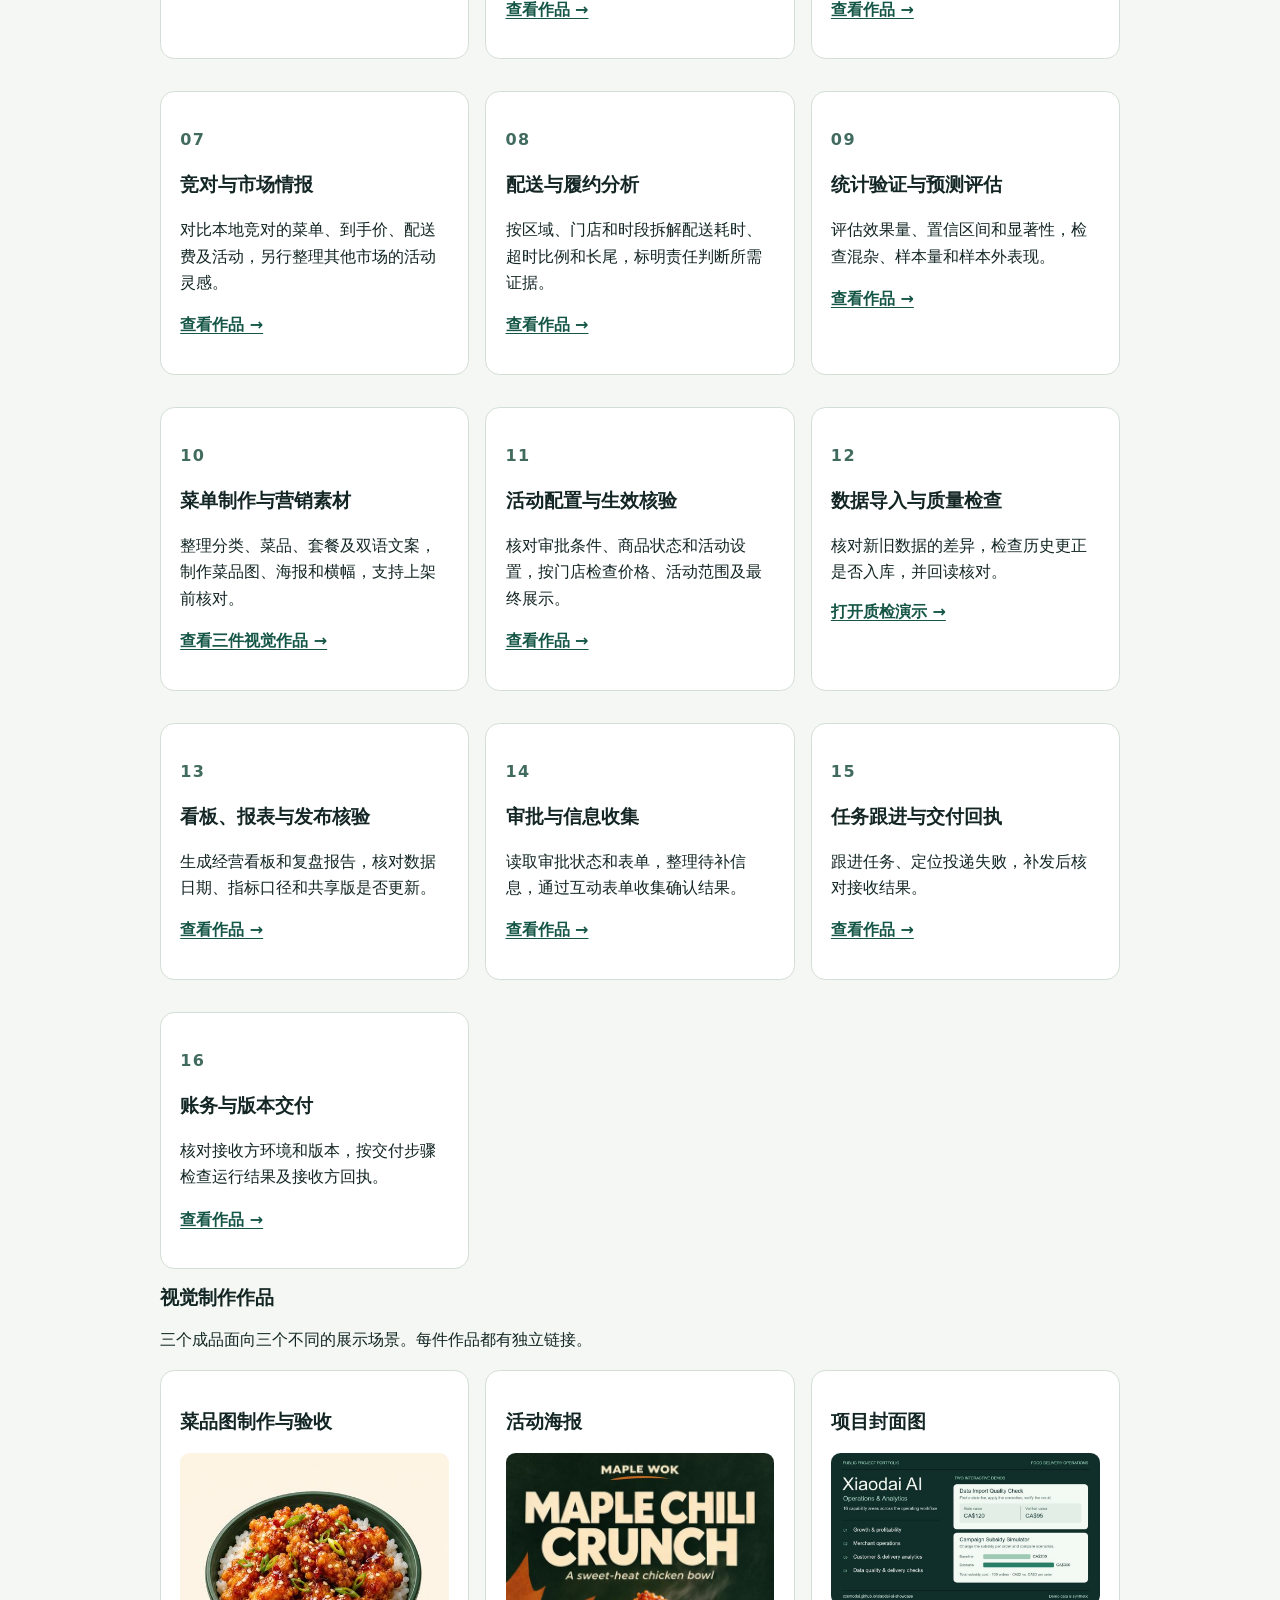
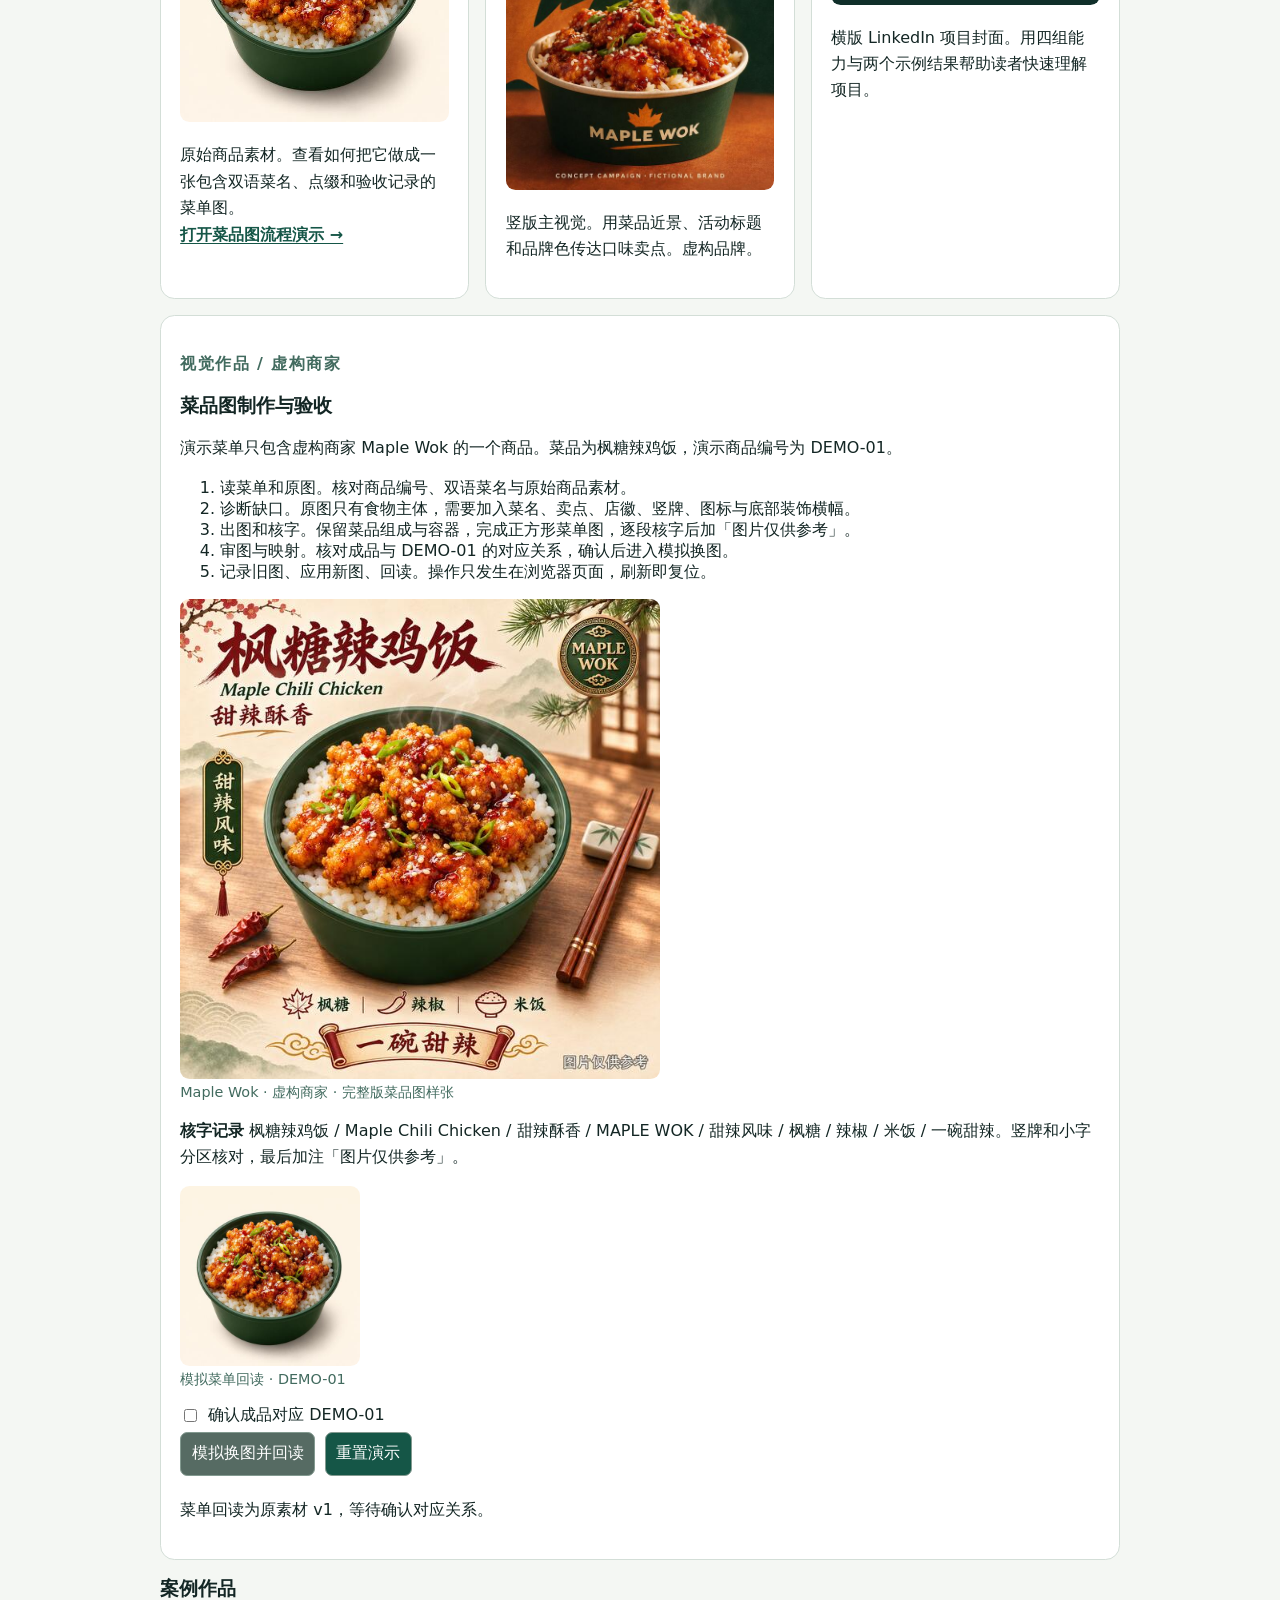
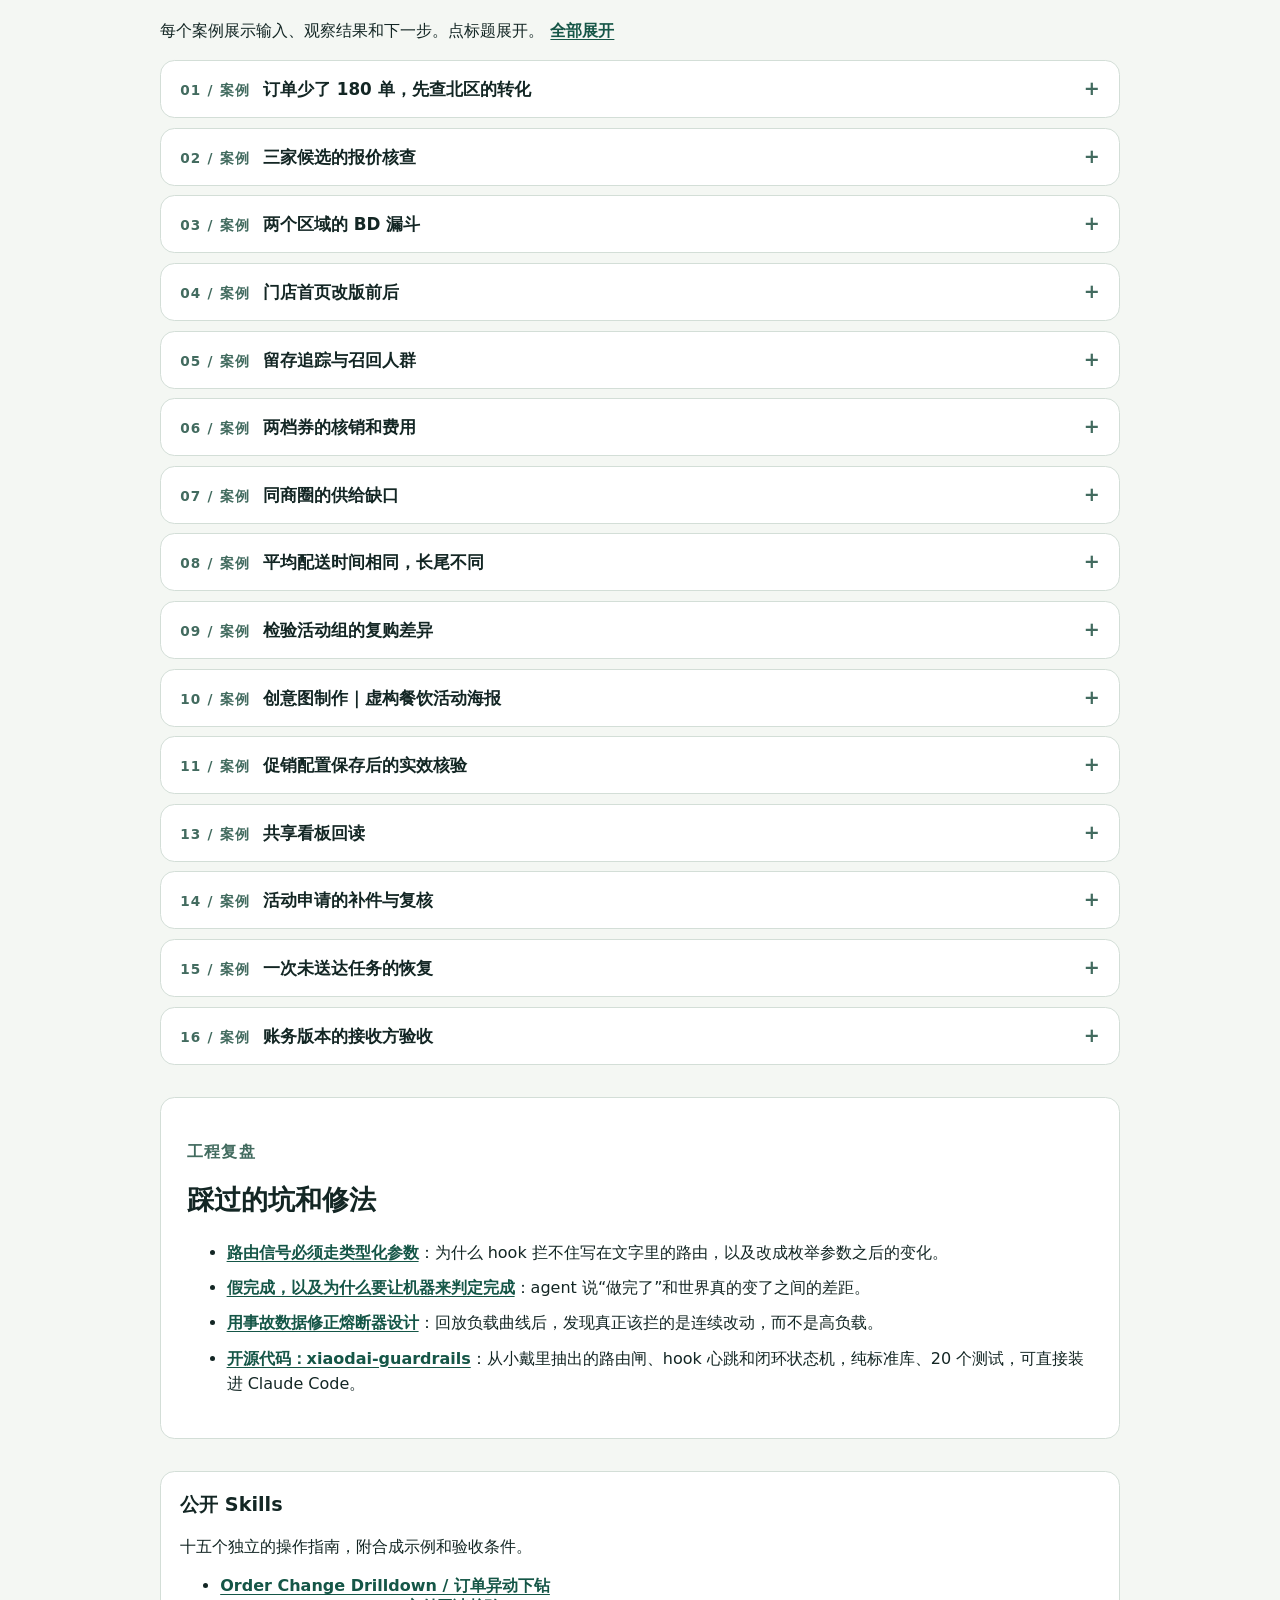
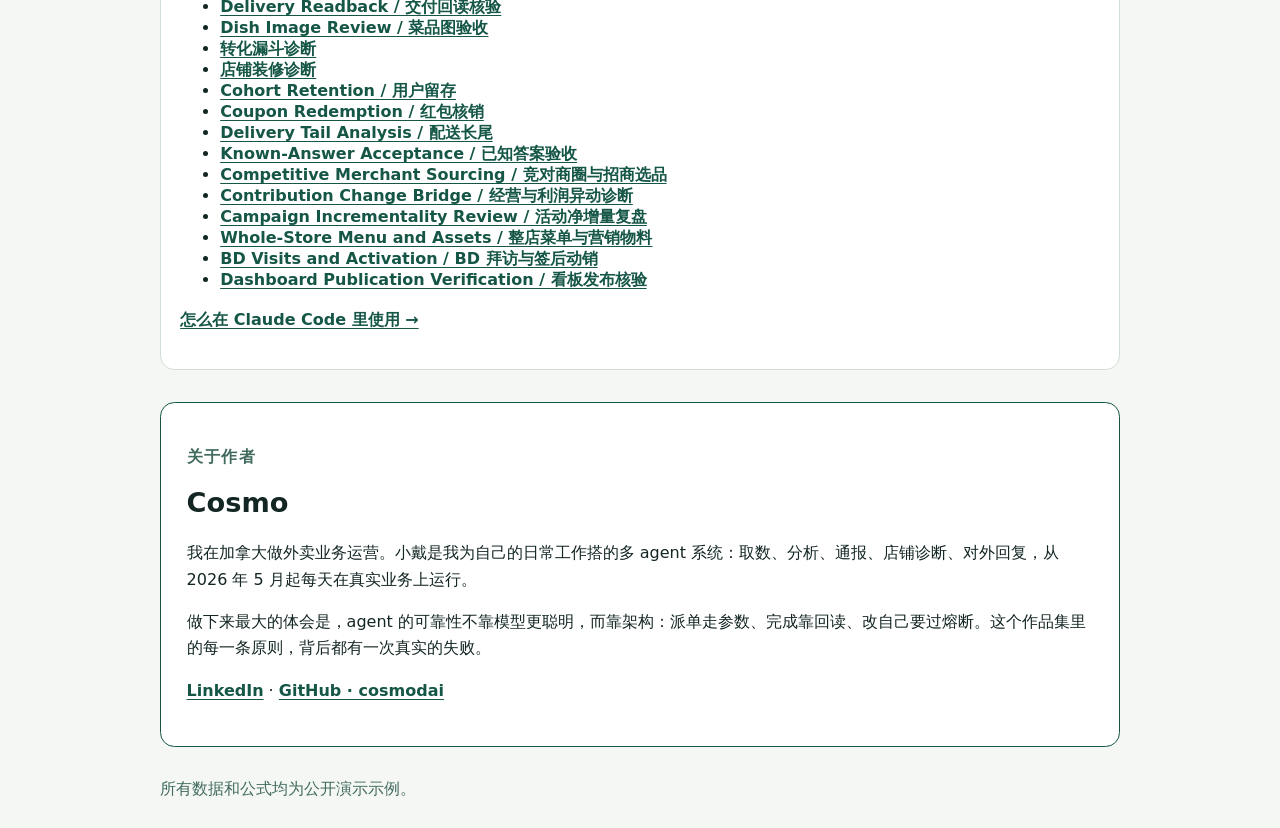
==== commit 91dd1321: "Link the open-source xiaodai-guardrails repo Co-Authored-By: Claude Opus 5.5 <noreply@anthropic.com>" ====
--- a/index.html
+++ b/index.html
@@ -324,7 +324,7 @@
 <li><a href="https://github.com/cosmodai/xiaodai-ai-showcase/blob/main/docs/01-routing-must-be-typed.md">路由信号必须走类型化参数</a>：为什么 hook 拦不住写在文字里的路由，以及改成枚举参数之后的变化。</li>
 <li><a href="https://github.com/cosmodai/xiaodai-ai-showcase/blob/main/docs/02-phantom-done.md">假完成，以及为什么要让机器来判定完成</a>：agent 说“做完了”和世界真的变了之间的差距。</li>
 <li><a href="https://github.com/cosmodai/xiaodai-ai-showcase/blob/main/docs/03-circuit-breaker-from-incident-data.md">用事故数据修正熔断器设计</a>：回放负载曲线后，发现真正该拦的是连续改动，而不是高负载。</li>
-</ul>
+<li><a href="https://github.com/cosmodai/xiaodai-guardrails">开源代码：xiaodai-guardrails</a>：从小戴里抽出的路由闸、hook 心跳和闭环状态机，纯标准库、20 个测试，可直接装进 Claude Code。</li></ul>
 </section>
 <section id="skills"><h2>公开 Skills</h2><p>十五个独立的操作指南，附合成示例和验收条件。</p><ul><li><a href="https://github.com/cosmodai/xiaodai-ai-showcase/blob/main/skills/order-change-drilldown/SKILL.md">Order Change Drilldown / 订单异动下钻</a></li><li><a href="https://github.com/cosmodai/xiaodai-ai-showcase/blob/main/skills/delivery-readback/SKILL.md">Delivery Readback / 交付回读核验</a></li><li><a href="https://github.com/cosmodai/xiaodai-ai-showcase/blob/main/skills/dish-image-review/SKILL.md">Dish Image Review / 菜品图验收</a></li><li><a href="https://github.com/cosmodai/xiaodai-ai-showcase/tree/main/skills/conversion-funnel-diagnostics">转化漏斗诊断</a></li><li><a href="https://github.com/cosmodai/xiaodai-ai-showcase/tree/main/skills/storefront-audit">店铺装修诊断</a></li><li><a href="https://github.com/cosmodai/xiaodai-ai-showcase/tree/main/skills/cohort-retention">Cohort Retention / 用户留存</a></li><li><a href="https://github.com/cosmodai/xiaodai-ai-showcase/tree/main/skills/coupon-redemption">Coupon Redemption / 红包核销</a></li><li><a href="https://github.com/cosmodai/xiaodai-ai-showcase/tree/main/skills/delivery-tail-analysis">Delivery Tail Analysis / 配送长尾</a></li><li><a href="https://github.com/cosmodai/xiaodai-ai-showcase/tree/main/skills/known-answer-acceptance">Known-Answer Acceptance / 已知答案验收</a></li><li><a href="https://github.com/cosmodai/xiaodai-ai-showcase/tree/main/skills/competitive-merchant-sourcing">Competitive Merchant Sourcing / 竞对商圈与招商选品</a></li><li><a href="https://github.com/cosmodai/xiaodai-ai-showcase/tree/main/skills/contribution-change-bridge">Contribution Change Bridge / 经营与利润异动诊断</a></li><li><a href="https://github.com/cosmodai/xiaodai-ai-showcase/tree/main/skills/campaign-incrementality">Campaign Incrementality Review / 活动净增量复盘</a></li><li><a href="https://github.com/cosmodai/xiaodai-ai-showcase/tree/main/skills/storefront-menu-and-assets">Whole-Store Menu and Assets / 整店菜单与营销物料</a></li><li><a href="https://github.com/cosmodai/xiaodai-ai-showcase/tree/main/skills/bd-visit-activation">BD Visits and Activation / BD 拜访与签后动销</a></li><li><a href="https://github.com/cosmodai/xiaodai-ai-showcase/tree/main/skills/dashboard-publication-verification">Dashboard Publication Verification / 看板发布核验</a></li></ul><p><a href="https://github.com/cosmodai/xiaodai-ai-showcase/tree/main/skills#readme">怎么在 Claude Code 里使用 →</a></p></section>
 <section id="about" class="feature about">
@@ -380,7 +380,7 @@
 <section id="skills"><h2>Public skills</h2><p>Standalone workflows with synthetic examples and explicit acceptance criteria.</p><ul><li><a href="https://github.com/cosmodai/xiaodai-ai-showcase/blob/main/skills/order-change-drilldown/SKILL.md">Order Change Drilldown / 订单异动下钻</a></li><li><a href="https://github.com/cosmodai/xiaodai-ai-showcase/blob/main/skills/delivery-readback/SKILL.md">Delivery Readback / 交付回读核验</a></li><li><a href="https://github.com/cosmodai/xiaodai-ai-showcase/blob/main/skills/dish-image-review/SKILL.md">Dish Image Review / 菜品图验收</a></li><li><a href="https://github.com/cosmodai/xiaodai-ai-showcase/tree/main/skills/conversion-funnel-diagnostics">Conversion Funnel Diagnostics</a></li><li><a href="https://github.com/cosmodai/xiaodai-ai-showcase/tree/main/skills/storefront-audit">Storefront Audit</a></li><li><a href="https://github.com/cosmodai/xiaodai-ai-showcase/tree/main/skills/cohort-retention">Cohort Retention / 用户留存</a></li><li><a href="https://github.com/cosmodai/xiaodai-ai-showcase/tree/main/skills/coupon-redemption">Coupon Redemption / 红包核销</a></li><li><a href="https://github.com/cosmodai/xiaodai-ai-showcase/tree/main/skills/delivery-tail-analysis">Delivery Tail Analysis / 配送长尾</a></li><li><a href="https://github.com/cosmodai/xiaodai-ai-showcase/tree/main/skills/known-answer-acceptance">Known-Answer Acceptance / 已知答案验收</a></li><li><a href="https://github.com/cosmodai/xiaodai-ai-showcase/tree/main/skills/competitive-merchant-sourcing">Competitive Merchant Sourcing / 竞对商圈与招商选品</a></li><li><a href="https://github.com/cosmodai/xiaodai-ai-showcase/tree/main/skills/contribution-change-bridge">Contribution Change Bridge / 经营与利润异动诊断</a></li><li><a href="https://github.com/cosmodai/xiaodai-ai-showcase/tree/main/skills/campaign-incrementality">Campaign Incrementality Review / 活动净增量复盘</a></li><li><a href="https://github.com/cosmodai/xiaodai-ai-showcase/tree/main/skills/storefront-menu-and-assets">Whole-Store Menu and Assets / 整店菜单与营销物料</a></li><li><a href="https://github.com/cosmodai/xiaodai-ai-showcase/tree/main/skills/bd-visit-activation">BD Visits and Activation / BD 拜访与签后动销</a></li><li><a href="https://github.com/cosmodai/xiaodai-ai-showcase/tree/main/skills/dashboard-publication-verification">Dashboard Publication Verification / 看板发布核验</a></li></ul><p><a href="https://github.com/cosmodai/xiaodai-ai-showcase/tree/main/skills#readme">How to use them in Claude Code →</a></p></section>
 <section id="learning" class="feature"><p class="kicker">Self-learning</p><h2>Getting better without drifting</h2><p class="lead">Learning agents fail in two ways: they learn nothing, or they learn the wrong thing and grow more confident. Xiaodai learns every night, but anything it learns must pass a gate to stay, and a regression suite runs every morning to make sure old discipline was not lost.</p><ol class="steps-flow"><li><h3>Nightly review</h3><p>Three rounds of night learning go over the day's conversations, failures and rework.</p></li><li><h3>Distill into rules and skills</h3><p>Recurring practice becomes a skill; skills are iterated every morning.</p></li><li><h3>Pass the memory gate</h3><p>New long-term memories are checked before they are written; bad ones are blocked.</p></li><li><h3>Prune weekly</h3><p>Stale and duplicate memories are cleaned out so memory does not only grow.</p></li><li><h3>Morning regression</h3><p>21 discipline cases run daily to confirm nothing old was unlearned.</p></li></ol><div class="stats"><article class="stat"><p class="stat-num">313</p><p class="stat-label">night-learning runs</p></article><article class="stat"><p class="stat-num">2,947</p><p class="stat-label">memory-write checks, 132 blocked</p></article><article class="stat"><p class="stat-num">173</p><p class="stat-label">discipline-suite runs</p></article><article class="stat"><p class="stat-num">3,747</p><p class="stat-label">memory auto-commits</p></article></div><p class="muted small">From the scheduled-job ledger, the memory-gate log and discipline-suite records.</p></section>
 <section id="timeline" class="feature"><p class="kicker">Timeline</p><h2>Every layer was forced by a specific failure</h2><p class="lead">Dates come from the first record in each ledger and the design notes at the time. All dates 2026.</p><ol class="timeline"><li><p class="tl-date">May 27</p><h3>Coordinator and subagents take shape</h3><p>Every dispatch is logged from here on, so "it should delegate" becomes something we can count.</p></li><li><p class="tl-date">May 28</p><h3>Regression suite and judgment receipts</h3><p>The suite starts with 9 cases and reaches 21 within two days. The judgment-receipt gate launches warn-only before it is allowed to block.</p></li><li><p class="tl-date">May 29</p><h3>Hook canary goes live; relay incident the same day</h3><p>A canary checks every hook every 5 minutes. That day the system broke its own message relay while editing it, and the circuit breaker starts logging.</p></li><li><p class="tl-date">Jun 1</p><h3>Breaker corrected with incident data; routing becomes an enum</h3><p>Replaying the load curve showed load was low at the incident; consecutive edits were the real signal. Routing moves from text into a dispatch-tool argument, so hooks can finally enforce it.</p></li><li><p class="tl-date">Jun 4</p><h3>Diagnosing "narration instead of action"</h3><p>Captured real outbound request bodies to find why routing words were emitted as text in long conversations.</p></li><li><p class="tl-date">Jun 9</p><h3>Memory write gate</h3><p>Anything written to long-term memory passes a gate first; 132 writes blocked so far.</p></li><li><p class="tl-date">Jun 11–14</p><h3>Code-review and incident subagents</h3><p>Dedicated subagents review changes to the system's own code and investigate incidents.</p></li><li><p class="tl-date">Jun 17</p><h3>Completion gate: read the spec before producing</h3><p>Triggered by a weekly report generated from memory instead of its template; output now checks the matching skill was actually loaded.</p></li><li><p class="tl-date">Jul 15</p><h3>Human review of the closure gate</h3><p>28 of 33 reviewed blocks were false positives, so the gate stayed in observe mode instead of blocking.</p></li><li><p class="tl-date">Sep 4</p><h3>Completion gate on every outgoing send</h3><p>All external sends pass completion assertions; 25,247 checked so far.</p></li><li><p class="tl-date">Sep 18</p><h3>Task ledger becomes the single source of truth</h3><p>The task list is rendered from an event ledger and restored from it after restarts, not from conversation.</p></li><li><p class="tl-date">Sep 28</p><h3>Scheduled-job ledger</h3><p>Every scheduled run is recorded, so failures and timeouts are traceable.</p></li><li><p class="tl-date">Oct 5</p><h3>Codex joins to write and review code</h3><p>Changes to the system's own code go to Codex, sharing one task ledger with Claude; 249 tasks so far.</p></li><li><p class="tl-date">Nov 6</p><h3>Public portfolio</h3><p>Architecture, demos, write-ups and skills published.</p></li></ol></section>
-<section id="docs" class="feature"><p class="kicker">Engineering notes</p><h2>What broke, and how we fixed it</h2><ul class="docs"><li><a href="https://github.com/cosmodai/xiaodai-ai-showcase/blob/main/docs/en/01-routing-must-be-typed.md">Routing must be a typed argument</a>: why hooks cannot stop routing written as text, and what changed with an enum parameter.</li><li><a href="https://github.com/cosmodai/xiaodai-ai-showcase/blob/main/docs/en/02-phantom-done.md">Phantom completion, and letting the system decide “done”</a>: the gap between an agent saying it finished and the world actually changing.</li><li><a href="https://github.com/cosmodai/xiaodai-ai-showcase/blob/main/docs/en/03-circuit-breaker-from-incident-data.md">Correcting a circuit breaker with incident data</a>: replaying the load curve showed the breaker should catch consecutive edits, not high load.</li></ul></section>
+<section id="docs" class="feature"><p class="kicker">Engineering notes</p><h2>What broke, and how we fixed it</h2><ul class="docs"><li><a href="https://github.com/cosmodai/xiaodai-ai-showcase/blob/main/docs/en/01-routing-must-be-typed.md">Routing must be a typed argument</a>: why hooks cannot stop routing written as text, and what changed with an enum parameter.</li><li><a href="https://github.com/cosmodai/xiaodai-ai-showcase/blob/main/docs/en/02-phantom-done.md">Phantom completion, and letting the system decide “done”</a>: the gap between an agent saying it finished and the world actually changing.</li><li><a href="https://github.com/cosmodai/xiaodai-ai-showcase/blob/main/docs/en/03-circuit-breaker-from-incident-data.md">Correcting a circuit breaker with incident data</a>: replaying the load curve showed the breaker should catch consecutive edits, not high load.</li><li><a href="https://github.com/cosmodai/xiaodai-guardrails">Open-source code: xiaodai-guardrails</a>: the route gate, hook heartbeat and closure state machine extracted from Xiaodai. Standard library only, 20 tests, drops into Claude Code.</li></ul></section>
 <section id="about" class="feature about">
 <p class="kicker">About</p>
 <h2>Cosmo</h2>
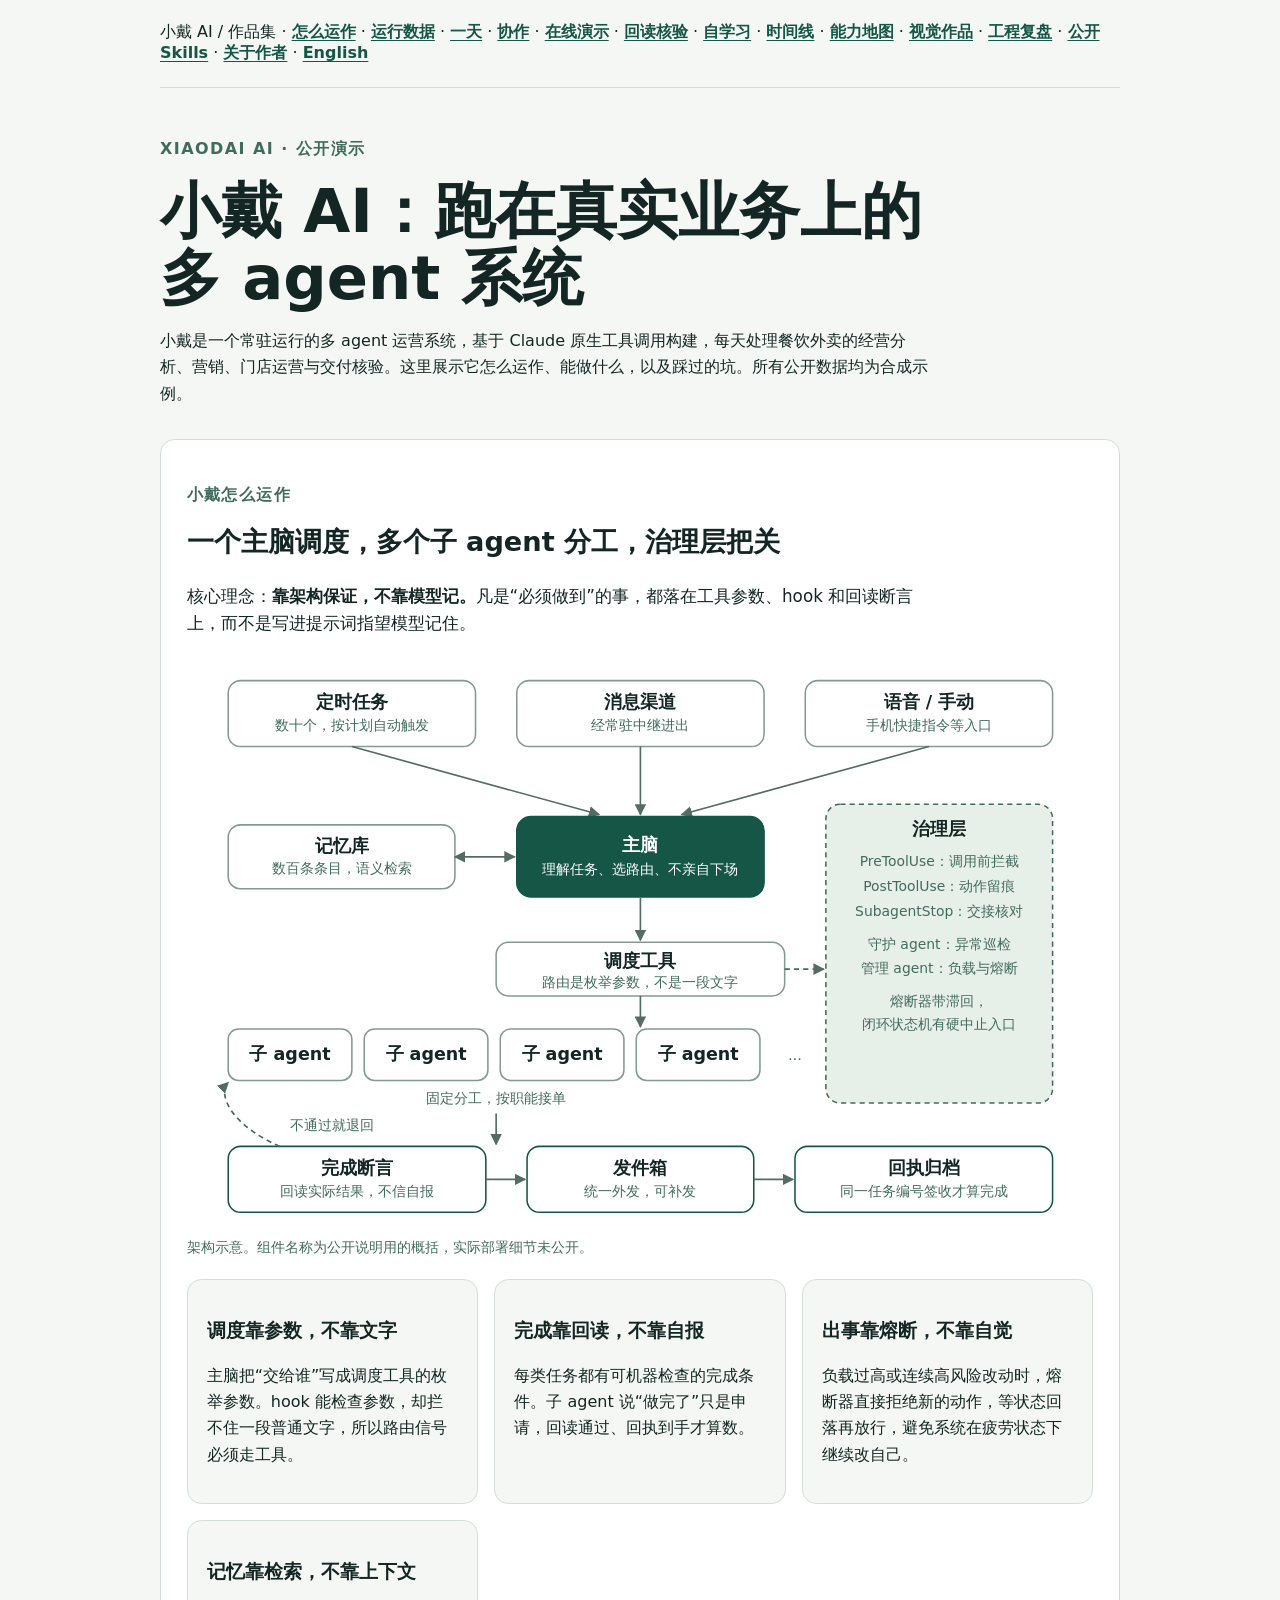
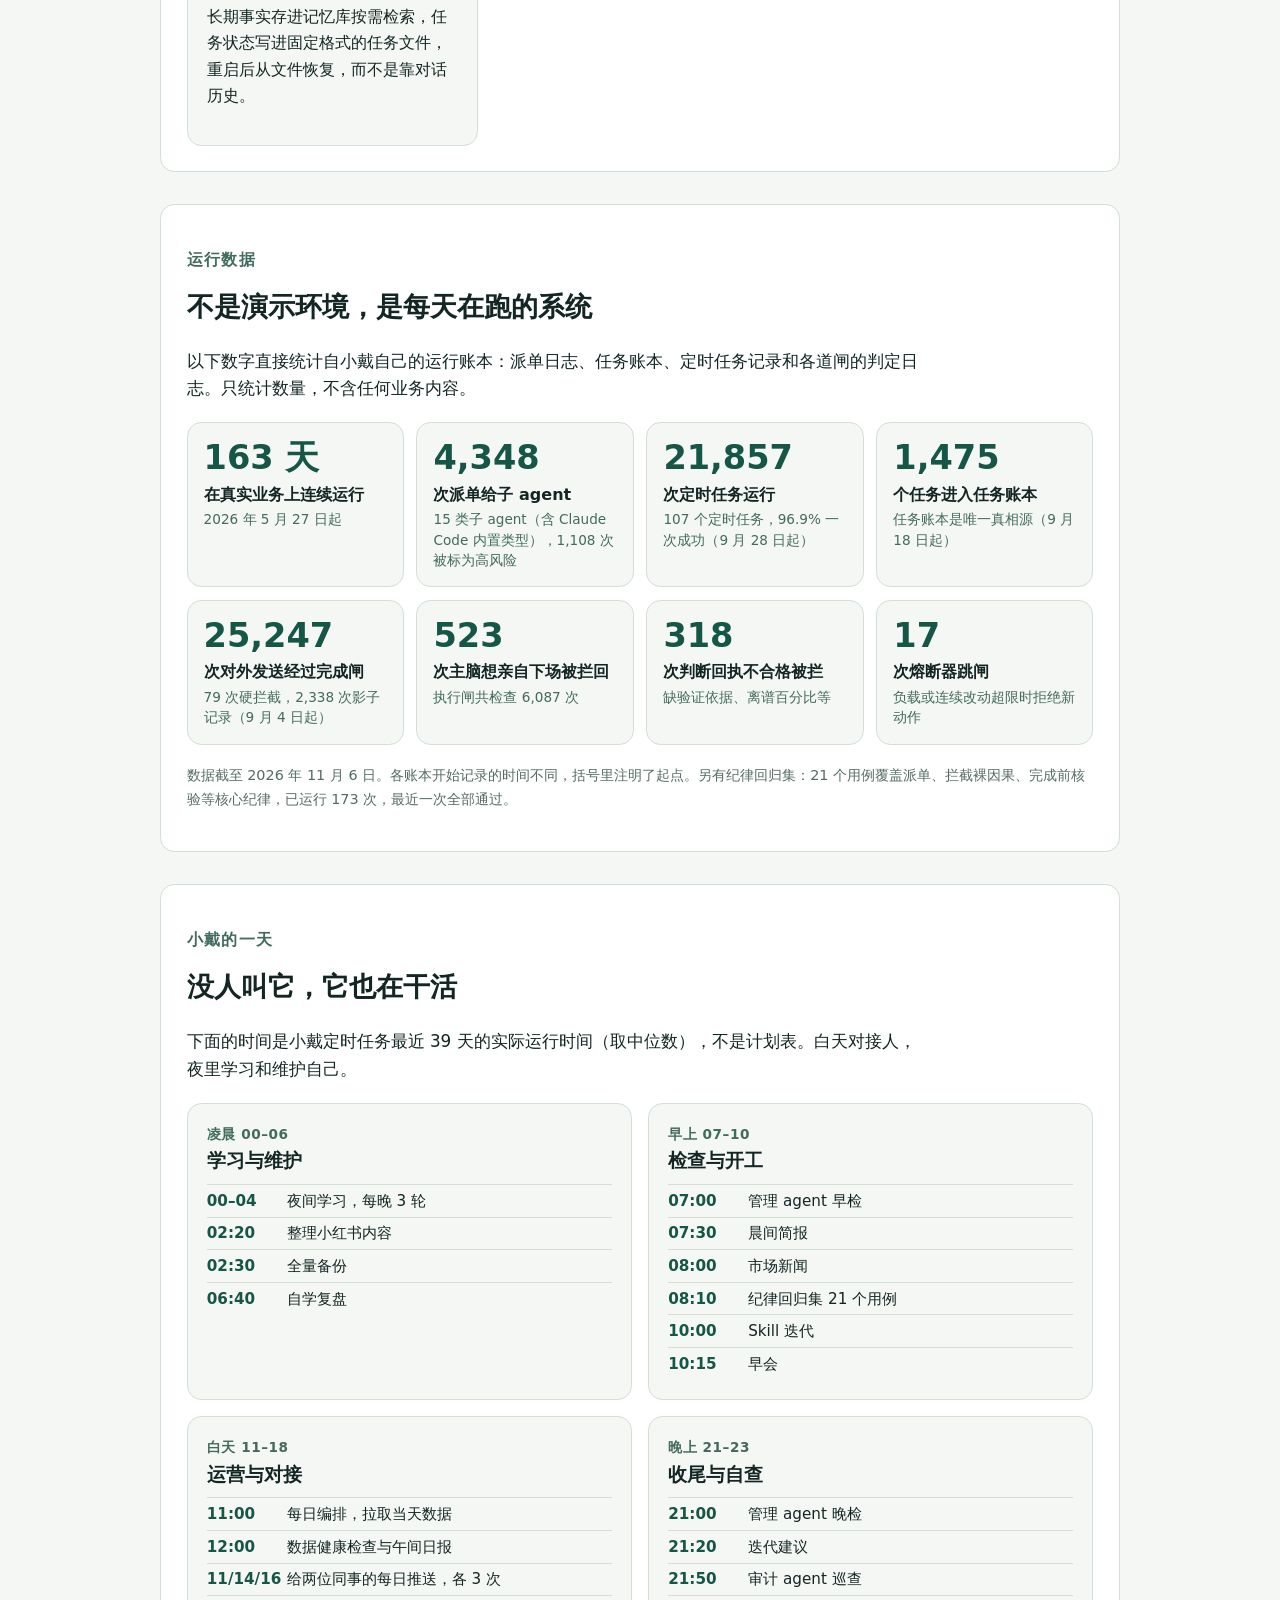
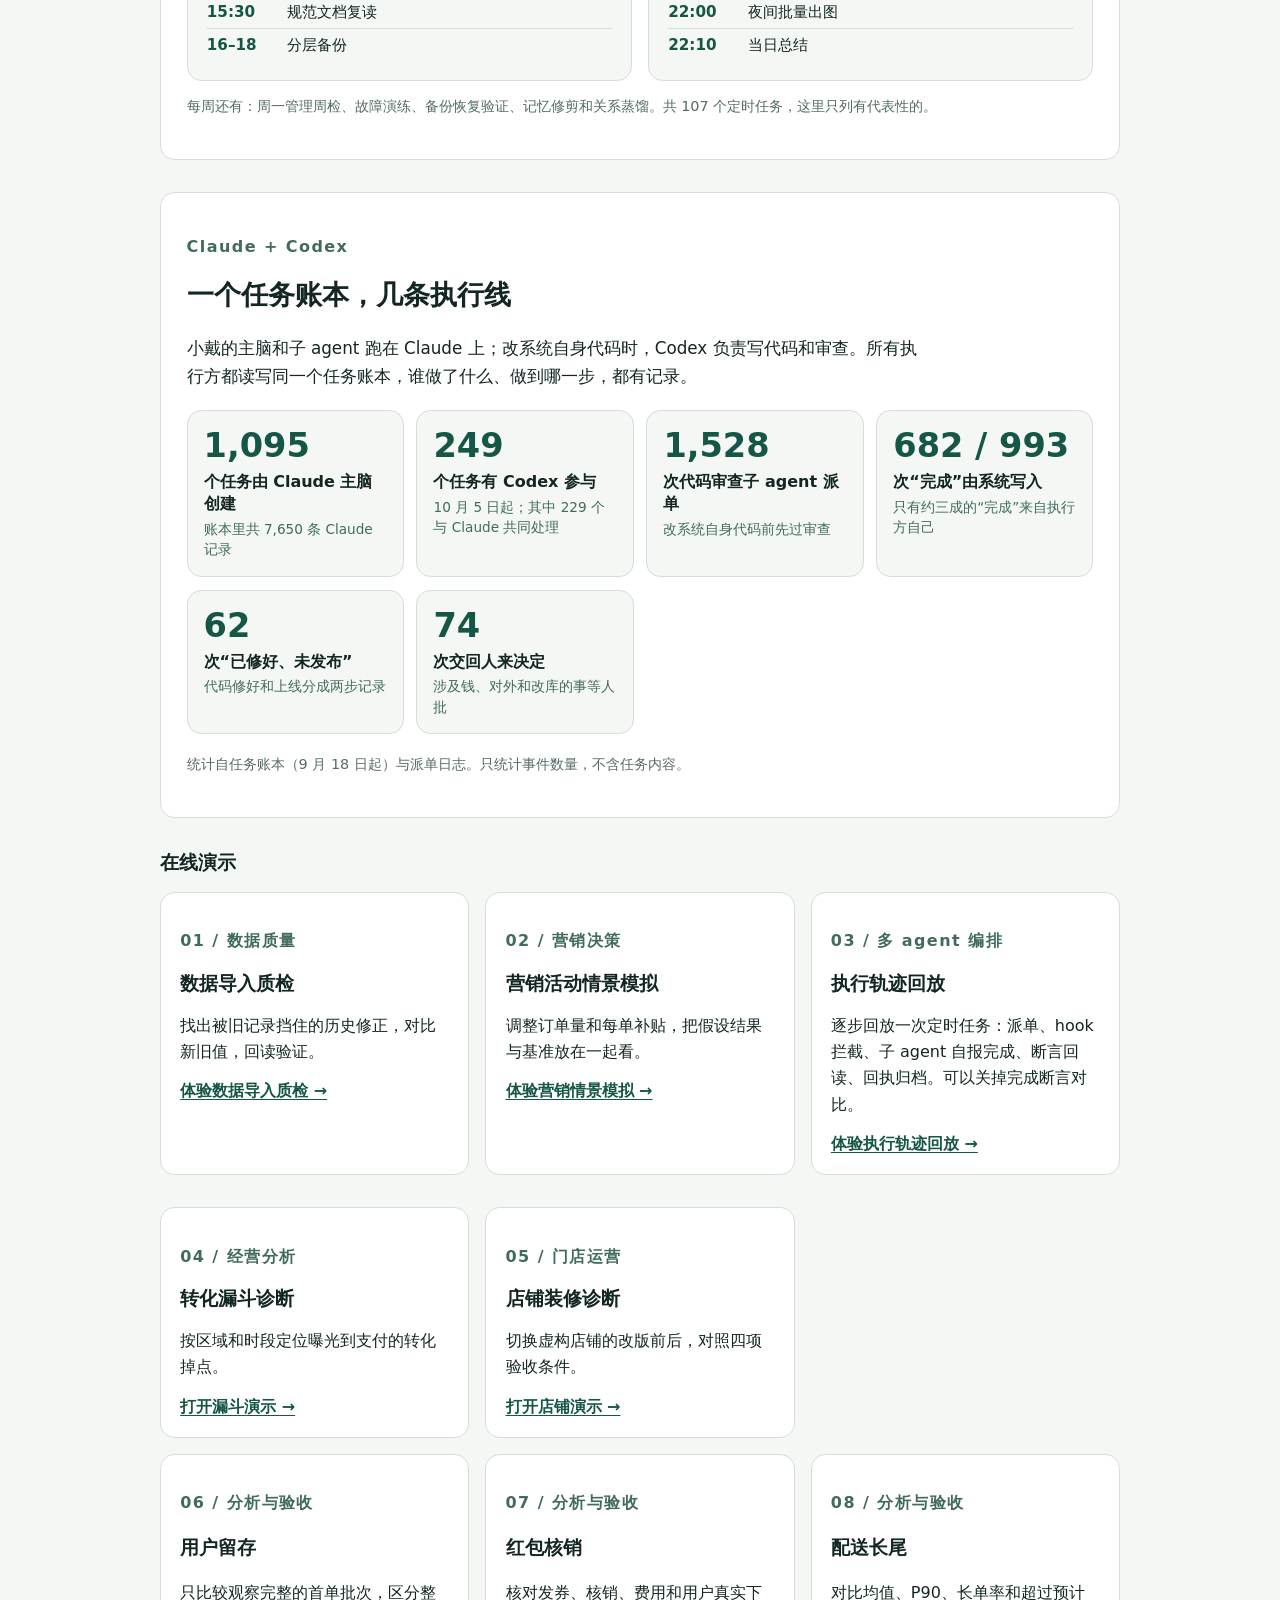
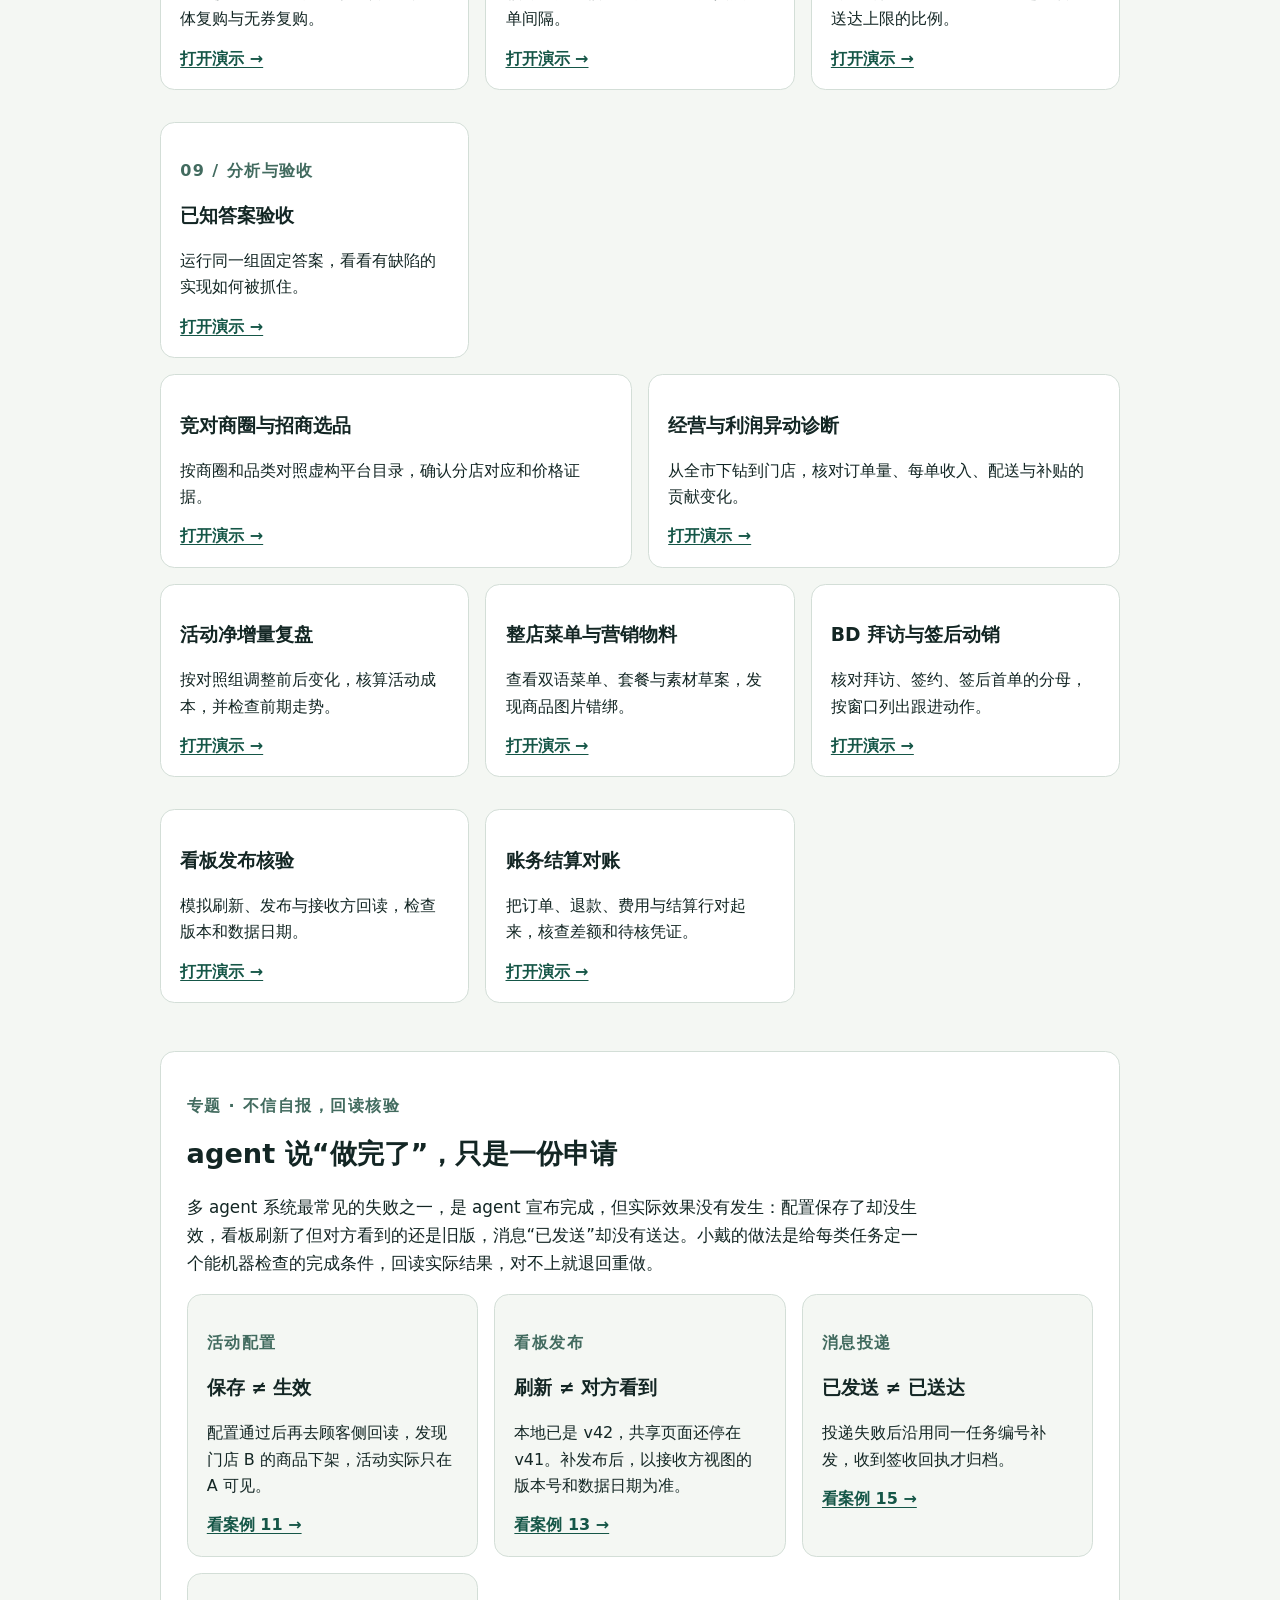
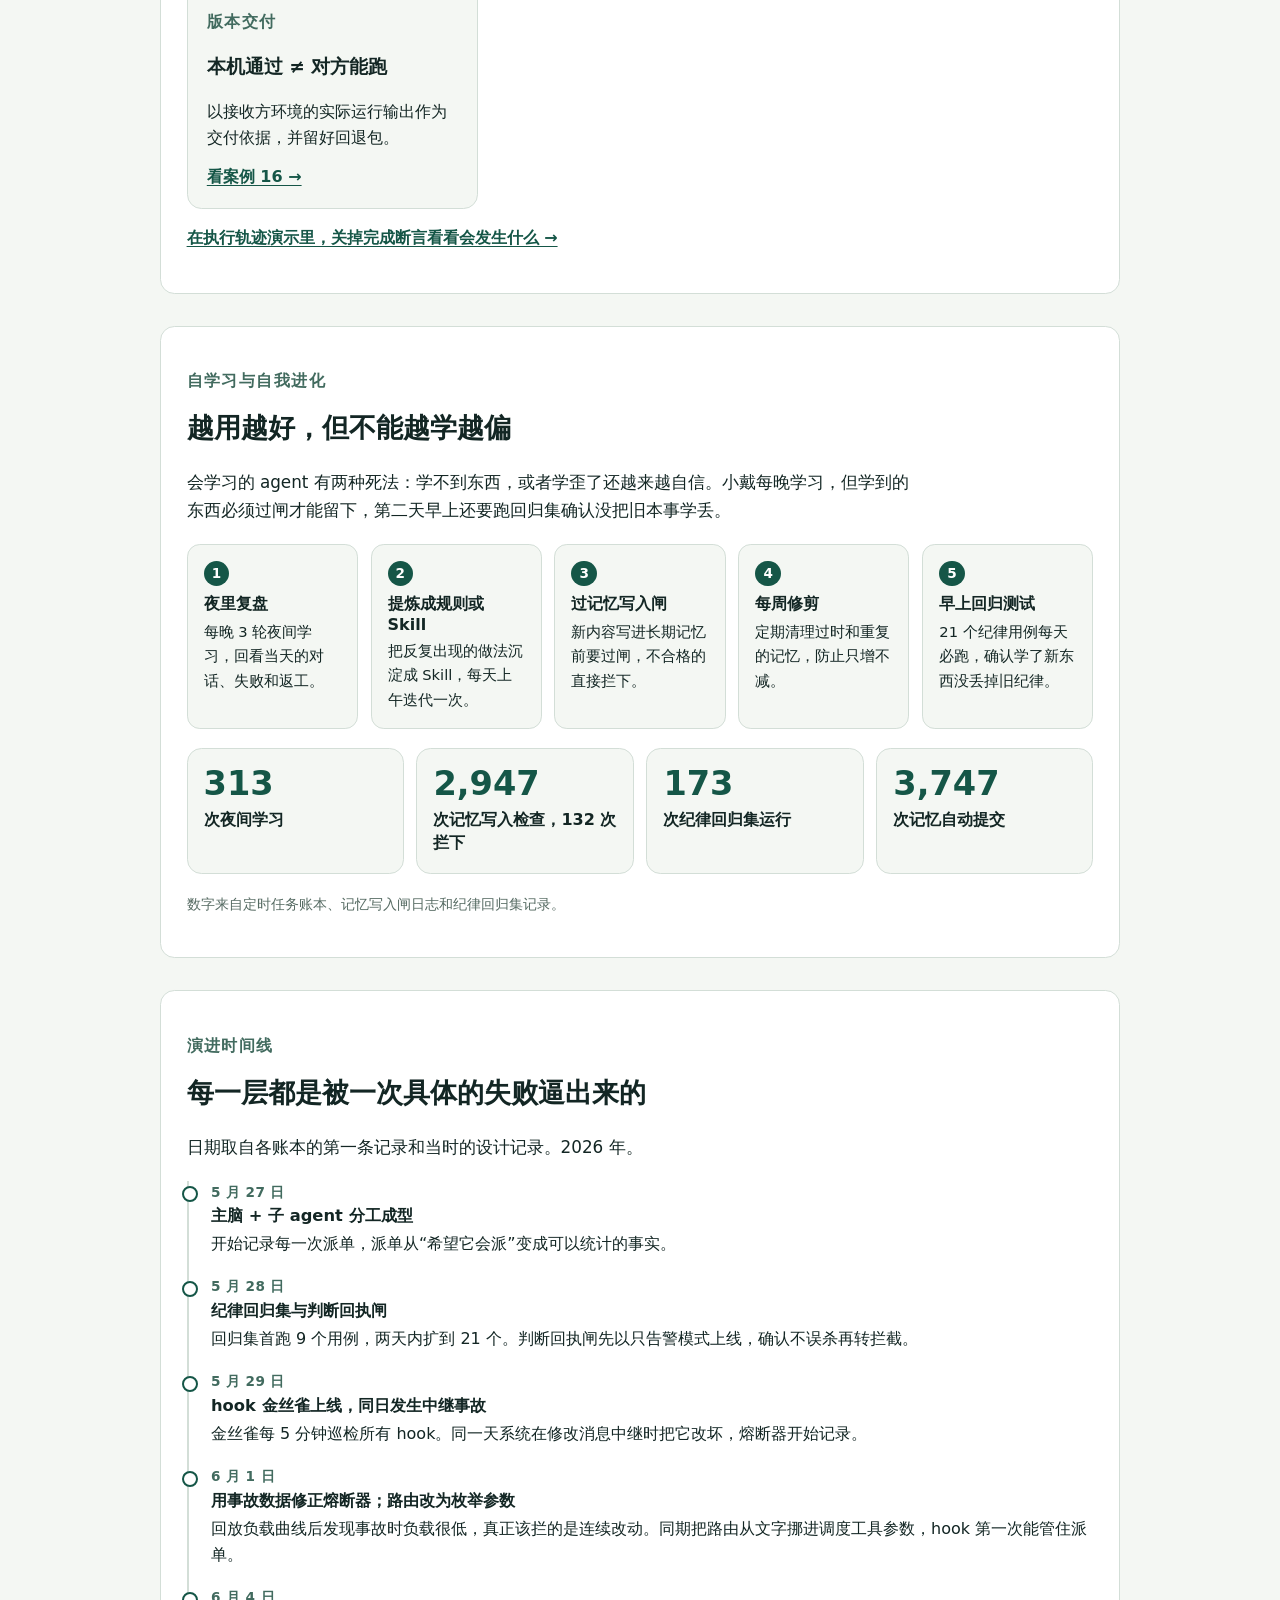
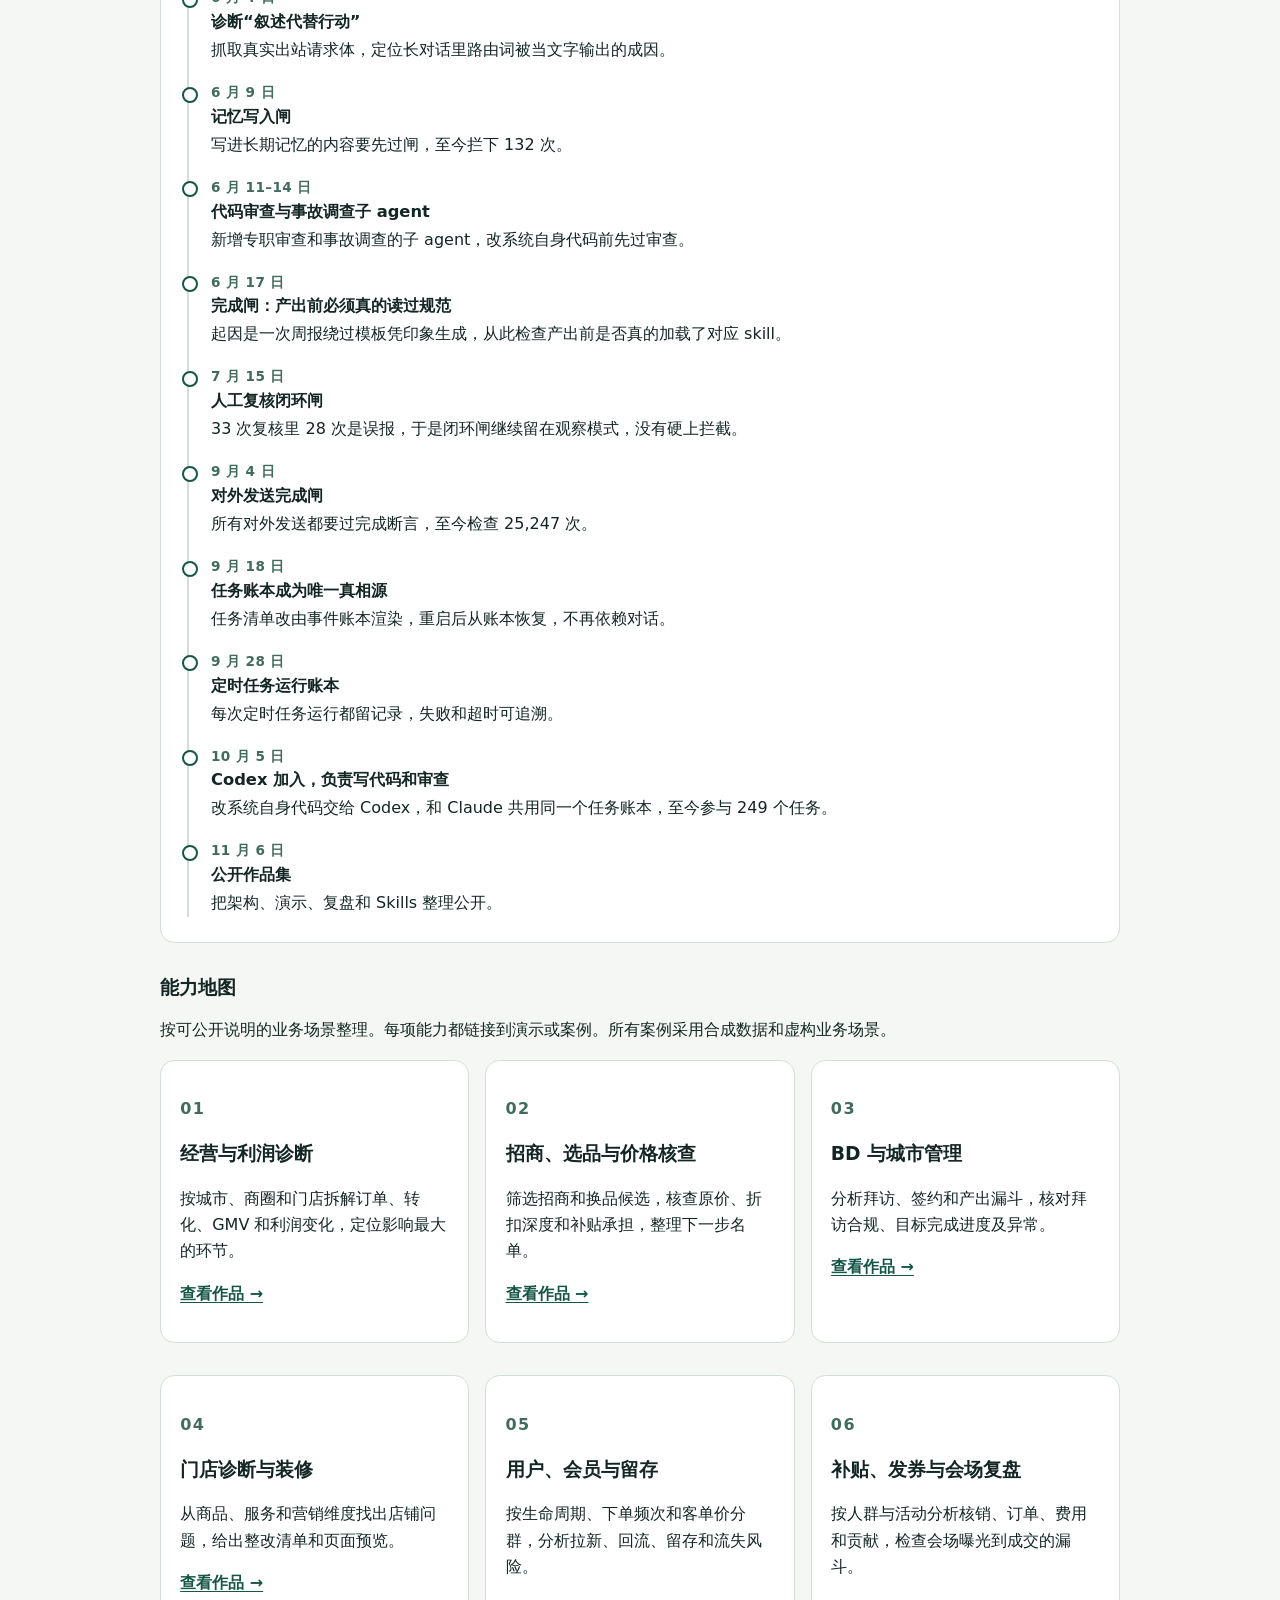
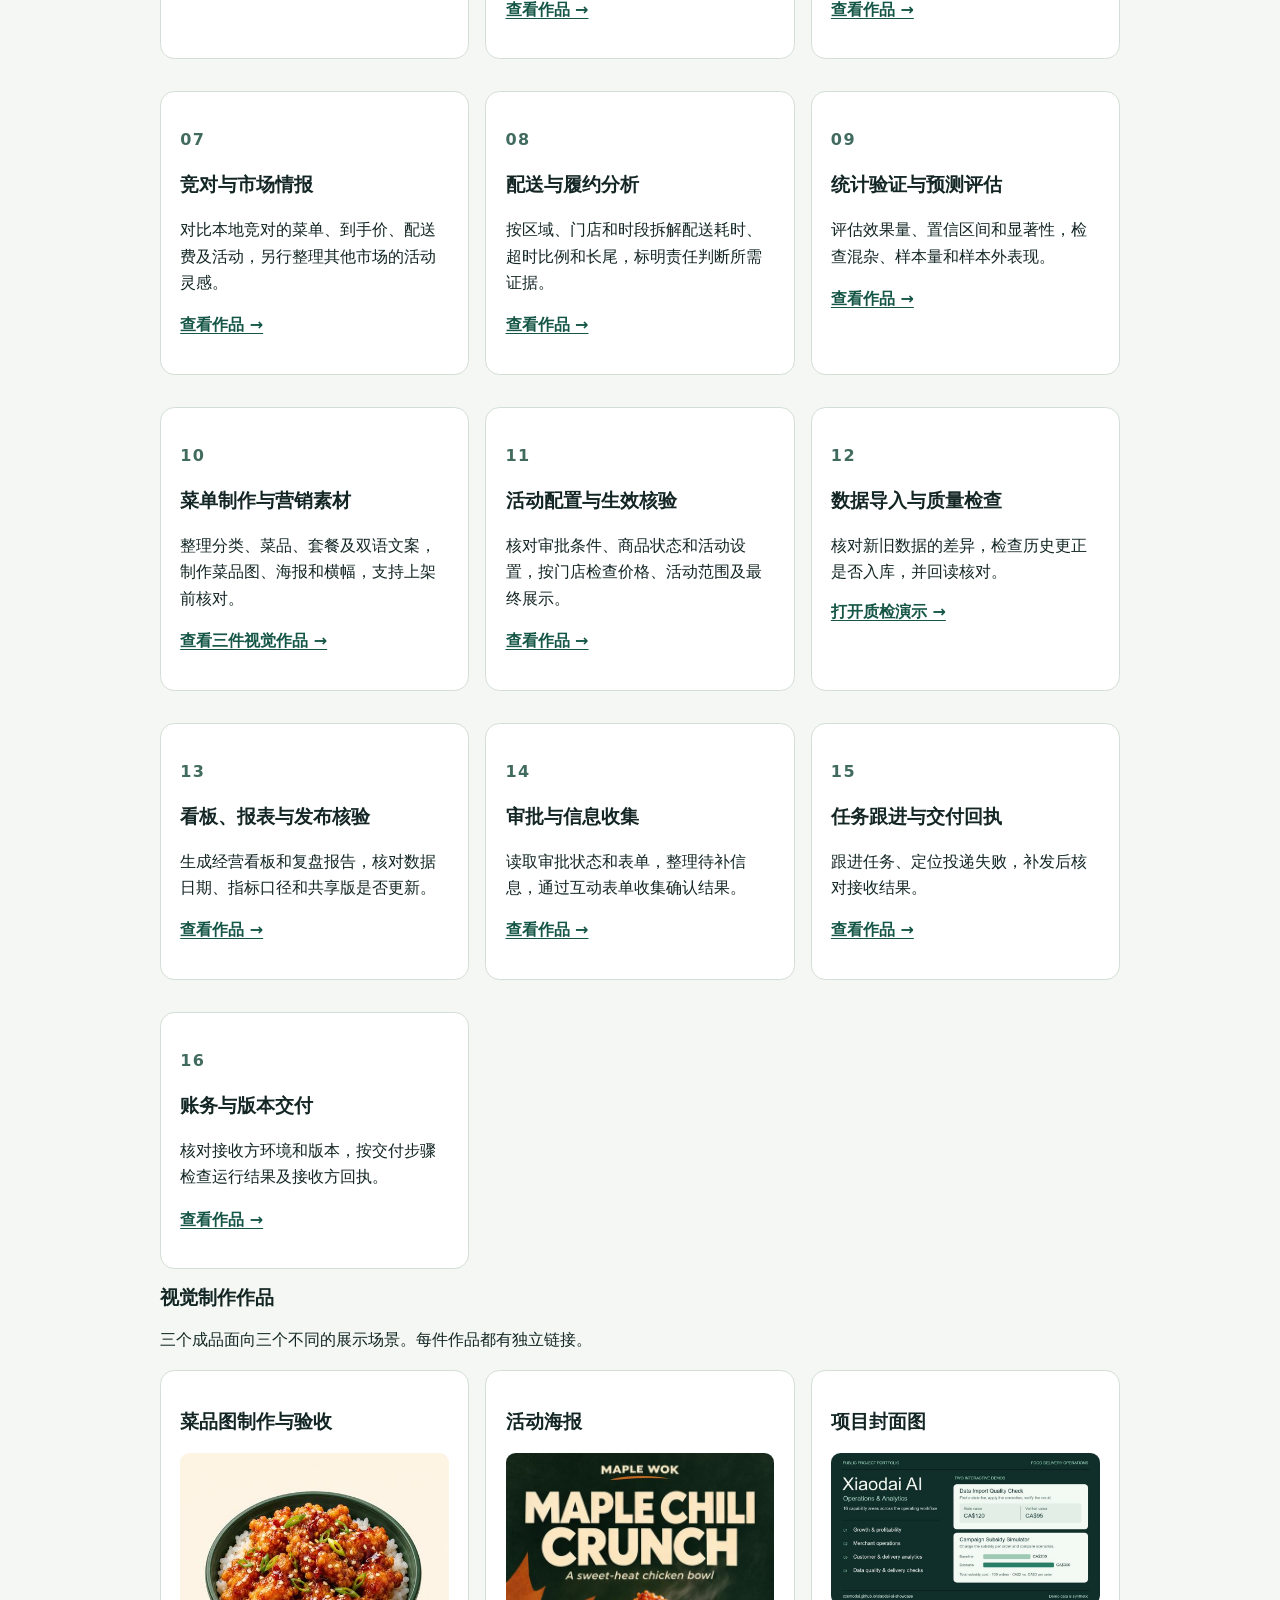
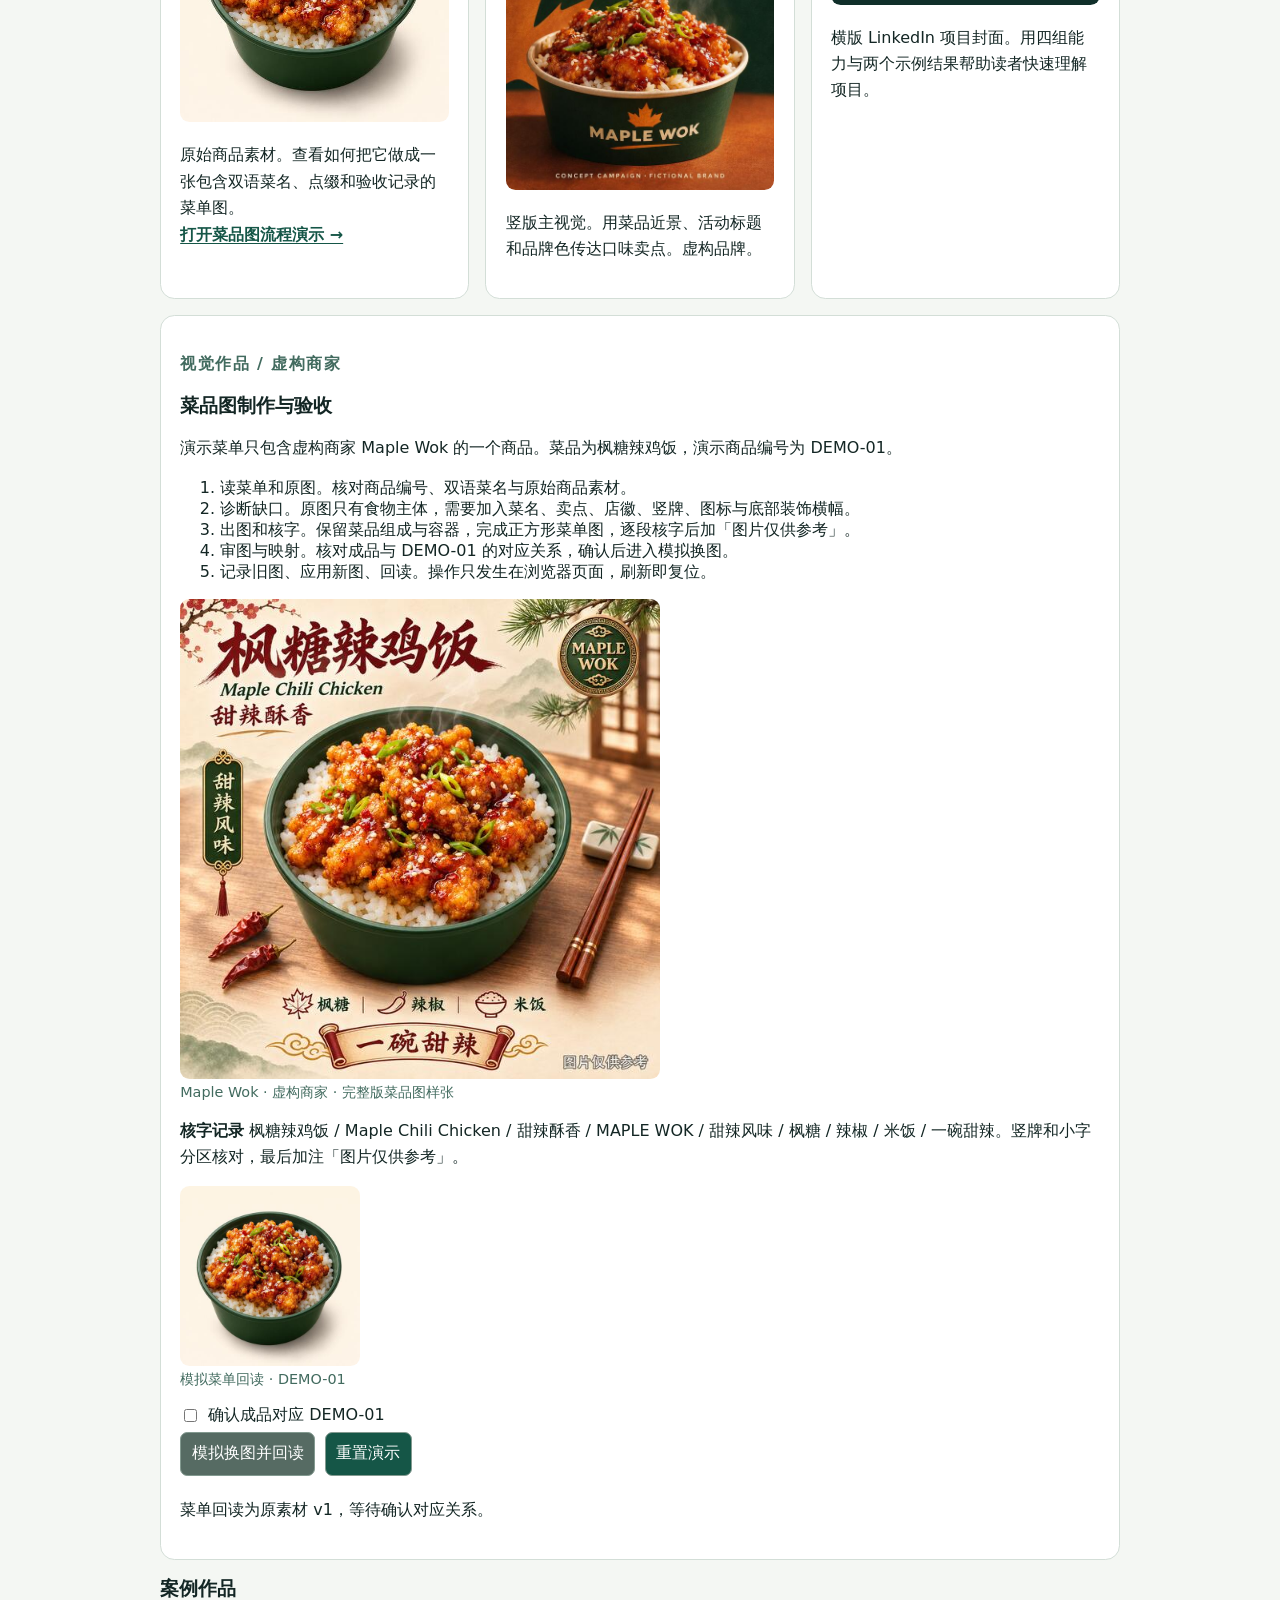
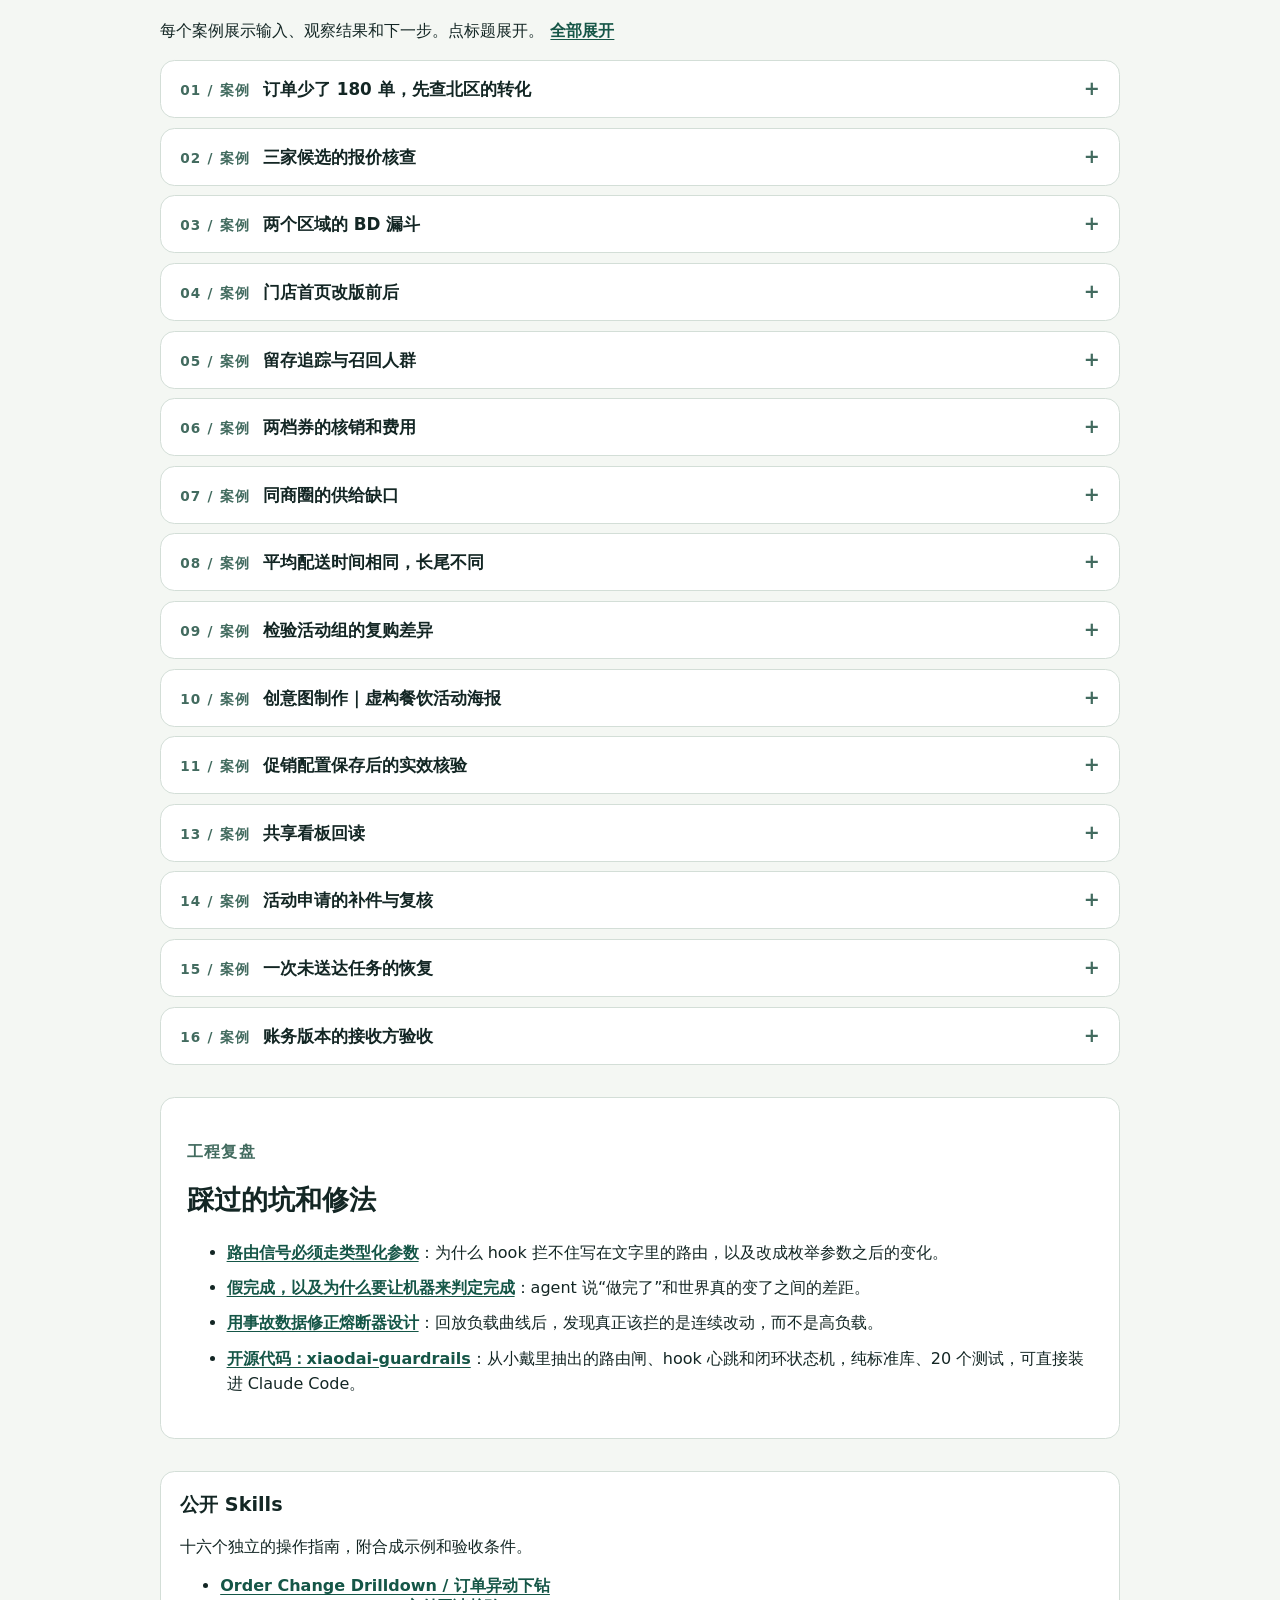
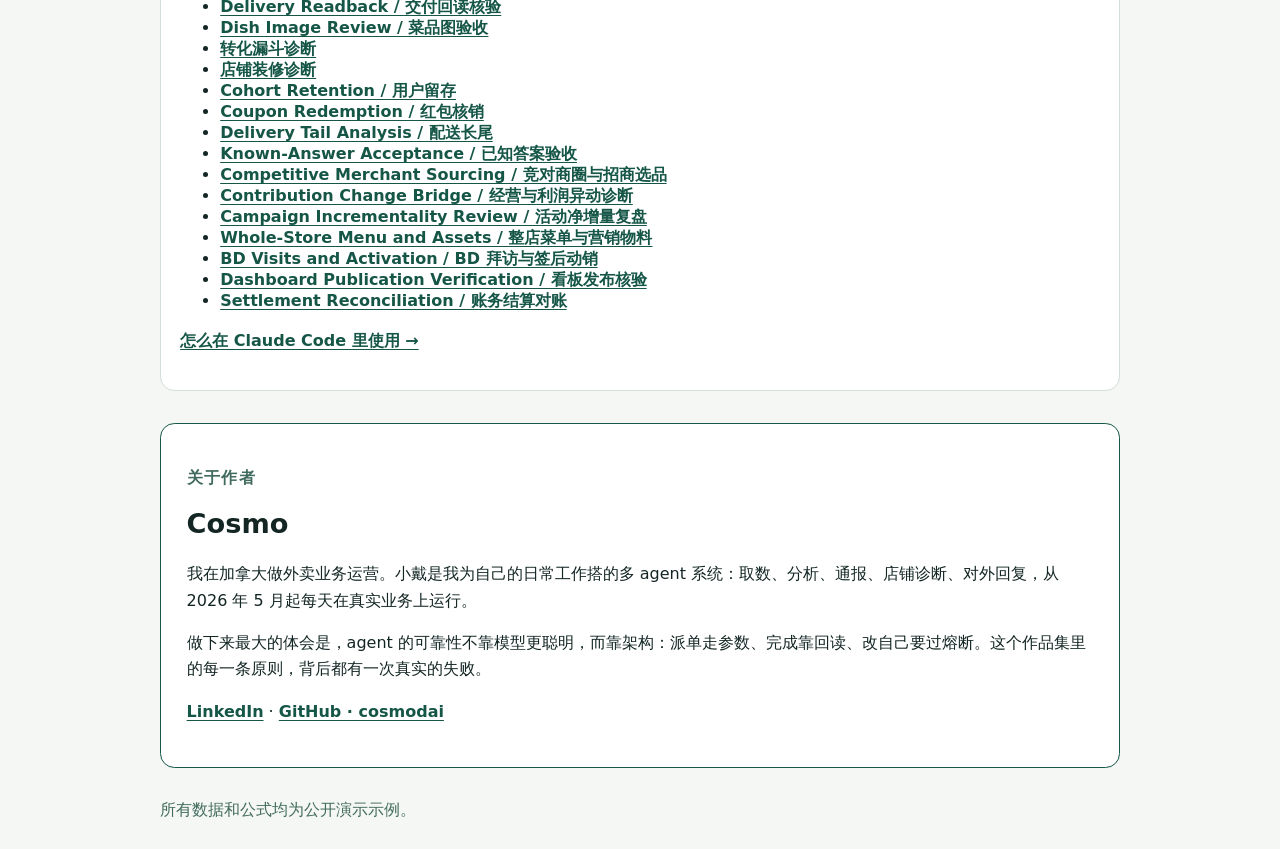
==== commit 9a8e03c6: "Link settlement reconciliation in both portfolio languages" ====
--- a/index.html
+++ b/index.html
@@ -132,7 +132,7 @@
 </div>
 <div class="grid"><article><p class="kicker">06 / 分析与验收</p><h3>用户留存</h3><p>只比较观察完整的首单批次，区分整体复购与无券复购。</p><a href="lab.html?demo=retention">打开演示 →</a></article><article><p class="kicker">07 / 分析与验收</p><h3>红包核销</h3><p>核对发券、核销、费用和用户真实下单间隔。</p><a href="lab.html?demo=coupon">打开演示 →</a></article><article><p class="kicker">08 / 分析与验收</p><h3>配送长尾</h3><p>对比均值、P90、长单率和超过预计送达上限的比例。</p><a href="lab.html?demo=delivery">打开演示 →</a></article><article><p class="kicker">09 / 分析与验收</p><h3>已知答案验收</h3><p>运行同一组固定答案，看看有缺陷的实现如何被抓住。</p><a href="lab.html?demo=checks">打开演示 →</a></article></div>
 <div class="grid"><article><h3>竞对商圈与招商选品</h3><p>按商圈和品类对照虚构平台目录，确认分店对应和价格证据。</p><a href="lab.html?demo=sourcing">打开演示 →</a></article><article><h3>经营与利润异动诊断</h3><p>从全市下钻到门店，核对订单量、每单收入、配送与补贴的贡献变化。</p><a href="lab.html?demo=contribution">打开演示 →</a></article></div>
-<div class="grid"><article><h3>活动净增量复盘</h3><p>按对照组调整前后变化，核算活动成本，并检查前期走势。</p><a href="lab.html?demo=incrementality">打开演示 →</a></article><article><h3>整店菜单与营销物料</h3><p>查看双语菜单、套餐与素材草案，发现商品图片错绑。</p><a href="lab.html?demo=menuPack">打开演示 →</a></article><article><h3>BD 拜访与签后动销</h3><p>核对拜访、签约、签后首单的分母，按窗口列出跟进动作。</p><a href="lab.html?demo=bdFunnel">打开演示 →</a></article><article><h3>看板发布核验</h3><p>模拟刷新、发布与接收方回读，检查版本和数据日期。</p><a href="lab.html?demo=dashboard">打开演示 →</a></article></div>
+<div class="grid"><article><h3>活动净增量复盘</h3><p>按对照组调整前后变化，核算活动成本，并检查前期走势。</p><a href="lab.html?demo=incrementality">打开演示 →</a></article><article><h3>整店菜单与营销物料</h3><p>查看双语菜单、套餐与素材草案，发现商品图片错绑。</p><a href="lab.html?demo=menuPack">打开演示 →</a></article><article><h3>BD 拜访与签后动销</h3><p>核对拜访、签约、签后首单的分母，按窗口列出跟进动作。</p><a href="lab.html?demo=bdFunnel">打开演示 →</a></article><article><h3>看板发布核验</h3><p>模拟刷新、发布与接收方回读，检查版本和数据日期。</p><a href="lab.html?demo=dashboard">打开演示 →</a></article><article><h3>账务结算对账</h3><p>把订单、退款、费用与结算行对起来，核查差额和待核凭证。</p><a href="lab.html?demo=reconcile">打开演示 →</a></article></div>
 <section id="verify" class="feature">
 <p class="kicker">专题 · 不信自报，回读核验</p>
 <h2>agent 说“做完了”，只是一份申请</h2>
@@ -326,7 +326,7 @@
 <li><a href="https://github.com/cosmodai/xiaodai-ai-showcase/blob/main/docs/03-circuit-breaker-from-incident-data.md">用事故数据修正熔断器设计</a>：回放负载曲线后，发现真正该拦的是连续改动，而不是高负载。</li>
 <li><a href="https://github.com/cosmodai/xiaodai-guardrails">开源代码：xiaodai-guardrails</a>：从小戴里抽出的路由闸、hook 心跳和闭环状态机，纯标准库、20 个测试，可直接装进 Claude Code。</li></ul>
 </section>
-<section id="skills"><h2>公开 Skills</h2><p>十五个独立的操作指南，附合成示例和验收条件。</p><ul><li><a href="https://github.com/cosmodai/xiaodai-ai-showcase/blob/main/skills/order-change-drilldown/SKILL.md">Order Change Drilldown / 订单异动下钻</a></li><li><a href="https://github.com/cosmodai/xiaodai-ai-showcase/blob/main/skills/delivery-readback/SKILL.md">Delivery Readback / 交付回读核验</a></li><li><a href="https://github.com/cosmodai/xiaodai-ai-showcase/blob/main/skills/dish-image-review/SKILL.md">Dish Image Review / 菜品图验收</a></li><li><a href="https://github.com/cosmodai/xiaodai-ai-showcase/tree/main/skills/conversion-funnel-diagnostics">转化漏斗诊断</a></li><li><a href="https://github.com/cosmodai/xiaodai-ai-showcase/tree/main/skills/storefront-audit">店铺装修诊断</a></li><li><a href="https://github.com/cosmodai/xiaodai-ai-showcase/tree/main/skills/cohort-retention">Cohort Retention / 用户留存</a></li><li><a href="https://github.com/cosmodai/xiaodai-ai-showcase/tree/main/skills/coupon-redemption">Coupon Redemption / 红包核销</a></li><li><a href="https://github.com/cosmodai/xiaodai-ai-showcase/tree/main/skills/delivery-tail-analysis">Delivery Tail Analysis / 配送长尾</a></li><li><a href="https://github.com/cosmodai/xiaodai-ai-showcase/tree/main/skills/known-answer-acceptance">Known-Answer Acceptance / 已知答案验收</a></li><li><a href="https://github.com/cosmodai/xiaodai-ai-showcase/tree/main/skills/competitive-merchant-sourcing">Competitive Merchant Sourcing / 竞对商圈与招商选品</a></li><li><a href="https://github.com/cosmodai/xiaodai-ai-showcase/tree/main/skills/contribution-change-bridge">Contribution Change Bridge / 经营与利润异动诊断</a></li><li><a href="https://github.com/cosmodai/xiaodai-ai-showcase/tree/main/skills/campaign-incrementality">Campaign Incrementality Review / 活动净增量复盘</a></li><li><a href="https://github.com/cosmodai/xiaodai-ai-showcase/tree/main/skills/storefront-menu-and-assets">Whole-Store Menu and Assets / 整店菜单与营销物料</a></li><li><a href="https://github.com/cosmodai/xiaodai-ai-showcase/tree/main/skills/bd-visit-activation">BD Visits and Activation / BD 拜访与签后动销</a></li><li><a href="https://github.com/cosmodai/xiaodai-ai-showcase/tree/main/skills/dashboard-publication-verification">Dashboard Publication Verification / 看板发布核验</a></li></ul><p><a href="https://github.com/cosmodai/xiaodai-ai-showcase/tree/main/skills#readme">怎么在 Claude Code 里使用 →</a></p></section>
+<section id="skills"><h2>公开 Skills</h2><p>十六个独立的操作指南，附合成示例和验收条件。</p><ul><li><a href="https://github.com/cosmodai/xiaodai-ai-showcase/blob/main/skills/order-change-drilldown/SKILL.md">Order Change Drilldown / 订单异动下钻</a></li><li><a href="https://github.com/cosmodai/xiaodai-ai-showcase/blob/main/skills/delivery-readback/SKILL.md">Delivery Readback / 交付回读核验</a></li><li><a href="https://github.com/cosmodai/xiaodai-ai-showcase/blob/main/skills/dish-image-review/SKILL.md">Dish Image Review / 菜品图验收</a></li><li><a href="https://github.com/cosmodai/xiaodai-ai-showcase/tree/main/skills/conversion-funnel-diagnostics">转化漏斗诊断</a></li><li><a href="https://github.com/cosmodai/xiaodai-ai-showcase/tree/main/skills/storefront-audit">店铺装修诊断</a></li><li><a href="https://github.com/cosmodai/xiaodai-ai-showcase/tree/main/skills/cohort-retention">Cohort Retention / 用户留存</a></li><li><a href="https://github.com/cosmodai/xiaodai-ai-showcase/tree/main/skills/coupon-redemption">Coupon Redemption / 红包核销</a></li><li><a href="https://github.com/cosmodai/xiaodai-ai-showcase/tree/main/skills/delivery-tail-analysis">Delivery Tail Analysis / 配送长尾</a></li><li><a href="https://github.com/cosmodai/xiaodai-ai-showcase/tree/main/skills/known-answer-acceptance">Known-Answer Acceptance / 已知答案验收</a></li><li><a href="https://github.com/cosmodai/xiaodai-ai-showcase/tree/main/skills/competitive-merchant-sourcing">Competitive Merchant Sourcing / 竞对商圈与招商选品</a></li><li><a href="https://github.com/cosmodai/xiaodai-ai-showcase/tree/main/skills/contribution-change-bridge">Contribution Change Bridge / 经营与利润异动诊断</a></li><li><a href="https://github.com/cosmodai/xiaodai-ai-showcase/tree/main/skills/campaign-incrementality">Campaign Incrementality Review / 活动净增量复盘</a></li><li><a href="https://github.com/cosmodai/xiaodai-ai-showcase/tree/main/skills/storefront-menu-and-assets">Whole-Store Menu and Assets / 整店菜单与营销物料</a></li><li><a href="https://github.com/cosmodai/xiaodai-ai-showcase/tree/main/skills/bd-visit-activation">BD Visits and Activation / BD 拜访与签后动销</a></li><li><a href="https://github.com/cosmodai/xiaodai-ai-showcase/tree/main/skills/dashboard-publication-verification">Dashboard Publication Verification / 看板发布核验</a></li><li><a href="https://github.com/cosmodai/xiaodai-ai-showcase/tree/main/skills/settlement-reconciliation">Settlement Reconciliation / 账务结算对账</a></li></ul><p><a href="https://github.com/cosmodai/xiaodai-ai-showcase/tree/main/skills#readme">怎么在 Claude Code 里使用 →</a></p></section>
 <section id="about" class="feature about">
 <p class="kicker">关于作者</p>
 <h2>Cosmo</h2>
@@ -356,7 +356,7 @@
 <article><p class="kicker">02 / Campaigns</p><h3>Campaign Subsidy Simulator</h3><p>Adjust order volume and subsidy per order to compare costs and illustrative contribution.</p><a href="campaign.html">Open campaign demo →</a></article>
 <article><p class="kicker">03 / Multi-agent orchestration</p><h3>Execution Trace Replay</h3><p>Step through one scheduled task: dispatch, a blocked call, a rejected “done”, read-back and receipt. Switch off completion assertions to see phantom completion.</p><a href="trace.html?lang=en">Open execution trace →</a></article>
 <article><p class="kicker">04 / Analytics</p><h3>Conversion Funnel Diagnostics</h3><p>Find the largest stage-rate drop by market and daypart.</p><a href="funnel.html?lang=en">Open English funnel demo →</a></article><article><p class="kicker">05 / Store operations</p><h3>Storefront Audit</h3><p>Compare the original storefront and proposed design against four checks.</p><a href="storefront.html?lang=en">Open English storefront demo →</a></article></div>
-<div class="grid"><article><h3>Campaign Incrementality Review</h3><p>Adjust for comparison-group movement, account for campaign cost, and check pre-period changes.</p><a href="lab.html?demo=incrementality&amp;lang=en">Open demo →</a></article><article><h3>Whole-Store Menu and Assets</h3><p>Review a bilingual menu, combo components, and draft asset mappings.</p><a href="lab.html?demo=menuPack&amp;lang=en">Open demo →</a></article><article><h3>BD Visits and Activation</h3><p>Check visit, signing and first-order denominators and review window-specific follow-ups.</p><a href="lab.html?demo=bdFunnel&amp;lang=en">Open demo →</a></article><article><h3>Dashboard Publication Verification</h3><p>Simulate a refresh, publish and receiver readback with version and data-date checks.</p><a href="lab.html?demo=dashboard&amp;lang=en">Open demo →</a></article></div>
+<div class="grid"><article><h3>Campaign Incrementality Review</h3><p>Adjust for comparison-group movement, account for campaign cost, and check pre-period changes.</p><a href="lab.html?demo=incrementality&amp;lang=en">Open demo →</a></article><article><h3>Whole-Store Menu and Assets</h3><p>Review a bilingual menu, combo components, and draft asset mappings.</p><a href="lab.html?demo=menuPack&amp;lang=en">Open demo →</a></article><article><h3>BD Visits and Activation</h3><p>Check visit, signing and first-order denominators and review window-specific follow-ups.</p><a href="lab.html?demo=bdFunnel&amp;lang=en">Open demo →</a></article><article><h3>Dashboard Publication Verification</h3><p>Simulate a refresh, publish and receiver readback with version and data-date checks.</p><a href="lab.html?demo=dashboard&amp;lang=en">Open demo →</a></article><article><h3>Settlement Reconciliation</h3><p>Match orders, refunds, fees and settlement lines, then review differences and missing evidence.</p><a href="lab.html?demo=reconcile&amp;lang=en">Open demo →</a></article></div>
 <section id="verify" class="feature">
 <p class="kicker">Theme · Read back, don't trust the report</p>
 <h2>An agent saying “done” is only a claim</h2>
@@ -377,7 +377,7 @@
 <article><h3>Campaign poster</h3><img data-preview="#campaign-poster img" alt="Maple Wok fictional campaign poster" style="width:100%;height:auto;border-radius:.6rem"><p>A vertical campaign concept for the same dish.</p></article>
 <article><h3>Project cover</h3><img data-preview="#linkedin-cover img" alt="Xiaodai AI project cover" style="width:100%;height:auto;border-radius:.6rem"><p>A landscape project cover with representative demo results.</p></article>
 </div><p><a href="./#dish-workflow">See the full dish artwork and review simulation (Chinese) →</a></p>
-<section id="skills"><h2>Public skills</h2><p>Standalone workflows with synthetic examples and explicit acceptance criteria.</p><ul><li><a href="https://github.com/cosmodai/xiaodai-ai-showcase/blob/main/skills/order-change-drilldown/SKILL.md">Order Change Drilldown / 订单异动下钻</a></li><li><a href="https://github.com/cosmodai/xiaodai-ai-showcase/blob/main/skills/delivery-readback/SKILL.md">Delivery Readback / 交付回读核验</a></li><li><a href="https://github.com/cosmodai/xiaodai-ai-showcase/blob/main/skills/dish-image-review/SKILL.md">Dish Image Review / 菜品图验收</a></li><li><a href="https://github.com/cosmodai/xiaodai-ai-showcase/tree/main/skills/conversion-funnel-diagnostics">Conversion Funnel Diagnostics</a></li><li><a href="https://github.com/cosmodai/xiaodai-ai-showcase/tree/main/skills/storefront-audit">Storefront Audit</a></li><li><a href="https://github.com/cosmodai/xiaodai-ai-showcase/tree/main/skills/cohort-retention">Cohort Retention / 用户留存</a></li><li><a href="https://github.com/cosmodai/xiaodai-ai-showcase/tree/main/skills/coupon-redemption">Coupon Redemption / 红包核销</a></li><li><a href="https://github.com/cosmodai/xiaodai-ai-showcase/tree/main/skills/delivery-tail-analysis">Delivery Tail Analysis / 配送长尾</a></li><li><a href="https://github.com/cosmodai/xiaodai-ai-showcase/tree/main/skills/known-answer-acceptance">Known-Answer Acceptance / 已知答案验收</a></li><li><a href="https://github.com/cosmodai/xiaodai-ai-showcase/tree/main/skills/competitive-merchant-sourcing">Competitive Merchant Sourcing / 竞对商圈与招商选品</a></li><li><a href="https://github.com/cosmodai/xiaodai-ai-showcase/tree/main/skills/contribution-change-bridge">Contribution Change Bridge / 经营与利润异动诊断</a></li><li><a href="https://github.com/cosmodai/xiaodai-ai-showcase/tree/main/skills/campaign-incrementality">Campaign Incrementality Review / 活动净增量复盘</a></li><li><a href="https://github.com/cosmodai/xiaodai-ai-showcase/tree/main/skills/storefront-menu-and-assets">Whole-Store Menu and Assets / 整店菜单与营销物料</a></li><li><a href="https://github.com/cosmodai/xiaodai-ai-showcase/tree/main/skills/bd-visit-activation">BD Visits and Activation / BD 拜访与签后动销</a></li><li><a href="https://github.com/cosmodai/xiaodai-ai-showcase/tree/main/skills/dashboard-publication-verification">Dashboard Publication Verification / 看板发布核验</a></li></ul><p><a href="https://github.com/cosmodai/xiaodai-ai-showcase/tree/main/skills#readme">How to use them in Claude Code →</a></p></section>
+<section id="skills"><h2>Public skills</h2><p>Standalone workflows with synthetic examples and explicit acceptance criteria.</p><ul><li><a href="https://github.com/cosmodai/xiaodai-ai-showcase/blob/main/skills/order-change-drilldown/SKILL.md">Order Change Drilldown / 订单异动下钻</a></li><li><a href="https://github.com/cosmodai/xiaodai-ai-showcase/blob/main/skills/delivery-readback/SKILL.md">Delivery Readback / 交付回读核验</a></li><li><a href="https://github.com/cosmodai/xiaodai-ai-showcase/blob/main/skills/dish-image-review/SKILL.md">Dish Image Review / 菜品图验收</a></li><li><a href="https://github.com/cosmodai/xiaodai-ai-showcase/tree/main/skills/conversion-funnel-diagnostics">Conversion Funnel Diagnostics</a></li><li><a href="https://github.com/cosmodai/xiaodai-ai-showcase/tree/main/skills/storefront-audit">Storefront Audit</a></li><li><a href="https://github.com/cosmodai/xiaodai-ai-showcase/tree/main/skills/cohort-retention">Cohort Retention / 用户留存</a></li><li><a href="https://github.com/cosmodai/xiaodai-ai-showcase/tree/main/skills/coupon-redemption">Coupon Redemption / 红包核销</a></li><li><a href="https://github.com/cosmodai/xiaodai-ai-showcase/tree/main/skills/delivery-tail-analysis">Delivery Tail Analysis / 配送长尾</a></li><li><a href="https://github.com/cosmodai/xiaodai-ai-showcase/tree/main/skills/known-answer-acceptance">Known-Answer Acceptance / 已知答案验收</a></li><li><a href="https://github.com/cosmodai/xiaodai-ai-showcase/tree/main/skills/competitive-merchant-sourcing">Competitive Merchant Sourcing / 竞对商圈与招商选品</a></li><li><a href="https://github.com/cosmodai/xiaodai-ai-showcase/tree/main/skills/contribution-change-bridge">Contribution Change Bridge / 经营与利润异动诊断</a></li><li><a href="https://github.com/cosmodai/xiaodai-ai-showcase/tree/main/skills/campaign-incrementality">Campaign Incrementality Review / 活动净增量复盘</a></li><li><a href="https://github.com/cosmodai/xiaodai-ai-showcase/tree/main/skills/storefront-menu-and-assets">Whole-Store Menu and Assets / 整店菜单与营销物料</a></li><li><a href="https://github.com/cosmodai/xiaodai-ai-showcase/tree/main/skills/bd-visit-activation">BD Visits and Activation / BD 拜访与签后动销</a></li><li><a href="https://github.com/cosmodai/xiaodai-ai-showcase/tree/main/skills/dashboard-publication-verification">Dashboard Publication Verification / 看板发布核验</a></li><li><a href="https://github.com/cosmodai/xiaodai-ai-showcase/tree/main/skills/settlement-reconciliation">Settlement Reconciliation / 账务结算对账</a></li></ul><p><a href="https://github.com/cosmodai/xiaodai-ai-showcase/tree/main/skills#readme">How to use them in Claude Code →</a></p></section>
 <section id="learning" class="feature"><p class="kicker">Self-learning</p><h2>Getting better without drifting</h2><p class="lead">Learning agents fail in two ways: they learn nothing, or they learn the wrong thing and grow more confident. Xiaodai learns every night, but anything it learns must pass a gate to stay, and a regression suite runs every morning to make sure old discipline was not lost.</p><ol class="steps-flow"><li><h3>Nightly review</h3><p>Three rounds of night learning go over the day's conversations, failures and rework.</p></li><li><h3>Distill into rules and skills</h3><p>Recurring practice becomes a skill; skills are iterated every morning.</p></li><li><h3>Pass the memory gate</h3><p>New long-term memories are checked before they are written; bad ones are blocked.</p></li><li><h3>Prune weekly</h3><p>Stale and duplicate memories are cleaned out so memory does not only grow.</p></li><li><h3>Morning regression</h3><p>21 discipline cases run daily to confirm nothing old was unlearned.</p></li></ol><div class="stats"><article class="stat"><p class="stat-num">313</p><p class="stat-label">night-learning runs</p></article><article class="stat"><p class="stat-num">2,947</p><p class="stat-label">memory-write checks, 132 blocked</p></article><article class="stat"><p class="stat-num">173</p><p class="stat-label">discipline-suite runs</p></article><article class="stat"><p class="stat-num">3,747</p><p class="stat-label">memory auto-commits</p></article></div><p class="muted small">From the scheduled-job ledger, the memory-gate log and discipline-suite records.</p></section>
 <section id="timeline" class="feature"><p class="kicker">Timeline</p><h2>Every layer was forced by a specific failure</h2><p class="lead">Dates come from the first record in each ledger and the design notes at the time. All dates 2026.</p><ol class="timeline"><li><p class="tl-date">May 27</p><h3>Coordinator and subagents take shape</h3><p>Every dispatch is logged from here on, so "it should delegate" becomes something we can count.</p></li><li><p class="tl-date">May 28</p><h3>Regression suite and judgment receipts</h3><p>The suite starts with 9 cases and reaches 21 within two days. The judgment-receipt gate launches warn-only before it is allowed to block.</p></li><li><p class="tl-date">May 29</p><h3>Hook canary goes live; relay incident the same day</h3><p>A canary checks every hook every 5 minutes. That day the system broke its own message relay while editing it, and the circuit breaker starts logging.</p></li><li><p class="tl-date">Jun 1</p><h3>Breaker corrected with incident data; routing becomes an enum</h3><p>Replaying the load curve showed load was low at the incident; consecutive edits were the real signal. Routing moves from text into a dispatch-tool argument, so hooks can finally enforce it.</p></li><li><p class="tl-date">Jun 4</p><h3>Diagnosing "narration instead of action"</h3><p>Captured real outbound request bodies to find why routing words were emitted as text in long conversations.</p></li><li><p class="tl-date">Jun 9</p><h3>Memory write gate</h3><p>Anything written to long-term memory passes a gate first; 132 writes blocked so far.</p></li><li><p class="tl-date">Jun 11–14</p><h3>Code-review and incident subagents</h3><p>Dedicated subagents review changes to the system's own code and investigate incidents.</p></li><li><p class="tl-date">Jun 17</p><h3>Completion gate: read the spec before producing</h3><p>Triggered by a weekly report generated from memory instead of its template; output now checks the matching skill was actually loaded.</p></li><li><p class="tl-date">Jul 15</p><h3>Human review of the closure gate</h3><p>28 of 33 reviewed blocks were false positives, so the gate stayed in observe mode instead of blocking.</p></li><li><p class="tl-date">Sep 4</p><h3>Completion gate on every outgoing send</h3><p>All external sends pass completion assertions; 25,247 checked so far.</p></li><li><p class="tl-date">Sep 18</p><h3>Task ledger becomes the single source of truth</h3><p>The task list is rendered from an event ledger and restored from it after restarts, not from conversation.</p></li><li><p class="tl-date">Sep 28</p><h3>Scheduled-job ledger</h3><p>Every scheduled run is recorded, so failures and timeouts are traceable.</p></li><li><p class="tl-date">Oct 5</p><h3>Codex joins to write and review code</h3><p>Changes to the system's own code go to Codex, sharing one task ledger with Claude; 249 tasks so far.</p></li><li><p class="tl-date">Nov 6</p><h3>Public portfolio</h3><p>Architecture, demos, write-ups and skills published.</p></li></ol></section>
 <section id="docs" class="feature"><p class="kicker">Engineering notes</p><h2>What broke, and how we fixed it</h2><ul class="docs"><li><a href="https://github.com/cosmodai/xiaodai-ai-showcase/blob/main/docs/en/01-routing-must-be-typed.md">Routing must be a typed argument</a>: why hooks cannot stop routing written as text, and what changed with an enum parameter.</li><li><a href="https://github.com/cosmodai/xiaodai-ai-showcase/blob/main/docs/en/02-phantom-done.md">Phantom completion, and letting the system decide “done”</a>: the gap between an agent saying it finished and the world actually changing.</li><li><a href="https://github.com/cosmodai/xiaodai-ai-showcase/blob/main/docs/en/03-circuit-breaker-from-incident-data.md">Correcting a circuit breaker with incident data</a>: replaying the load curve showed the breaker should catch consecutive edits, not high load.</li><li><a href="https://github.com/cosmodai/xiaodai-guardrails">Open-source code: xiaodai-guardrails</a>: the route gate, hook heartbeat and closure state machine extracted from Xiaodai. Standard library only, 20 tests, drops into Claude Code.</li></ul></section>
